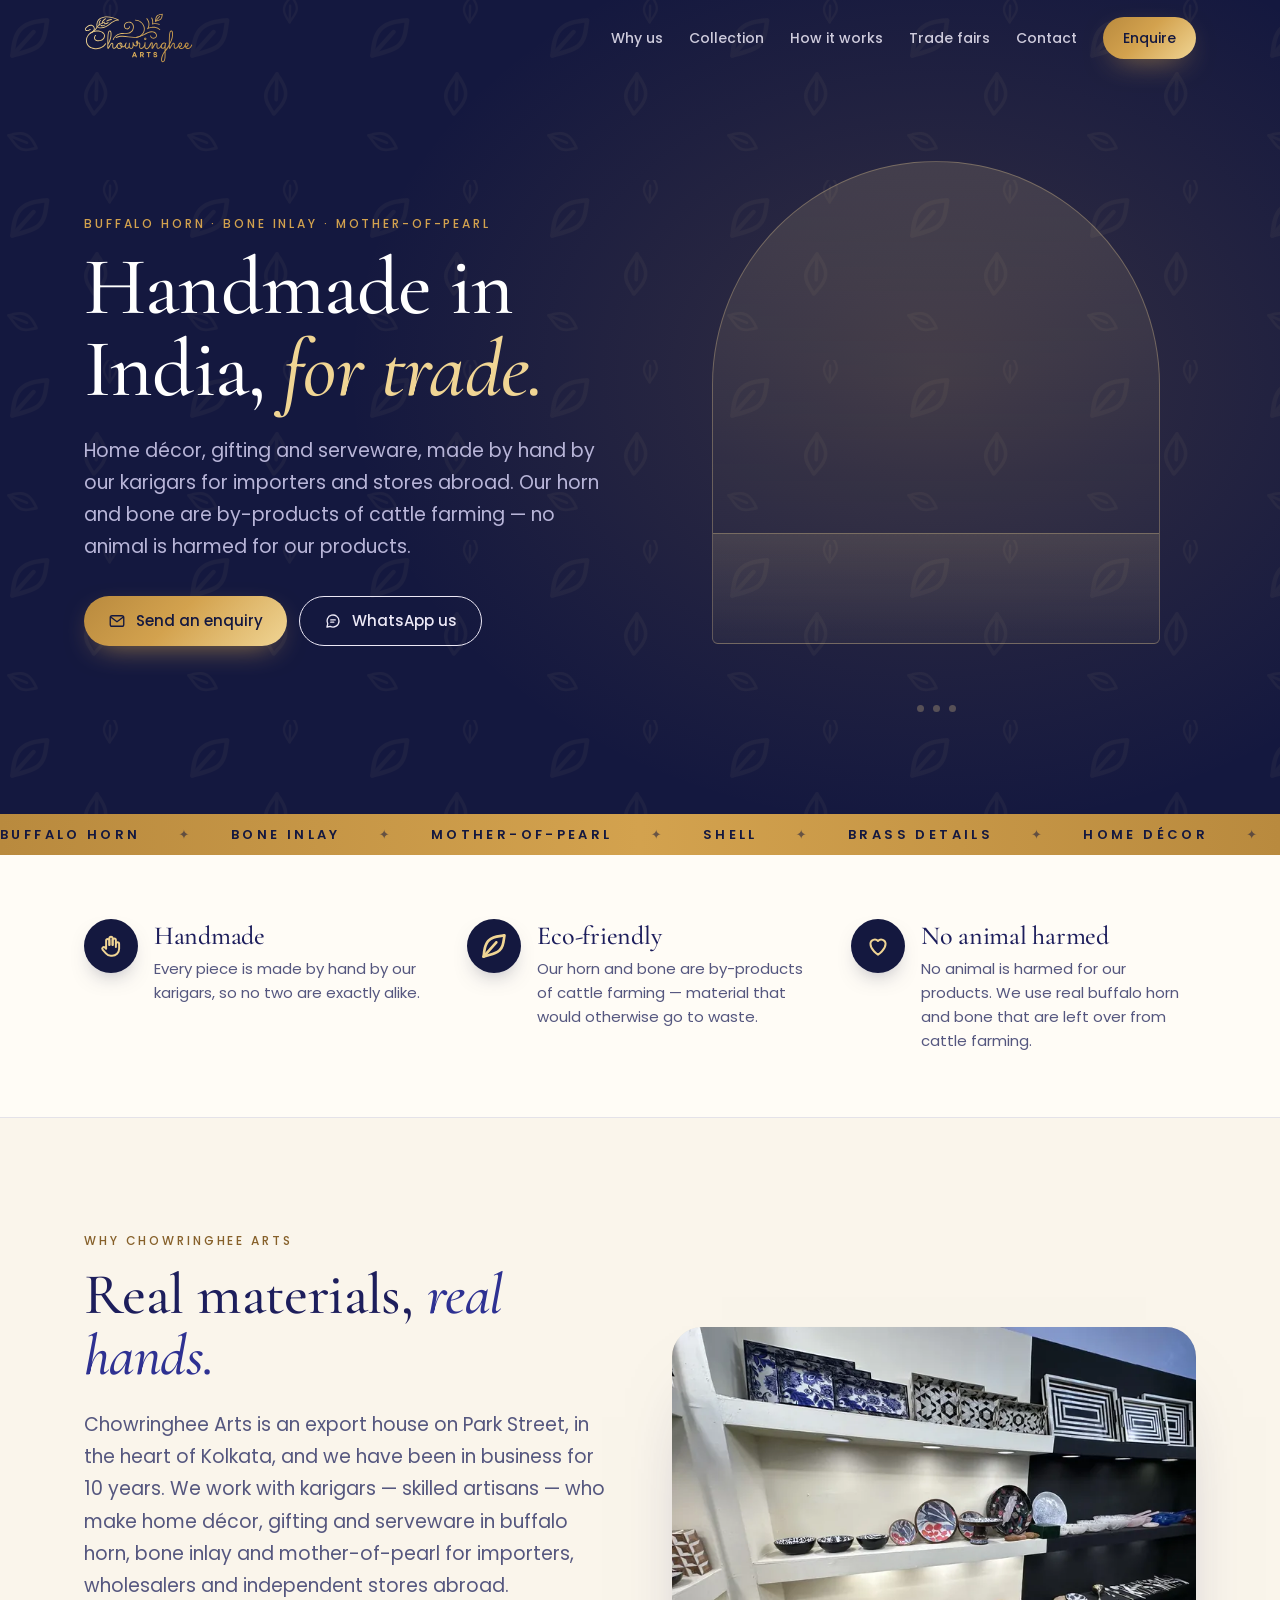
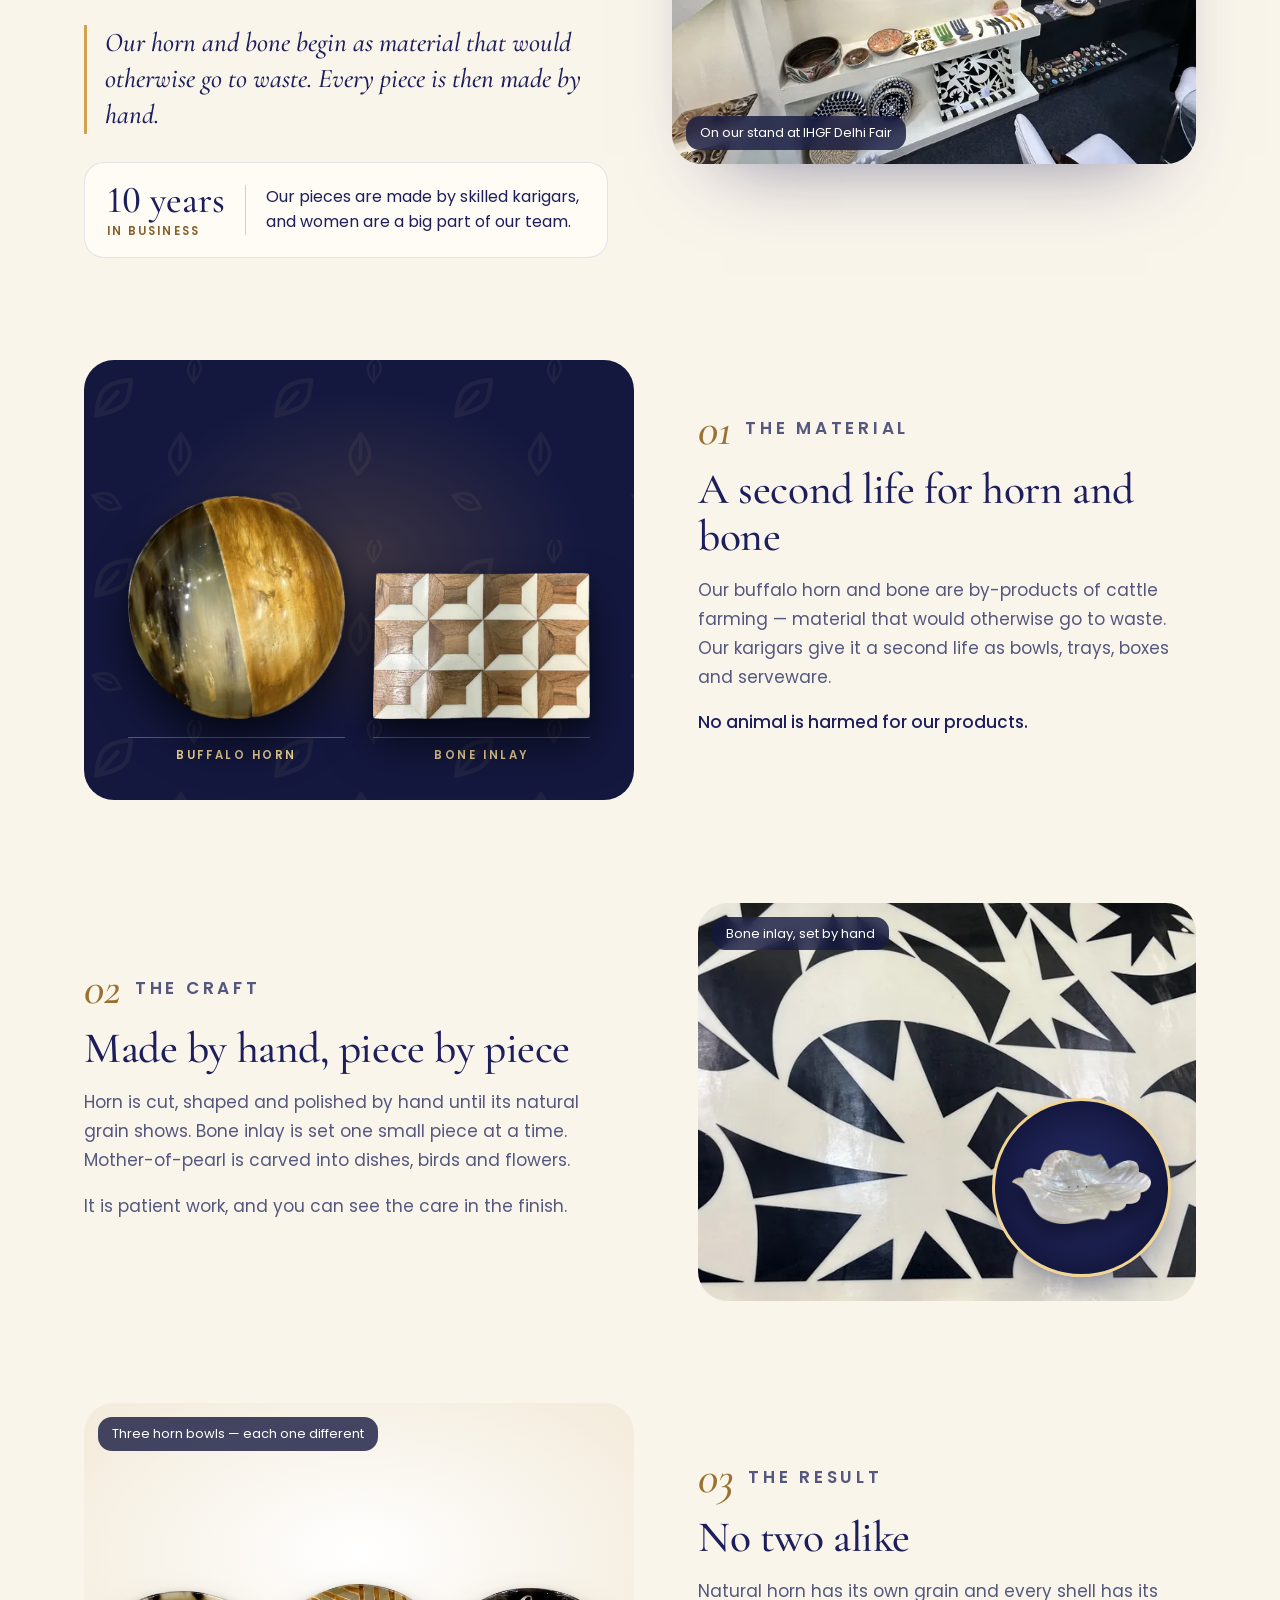
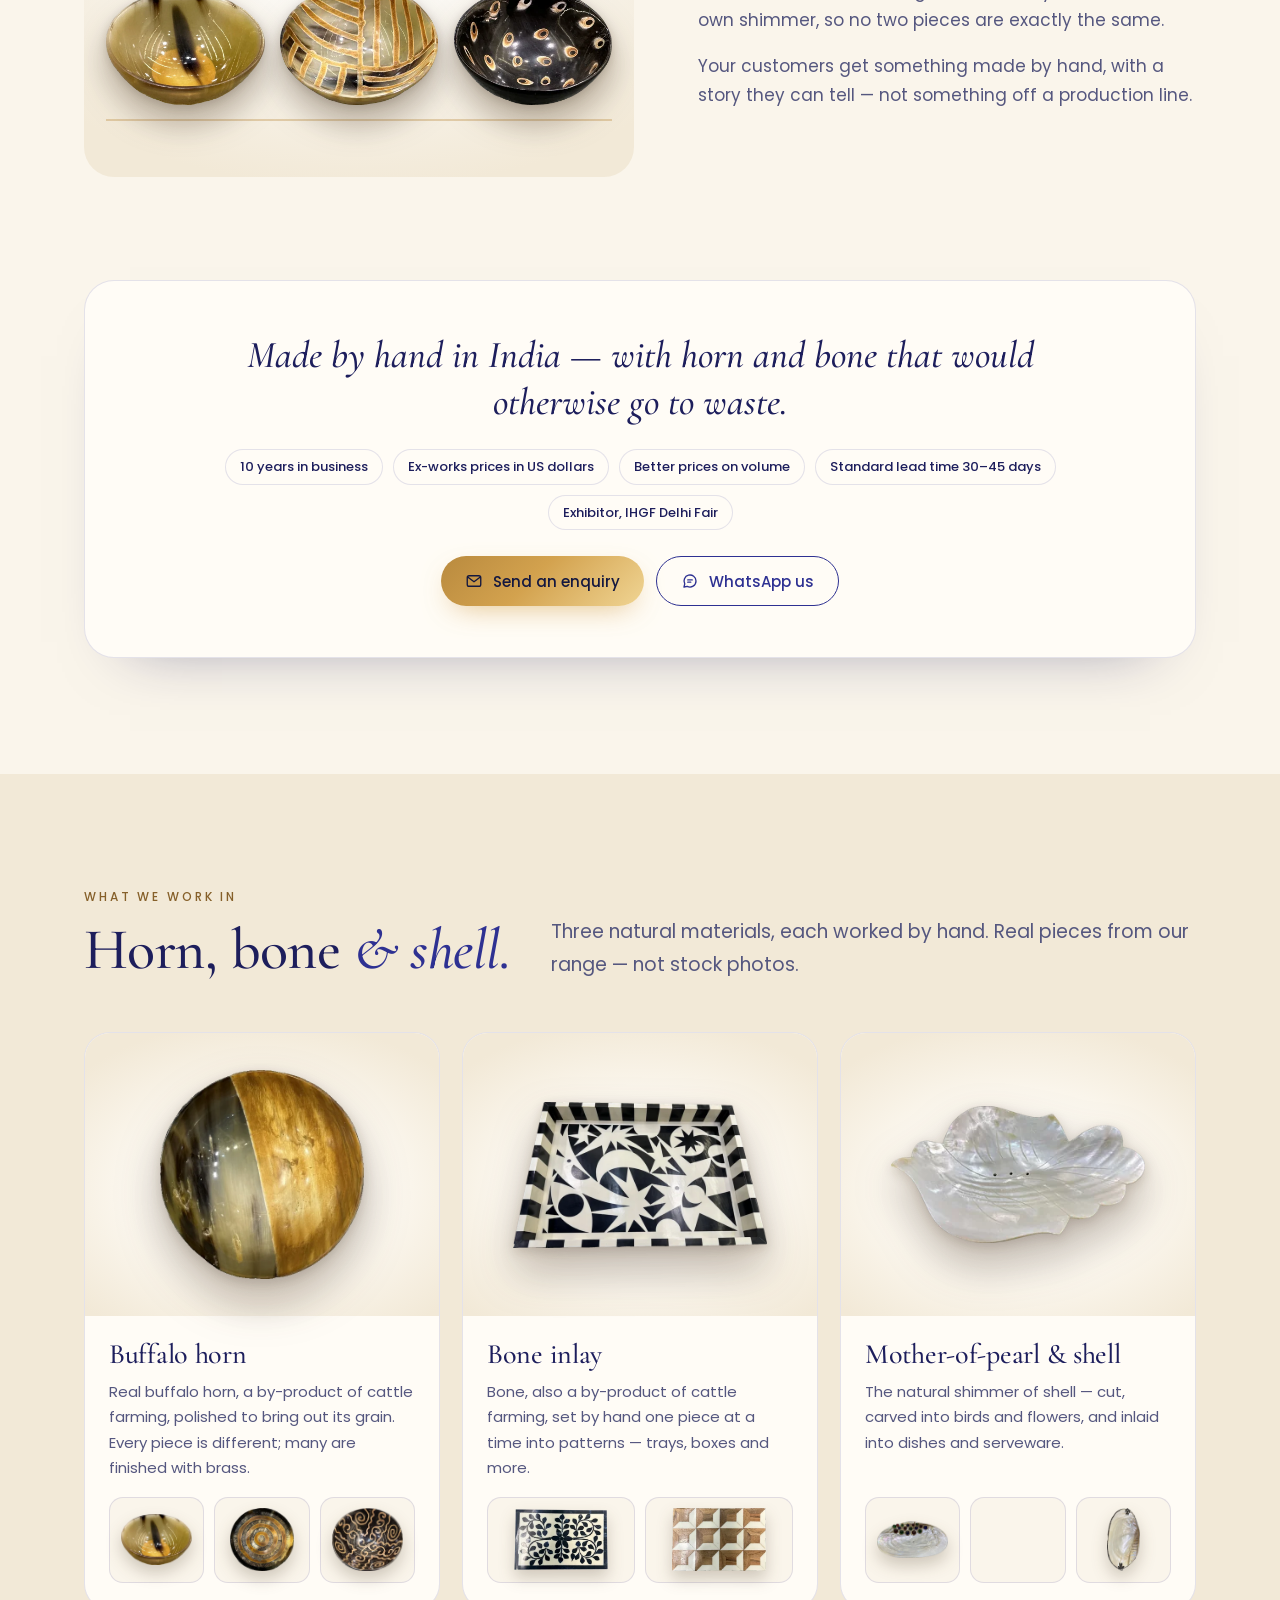
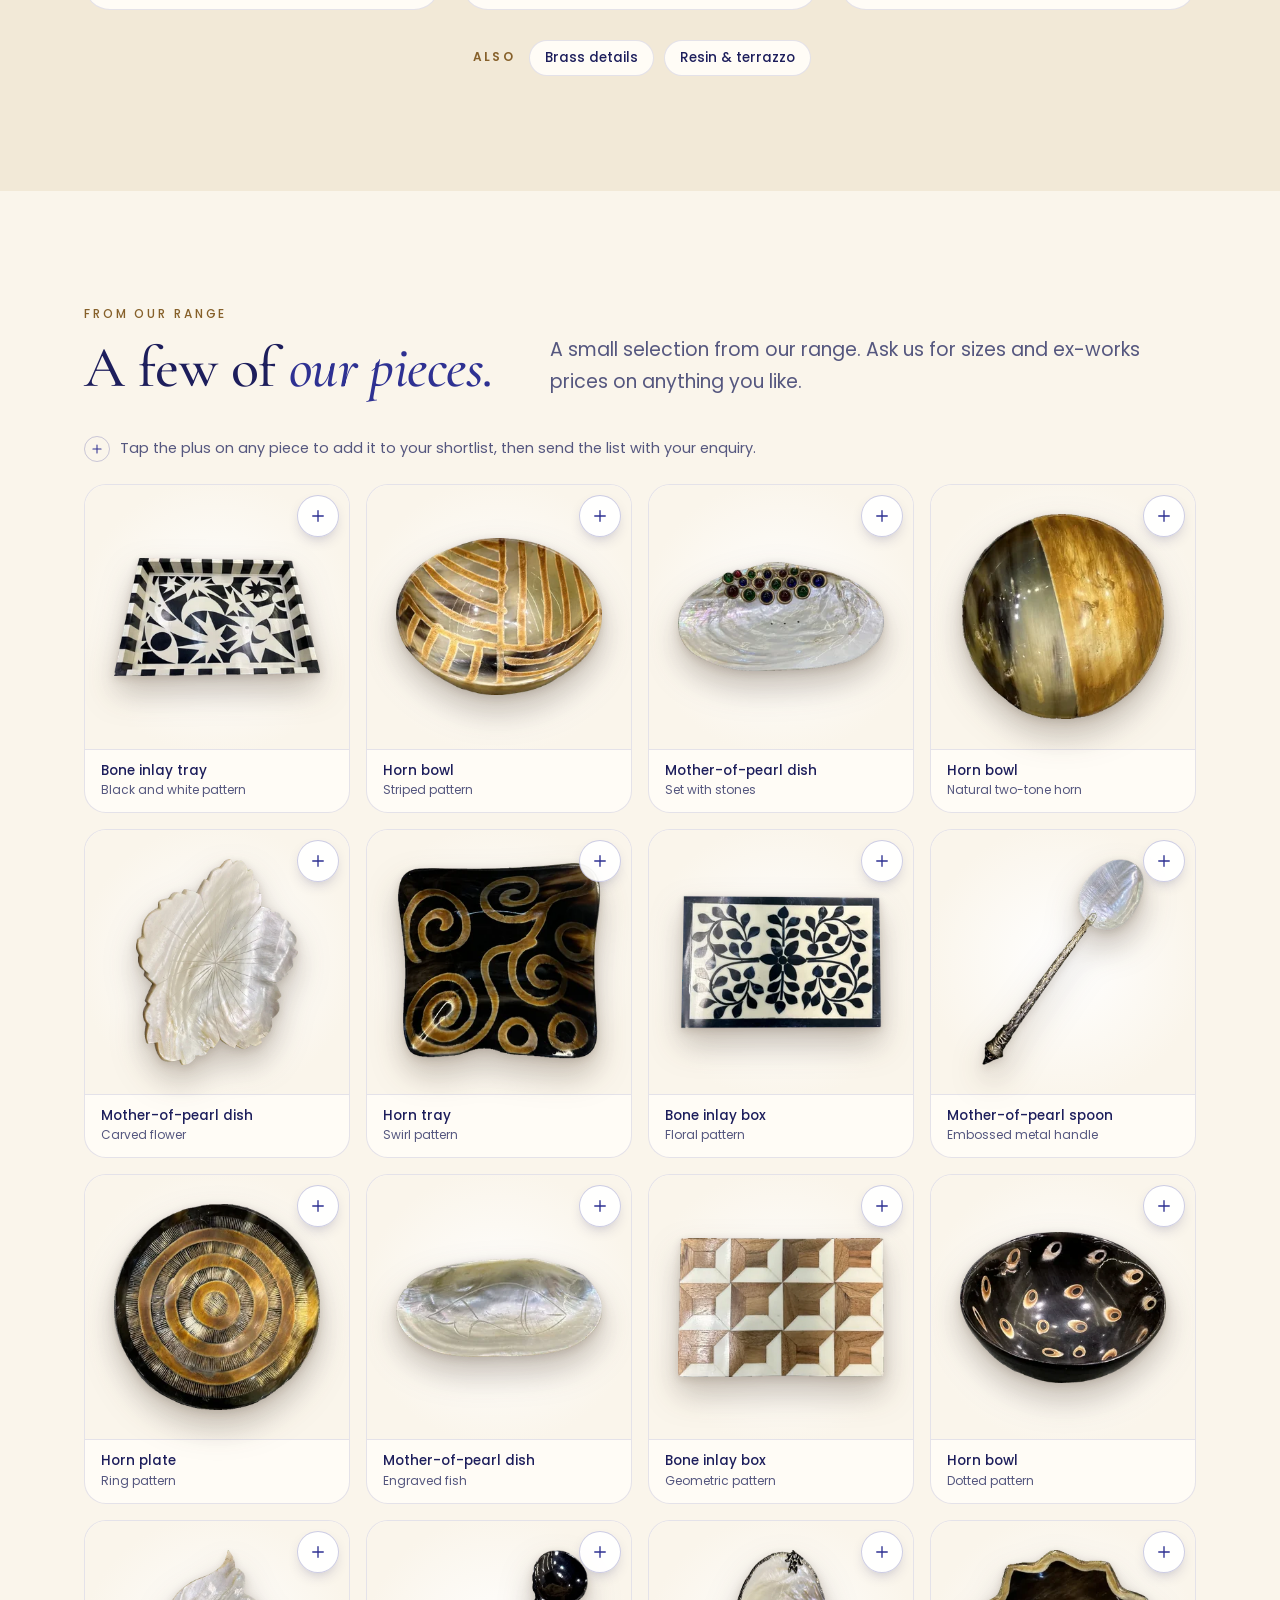
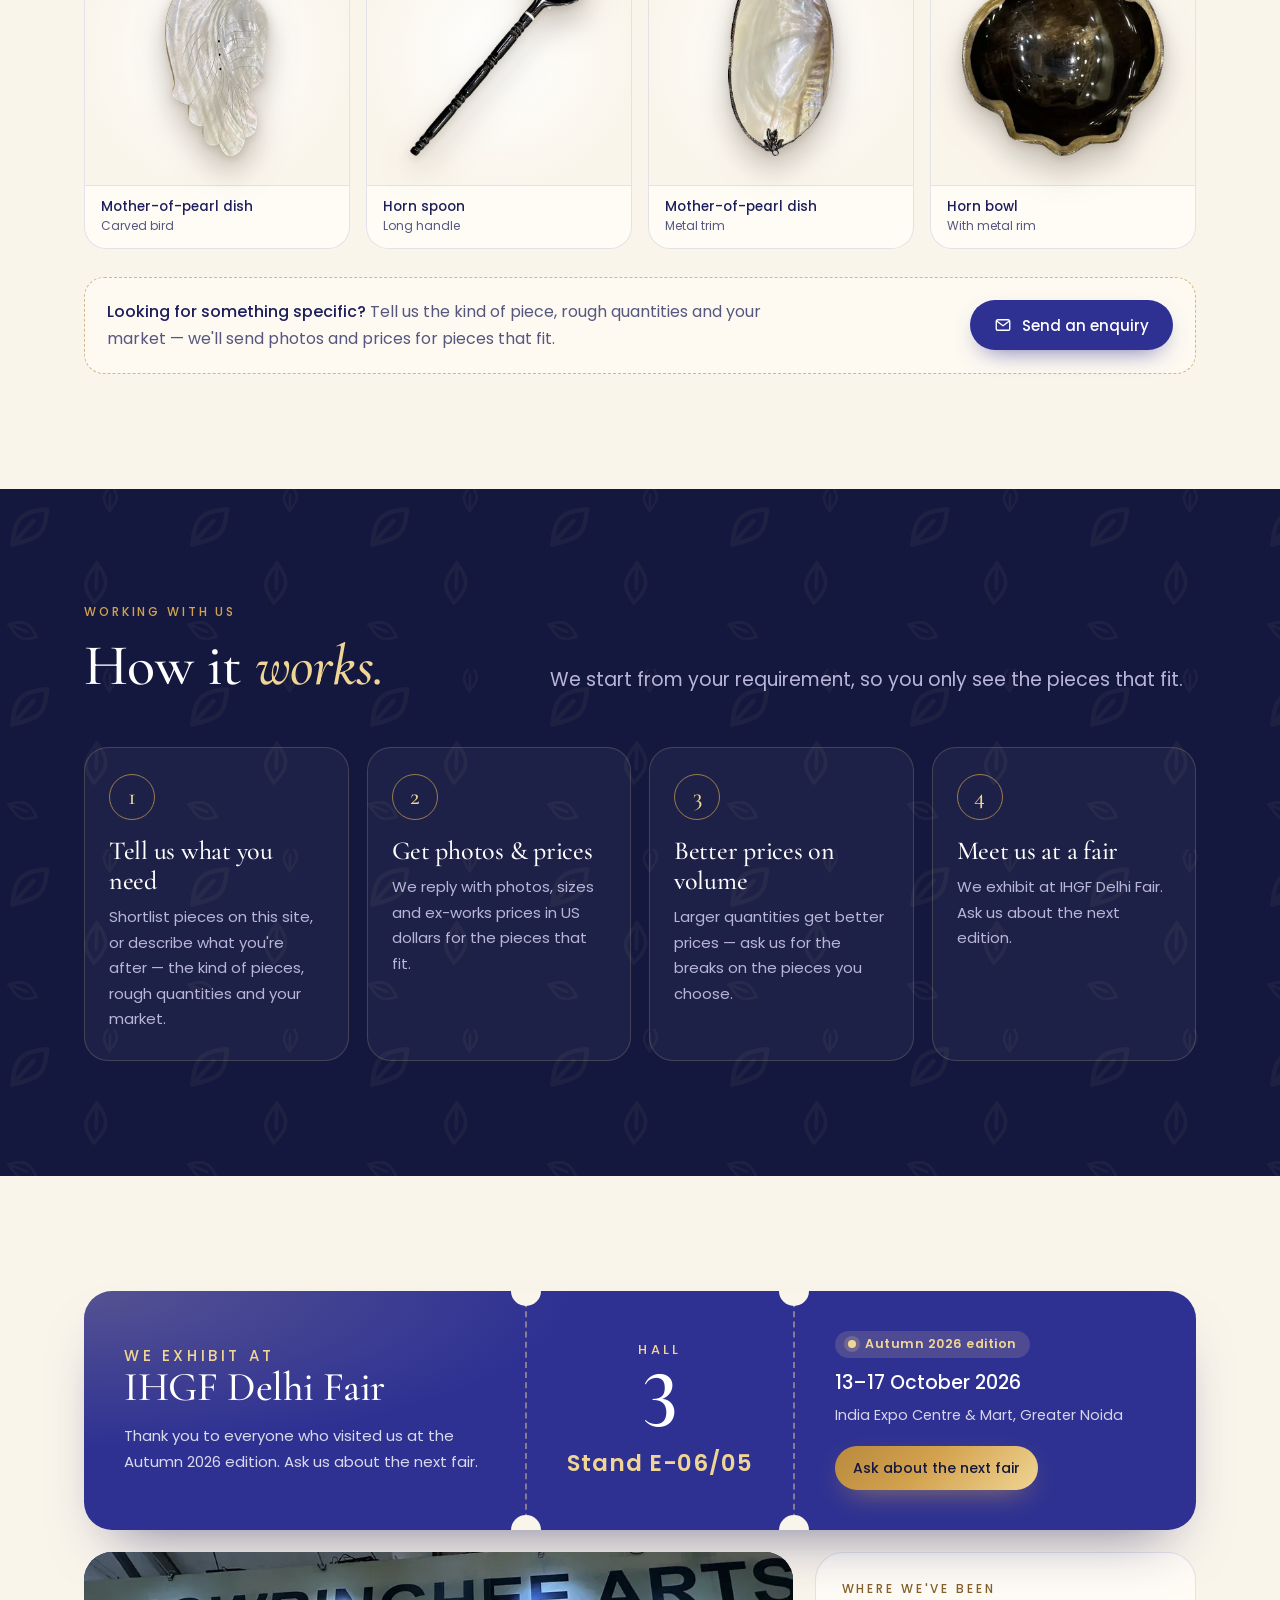
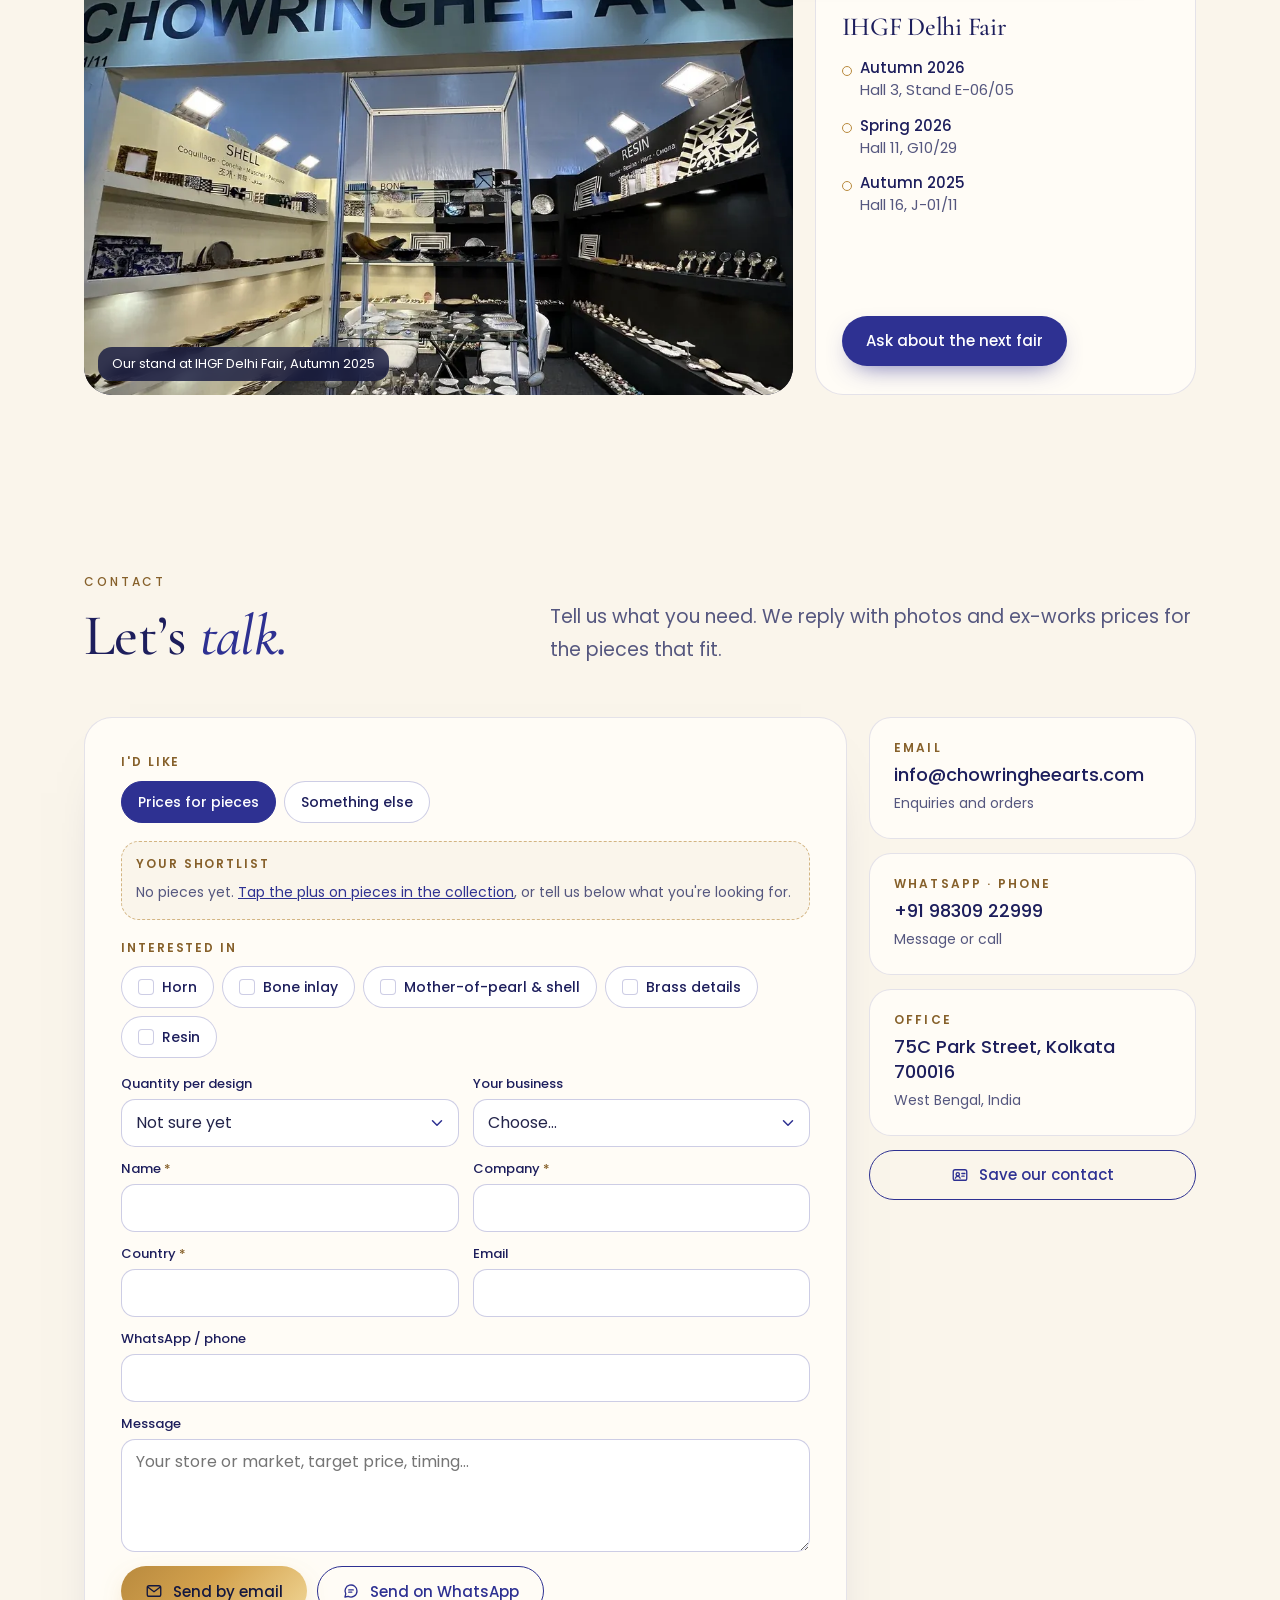
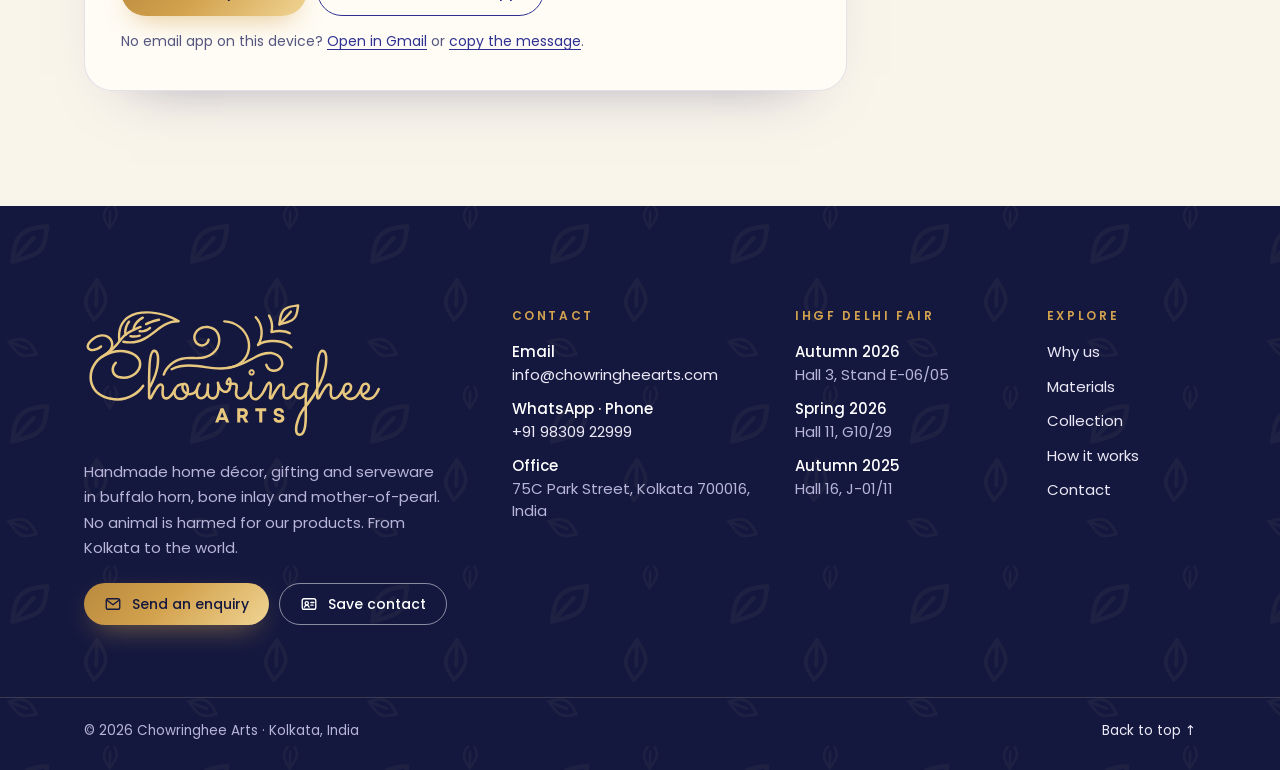
==== index.html @ 16840158 "Fix giant navy circle/box glitch; quote prices ex-works; stop iPhone zoom on form fields - The hero " ====
<!doctype html>
<html lang="en">
<head>
<meta charset="utf-8">
<meta name="viewport" content="width=device-width, initial-scale=1, viewport-fit=cover">
<title>Chowringhee Arts — Horn, bone inlay &amp; mother-of-pearl, handmade in Kolkata</title>
<meta name="description" content="Handmade home décor, gifting and serveware in buffalo horn, bone inlay and mother-of-pearl from Kolkata. Our horn and bone are by-products of cattle farming; no animal is harmed for our products. Ex-works prices in US dollars.">
<link rel="canonical" href="https://chowringheearts.com/">
<meta name="theme-color" content="#14183F">
<link rel="icon" href="assets/favicon.svg" type="image/svg+xml">
<link rel="icon" href="assets/favicon-32.png" sizes="32x32" type="image/png">
<link rel="apple-touch-icon" href="assets/apple-touch-icon.png">
<meta property="og:type" content="website">
<meta property="og:site_name" content="Chowringhee Arts">
<meta property="og:title" content="Chowringhee Arts — Handmade in India, for trade">
<meta property="og:description" content="Handmade in buffalo horn, bone inlay and mother-of-pearl. Our horn and bone are by-products of cattle farming; no animal is harmed for our products.">
<meta property="og:url" content="https://chowringheearts.com/">
<meta property="og:image" content="https://chowringheearts.com/assets/og-v3.jpg">
<meta property="og:image:width" content="1200">
<meta property="og:image:height" content="630">
<meta property="og:image:alt" content="Chowringhee Arts: a buffalo horn bowl, a bone inlay tray and a mother-of-pearl bird dish">
<meta name="twitter:card" content="summary_large_image">
<link rel="preload" as="image" href="assets/img/bone-inlay-tray-stars-600.webp" imagesrcset="assets/img/bone-inlay-tray-stars-300.webp 300w, assets/img/bone-inlay-tray-stars-600.webp 600w, assets/img/bone-inlay-tray-stars-1200.webp 1200w" imagesizes="(max-width:900px) 70vw, 400px" fetchpriority="high">
<link rel="preload" href="assets/fonts/cormorant-garamond-latin-500-normal.woff2" as="font" type="font/woff2" crossorigin>
<link rel="preload" href="assets/fonts/cormorant-garamond-latin-500-italic.woff2" as="font" type="font/woff2" crossorigin>
<link rel="preload" href="assets/fonts/poppins-latin-400-normal.woff2" as="font" type="font/woff2" crossorigin>
<link rel="preload" href="assets/fonts/poppins-latin-500-normal.woff2" as="font" type="font/woff2" crossorigin>
<script>
/* fair state before first paint: IHGF Delhi Fair runs 13–17 Oct 2026 (India time) */
(function(){var r=document.documentElement,d=Math.floor((Date.now()+19800000)/864e5),s=Date.UTC(2026,9,13)/864e5;r.className+=' js';if(d>s+4)r.className+=' is-after';else if(d>=s)r.className+=' is-during';})();
</script>
<script type="application/ld+json">
{
  "@context": "https://schema.org",
  "@type": "Organization",
  "name": "Chowringhee Arts",
  "url": "https://chowringheearts.com/",
  "logo": "https://chowringheearts.com/assets/logo-ink.svg",
  "image": "https://chowringheearts.com/assets/og-v3.jpg",
  "email": "info@chowringheearts.com",
  "telephone": "+91-98309-22999",
  "address": {"@type": "PostalAddress", "streetAddress": "75C Park Street", "addressLocality": "Kolkata", "postalCode": "700016", "addressRegion": "West Bengal", "addressCountry": "IN"},
  "contactPoint": {"@type": "ContactPoint", "contactType": "sales", "email": "info@chowringheearts.com", "telephone": "+91-98309-22999"},
  "description": "Kolkata export house, in business for 10 years, making handmade home décor, gifting and serveware in buffalo horn, bone inlay and mother-of-pearl for trade buyers. Horn and bone are by-products of cattle farming; no animal is harmed for its products."
}
</script>
<style>
@font-face{font-family:"Poppins";font-style:normal;font-weight:400;font-display:swap;src:url(assets/fonts/poppins-latin-400-normal.woff2) format("woff2")}
@font-face{font-family:"Poppins";font-style:normal;font-weight:500;font-display:swap;src:url(assets/fonts/poppins-latin-500-normal.woff2) format("woff2")}
@font-face{font-family:"Poppins";font-style:normal;font-weight:600;font-display:swap;src:url(assets/fonts/poppins-latin-600-normal.woff2) format("woff2")}
@font-face{font-family:"Cormorant Garamond";font-style:normal;font-weight:500;font-display:swap;src:url(assets/fonts/cormorant-garamond-latin-500-normal.woff2) format("woff2")}
@font-face{font-family:"Cormorant Garamond";font-style:italic;font-weight:500;font-display:swap;src:url(assets/fonts/cormorant-garamond-latin-500-italic.woff2) format("woff2")}
@font-face{font-family:"Cormorant Garamond";font-style:normal;font-weight:600;font-display:swap;src:url(assets/fonts/cormorant-garamond-latin-600-normal.woff2) format("woff2")}

:root{
  --navy:#14183F; --navy-2:#1B2055; --ink:#2E3192; --ink-deep:#1D1E5C;
  --text:#23244B; --muted:#55577F; --on-navy:#ECE8F6; --on-navy-muted:#B8B5D8;
  --paper:#FAF5EB; --paper-2:#F2E9D7; --card:#FFFCF6;
  --gold-hi:#F0D594; --gold:#D3A24E; --gold-lo:#B98A3E; --gold-ink:#86602A;
  --line:rgba(46,49,146,.13); --line-2:rgba(46,49,146,.24); --line-navy:rgba(240,213,148,.18);
  --serif:"Cormorant Garamond",Georgia,"Times New Roman",serif;
  --sans:"Poppins",system-ui,-apple-system,"Segoe UI",Roboto,Arial,sans-serif;
  --maxw:1200px; --gutter:clamp(16px,4vw,44px); --head:76px;
  --pattern:url(assets/pattern-leaf.svg);
}
*{box-sizing:border-box}
[hidden]{display:none!important}
html{scroll-behavior:smooth;-webkit-text-size-adjust:100%}
body{margin:0;background:var(--paper);color:var(--text);font:400 16px/1.7 var(--sans);-webkit-font-smoothing:antialiased;overflow-x:hidden}
a{color:inherit}
img{display:block;max-width:100%;height:auto}
svg{display:block}
button,input,select,textarea{font:inherit;color:inherit}
.wrap{max-width:var(--maxw);margin:0 auto;padding:0 var(--gutter)}
.eyebrow{font:500 12px/1.4 var(--sans);letter-spacing:.24em;text-transform:uppercase;color:var(--gold-ink);margin:0 0 14px}
.on-navy .eyebrow{color:var(--gold)}
h1,h2,h3{font-family:var(--serif);font-weight:500;color:var(--ink-deep);letter-spacing:-.01em;margin:0}
.on-navy h1,.on-navy h2,.on-navy h3{color:#fff}
h1{font-size:clamp(44px,6.4vw,84px);line-height:1}
h2{font-size:clamp(34px,4.6vw,58px);line-height:1.06}
h3{font-size:28px;line-height:1.15}
h1 em,h2 em{font-style:italic;color:var(--ink)}
.on-navy h1 em,.on-navy h2 em{color:var(--gold-hi)}
p{margin:0 0 1em}
.lede{font-size:clamp(16px,1.55vw,19px);color:var(--muted);max-width:34em}
.on-navy .lede{color:var(--on-navy-muted)}
.sr{position:absolute!important;width:1px;height:1px;overflow:hidden;clip:rect(0 0 0 0);white-space:nowrap}
.skip{position:absolute;left:-9999px;top:auto;z-index:100;background:var(--gold-hi);color:var(--navy);padding:10px 16px;border-radius:10px;font-weight:600;text-decoration:none}
.skip:focus{position:fixed;left:12px;top:12px}
html:not(.js) .js-only{display:none!important}
html:not(.is-after) .fair-after{display:none!important}
html.is-after .fair-before{display:none!important}
html{scroll-padding-top:calc(var(--head) - 6px);scroll-padding-bottom:96px}

/* buttons */
.btn{display:inline-flex;align-items:center;justify-content:center;gap:10px;min-height:50px;padding:0 24px;border-radius:999px;font:500 15px/1 var(--sans);text-decoration:none;border:0;cursor:pointer;white-space:nowrap;transition:transform .2s ease,box-shadow .2s ease,background .2s ease,color .2s ease,border-color .2s ease}
.btn svg{width:18px;height:18px;flex:none}
:focus-visible{outline:3px solid var(--gold);outline-offset:3px}
.btn-gold{background:linear-gradient(135deg,var(--gold-lo),var(--gold) 45%,var(--gold-hi));color:var(--navy);box-shadow:0 10px 30px -12px rgba(211,162,78,.8)}
.btn-gold:hover{transform:translateY(-1px);box-shadow:0 14px 34px -12px rgba(211,162,78,.95)}
.btn-ink{background:var(--ink);color:#fff;box-shadow:0 10px 26px -12px rgba(46,49,146,.8)}
.btn-ink:hover{background:var(--ink-deep);transform:translateY(-1px)}
.btn-line{border:1.5px solid currentColor;color:var(--ink);background:transparent}
.btn-line:hover{background:rgba(127,127,200,.1)}
.on-navy .btn-line,.dock .btn-line{color:var(--on-navy)}
.btn-ghost{border:1.5px solid rgba(255,255,255,.5);color:#fff;background:transparent}
.btn-ghost:hover{background:rgba(255,255,255,.08);border-color:#fff}
.btn-sm{min-height:42px;padding:0 20px;font-size:14px}

/* header */
.top-sentinel{position:absolute;top:48px;left:0;width:1px;height:1px;pointer-events:none}
.site-head{position:fixed;inset:0 0 auto 0;z-index:40;transition:background .3s ease,box-shadow .3s ease}
.site-head>.wrap{display:flex;align-items:center;justify-content:space-between;height:var(--head);gap:16px}
.site-head.solid,.site-head.menu-open{background:rgba(20,24,63,.95);-webkit-backdrop-filter:blur(10px);backdrop-filter:blur(10px);box-shadow:0 1px 0 var(--line-navy)}
.brand img{height:50px;width:auto}
.nav{display:flex;align-items:center;gap:26px}
.nav .lnk{font:500 14px/1 var(--sans);color:var(--on-navy);text-decoration:none;opacity:.86;padding:8px 0}
.nav .lnk:hover{opacity:1;color:var(--gold-hi)}
.menu-btn{display:none;align-items:center;justify-content:center;width:44px;height:44px;border-radius:12px;border:1px solid var(--line-navy);background:rgba(255,255,255,.06);color:var(--on-navy);cursor:pointer;padding:0}
.menu-btn svg{width:22px;height:22px}
.menu{background:var(--navy);border-top:1px solid var(--line-navy);box-shadow:0 24px 40px -24px rgba(0,0,0,.6)}
.menu .wrap{display:grid;padding-top:6px;padding-bottom:14px}
.menu a{display:block;padding:15px 2px;color:var(--on-navy);text-decoration:none;font:500 17px/1.2 var(--sans);border-bottom:1px solid var(--line-navy)}
.menu a:last-child{border-bottom:0}
@media (max-width:900px){.nav .lnk{display:none}.menu-btn{display:inline-flex}.nav{gap:10px}.brand img{height:42px}}
@media (min-width:901px){.menu{display:none!important}}
html:not(.js) .menu-btn{display:none!important}

/* hero */
.hero{position:relative;background:var(--navy);color:var(--on-navy);overflow:hidden;padding:clamp(110px,14vw,150px) 0 clamp(64px,8vw,110px)}
.hero::before,.buyers::before,.site-foot::before{content:"";position:absolute;inset:0;background-image:var(--pattern);background-size:180px 180px;opacity:.045;pointer-events:none}
.hero::after{content:"";position:absolute;inset:0;background:radial-gradient(46% 56% at 73% 46%,rgba(211,162,78,.17),rgba(211,162,78,0) 100%);pointer-events:none}
.hero-grid{position:relative;z-index:1;display:grid;grid-template-columns:1fr 1.05fr;gap:clamp(24px,4vw,64px);align-items:center}
.hero .lede{margin:24px 0 32px}
.hero-eyebrow span{white-space:nowrap}
.cta-row{display:flex;flex-wrap:wrap;gap:12px}
.fair-pill{display:inline-flex;flex-wrap:wrap;align-items:center;gap:6px 10px;margin-top:30px;padding:9px 18px 9px 10px;border-radius:24px;background:rgba(255,255,255,.06);border:1px solid var(--line-navy);font:500 13px/1.3 var(--sans);color:var(--on-navy);text-decoration:none}
.fair-pill b{display:inline-grid;place-items:center;height:26px;padding:0 10px;border-radius:999px;background:linear-gradient(135deg,var(--gold-lo),var(--gold-hi));color:var(--navy);font-weight:600;font-size:12px;letter-spacing:.06em}
.fair-pill .count{color:var(--gold-hi)}
.fair-pill .sep{opacity:.5}
@media (max-width:520px){.fair-pill .sep{display:none}.fair-pill .count{flex-basis:100%;padding-left:4px}}
.fair-pill:hover{border-color:var(--gold)}
.showcase{position:relative;width:100%;max-width:520px;aspect-ratio:1/1.08;margin-left:auto}
.showcase .arch,.slide{position:absolute;left:7%;right:7%;top:2%;bottom:12%}
.showcase .arch{border-radius:999px 999px 26px 26px;background:linear-gradient(180deg,rgba(240,213,148,.15),rgba(240,213,148,.05) 64%,rgba(240,213,148,.02));border:1px solid rgba(240,213,148,.3);overflow:hidden}
.showcase .shelf{position:absolute;left:0;right:0;bottom:0;height:23%;background:linear-gradient(180deg,rgba(240,213,148,.13),rgba(240,213,148,.03));border-top:1px solid rgba(240,213,148,.36)}
.slide{margin:0;opacity:0;animation:slide-cycle 15s infinite}
.slide img{position:absolute;left:50%;bottom:16%;transform:translateX(-50%);max-width:80%;max-height:54%;width:auto;height:auto;object-fit:contain;filter:drop-shadow(0 26px 24px rgba(0,0,0,.5)) drop-shadow(0 5px 6px rgba(0,0,0,.3))}
.slide figcaption{position:absolute;left:0;right:0;bottom:-10.5%;text-align:center;font:600 12px/1 var(--sans);letter-spacing:.24em;text-transform:uppercase;color:var(--gold-hi)}
.s1{animation-delay:-.75s}.s2{animation-delay:4.25s}.s3{animation-delay:9.25s}
@keyframes slide-cycle{0%{opacity:0;transform:translateY(10px)}5%{opacity:1;transform:none}31%{opacity:1;transform:none}36%{opacity:0;transform:translateY(-6px)}100%{opacity:0}}
.dots{position:absolute;left:0;right:0;bottom:0;display:flex;justify-content:center;gap:9px}
.dots i{width:7px;height:7px;border-radius:50%;background:rgba(240,213,148,.28);animation:dot-cycle 15s infinite}
.dots i:nth-child(1){animation-delay:-.75s}.dots i:nth-child(2){animation-delay:4.25s}.dots i:nth-child(3){animation-delay:9.25s}
@keyframes dot-cycle{0%,36%,100%{background:rgba(240,213,148,.28)}5%,31%{background:#F0D594}}
@media (max-width:900px){.hero-grid{grid-template-columns:1fr}.showcase{order:-1;max-width:340px;aspect-ratio:1/1;margin:0 auto}.hero::after{background:radial-gradient(70% 34% at 50% 26%,rgba(211,162,78,.17),rgba(211,162,78,0) 100%)}}

/* ribbon */
.ribbon{background:linear-gradient(90deg,var(--gold-lo),var(--gold) 50%,var(--gold-lo));color:var(--navy);overflow:hidden;white-space:nowrap}
.ribbon .track{display:inline-flex;gap:38px;padding:14px 0;font:600 13px/1 var(--sans);letter-spacing:.26em;text-transform:uppercase;animation:slide 38s linear infinite}
.ribbon .track span::after{content:"✦";margin-left:38px;opacity:.55}
@keyframes slide{to{transform:translateX(-50%)}}

section{position:relative;padding:clamp(72px,9vw,128px) 0}
.sec-head{display:flex;justify-content:space-between;align-items:end;gap:18px 40px;flex-wrap:wrap;margin-bottom:clamp(30px,4vw,54px)}
.sec-head>div{flex:none;max-width:100%}
.sec-head .lede{margin:0;flex:1 1 300px;max-width:34em}

/* values */
.values{padding:clamp(40px,5vw,64px) 0;background:var(--card);border-bottom:1px solid var(--line)}
.vals{list-style:none;margin:0;padding:0;display:grid;grid-template-columns:repeat(3,1fr);gap:clamp(20px,3vw,44px)}
.vals li{display:flex;gap:16px;align-items:flex-start}
.vi{flex:none;display:grid;place-items:center;width:54px;height:54px;border-radius:50%;background:var(--navy);color:var(--gold-hi);box-shadow:0 10px 24px -14px rgba(20,24,63,.7)}
.vi svg{width:26px;height:26px}
.vi.leaf svg{width:30px;height:30px}
.vals h3{font-size:26px;margin:2px 0 6px}
.vals p{margin:0;font-size:15px;color:var(--muted);line-height:1.6}
@media (max-width:900px){.vals{grid-template-columns:1fr;max-width:560px}}

/* story (why us) */
.story{background:var(--paper)}
.story-top{display:grid;grid-template-columns:1fr 1fr;gap:clamp(28px,5vw,80px);align-items:center;margin-bottom:clamp(56px,8vw,112px)}
.story-intro .lede{margin:22px 0 0}
.story-lead{margin:22px 0 0;padding-left:18px;border-left:3px solid var(--gold);font:500 italic clamp(22px,2.2vw,27px)/1.35 var(--serif);color:var(--ink-deep);max-width:26em}
.proof{display:grid;grid-template-columns:auto 1fr;align-items:center;gap:20px;margin:28px 0 0;padding:18px 22px;border-radius:20px;background:var(--card);border:1px solid var(--line)}
.proof p{margin:0}
.proof-num b{display:block;font:500 clamp(30px,3vw,38px)/1 var(--serif);color:var(--ink-deep);font-variant-numeric:lining-nums;font-feature-settings:"lnum" 1;white-space:nowrap}
.proof-num span{display:block;margin-top:6px;font:600 11.5px/1.2 var(--sans);letter-spacing:.18em;text-transform:uppercase;color:var(--gold-ink)}
.proof-text{padding-left:20px;border-left:1px solid var(--line-2);font-size:16px;line-height:1.55;color:var(--ink-deep)}
@media (max-width:420px){.proof{grid-template-columns:1fr;gap:12px}.proof-text{padding-left:0;border-left:0;padding-top:12px;border-top:1px solid var(--line-2)}}
.chapters{list-style:none;margin:0;padding:0;display:grid;gap:clamp(56px,8vw,112px)}
.chapter{display:grid;grid-template-columns:1.05fr .95fr;gap:clamp(28px,5vw,80px);align-items:center}
.chapter.flip .ch-art{order:2}
.ch-k{display:flex;align-items:center;gap:14px;margin:0 0 14px;font:600 12px/1 var(--sans);letter-spacing:.22em;text-transform:uppercase;color:var(--gold-ink)}
.ch-k span{font:500 italic 46px/1 var(--serif);letter-spacing:0;text-transform:none;color:#9A7130}
.ch-text h3{font-size:clamp(30px,3.4vw,44px);line-height:1.08;margin-bottom:16px}
.ch-text p{font-size:17px;color:var(--muted);max-width:31em}
.ch-text .ch-strong{color:var(--ink-deep);font-weight:500}
.ch-art{position:relative;border-radius:30px;overflow:hidden;aspect-ratio:5/4}
.art-material{background:var(--navy)}
.art-material::before{content:"";position:absolute;inset:0;background-image:var(--pattern);background-size:180px 180px;opacity:.06}
.art-material::after{content:"";position:absolute;inset:0;background:radial-gradient(60% 55% at 50% 45%,rgba(211,162,78,.2),rgba(211,162,78,0) 70%)}
.pair{position:absolute;inset:0;z-index:1;display:grid;grid-template-columns:1fr 1fr;gap:6%;padding:9% 8% 7%;align-items:end}
.pair figure{margin:0;display:flex;flex-direction:column;align-items:center;justify-content:flex-end;height:100%}
.pair img{max-height:72%;width:auto;max-width:100%;object-fit:contain;filter:drop-shadow(0 24px 22px rgba(0,0,0,.5)) drop-shadow(0 4px 6px rgba(0,0,0,.3))}
.pair figcaption{margin-top:18px;padding-top:12px;width:100%;border-top:1px solid rgba(240,213,148,.35);text-align:center;font:600 11.5px/1 var(--sans);letter-spacing:.22em;text-transform:uppercase;color:var(--gold-hi)}
.art-craft{background:#F3EBDD}
.macro{position:absolute;inset:0;overflow:hidden}
.macro img{position:absolute;width:205%;max-width:none;height:auto;left:-52%;top:-36%;filter:none}
.inset{position:absolute;right:5%;bottom:6%;width:36%;aspect-ratio:1/1;border-radius:50%;background:radial-gradient(closest-side,#2A3070,var(--navy));border:3px solid var(--gold-hi);box-shadow:0 18px 40px -16px rgba(20,24,63,.7);display:grid;place-items:center}
.inset img{width:80%;height:auto;filter:drop-shadow(0 10px 10px rgba(0,0,0,.45))}
.art-note{position:absolute;left:14px;top:14px;margin:0;padding:8px 14px;border-radius:14px;background:rgba(20,24,63,.8);-webkit-backdrop-filter:blur(6px);backdrop-filter:blur(6px);color:#fff;font-size:13px;line-height:1.35}
.art-lineup{background:radial-gradient(80% 70% at 50% 40%,#fff,var(--paper-2) 90%);aspect-ratio:5/3.4}
.art-lineup .row3{position:absolute;left:4%;right:4%;bottom:15%;display:grid;grid-template-columns:repeat(3,1fr);gap:3%;align-items:end;padding-bottom:14px;border-bottom:2px solid rgba(185,138,62,.35)}
.art-lineup img{width:100%;height:auto;filter:drop-shadow(0 18px 16px rgba(60,40,20,.3)) drop-shadow(0 3px 4px rgba(60,40,20,.2))}
.story-end{margin-top:clamp(56px,8vw,104px);padding:clamp(28px,4vw,52px);border-radius:30px;background:var(--card);border:1px solid var(--line);text-align:center;box-shadow:0 30px 60px -46px rgba(29,30,92,.5)}
.story-quote{margin:0 auto 22px;max-width:22em;font:500 italic clamp(26px,3vw,38px)/1.25 var(--serif);color:var(--ink-deep)}
.story-end .facts{justify-content:center;margin:0 0 26px}
.story-end .cta-row{justify-content:center}
@media (max-width:900px){.story-top,.chapter{grid-template-columns:1fr}.chapter.flip .ch-art{order:0}.story-top .about-photo{order:-1}.ch-art{aspect-ratio:4/3.4}.art-lineup{aspect-ratio:4/2.9}}
.about-photo{margin:0;position:relative;border-radius:30px;overflow:hidden;aspect-ratio:6/5;background:var(--paper-2);box-shadow:0 40px 80px -50px rgba(29,30,92,.6)}
.about-photo img{position:absolute;inset:0;width:100%;height:100%;object-fit:cover;object-position:35% 50%}
.about-photo figcaption,.stand-photo figcaption{position:absolute;left:14px;bottom:14px;max-width:calc(100% - 28px);padding:8px 14px;border-radius:14px;background:rgba(20,24,63,.8);-webkit-backdrop-filter:blur(6px);backdrop-filter:blur(6px);color:#fff;font-size:13px;line-height:1.35}
.facts{list-style:none;display:flex;flex-wrap:wrap;gap:10px;margin:22px 0 0;padding:0}
.facts li{padding:9px 14px;border-radius:999px;background:var(--card);border:1px solid var(--line);font:500 13px/1.2 var(--sans);color:var(--ink-deep)}
@media (max-width:900px){.about-photo{aspect-ratio:4/3}}

/* materials */
.materials{background:var(--paper-2)}
.mat-grid{display:grid;grid-template-columns:repeat(3,1fr);gap:22px}
@media (max-width:980px){.mat-grid{grid-template-columns:1fr;max-width:560px;margin:0 auto}}
.mat{background:var(--card);border:1px solid var(--line);border-radius:26px;overflow:hidden;display:flex;flex-direction:column}
.mat .stage{position:relative;aspect-ratio:1.25/1;background:radial-gradient(70% 60% at 50% 55%,#fff 0%,var(--paper) 60%,var(--paper-2) 100%)}
.mat .stage img{position:absolute;inset:0;margin:auto;max-width:72%;max-height:74%;width:auto;height:auto;object-fit:contain;filter:drop-shadow(0 22px 22px rgba(60,40,20,.28)) drop-shadow(0 4px 6px rgba(60,40,20,.2));transition:transform .5s ease}
.mat:hover .stage img{transform:scale(1.04) rotate(-1.5deg)}
.mat .body{padding:22px 24px 26px;display:flex;flex-direction:column;flex:1}
.mat h3{margin-bottom:8px}
.mat p{font-size:15px;color:var(--muted);margin:0 0 16px}
.thumbs{display:flex;gap:10px;margin-top:auto}
.thumbs div{position:relative;flex:1;height:86px;border-radius:14px;background:var(--paper);border:1px solid var(--line)}
.thumbs img{position:absolute;inset:0;margin:auto;max-width:76%;max-height:76%;width:auto;height:auto;object-fit:contain;filter:drop-shadow(0 8px 8px rgba(60,40,20,.22))}
.also{display:flex;flex-wrap:wrap;align-items:center;justify-content:center;gap:10px;margin:30px 0 0;padding:0;list-style:none}
.also li{padding:9px 15px;border-radius:999px;background:var(--card);border:1px solid var(--line);font:500 13.5px/1.2 var(--sans);color:var(--ink-deep)}
.also .k{background:transparent;border:0;padding:9px 4px;color:var(--gold-ink);letter-spacing:.2em;text-transform:uppercase;font-size:12px;font-weight:600}

/* collection */
.hint{display:flex;align-items:center;gap:10px;margin:-14px 0 22px;font-size:14.5px;color:var(--muted)}
.hint .mini{display:inline-grid;place-items:center;width:26px;height:26px;border-radius:50%;border:1.5px solid var(--line-2);color:var(--ink);flex:none}
.hint .mini svg{width:14px;height:14px}
.gallery{display:grid;grid-template-columns:repeat(4,1fr);gap:16px}
@media (max-width:980px){.gallery{grid-template-columns:repeat(3,1fr)}}
@media (max-width:640px){.gallery{grid-template-columns:repeat(2,1fr);gap:12px}.js .gallery:not(.all) .tile:nth-child(n+9){display:none}.tile figcaption{padding:10px 12px 12px}.tile .t{font-size:13px}.pick{top:8px;right:8px;width:40px;height:40px}}
.tile{position:relative;margin:0;background:var(--card);border:1px solid var(--line);border-radius:22px;overflow:hidden;display:flex;flex-direction:column;transition:border-color .2s ease,box-shadow .2s ease}
.tile.on{border-color:var(--gold);box-shadow:0 0 0 2px rgba(211,162,78,.4)}
.tile .ph{all:unset;box-sizing:border-box;position:relative;display:block;aspect-ratio:1/1;flex:1 0 auto;background:radial-gradient(70% 70% at 50% 50%,#fff,var(--paper) 75%);cursor:zoom-in}
.tile .ph:focus-visible{outline:3px solid var(--gold);outline-offset:-3px;border-radius:22px 22px 0 0}
.tile img{position:absolute;inset:0;margin:auto;max-width:78%;max-height:78%;width:auto;height:auto;object-fit:contain;filter:drop-shadow(0 16px 16px rgba(60,40,20,.25)) drop-shadow(0 3px 4px rgba(60,40,20,.18));transition:transform .45s ease}
.tile:hover img{transform:translateY(-4px) scale(1.04)}
.tile figcaption{padding:12px 16px 14px;border-top:1px solid var(--line);margin-top:auto}
.tile .t{display:block;font:500 13.5px/1.35 var(--sans);color:var(--ink-deep);min-width:0}
.tile .t small{display:block;font-weight:400;color:var(--muted);font-size:12px;margin-top:2px}
.pick{position:absolute;top:10px;right:10px;z-index:2;display:none;place-items:center;width:42px;height:42px;border-radius:50%;border:1.5px solid var(--line-2);background:rgba(255,255,255,.92);box-shadow:0 6px 16px -8px rgba(29,30,92,.45);color:var(--ink);cursor:pointer;padding:0;transition:background .2s ease,border-color .2s ease,color .2s ease,transform .2s ease}
.js .pick{display:grid}
.pick svg{width:18px;height:18px;grid-area:1/1;transition:opacity .2s ease,transform .2s ease}
.pick .i-check{opacity:0;transform:scale(.6)}
.pick:hover{border-color:var(--ink);transform:scale(1.06)}
.tile.on .pick{background:linear-gradient(135deg,var(--gold-lo),var(--gold-hi));border-color:transparent;color:var(--navy)}
.tile.on .pick .i-plus{opacity:0;transform:scale(.6)}
.tile.on .pick .i-check{opacity:1;transform:none}
.more-btn{display:none;margin:18px auto 0}
@media (max-width:640px){.js .more-btn{display:flex}}
.gal-note{display:flex;align-items:center;justify-content:space-between;gap:16px 24px;flex-wrap:wrap;margin-top:28px;padding:20px 22px;border-radius:20px;border:1px dashed rgba(185,138,62,.6);background:rgba(255,252,246,.7)}
.gal-note p{margin:0;color:var(--muted);max-width:44em}
.gal-note b{color:var(--ink-deep);font-weight:500}

/* how it works */
.buyers{background:var(--navy);color:var(--on-navy);overflow:hidden}
.buyers::before{opacity:.05}
.buyers .wrap{position:relative}
.steps{list-style:none;margin:0;padding:0;display:grid;grid-template-columns:repeat(4,1fr);gap:18px}
@media (max-width:1080px){.steps{grid-template-columns:repeat(2,1fr)}}
@media (max-width:600px){.steps{grid-template-columns:1fr}}
.step{padding:26px 24px 28px;border-radius:24px;background:rgba(255,255,255,.045);border:1px solid var(--line-navy)}
.step .n{display:inline-grid;place-items:center;width:46px;height:46px;border-radius:50%;border:1.5px solid rgba(211,162,78,.7);color:var(--gold-hi);font:500 24px/1 var(--serif)}
.step h3{margin:16px 0 8px;color:#fff;font-size:26px}
.step p{margin:0;color:var(--on-navy-muted);font-size:15px}

/* fair */
.ticket{position:relative;display:grid;grid-template-columns:1.1fr auto 1fr;border-radius:28px;background:var(--ink);color:#fff;overflow:hidden;box-shadow:0 30px 60px -30px rgba(29,30,92,.6)}
.ticket::before{content:"";position:absolute;inset:0;background:radial-gradient(80% 120% at 0% 0%,rgba(240,213,148,.2),transparent 55%);pointer-events:none}
.t-left,.t-mid,.t-right{padding:clamp(24px,3.4vw,40px);position:relative}
.t-left .eyebrow{color:var(--gold-hi)}
.t-left h2{color:#fff;font-size:clamp(32px,3.2vw,44px)}
.t-left p{color:rgba(255,255,255,.82);margin:14px 0 0;font-size:15px}
.t-mid{display:flex;flex-direction:column;justify-content:center;align-items:center;text-align:center;border-left:2px dashed rgba(240,213,148,.45);border-right:2px dashed rgba(240,213,148,.45);min-width:190px}
.t-mid .hall{font:500 13px/1 var(--sans);letter-spacing:.26em;text-transform:uppercase;color:var(--gold-hi)}
.t-mid .big{font:600 clamp(58px,6.4vw,86px)/.95 var(--serif);font-variant-numeric:lining-nums;font-feature-settings:"lnum" 1;color:#fff;margin:6px 0 10px}
.t-mid .stand{font:600 clamp(18px,2vw,23px)/1.2 var(--sans);letter-spacing:.04em;color:var(--gold-hi)}
.nt{position:absolute;width:30px;height:30px;border-radius:50%;background:var(--paper)}
.nt.tl{left:-16px;top:-15px}.nt.bl{left:-16px;bottom:-15px}.nt.tr{right:-16px;top:-15px}.nt.br{right:-16px;bottom:-15px}
.t-right{display:flex;flex-direction:column;justify-content:center;gap:8px}
.count-chip{display:inline-flex;align-items:center;gap:9px;align-self:flex-start;margin:0 0 4px;padding:7px 13px;border-radius:999px;background:rgba(240,213,148,.16);color:var(--gold-hi);font:600 12.5px/1 var(--sans);letter-spacing:.04em}
.count-chip::before{content:"";width:8px;height:8px;border-radius:50%;background:var(--gold-hi);box-shadow:0 0 0 4px rgba(240,213,148,.2)}
.is-during .count-chip::before{background:#7BD88F;box-shadow:0 0 0 4px rgba(123,216,143,.22)}
.t-right .when{font:500 19px/1.35 var(--sans);color:#fff}
.t-right .where{font-size:14.5px;color:rgba(255,255,255,.8);margin-bottom:10px}
.t-actions{display:flex;flex-wrap:wrap;gap:10px}
.t-actions .btn{min-height:44px;font-size:14px;padding:0 18px}
@media (max-width:860px){.ticket{grid-template-columns:1fr}.t-mid{border:0;border-top:2px dashed rgba(240,213,148,.45);border-bottom:2px dashed rgba(240,213,148,.45);flex-direction:row;gap:18px;justify-content:flex-start;text-align:left}.t-mid .big{margin:0}.nt{display:none}}
.fair-row{display:grid;grid-template-columns:1.3fr .7fr;gap:22px;margin-top:22px}
.stand-photo{margin:0;border-radius:28px;overflow:hidden;position:relative;background:var(--navy);aspect-ratio:16/10}
.stand-photo img{position:absolute;inset:0;width:100%;height:100%;object-fit:cover;object-position:50% 18%}
.past-card{display:flex;flex-direction:column;border-radius:28px;background:var(--card);border:1px solid var(--line);padding:28px 26px}
.past-card h3{font-size:26px;margin-bottom:16px}
.past-list{list-style:none;margin:0 0 22px;padding:0;display:grid;gap:14px}
.past-list li{color:var(--muted);font-size:15px;line-height:1.45;padding-left:18px;position:relative}
.past-list li::before{content:"";position:absolute;left:0;top:.55em;width:8px;height:8px;border-radius:50%;border:1.5px solid var(--gold-lo)}
.past-list li.now::before{background:var(--gold);border-color:var(--gold)}
.past-list b{display:block;color:var(--ink-deep);font-weight:500}
.past-card .btn{margin-top:auto;align-self:flex-start}
@media (max-width:900px){.fair-row{grid-template-columns:1fr}.stand-photo{aspect-ratio:4/3}}

/* enquire */
.enquire{padding-top:clamp(40px,5vw,72px)}
.enq-grid{display:grid;grid-template-columns:1.4fr .6fr;gap:22px;align-items:start}
@media (max-width:980px){.enq-grid{grid-template-columns:1fr}}
.enq-card{background:var(--card);border:1px solid var(--line);border-radius:28px;padding:clamp(20px,3vw,36px);box-shadow:0 30px 60px -46px rgba(29,30,92,.5)}
fieldset{border:0;margin:0 0 18px;padding:0;min-width:0}
legend,.fld-k{font:600 12px/1.4 var(--sans);letter-spacing:.16em;text-transform:uppercase;color:var(--gold-ink);margin:0 0 10px;padding:0}
.opts{display:flex;flex-wrap:wrap;gap:8px}
.pill,.chip{position:relative;display:inline-flex}
.pill input,.chip input{position:absolute;opacity:0;inset:0;width:100%;height:100%;margin:0;cursor:pointer}
.pill span,.chip span{display:inline-flex;align-items:center;gap:8px;min-height:42px;padding:0 16px;border-radius:999px;border:1.5px solid var(--line-2);font:500 14px/1.2 var(--sans);color:var(--ink-deep);background:#fff;transition:background .15s ease,border-color .15s ease,color .15s ease}
.pill input:checked+span{background:var(--ink);border-color:var(--ink);color:#fff}
.chip input:checked+span{background:rgba(46,49,146,.08);border-color:var(--ink);color:var(--ink)}
.chip span::before{content:"";width:14px;height:14px;border-radius:4px;border:1.5px solid var(--line-2);background:#fff;flex:none}
.chip input:checked+span::before{background:var(--ink) url("data:image/svg+xml,%3Csvg xmlns='http://www.w3.org/2000/svg' viewBox='0 0 24 24' fill='none' stroke='white' stroke-width='3.2' stroke-linecap='round' stroke-linejoin='round'%3E%3Cpath d='m5 12.5 4.5 4.5L19 7.5'/%3E%3C/svg%3E") center/11px no-repeat;border-color:var(--ink)}
.pill input:focus-visible+span,.chip input:focus-visible+span{outline:3px solid var(--gold);outline-offset:2px}
.pill:hover span,.chip:hover span{border-color:var(--ink)}
.meet-fields{display:grid;grid-template-columns:1fr 1fr;gap:0 14px;padding:16px 16px 2px;margin:-4px 0 18px;border-radius:18px;background:rgba(46,49,146,.05);border:1px solid var(--line)}
.fld{display:flex;flex-direction:column;gap:6px;margin:0 0 14px;min-width:0}
.fld>span{font:500 13px/1.3 var(--sans);color:var(--ink-deep)}
.fld i{color:var(--gold-ink);font-style:normal}
.fld input,.fld select,.fld textarea{font:400 16px/1.4 var(--sans);color:var(--text);background:#fff;border:1.5px solid var(--line-2);border-radius:14px;padding:11px 14px;min-height:48px;width:100%;-webkit-appearance:none;appearance:none}
.fld select{background:#fff url("data:image/svg+xml,%3Csvg xmlns='http://www.w3.org/2000/svg' viewBox='0 0 24 24' fill='none' stroke='%232E3192' stroke-width='2' stroke-linecap='round' stroke-linejoin='round'%3E%3Cpath d='m6 9 6 6 6-6'/%3E%3C/svg%3E") right 12px center/18px no-repeat;padding-right:40px}
.fld textarea{resize:vertical;min-height:112px}
.fld input:focus,.fld select:focus,.fld textarea:focus{outline:none;border-color:var(--ink);box-shadow:0 0 0 4px rgba(46,49,146,.13)}
.fld [aria-invalid=true]{border-color:#B42318;box-shadow:0 0 0 4px rgba(180,35,24,.1)}
.row2{display:grid;grid-template-columns:1fr 1fr;gap:0 14px}
@media (max-width:560px){.row2,.meet-fields{grid-template-columns:1fr}}
.picked{margin:0 0 20px;padding:14px;border-radius:18px;background:var(--paper);border:1px dashed rgba(185,138,62,.6)}
.picked .fld-k{margin-bottom:8px}
.picked-list{list-style:none;margin:0;padding:0;display:grid;gap:8px}
.picked-list li{display:flex;align-items:center;gap:12px;background:#fff;border:1px solid var(--line);border-radius:12px;padding:6px 6px 6px 8px}
.picked-list img{width:40px;height:40px;object-fit:contain;flex:none}
.picked-list span{flex:1;font:500 14px/1.3 var(--sans);color:var(--ink-deep);min-width:0}
.picked-list small{display:block;font-weight:400;color:var(--muted);font-size:12.5px}
.picked-list button{flex:none;width:36px;height:36px;border-radius:50%;border:0;background:transparent;color:var(--muted);font-size:22px;line-height:1;cursor:pointer}
.picked-list button:hover{background:rgba(46,49,146,.08);color:var(--ink)}
.picked-empty{margin:0;font-size:14px;color:var(--muted)}
.picked-empty a{color:var(--ink)}
.has-picks .picked-empty{display:none}
.form-err{color:#B42318;font-size:14.5px;margin:2px 0 12px}
.send-row{display:flex;flex-wrap:wrap;gap:10px;margin-top:4px}
.send-alt{margin:14px 0 0;font-size:14px;color:var(--muted)}
.linkish{background:none;border:0;padding:0;font:inherit;color:var(--ink);text-decoration:underline;text-underline-offset:3px;cursor:pointer}
.sent{margin-top:16px;padding:14px 16px;border-radius:14px;background:rgba(46,49,146,.06);border:1px solid var(--line);font-size:14.5px;color:var(--text)}
.sent b{font-weight:600;color:var(--ink-deep)}
.enq-side{display:grid;gap:14px}
.c-card{display:flex;flex-direction:column;gap:5px;padding:22px 24px;border-radius:22px;background:var(--card);border:1px solid var(--line);text-decoration:none;color:var(--text);transition:border-color .2s ease,transform .2s ease}
a.c-card:hover{border-color:var(--gold);transform:translateY(-2px)}
.c-card .k{font:600 12px/1.4 var(--sans);letter-spacing:.18em;text-transform:uppercase;color:var(--gold-ink)}
.c-card .v{font:500 18px/1.4 var(--sans);color:var(--ink-deep);word-break:break-word}
.c-card .s{font-size:14px;color:var(--muted)}
.save-vcf{width:100%}

/* footer */
.site-foot{position:relative;background:var(--navy);color:var(--on-navy);overflow:hidden;padding:clamp(64px,8vw,96px) 0 0}
.site-foot::before{opacity:.05}
.foot-top{position:relative;display:grid;grid-template-columns:.85fr 1.6fr;gap:clamp(36px,5vw,80px)}
@media (max-width:980px){.foot-top{grid-template-columns:1fr}}
.draw-slot{width:min(300px,82%);color:#E8C77E;margin:0 0 20px}
.draw-slot img,.draw-slot svg{width:100%;height:auto}
.foot-brand p{color:var(--on-navy-muted);max-width:27em;font-size:15px}
.foot-ctas{display:flex;flex-wrap:wrap;gap:10px;margin-top:22px}
.foot-cols{display:grid;grid-template-columns:1.15fr 1fr .7fr;gap:clamp(24px,3vw,44px)}
@media (max-width:640px){.foot-cols{grid-template-columns:1fr 1fr}}
@media (max-width:420px){.foot-cols{grid-template-columns:1fr}}
.site-foot .foot-h{font:600 12px/1.4 var(--sans);letter-spacing:.22em;text-transform:uppercase;color:var(--gold);margin:6px 0 16px}
.site-foot ul{list-style:none;margin:0;padding:0;display:grid;gap:12px;font-size:15px}
.site-foot li{color:var(--on-navy-muted);line-height:1.5}
.site-foot li b{display:block;color:#fff;font-weight:500}
.site-foot ul a,.foot-bar a{color:var(--on-navy);text-decoration:none;border-bottom:1px solid transparent}
.site-foot ul a:hover,.foot-bar a:hover{color:var(--gold-hi);border-color:var(--gold-hi)}
.foot-bar{position:relative;margin-top:clamp(48px,6vw,72px);border-top:1px solid var(--line-navy)}
.foot-bar .wrap{display:flex;justify-content:space-between;align-items:center;gap:16px;flex-wrap:wrap;padding-top:22px;padding-bottom:26px;font-size:13.5px;color:var(--on-navy-muted)}

/* action dock */
.dock{position:fixed;left:0;right:0;bottom:0;z-index:45;display:flex;justify-content:center;padding:10px 12px calc(10px + env(safe-area-inset-bottom));pointer-events:none;visibility:hidden;opacity:0;transform:translateY(24px);transition:opacity .25s ease,transform .25s ease,visibility .25s}
.dock.show{visibility:visible;opacity:1;transform:none}
.dock-in{pointer-events:auto;display:flex;align-items:center;gap:8px;padding:7px;border-radius:999px;background:rgba(20,24,63,.95);-webkit-backdrop-filter:blur(10px);backdrop-filter:blur(10px);box-shadow:0 20px 44px -18px rgba(0,0,0,.6);border:1px solid var(--line-navy)}
.dock .btn{min-height:46px;padding:0 20px}
.dock-count{color:var(--on-navy);font:500 14px/1 var(--sans);padding:0 6px 0 14px;display:none;white-space:nowrap}
.has-picks .dock-count{display:inline}
.badge{display:none;place-items:center;min-width:22px;height:22px;padding:0 6px;border-radius:999px;background:var(--navy);color:var(--gold-hi);font:600 12px/1 var(--sans)}
@media (min-width:901px){.dock-wa,.dock .badge{display:none!important}}
@media (max-width:900px){.dock-in{width:100%;max-width:520px}.dock .btn{flex:1;padding:0 14px}.dock-count{display:none!important}.has-picks .badge{display:inline-grid}}

/* piece viewer */
.lb{border:0;padding:0;background:transparent;width:min(980px,94vw);max-width:none;max-height:92vh;color:var(--text);overflow:visible}
.lb::backdrop{background:rgba(12,14,38,.8)}
.lb-inner{position:relative;display:grid;grid-template-columns:1.15fr .85fr;background:var(--card);border-radius:28px;overflow:hidden;box-shadow:0 40px 90px -30px rgba(0,0,0,.65);max-height:92vh}
.lb-stage{position:relative;background:radial-gradient(70% 70% at 50% 50%,#fff,var(--paper) 78%);aspect-ratio:1/1}
.lb-stage img{position:absolute;inset:0;margin:auto;max-width:84%;max-height:84%;width:auto;height:auto;object-fit:contain;filter:drop-shadow(0 26px 26px rgba(60,40,20,.28)) drop-shadow(0 4px 6px rgba(60,40,20,.2))}
.lb-info{padding:clamp(22px,3vw,40px);display:flex;flex-direction:column;gap:8px;overflow:auto}
.lb-info .eyebrow{margin:0}
.lb-info h3{font-size:clamp(30px,3.2vw,40px)}
.lb-sub{color:var(--muted);margin:0 0 10px}
.lb-actions{display:flex;flex-direction:column;align-items:stretch;gap:10px;margin-top:6px}
.lb-pick.on{background:linear-gradient(135deg,var(--gold-lo),var(--gold) 45%,var(--gold-hi));color:var(--navy)}
.lb-note{font-size:13.5px;color:var(--muted);margin:10px 0 0}
.lb-nav{display:flex;align-items:center;justify-content:space-between;gap:10px;margin-top:auto;padding-top:18px}
.lb-nav span{font:500 13px/1 var(--sans);color:var(--muted)}
.icon-btn{display:inline-grid;place-items:center;width:46px;height:46px;border-radius:50%;border:1.5px solid var(--line-2);background:#fff;color:var(--ink);cursor:pointer;padding:0}
.icon-btn:hover{border-color:var(--ink)}
.icon-btn svg{width:20px;height:20px}
.lb-x{position:absolute;top:12px;right:12px;z-index:2}
@media (max-width:760px){.lb-inner{grid-template-columns:1fr;overflow:auto}.lb-stage{aspect-ratio:4/3}}
html.lb-open{overflow:hidden}

/* toast */
.toast{position:fixed;left:50%;bottom:92px;z-index:70;pointer-events:none;transform:translate(-50%,16px);max-width:calc(100vw - 32px);padding:12px 18px;border-radius:16px;background:var(--navy);color:#fff;font:500 14px/1.35 var(--sans);text-align:center;box-shadow:0 18px 40px -16px rgba(0,0,0,.55);border:1px solid var(--line-navy);opacity:0;visibility:hidden;transition:opacity .2s ease,transform .2s ease,visibility .2s}
.toast.show{opacity:1;visibility:visible;transform:translate(-50%,0)}

@media (prefers-reduced-motion:reduce){
  html{scroll-behavior:auto}
  *,*::before,*::after{transition:none!important}
  .ribbon .track{animation:none}
  .slide{animation:none}.s1{opacity:1}.dots{display:none}
  .logo-draw path{animation:none!important;fill-opacity:1!important;stroke-width:0!important;stroke-dashoffset:0!important}
}
/* logo drawing (inserted from assets/logo-draw.svg) */
.logo-draw path{fill:currentColor;fill-opacity:0;stroke:currentColor;stroke-width:3;stroke-linecap:round;stroke-linejoin:round;stroke-dasharray:1;stroke-dashoffset:1}
.logo-draw.go path{animation:draw 1.5s cubic-bezier(.55,.1,.35,1) forwards,fillin .6s ease forwards;animation-delay:calc(var(--i) * 55ms),calc(900ms + var(--i) * 55ms)}
@keyframes draw{to{stroke-dashoffset:0}}
@keyframes fillin{to{fill-opacity:1;stroke-width:0}}
</style>
</head>
<body>
<a class="skip" href="#main">Skip to content</a>
<div class="top-sentinel" aria-hidden="true"></div>
<header class="site-head" id="top">
  <div class="wrap">
    <a class="brand" href="./" aria-label="Chowringhee Arts home"><img src="assets/logo-gold.svg" alt="Chowringhee Arts" width="112" height="50"></a>
    <nav class="nav" aria-label="Main">
      <a class="lnk" href="#story">Why us</a>
      <a class="lnk" href="#collection">Collection</a>
      <a class="lnk" href="#how">How it works</a>
      <a class="lnk" href="#fair"><span class="fair-before">IHGF 2026</span><span class="fair-after">Trade fairs</span></a>
      <a class="lnk" href="#enquire">Contact</a>
      <a class="btn btn-gold btn-sm" href="#enquire">Enquire</a>
      <button class="menu-btn" type="button" aria-expanded="false" aria-controls="menu"><svg viewBox="0 0 24 24" fill="none" stroke="currentColor" stroke-width="1.8" stroke-linecap="round" stroke-linejoin="round" aria-hidden="true" focusable="false"><path d="M4 7h16M4 12h16M4 17h16"/></svg><span class="sr">Menu</span></button>
    </nav>
  </div>
  <div class="menu" id="menu" hidden>
    <div class="wrap">
      <a href="#story">Why us</a>
      <a href="#materials">Materials</a>
      <a href="#collection">Collection</a>
      <a href="#how">How it works</a>
      <a href="#fair"><span class="fair-before">IHGF Delhi Fair 2026</span><span class="fair-after">Trade fairs</span></a>
      <a href="#enquire">Contact</a>
    </div>
  </div>
</header>

<main id="main">
  <section class="hero on-navy" aria-labelledby="hero-title">
    <div class="wrap hero-grid">
      <div>
        <p class="eyebrow hero-eyebrow"><span>Buffalo horn</span> · <span>Bone inlay</span> · <span>Mother-of-pearl</span></p>
        <h1 id="hero-title">Handmade in India, <em>for trade.</em></h1>
        <p class="lede">Home décor, gifting and serveware, made by hand by our karigars for importers and stores abroad. Our horn and bone are by-products of cattle farming — no animal is harmed for our products.</p>
        <div class="cta-row">
          <a class="btn btn-gold" href="#enquire"><svg viewBox="0 0 24 24" fill="none" stroke="currentColor" stroke-width="1.8" stroke-linecap="round" stroke-linejoin="round" aria-hidden="true" focusable="false"><rect x="3" y="5" width="18" height="14" rx="2.5"/><path d="m4 7 8 6 8-6"/></svg>Send an enquiry</a>
          <a class="btn btn-line" href="https://wa.me/919830922999?text=Hello%20Chowringhee%20Arts%2C%20I%20found%20you%20on%20your%20website." target="_blank" rel="noopener"><svg viewBox="0 0 24 24" fill="none" stroke="currentColor" stroke-width="1.8" stroke-linecap="round" stroke-linejoin="round" aria-hidden="true" focusable="false"><path d="M20 12a8 8 0 0 1-11.7 7.1L4 20l1-4.1A8 8 0 1 1 20 12Z"/><path d="M9 10.5h6M9 13.5h4"/></svg>WhatsApp us</a>
        </div>
        <a class="fair-pill fair-before" href="#fair"><b>IHGF</b><span>Hall 3 · Stand E-06/05</span><span class="sep" aria-hidden="true">·</span><span class="count js-count">13–17 Oct 2026</span></a>
      </div>
      <div class="showcase" aria-hidden="true">
        <div class="arch"><span class="shelf"></span></div>
        <figure class="slide s1"><img class="p1" src="assets/img/bone-inlay-tray-stars-600.webp" srcset="assets/img/bone-inlay-tray-stars-300.webp 300w, assets/img/bone-inlay-tray-stars-600.webp 600w, assets/img/bone-inlay-tray-stars-1200.webp 1200w" sizes="(max-width:900px) 70vw, 400px" width="1200" height="688" alt="" loading="eager" fetchpriority="high"><figcaption>Bone inlay</figcaption></figure>
        <figure class="slide s2"><img class="p2" src="assets/img/horn-bowl-amber-600.webp" srcset="assets/img/horn-bowl-amber-300.webp 300w, assets/img/horn-bowl-amber-600.webp 600w, assets/img/horn-bowl-amber-1200.webp 1200w" sizes="(max-width:900px) 60vw, 340px" width="1200" height="869" alt="" loading="eager"><figcaption>Buffalo horn</figcaption></figure>
        <figure class="slide s3"><img class="p3" src="assets/img/mop-bird-platter-600.webp" srcset="assets/img/mop-bird-platter-300.webp 300w, assets/img/mop-bird-platter-600.webp 600w, assets/img/mop-bird-platter-1200.webp 1200w" sizes="(max-width:900px) 70vw, 400px" width="1200" height="643" alt="" loading="eager"><figcaption>Mother-of-pearl</figcaption></figure>
        <div class="dots"><i></i><i></i><i></i></div>
      </div>
    </div>
  </section>

  <div class="ribbon" aria-hidden="true"><div class="track"><span>Buffalo horn</span><span>Bone inlay</span><span>Mother-of-pearl</span><span>Shell</span><span>Brass details</span><span>Home décor</span><span>Gifting</span><span>Serveware</span><span>Handmade in India</span><span>Buffalo horn</span><span>Bone inlay</span><span>Mother-of-pearl</span><span>Shell</span><span>Brass details</span><span>Home décor</span><span>Gifting</span><span>Serveware</span><span>Handmade in India</span></div></div>

  <section id="values" class="values" aria-labelledby="values-title">
    <div class="wrap">
      <h2 class="sr" id="values-title">How our pieces are made</h2>
      <ul class="vals">
        <li><span class="vi"><svg viewBox="0 0 24 24" fill="none" stroke="currentColor" stroke-width="1.8" stroke-linecap="round" stroke-linejoin="round" aria-hidden="true" focusable="false"><path d="M7.5 12.5V7a1.5 1.5 0 0 1 3 0v4"/><path d="M10.5 11V5a1.5 1.5 0 0 1 3 0v6"/><path d="M13.5 11V6.5a1.5 1.5 0 0 1 3 0V13"/><path d="M16.5 10a1.5 1.5 0 0 1 3 0v4.5a6.5 6.5 0 0 1-6.5 6.5h-1.2a6 6 0 0 1-4.5-2.1L4.2 15.4a1.5 1.5 0 0 1 2.2-2l1.1 1.1V12.5"/></svg></span><div><h3>Handmade</h3><p>Every piece is made by hand by our karigars, so no two are exactly alike.</p></div></li>
        <li><span class="vi leaf"><svg viewBox="1187 696 118 119" aria-hidden="true" focusable="false"><g fill="currentColor"><path d="M 1219.5 751.5 C 1215.7 759.8 1214.1 768.3 1212.5 778.5 C 1212.4 779.1 1212.1 781.3 1211.8 784 C 1211.5 786.3 1211.3 788.3 1211.1 790.1 C 1213.7 789.3 1216.3 788.6 1218.9 787.9 C 1232.1 784.3 1245.8 780.6 1257.2 774.2 C 1268.2 768 1275.2 756.5 1278 739.9 C 1279.1 733.2 1280.2 726.3 1281.2 719.5 C 1265.4 721.5 1249.1 723.6 1236.1 731.8 C 1228.7 736.5 1223.4 742.7 1219.5 751.5 Z M 1203.1 792.4 C 1203 792.4 1203 792.5 1202.9 792.5 C 1203 792.5 1203 792.4 1203.1 792.4 C 1203.1 792.4 1203.1 792.4 1203.1 792.4 M 1200.3 794.5 C 1200.1 794.8 1199.9 795.1 1199.8 795.4 C 1199.9 795.1 1200.1 794.8 1200.3 794.5 M 1204.7 802.9 C 1202.4 802.9 1200.2 801.3 1199.6 799 C 1199.2 798 1199.3 796.9 1199.6 795.9 C 1199.9 794.1 1200.7 786.8 1201.2 782.8 C 1201.5 779.8 1201.8 777.3 1201.9 776.8 C 1203.7 765.7 1205.5 756.5 1209.7 747.1 L 1209.7 747.1 C 1214.6 736.5 1221.3 728.5 1230.4 722.8 C 1245.7 713.2 1263.5 711 1280.8 708.8 C 1282.8 708.6 1284.8 708.3 1286.8 708.1 C 1288.5 707.8 1290.1 708.4 1291.3 709.6 C 1292.5 710.8 1293 712.5 1292.8 714.1 C 1291.4 723.2 1290.1 732.5 1288.5 741.7 C 1285.2 761.3 1276.2 775.8 1262.4 783.5 C 1249.9 790.5 1235.5 794.4 1221.7 798.2 C 1216.7 799.6 1212.1 800.8 1207.5 802.2 C 1207.1 802.4 1206.6 802.5 1206.1 802.7 C 1205.6 802.8 1205.1 802.9 1204.7 802.9 "/><path d="M 1204.7 802.9 C 1203.4 802.9 1202.1 802.4 1201.1 801.5 C 1198.9 799.5 1198.7 796.2 1200.7 794 L 1251.2 737.5 C 1253.2 735.3 1256.5 735.1 1258.7 737 C 1260.9 739 1261.1 742.4 1259.2 744.6 L 1208.7 801.1 C 1207.6 802.3 1206.1 802.9 1204.7 802.9 "/></g></svg></span><div><h3>Eco-friendly</h3><p>Our horn and bone are by-products of cattle farming — material that would otherwise go to waste.</p></div></li>
        <li><span class="vi"><svg viewBox="0 0 24 24" fill="none" stroke="currentColor" stroke-width="1.8" stroke-linecap="round" stroke-linejoin="round" aria-hidden="true" focusable="false"><path d="M12 20s-7-4.4-7-10a4 4 0 0 1 7-2.6A4 4 0 0 1 19 10c0 5.6-7 10-7 10Z"/></svg></span><div><h3>No animal harmed</h3><p>No animal is harmed for our products. We use real buffalo horn and bone that are left over from cattle farming.</p></div></li>
      </ul>
    </div>
  </section>

  <section id="story" class="story" aria-labelledby="story-title">
    <div class="wrap">
      <div class="story-top">
        <div class="story-intro">
          <p class="eyebrow">Why Chowringhee Arts</p>
          <h2 id="story-title">Real materials, <em>real hands.</em></h2>
          <p class="lede">Chowringhee Arts is an export house on Park Street, in the heart of Kolkata, and we have been in business for 10 years. We work with karigars — skilled artisans — who make home décor, gifting and serveware in buffalo horn, bone inlay and mother-of-pearl for importers, wholesalers and independent stores abroad.</p>
          <p class="story-lead">Our horn and bone begin as material that would otherwise go to waste. Every piece is then made by hand.</p>
          <div class="proof">
            <p class="proof-num"><b>10 years</b><span>in business</span></p>
            <p class="proof-text">Our pieces are made by skilled karigars, and women are a big part of our team.</p>
          </div>
        </div>
        <figure class="about-photo"><img src="assets/img/stand-shelves-480.webp" srcset="assets/img/stand-shelves-480.webp 480w, assets/img/stand-shelves-720.webp 720w, assets/img/stand-shelves-1080.webp 1080w, assets/img/stand-shelves-1440.webp 1440w" sizes="(max-width:900px) 92vw, 560px" width="1440" height="1192" alt="Shelves of bone inlay trays, horn and shell pieces on the Chowringhee Arts stand at IHGF Delhi Fair" loading="lazy" decoding="async"><figcaption>On our stand at IHGF Delhi Fair</figcaption></figure>
      </div>

      <ol class="chapters">
        <li class="chapter">
          <div class="ch-art art-material" aria-hidden="true">
            <div class="pair">
              <figure><img src="assets/img/horn-bowl-two-tone-600.webp" srcset="assets/img/horn-bowl-two-tone-300.webp 293w, assets/img/horn-bowl-two-tone-600.webp 470w" sizes="(max-width:900px) 40vw, 240px" width="470" height="482" alt="" loading="lazy" decoding="async"><figcaption>Buffalo horn</figcaption></figure>
              <figure><img src="assets/img/bone-inlay-box-cubes-600.webp" srcset="assets/img/bone-inlay-box-cubes-300.webp 300w, assets/img/bone-inlay-box-cubes-600.webp 484w" sizes="(max-width:900px) 40vw, 240px" width="484" height="326" alt="" loading="lazy" decoding="async"><figcaption>Bone inlay</figcaption></figure>
            </div>
          </div>
          <div class="ch-text">
            <p class="ch-k"><span aria-hidden="true">01</span>The material</p>
            <h3>A second life for horn and bone</h3>
            <p>Our buffalo horn and bone are by-products of cattle farming — material that would otherwise go to waste. Our karigars give it a second life as bowls, trays, boxes and serveware.</p>
            <p class="ch-strong">No animal is harmed for our products.</p>
          </div>
        </li>
        <li class="chapter flip">
          <div class="ch-art art-craft">
            <div class="macro"><img src="assets/img/bone-inlay-tray-stars-600.webp" srcset="assets/img/bone-inlay-tray-stars-300.webp 300w, assets/img/bone-inlay-tray-stars-600.webp 600w, assets/img/bone-inlay-tray-stars-1200.webp 1200w" sizes="(max-width:900px) 190vw, 1200px" width="1200" height="688" alt="Close-up of a bone inlay tray: small pieces of bone set by hand into a pattern of stars and moons" loading="lazy" decoding="async"></div>
            <div class="inset"><img src="assets/img/mop-bird-platter-600.webp" srcset="assets/img/mop-bird-platter-300.webp 300w, assets/img/mop-bird-platter-600.webp 600w, assets/img/mop-bird-platter-1200.webp 1200w" sizes="170px" width="1200" height="643" alt="Mother-of-pearl dish carved as a bird" loading="lazy" decoding="async"></div>
            <p class="art-note">Bone inlay, set by hand</p>
          </div>
          <div class="ch-text">
            <p class="ch-k"><span aria-hidden="true">02</span>The craft</p>
            <h3>Made by hand, piece by piece</h3>
            <p>Horn is cut, shaped and polished by hand until its natural grain shows. Bone inlay is set one small piece at a time. Mother-of-pearl is carved into dishes, birds and flowers.</p>
            <p>It is patient work, and you can see the care in the finish.</p>
          </div>
        </li>
        <li class="chapter">
          <div class="ch-art art-lineup" aria-hidden="true">
            <div class="row3">
              <div><img src="assets/img/horn-bowl-amber-600.webp" srcset="assets/img/horn-bowl-amber-300.webp 300w, assets/img/horn-bowl-amber-600.webp 600w, assets/img/horn-bowl-amber-1200.webp 1200w" sizes="(max-width:900px) 28vw, 170px" width="1200" height="869" alt="" loading="lazy" decoding="async"></div>
              <div><img src="assets/img/horn-bowl-brass-stripes-600.webp" srcset="assets/img/horn-bowl-brass-stripes-300.webp 300w, assets/img/horn-bowl-brass-stripes-600.webp 600w, assets/img/horn-bowl-brass-stripes-1200.webp 1200w" sizes="(max-width:900px) 28vw, 170px" width="1200" height="919" alt="" loading="lazy" decoding="async"></div>
              <div><img src="assets/img/horn-bowl-dots-600.webp" srcset="assets/img/horn-bowl-dots-300.webp 300w, assets/img/horn-bowl-dots-600.webp 600w, assets/img/horn-bowl-dots-1200.webp 1200w" sizes="(max-width:900px) 28vw, 170px" width="1200" height="885" alt="" loading="lazy" decoding="async"></div>
            </div>
            <p class="art-note">Three horn bowls — each one different</p>
          </div>
          <div class="ch-text">
            <p class="ch-k"><span aria-hidden="true">03</span>The result</p>
            <h3>No two alike</h3>
            <p>Natural horn has its own grain and every shell has its own shimmer, so no two pieces are exactly the same.</p>
            <p>Your customers get something made by hand, with a story they can tell — not something off a production line.</p>
          </div>
        </li>
      </ol>

      <div class="story-end">
        <p class="story-quote">Made by hand in India — with horn and bone that would otherwise go to waste.</p>
        <ul class="facts">
          <li>10 years in business</li>
          <li>Ex-works prices in US dollars</li>
          <li>Better prices on volume</li>
          <li>Standard lead time 30–45 days</li>
          <li>Exhibitor, IHGF Delhi Fair</li>
        </ul>
        <div class="cta-row">
          <a class="btn btn-gold" href="#enquire"><svg viewBox="0 0 24 24" fill="none" stroke="currentColor" stroke-width="1.8" stroke-linecap="round" stroke-linejoin="round" aria-hidden="true" focusable="false"><rect x="3" y="5" width="18" height="14" rx="2.5"/><path d="m4 7 8 6 8-6"/></svg>Send an enquiry</a>
          <a class="btn btn-line" href="https://wa.me/919830922999?text=Hello%20Chowringhee%20Arts%2C%20I%20found%20you%20on%20your%20website." target="_blank" rel="noopener"><svg viewBox="0 0 24 24" fill="none" stroke="currentColor" stroke-width="1.8" stroke-linecap="round" stroke-linejoin="round" aria-hidden="true" focusable="false"><path d="M20 12a8 8 0 0 1-11.7 7.1L4 20l1-4.1A8 8 0 1 1 20 12Z"/><path d="M9 10.5h6M9 13.5h4"/></svg>WhatsApp us</a>
        </div>
      </div>
    </div>
  </section>

  <section id="materials" class="materials" aria-labelledby="mat-title">
    <div class="wrap">
      <div class="sec-head">
        <div>
          <p class="eyebrow">What we work in</p>
          <h2 id="mat-title">Horn, bone <em>&amp; shell.</em></h2>
        </div>
        <p class="lede">Three natural materials, each worked by hand. Real pieces from our range — not stock photos.</p>
      </div>
      <div class="mat-grid">
        <article class="mat">
          <div class="stage"><img src="assets/img/horn-bowl-two-tone-600.webp" srcset="assets/img/horn-bowl-two-tone-300.webp 293w, assets/img/horn-bowl-two-tone-600.webp 470w" sizes="(max-width:980px) 70vw, 300px" width="470" height="482" alt="Two-tone horn bowl" loading="lazy" decoding="async"></div>
          <div class="body"><h3>Buffalo horn</h3><p>Real buffalo horn, a by-product of cattle farming, polished to bring out its grain. Every piece is different; many are finished with brass.</p>
            <div class="thumbs"><div><img src="assets/img/horn-bowl-amber-600.webp" srcset="assets/img/horn-bowl-amber-300.webp 300w, assets/img/horn-bowl-amber-600.webp 600w, assets/img/horn-bowl-amber-1200.webp 1200w" sizes="90px" width="1200" height="869" alt="Amber horn bowl" loading="lazy" decoding="async"></div><div><img src="assets/img/horn-plate-rings-600.webp" srcset="assets/img/horn-plate-rings-300.webp 300w, assets/img/horn-plate-rings-600.webp 600w, assets/img/horn-plate-rings-1200.webp 602w" sizes="90px" width="602" height="602" alt="Horn plate with ring pattern" loading="lazy" decoding="async"></div><div><img src="assets/img/horn-bowl-gold-swirl-600.webp" srcset="assets/img/horn-bowl-gold-swirl-300.webp 300w, assets/img/horn-bowl-gold-swirl-600.webp 544w" sizes="90px" width="544" height="477" alt="Patterned horn bowl" loading="lazy" decoding="async"></div></div></div>
        </article>
        <article class="mat">
          <div class="stage"><img src="assets/img/bone-inlay-tray-stars-600.webp" srcset="assets/img/bone-inlay-tray-stars-300.webp 300w, assets/img/bone-inlay-tray-stars-600.webp 600w, assets/img/bone-inlay-tray-stars-1200.webp 1200w" sizes="(max-width:980px) 70vw, 300px" width="1200" height="688" alt="Black and white bone inlay tray" loading="lazy" decoding="async"></div>
          <div class="body"><h3>Bone inlay</h3><p>Bone, also a by-product of cattle farming, set by hand one piece at a time into patterns — trays, boxes and more.</p>
            <div class="thumbs"><div><img src="assets/img/bone-inlay-box-floral-600.webp" srcset="assets/img/bone-inlay-box-floral-300.webp 300w, assets/img/bone-inlay-box-floral-600.webp 537w" sizes="140px" width="537" height="360" alt="Floral bone inlay box" loading="lazy" decoding="async"></div><div><img src="assets/img/bone-inlay-box-cubes-600.webp" srcset="assets/img/bone-inlay-box-cubes-300.webp 300w, assets/img/bone-inlay-box-cubes-600.webp 484w" sizes="140px" width="484" height="326" alt="Geometric bone inlay box" loading="lazy" decoding="async"></div></div></div>
        </article>
        <article class="mat">
          <div class="stage"><img src="assets/img/mop-bird-platter-600.webp" srcset="assets/img/mop-bird-platter-300.webp 300w, assets/img/mop-bird-platter-600.webp 600w, assets/img/mop-bird-platter-1200.webp 1200w" sizes="(max-width:980px) 70vw, 300px" width="1200" height="643" alt="Mother-of-pearl dish carved as a bird" loading="lazy" decoding="async"></div>
          <div class="body"><h3>Mother-of-pearl &amp; shell</h3><p>The natural shimmer of shell — cut, carved into birds and flowers, and inlaid into dishes and serveware.</p>
            <div class="thumbs"><div><img src="assets/img/mop-dish-jewels-600.webp" srcset="assets/img/mop-dish-jewels-300.webp 300w, assets/img/mop-dish-jewels-600.webp 600w, assets/img/mop-dish-jewels-1200.webp 755w" sizes="90px" width="755" height="398" alt="Mother-of-pearl dish set with stones" loading="lazy" decoding="async"></div><div><img src="assets/img/mop-flower-dish-600.webp" srcset="assets/img/mop-flower-dish-300.webp 235w, assets/img/mop-flower-dish-600.webp 470w, assets/img/mop-flower-dish-1200.webp 941w" sizes="90px" width="941" height="1200" alt="Carved mother-of-pearl flower dish" loading="lazy" decoding="async"></div><div><img src="assets/img/mop-plate-silver-600.webp" srcset="assets/img/mop-plate-silver-300.webp 154w, assets/img/mop-plate-silver-600.webp 307w, assets/img/mop-plate-silver-1200.webp 615w" sizes="90px" width="615" height="1200" alt="Mother-of-pearl dish with metal trim" loading="lazy" decoding="async"></div></div></div>
        </article>
      </div>
      <ul class="also"><li class="k">Also</li><li>Brass details</li><li>Resin &amp; terrazzo</li></ul>
    </div>
  </section>

  <section id="collection" aria-labelledby="col-title">
    <div class="wrap">
      <div class="sec-head">
        <div>
          <p class="eyebrow">From our range</p>
          <h2 id="col-title">A few of <em>our pieces.</em></h2>
        </div>
        <p class="lede">A small selection from our range. Ask us for sizes and ex-works prices on anything you like.</p>
      </div>
      <p class="hint js-only"><span class="mini"><svg class="i-plus" viewBox="0 0 24 24" fill="none" stroke="currentColor" stroke-width="1.8" stroke-linecap="round" stroke-linejoin="round" aria-hidden="true" focusable="false"><path d="M12 5v14M5 12h14"/></svg></span>Tap the plus on any piece to add it to your shortlist, then send the list with your enquiry.</p>
      <div class="gallery" id="gallery">
        <figure class="tile" data-id="bone-inlay-tray-stars" data-title="Bone inlay tray" data-sub="Black and white pattern" data-mat="Bone inlay"><button class="ph" type="button" aria-label="View larger: Bone inlay tray — Black and white pattern"><img src="assets/img/bone-inlay-tray-stars-600.webp" srcset="assets/img/bone-inlay-tray-stars-300.webp 300w, assets/img/bone-inlay-tray-stars-600.webp 600w, assets/img/bone-inlay-tray-stars-1200.webp 1200w" sizes="(max-width:640px) 44vw, (max-width:980px) 30vw, 280px" width="1200" height="688" alt="Bone inlay tray — Black and white pattern" loading="lazy" decoding="async"></button><button class="pick" type="button" aria-pressed="false" aria-label="Add to shortlist: Bone inlay tray — Black and white pattern"><svg class="i-plus" viewBox="0 0 24 24" fill="none" stroke="currentColor" stroke-width="1.8" stroke-linecap="round" stroke-linejoin="round" aria-hidden="true" focusable="false"><path d="M12 5v14M5 12h14"/></svg><svg class="i-check" viewBox="0 0 24 24" fill="none" stroke="currentColor" stroke-width="1.8" stroke-linecap="round" stroke-linejoin="round" aria-hidden="true" focusable="false"><path d="m5 12.5 4.5 4.5L19 7.5"/></svg></button><figcaption><span class="t">Bone inlay tray<small>Black and white pattern</small></span></figcaption></figure>
        <figure class="tile" data-id="horn-bowl-brass-stripes" data-title="Horn bowl" data-sub="Striped pattern" data-mat="Buffalo horn"><button class="ph" type="button" aria-label="View larger: Horn bowl — Striped pattern"><img src="assets/img/horn-bowl-brass-stripes-600.webp" srcset="assets/img/horn-bowl-brass-stripes-300.webp 300w, assets/img/horn-bowl-brass-stripes-600.webp 600w, assets/img/horn-bowl-brass-stripes-1200.webp 1200w" sizes="(max-width:640px) 44vw, (max-width:980px) 30vw, 280px" width="1200" height="919" alt="Horn bowl — Striped pattern" loading="lazy" decoding="async"></button><button class="pick" type="button" aria-pressed="false" aria-label="Add to shortlist: Horn bowl — Striped pattern"><svg class="i-plus" viewBox="0 0 24 24" fill="none" stroke="currentColor" stroke-width="1.8" stroke-linecap="round" stroke-linejoin="round" aria-hidden="true" focusable="false"><path d="M12 5v14M5 12h14"/></svg><svg class="i-check" viewBox="0 0 24 24" fill="none" stroke="currentColor" stroke-width="1.8" stroke-linecap="round" stroke-linejoin="round" aria-hidden="true" focusable="false"><path d="m5 12.5 4.5 4.5L19 7.5"/></svg></button><figcaption><span class="t">Horn bowl<small>Striped pattern</small></span></figcaption></figure>
        <figure class="tile" data-id="mop-dish-jewels" data-title="Mother-of-pearl dish" data-sub="Set with stones" data-mat="Mother-of-pearl"><button class="ph" type="button" aria-label="View larger: Mother-of-pearl dish — Set with stones"><img src="assets/img/mop-dish-jewels-600.webp" srcset="assets/img/mop-dish-jewels-300.webp 300w, assets/img/mop-dish-jewels-600.webp 600w, assets/img/mop-dish-jewels-1200.webp 755w" sizes="(max-width:640px) 44vw, (max-width:980px) 30vw, 280px" width="755" height="398" alt="Mother-of-pearl dish — Set with stones" loading="lazy" decoding="async"></button><button class="pick" type="button" aria-pressed="false" aria-label="Add to shortlist: Mother-of-pearl dish — Set with stones"><svg class="i-plus" viewBox="0 0 24 24" fill="none" stroke="currentColor" stroke-width="1.8" stroke-linecap="round" stroke-linejoin="round" aria-hidden="true" focusable="false"><path d="M12 5v14M5 12h14"/></svg><svg class="i-check" viewBox="0 0 24 24" fill="none" stroke="currentColor" stroke-width="1.8" stroke-linecap="round" stroke-linejoin="round" aria-hidden="true" focusable="false"><path d="m5 12.5 4.5 4.5L19 7.5"/></svg></button><figcaption><span class="t">Mother-of-pearl dish<small>Set with stones</small></span></figcaption></figure>
        <figure class="tile" data-id="horn-bowl-two-tone" data-title="Horn bowl" data-sub="Natural two-tone horn" data-mat="Buffalo horn"><button class="ph" type="button" aria-label="View larger: Horn bowl — Natural two-tone horn"><img src="assets/img/horn-bowl-two-tone-600.webp" srcset="assets/img/horn-bowl-two-tone-300.webp 293w, assets/img/horn-bowl-two-tone-600.webp 470w" sizes="(max-width:640px) 44vw, (max-width:980px) 30vw, 280px" width="470" height="482" alt="Horn bowl — Natural two-tone horn" loading="lazy" decoding="async"></button><button class="pick" type="button" aria-pressed="false" aria-label="Add to shortlist: Horn bowl — Natural two-tone horn"><svg class="i-plus" viewBox="0 0 24 24" fill="none" stroke="currentColor" stroke-width="1.8" stroke-linecap="round" stroke-linejoin="round" aria-hidden="true" focusable="false"><path d="M12 5v14M5 12h14"/></svg><svg class="i-check" viewBox="0 0 24 24" fill="none" stroke="currentColor" stroke-width="1.8" stroke-linecap="round" stroke-linejoin="round" aria-hidden="true" focusable="false"><path d="m5 12.5 4.5 4.5L19 7.5"/></svg></button><figcaption><span class="t">Horn bowl<small>Natural two-tone horn</small></span></figcaption></figure>
        <figure class="tile" data-id="mop-flower-dish" data-title="Mother-of-pearl dish" data-sub="Carved flower" data-mat="Mother-of-pearl"><button class="ph" type="button" aria-label="View larger: Mother-of-pearl dish — Carved flower"><img src="assets/img/mop-flower-dish-600.webp" srcset="assets/img/mop-flower-dish-300.webp 235w, assets/img/mop-flower-dish-600.webp 470w, assets/img/mop-flower-dish-1200.webp 941w" sizes="(max-width:640px) 44vw, (max-width:980px) 30vw, 280px" width="941" height="1200" alt="Mother-of-pearl dish — Carved flower" loading="lazy" decoding="async"></button><button class="pick" type="button" aria-pressed="false" aria-label="Add to shortlist: Mother-of-pearl dish — Carved flower"><svg class="i-plus" viewBox="0 0 24 24" fill="none" stroke="currentColor" stroke-width="1.8" stroke-linecap="round" stroke-linejoin="round" aria-hidden="true" focusable="false"><path d="M12 5v14M5 12h14"/></svg><svg class="i-check" viewBox="0 0 24 24" fill="none" stroke="currentColor" stroke-width="1.8" stroke-linecap="round" stroke-linejoin="round" aria-hidden="true" focusable="false"><path d="m5 12.5 4.5 4.5L19 7.5"/></svg></button><figcaption><span class="t">Mother-of-pearl dish<small>Carved flower</small></span></figcaption></figure>
        <figure class="tile" data-id="horn-tray-brass-swirl" data-title="Horn tray" data-sub="Swirl pattern" data-mat="Buffalo horn"><button class="ph" type="button" aria-label="View larger: Horn tray — Swirl pattern"><img src="assets/img/horn-tray-brass-swirl-600.webp" srcset="assets/img/horn-tray-brass-swirl-300.webp 300w, assets/img/horn-tray-brass-swirl-600.webp 600w, assets/img/horn-tray-brass-swirl-1200.webp 1200w" sizes="(max-width:640px) 44vw, (max-width:980px) 30vw, 280px" width="1200" height="1149" alt="Horn tray — Swirl pattern" loading="lazy" decoding="async"></button><button class="pick" type="button" aria-pressed="false" aria-label="Add to shortlist: Horn tray — Swirl pattern"><svg class="i-plus" viewBox="0 0 24 24" fill="none" stroke="currentColor" stroke-width="1.8" stroke-linecap="round" stroke-linejoin="round" aria-hidden="true" focusable="false"><path d="M12 5v14M5 12h14"/></svg><svg class="i-check" viewBox="0 0 24 24" fill="none" stroke="currentColor" stroke-width="1.8" stroke-linecap="round" stroke-linejoin="round" aria-hidden="true" focusable="false"><path d="m5 12.5 4.5 4.5L19 7.5"/></svg></button><figcaption><span class="t">Horn tray<small>Swirl pattern</small></span></figcaption></figure>
        <figure class="tile" data-id="bone-inlay-box-floral" data-title="Bone inlay box" data-sub="Floral pattern" data-mat="Bone inlay"><button class="ph" type="button" aria-label="View larger: Bone inlay box — Floral pattern"><img src="assets/img/bone-inlay-box-floral-600.webp" srcset="assets/img/bone-inlay-box-floral-300.webp 300w, assets/img/bone-inlay-box-floral-600.webp 537w" sizes="(max-width:640px) 44vw, (max-width:980px) 30vw, 280px" width="537" height="360" alt="Bone inlay box — Floral pattern" loading="lazy" decoding="async"></button><button class="pick" type="button" aria-pressed="false" aria-label="Add to shortlist: Bone inlay box — Floral pattern"><svg class="i-plus" viewBox="0 0 24 24" fill="none" stroke="currentColor" stroke-width="1.8" stroke-linecap="round" stroke-linejoin="round" aria-hidden="true" focusable="false"><path d="M12 5v14M5 12h14"/></svg><svg class="i-check" viewBox="0 0 24 24" fill="none" stroke="currentColor" stroke-width="1.8" stroke-linecap="round" stroke-linejoin="round" aria-hidden="true" focusable="false"><path d="m5 12.5 4.5 4.5L19 7.5"/></svg></button><figcaption><span class="t">Bone inlay box<small>Floral pattern</small></span></figcaption></figure>
        <figure class="tile" data-id="mop-spoon-diag" data-title="Mother-of-pearl spoon" data-sub="Embossed metal handle" data-mat="Mother-of-pearl"><button class="ph" type="button" aria-label="View larger: Mother-of-pearl spoon — Embossed metal handle"><img src="assets/img/mop-spoon-diag-600.webp" srcset="assets/img/mop-spoon-diag-300.webp 235w, assets/img/mop-spoon-diag-600.webp 471w, assets/img/mop-spoon-diag-1200.webp 891w" sizes="(max-width:640px) 44vw, (max-width:980px) 30vw, 280px" width="891" height="1136" alt="Mother-of-pearl spoon — Embossed metal handle" loading="lazy" decoding="async"></button><button class="pick" type="button" aria-pressed="false" aria-label="Add to shortlist: Mother-of-pearl spoon — Embossed metal handle"><svg class="i-plus" viewBox="0 0 24 24" fill="none" stroke="currentColor" stroke-width="1.8" stroke-linecap="round" stroke-linejoin="round" aria-hidden="true" focusable="false"><path d="M12 5v14M5 12h14"/></svg><svg class="i-check" viewBox="0 0 24 24" fill="none" stroke="currentColor" stroke-width="1.8" stroke-linecap="round" stroke-linejoin="round" aria-hidden="true" focusable="false"><path d="m5 12.5 4.5 4.5L19 7.5"/></svg></button><figcaption><span class="t">Mother-of-pearl spoon<small>Embossed metal handle</small></span></figcaption></figure>
        <figure class="tile" data-id="horn-plate-rings" data-title="Horn plate" data-sub="Ring pattern" data-mat="Buffalo horn"><button class="ph" type="button" aria-label="View larger: Horn plate — Ring pattern"><img src="assets/img/horn-plate-rings-600.webp" srcset="assets/img/horn-plate-rings-300.webp 300w, assets/img/horn-plate-rings-600.webp 600w, assets/img/horn-plate-rings-1200.webp 602w" sizes="(max-width:640px) 44vw, (max-width:980px) 30vw, 280px" width="602" height="602" alt="Horn plate — Ring pattern" loading="lazy" decoding="async"></button><button class="pick" type="button" aria-pressed="false" aria-label="Add to shortlist: Horn plate — Ring pattern"><svg class="i-plus" viewBox="0 0 24 24" fill="none" stroke="currentColor" stroke-width="1.8" stroke-linecap="round" stroke-linejoin="round" aria-hidden="true" focusable="false"><path d="M12 5v14M5 12h14"/></svg><svg class="i-check" viewBox="0 0 24 24" fill="none" stroke="currentColor" stroke-width="1.8" stroke-linecap="round" stroke-linejoin="round" aria-hidden="true" focusable="false"><path d="m5 12.5 4.5 4.5L19 7.5"/></svg></button><figcaption><span class="t">Horn plate<small>Ring pattern</small></span></figcaption></figure>
        <figure class="tile" data-id="mop-oval-dish" data-title="Mother-of-pearl dish" data-sub="Engraved fish" data-mat="Mother-of-pearl"><button class="ph" type="button" aria-label="View larger: Mother-of-pearl dish — Engraved fish"><img src="assets/img/mop-oval-dish-600.webp" srcset="assets/img/mop-oval-dish-300.webp 300w, assets/img/mop-oval-dish-600.webp 600w, assets/img/mop-oval-dish-1200.webp 1200w" sizes="(max-width:640px) 44vw, (max-width:980px) 30vw, 280px" width="1200" height="580" alt="Mother-of-pearl dish — Engraved fish" loading="lazy" decoding="async"></button><button class="pick" type="button" aria-pressed="false" aria-label="Add to shortlist: Mother-of-pearl dish — Engraved fish"><svg class="i-plus" viewBox="0 0 24 24" fill="none" stroke="currentColor" stroke-width="1.8" stroke-linecap="round" stroke-linejoin="round" aria-hidden="true" focusable="false"><path d="M12 5v14M5 12h14"/></svg><svg class="i-check" viewBox="0 0 24 24" fill="none" stroke="currentColor" stroke-width="1.8" stroke-linecap="round" stroke-linejoin="round" aria-hidden="true" focusable="false"><path d="m5 12.5 4.5 4.5L19 7.5"/></svg></button><figcaption><span class="t">Mother-of-pearl dish<small>Engraved fish</small></span></figcaption></figure>
        <figure class="tile" data-id="bone-inlay-box-cubes" data-title="Bone inlay box" data-sub="Geometric pattern" data-mat="Bone inlay"><button class="ph" type="button" aria-label="View larger: Bone inlay box — Geometric pattern"><img src="assets/img/bone-inlay-box-cubes-600.webp" srcset="assets/img/bone-inlay-box-cubes-300.webp 300w, assets/img/bone-inlay-box-cubes-600.webp 484w" sizes="(max-width:640px) 44vw, (max-width:980px) 30vw, 280px" width="484" height="326" alt="Bone inlay box — Geometric pattern" loading="lazy" decoding="async"></button><button class="pick" type="button" aria-pressed="false" aria-label="Add to shortlist: Bone inlay box — Geometric pattern"><svg class="i-plus" viewBox="0 0 24 24" fill="none" stroke="currentColor" stroke-width="1.8" stroke-linecap="round" stroke-linejoin="round" aria-hidden="true" focusable="false"><path d="M12 5v14M5 12h14"/></svg><svg class="i-check" viewBox="0 0 24 24" fill="none" stroke="currentColor" stroke-width="1.8" stroke-linecap="round" stroke-linejoin="round" aria-hidden="true" focusable="false"><path d="m5 12.5 4.5 4.5L19 7.5"/></svg></button><figcaption><span class="t">Bone inlay box<small>Geometric pattern</small></span></figcaption></figure>
        <figure class="tile" data-id="horn-bowl-dots" data-title="Horn bowl" data-sub="Dotted pattern" data-mat="Buffalo horn"><button class="ph" type="button" aria-label="View larger: Horn bowl — Dotted pattern"><img src="assets/img/horn-bowl-dots-600.webp" srcset="assets/img/horn-bowl-dots-300.webp 300w, assets/img/horn-bowl-dots-600.webp 600w, assets/img/horn-bowl-dots-1200.webp 1200w" sizes="(max-width:640px) 44vw, (max-width:980px) 30vw, 280px" width="1200" height="885" alt="Horn bowl — Dotted pattern" loading="lazy" decoding="async"></button><button class="pick" type="button" aria-pressed="false" aria-label="Add to shortlist: Horn bowl — Dotted pattern"><svg class="i-plus" viewBox="0 0 24 24" fill="none" stroke="currentColor" stroke-width="1.8" stroke-linecap="round" stroke-linejoin="round" aria-hidden="true" focusable="false"><path d="M12 5v14M5 12h14"/></svg><svg class="i-check" viewBox="0 0 24 24" fill="none" stroke="currentColor" stroke-width="1.8" stroke-linecap="round" stroke-linejoin="round" aria-hidden="true" focusable="false"><path d="m5 12.5 4.5 4.5L19 7.5"/></svg></button><figcaption><span class="t">Horn bowl<small>Dotted pattern</small></span></figcaption></figure>
        <figure class="tile" data-id="mop-bird-dish" data-title="Mother-of-pearl dish" data-sub="Carved bird" data-mat="Mother-of-pearl"><button class="ph" type="button" aria-label="View larger: Mother-of-pearl dish — Carved bird"><img src="assets/img/mop-bird-dish-600.webp" srcset="assets/img/mop-bird-dish-300.webp 153w, assets/img/mop-bird-dish-600.webp 305w, assets/img/mop-bird-dish-1200.webp 610w" sizes="(max-width:640px) 44vw, (max-width:980px) 30vw, 280px" width="610" height="1200" alt="Mother-of-pearl dish — Carved bird" loading="lazy" decoding="async"></button><button class="pick" type="button" aria-pressed="false" aria-label="Add to shortlist: Mother-of-pearl dish — Carved bird"><svg class="i-plus" viewBox="0 0 24 24" fill="none" stroke="currentColor" stroke-width="1.8" stroke-linecap="round" stroke-linejoin="round" aria-hidden="true" focusable="false"><path d="M12 5v14M5 12h14"/></svg><svg class="i-check" viewBox="0 0 24 24" fill="none" stroke="currentColor" stroke-width="1.8" stroke-linecap="round" stroke-linejoin="round" aria-hidden="true" focusable="false"><path d="m5 12.5 4.5 4.5L19 7.5"/></svg></button><figcaption><span class="t">Mother-of-pearl dish<small>Carved bird</small></span></figcaption></figure>
        <figure class="tile" data-id="horn-spoon-diag" data-title="Horn spoon" data-sub="Long handle" data-mat="Buffalo horn"><button class="ph" type="button" aria-label="View larger: Horn spoon — Long handle"><img src="assets/img/horn-spoon-diag-600.webp" srcset="assets/img/horn-spoon-diag-300.webp 259w, assets/img/horn-spoon-diag-600.webp 517w, assets/img/horn-spoon-diag-1200.webp 977w" sizes="(max-width:640px) 44vw, (max-width:980px) 30vw, 280px" width="977" height="1133" alt="Horn spoon — Long handle" loading="lazy" decoding="async"></button><button class="pick" type="button" aria-pressed="false" aria-label="Add to shortlist: Horn spoon — Long handle"><svg class="i-plus" viewBox="0 0 24 24" fill="none" stroke="currentColor" stroke-width="1.8" stroke-linecap="round" stroke-linejoin="round" aria-hidden="true" focusable="false"><path d="M12 5v14M5 12h14"/></svg><svg class="i-check" viewBox="0 0 24 24" fill="none" stroke="currentColor" stroke-width="1.8" stroke-linecap="round" stroke-linejoin="round" aria-hidden="true" focusable="false"><path d="m5 12.5 4.5 4.5L19 7.5"/></svg></button><figcaption><span class="t">Horn spoon<small>Long handle</small></span></figcaption></figure>
        <figure class="tile" data-id="mop-plate-silver" data-title="Mother-of-pearl dish" data-sub="Metal trim" data-mat="Mother-of-pearl"><button class="ph" type="button" aria-label="View larger: Mother-of-pearl dish — Metal trim"><img src="assets/img/mop-plate-silver-600.webp" srcset="assets/img/mop-plate-silver-300.webp 154w, assets/img/mop-plate-silver-600.webp 307w, assets/img/mop-plate-silver-1200.webp 615w" sizes="(max-width:640px) 44vw, (max-width:980px) 30vw, 280px" width="615" height="1200" alt="Mother-of-pearl dish — Metal trim" loading="lazy" decoding="async"></button><button class="pick" type="button" aria-pressed="false" aria-label="Add to shortlist: Mother-of-pearl dish — Metal trim"><svg class="i-plus" viewBox="0 0 24 24" fill="none" stroke="currentColor" stroke-width="1.8" stroke-linecap="round" stroke-linejoin="round" aria-hidden="true" focusable="false"><path d="M12 5v14M5 12h14"/></svg><svg class="i-check" viewBox="0 0 24 24" fill="none" stroke="currentColor" stroke-width="1.8" stroke-linecap="round" stroke-linejoin="round" aria-hidden="true" focusable="false"><path d="m5 12.5 4.5 4.5L19 7.5"/></svg></button><figcaption><span class="t">Mother-of-pearl dish<small>Metal trim</small></span></figcaption></figure>
        <figure class="tile" data-id="horn-bowl-brass-rim" data-title="Horn bowl" data-sub="With metal rim" data-mat="Buffalo horn"><button class="ph" type="button" aria-label="View larger: Horn bowl — With metal rim"><img src="assets/img/horn-bowl-brass-rim-600.webp" srcset="assets/img/horn-bowl-brass-rim-300.webp 295w, assets/img/horn-bowl-brass-rim-600.webp 467w" sizes="(max-width:640px) 44vw, (max-width:980px) 30vw, 280px" width="467" height="475" alt="Horn bowl — With metal rim" loading="lazy" decoding="async"></button><button class="pick" type="button" aria-pressed="false" aria-label="Add to shortlist: Horn bowl — With metal rim"><svg class="i-plus" viewBox="0 0 24 24" fill="none" stroke="currentColor" stroke-width="1.8" stroke-linecap="round" stroke-linejoin="round" aria-hidden="true" focusable="false"><path d="M12 5v14M5 12h14"/></svg><svg class="i-check" viewBox="0 0 24 24" fill="none" stroke="currentColor" stroke-width="1.8" stroke-linecap="round" stroke-linejoin="round" aria-hidden="true" focusable="false"><path d="m5 12.5 4.5 4.5L19 7.5"/></svg></button><figcaption><span class="t">Horn bowl<small>With metal rim</small></span></figcaption></figure>
      </div>
      <button class="btn btn-line more-btn js-only" type="button" aria-expanded="false" aria-controls="gallery">Show all 16 pieces</button>
      <div class="gal-note">
        <p><b>Looking for something specific?</b> Tell us the kind of piece, rough quantities and your market — we'll send photos and prices for pieces that fit.</p>
        <a class="btn btn-ink" href="#enquire"><svg viewBox="0 0 24 24" fill="none" stroke="currentColor" stroke-width="1.8" stroke-linecap="round" stroke-linejoin="round" aria-hidden="true" focusable="false"><rect x="3" y="5" width="18" height="14" rx="2.5"/><path d="m4 7 8 6 8-6"/></svg>Send an enquiry</a>
      </div>
    </div>
  </section>

  <section id="how" class="buyers on-navy" aria-labelledby="how-title">
    <div class="wrap">
      <div class="sec-head">
        <div>
          <p class="eyebrow">Working with us</p>
          <h2 id="how-title">How it <em>works.</em></h2>
        </div>
        <p class="lede">We start from your requirement, so you only see the pieces that fit.</p>
      </div>
      <ol class="steps">
        <li class="step"><span class="n">1</span><h3>Tell us what you need</h3><p>Shortlist pieces on this site, or describe what you're after — the kind of pieces, rough quantities and your market.</p></li>
        <li class="step"><span class="n">2</span><h3>Get photos &amp; prices</h3><p>We reply with photos, sizes and ex-works prices in US dollars for the pieces that fit.</p></li>
        <li class="step"><span class="n">3</span><h3>Better prices on volume</h3><p>Larger quantities get better prices — ask us for the breaks on the pieces you choose.</p></li>
        <li class="step fair-before"><span class="n">4</span><h3>Meet us at IHGF</h3><p>See the pieces in person: 13–17 Oct 2026, Hall 3, Stand E-06/05, India Expo Centre &amp; Mart.</p></li>
        <li class="step fair-after"><span class="n">4</span><h3>Meet us at a fair</h3><p>We exhibit at IHGF Delhi Fair. Ask us about the next edition.</p></li>
      </ol>
    </div>
  </section>

  <section id="fair" aria-labelledby="fair-title">
    <div class="wrap">
      <div class="ticket">
        <div class="t-left">
          <p class="eyebrow"><span class="fair-before">Meet us at</span><span class="fair-after">We exhibit at</span></p>
          <h2 id="fair-title">IHGF Delhi Fair</h2>
          <p class="fair-before">62nd edition, Autumn 2026. Come and see the pieces in person, and talk to us about your order.</p>
          <p class="fair-after">Thank you to everyone who visited us at the Autumn 2026 edition. Ask us about the next fair.</p>
        </div>
        <div class="t-mid">
          <span class="nt tl" aria-hidden="true"></span><span class="nt bl" aria-hidden="true"></span><span class="nt tr" aria-hidden="true"></span><span class="nt br" aria-hidden="true"></span>
          <div class="hall">Hall</div>
          <div class="big">3</div>
          <div class="stand">Stand E-06/05</div>
        </div>
        <div class="t-right">
          <p class="count-chip fair-before js-only"><span class="js-count">13–17 Oct 2026</span></p>
          <p class="count-chip fair-after"><span>Autumn 2026 edition</span></p>
          <div class="when">13–17 October 2026</div>
          <div class="where">India Expo Centre &amp; Mart, Greater Noida</div>
          <div class="t-actions fair-before">
            <a class="btn btn-gold" href="#enquire" data-intent="meeting"><svg viewBox="0 0 24 24" fill="none" stroke="currentColor" stroke-width="1.8" stroke-linecap="round" stroke-linejoin="round" aria-hidden="true" focusable="false"><rect x="3.5" y="5" width="17" height="15" rx="2.5"/><path d="M3.5 10h17M8 3v4M16 3v4"/></svg>Book a meeting</a>
            <a class="btn btn-ghost" href="ihgf-autumn-2026.ics" download>Add to calendar</a>
            <a class="btn btn-ghost" href="https://www.google.com/maps/search/?api=1&amp;query=India+Expo+Centre+%26+Mart+Greater+Noida" target="_blank" rel="noopener"><svg viewBox="0 0 24 24" fill="none" stroke="currentColor" stroke-width="1.8" stroke-linecap="round" stroke-linejoin="round" aria-hidden="true" focusable="false"><path d="M12 21s-7-6.2-7-11.5A7 7 0 0 1 19 9.5C19 14.8 12 21 12 21Z"/><circle cx="12" cy="9.5" r="2.5"/></svg>Directions</a>
          </div>
          <div class="t-actions fair-after"><a class="btn btn-gold" href="mailto:info@chowringheearts.com?subject=Your%20next%20trade%20fair">Ask about the next fair</a></div>
        </div>
      </div>
      <div class="fair-row">
        <figure class="stand-photo"><img src="assets/img/stand-front-1024.webp" srcset="assets/img/stand-front-1024.webp 1024w" sizes="(max-width:900px) 92vw, 720px" width="1024" height="768" alt="The Chowringhee Arts stand at IHGF Delhi Fair, Autumn 2025" loading="lazy" decoding="async"><figcaption>Our stand at IHGF Delhi Fair, Autumn 2025</figcaption></figure>
        <div class="past-card">
          <p class="eyebrow">Where we've been</p>
          <h3>IHGF Delhi Fair</h3>
          <ul class="past-list">
            <li class="fair-before now"><b class="js-when-label">Autumn 2026 — coming up</b>Hall 3, Stand E-06/05 · 13–17 Oct</li>
            <li class="fair-after"><b>Autumn 2026</b>Hall 3, Stand E-06/05</li>
            <li><b>Spring 2026</b>Hall 11, G10/29</li>
            <li><b>Autumn 2025</b>Hall 16, J-01/11</li>
          </ul>
          <a class="btn btn-ink fair-before" href="#enquire" data-intent="meeting"><svg viewBox="0 0 24 24" fill="none" stroke="currentColor" stroke-width="1.8" stroke-linecap="round" stroke-linejoin="round" aria-hidden="true" focusable="false"><rect x="3.5" y="5" width="17" height="15" rx="2.5"/><path d="M3.5 10h17M8 3v4M16 3v4"/></svg>Book a meeting at the fair</a>
          <a class="btn btn-ink fair-after" href="mailto:info@chowringheearts.com?subject=Your%20next%20trade%20fair">Ask about the next fair</a>
        </div>
      </div>
    </div>
  </section>

  <section id="enquire" class="enquire" aria-labelledby="enq-title">
    <div class="wrap">
      <div class="sec-head">
        <div>
          <p class="eyebrow">Contact</p>
          <h2 id="enq-title">Let’s <em>talk.</em></h2>
        </div>
        <p class="lede">Tell us what you need. We reply with photos and ex-works prices for the pieces that fit.</p>
      </div>
      <div class="enq-grid">
        <form class="enq-card" id="enq-form" novalidate>
          <noscript><p class="form-err">This form needs JavaScript. Please email us at info@chowringheearts.com or WhatsApp +91 98309 22999.</p></noscript>
          <fieldset class="js-only">
            <legend>I'd like</legend>
            <div class="opts">
              <label class="pill"><input type="radio" name="intent" value="prices" checked><span>Prices for pieces</span></label>
              <label class="pill fair-before"><input type="radio" name="intent" value="meeting"><span>A meeting at IHGF</span></label>
              <label class="pill"><input type="radio" name="intent" value="other"><span>Something else</span></label>
            </div>
          </fieldset>
          <div class="meet-fields" hidden>
            <label class="fld"><span>Day at the fair</span><select name="day"><option value="">Any day</option><option>Tue 13 Oct</option><option>Wed 14 Oct</option><option>Thu 15 Oct</option><option>Fri 16 Oct</option><option>Sat 17 Oct</option></select></label>
            <label class="fld"><span>Time</span><select name="time"><option value="">Any time</option><option>Morning</option><option>Afternoon</option></select></label>
          </div>
          <div class="picked js-only">
            <p class="fld-k">Your shortlist</p>
            <ul class="picked-list" id="picked-list"></ul>
            <p class="picked-empty">No pieces yet. <a href="#collection">Tap the plus on pieces in the collection</a>, or tell us below what you're looking for.</p>
          </div>
          <fieldset>
            <legend>Interested in</legend>
            <div class="opts">
              <label class="chip"><input type="checkbox" name="interest" value="Horn"><span>Horn</span></label>
              <label class="chip"><input type="checkbox" name="interest" value="Bone inlay"><span>Bone inlay</span></label>
              <label class="chip"><input type="checkbox" name="interest" value="Mother-of-pearl &amp; shell"><span>Mother-of-pearl &amp; shell</span></label>
              <label class="chip"><input type="checkbox" name="interest" value="Brass details"><span>Brass details</span></label>
              <label class="chip"><input type="checkbox" name="interest" value="Resin"><span>Resin</span></label>
            </div>
          </fieldset>
          <div class="row2">
            <label class="fld"><span>Quantity per design</span><select name="qty"><option value="">Not sure yet</option><option>Under 50 pieces</option><option>50–100 pieces</option><option>100–300 pieces</option><option>300+ pieces</option></select></label>
            <label class="fld"><span>Your business</span><select name="type"><option value="">Choose…</option><option>Importer / distributor</option><option>Wholesaler</option><option>Retail store</option><option>Interiors or hospitality</option><option>Other</option></select></label>
          </div>
          <div class="row2">
            <label class="fld"><span>Name <i aria-hidden="true">*</i></span><input name="name" autocomplete="name" required></label>
            <label class="fld"><span>Company <i aria-hidden="true">*</i></span><input name="company" autocomplete="organization" required></label>
          </div>
          <div class="row2">
            <label class="fld"><span>Country <i aria-hidden="true">*</i></span><input name="country" autocomplete="country-name" required></label>
            <label class="fld"><span>Email</span><input name="email" type="email" autocomplete="email" inputmode="email"></label>
          </div>
          <label class="fld"><span>WhatsApp / phone</span><input name="phone" type="tel" autocomplete="tel"></label>
          <label class="fld"><span>Message</span><textarea name="message" rows="4" placeholder="Your store or market, target price, timing…"></textarea></label>
          <p class="form-err" id="form-err" role="alert" hidden>Please add your name, company and country.</p>
          <div class="send-row">
            <button class="btn btn-gold" type="button" data-via="email"><svg viewBox="0 0 24 24" fill="none" stroke="currentColor" stroke-width="1.8" stroke-linecap="round" stroke-linejoin="round" aria-hidden="true" focusable="false"><rect x="3" y="5" width="18" height="14" rx="2.5"/><path d="m4 7 8 6 8-6"/></svg>Send by email</button>
            <button class="btn btn-line js-only" type="button" data-via="whatsapp"><svg viewBox="0 0 24 24" fill="none" stroke="currentColor" stroke-width="1.8" stroke-linecap="round" stroke-linejoin="round" aria-hidden="true" focusable="false"><path d="M20 12a8 8 0 0 1-11.7 7.1L4 20l1-4.1A8 8 0 1 1 20 12Z"/><path d="M9 10.5h6M9 13.5h4"/></svg>Send on WhatsApp</button>
          </div>
          <p class="send-alt js-only">No email app on this device? <button type="button" class="linkish" data-via="gmail">Open in Gmail</button> or <button type="button" class="linkish" data-via="copy">copy the message</button>.</p>
          <div class="sent" id="sent" role="status" hidden><b>Almost done.</b> Your email app should now be open with the message written — just press send. If nothing opened, use Gmail or copy the message.</div>
        </form>
        <aside class="enq-side" aria-label="Contact details">
          <a class="c-card" href="mailto:info@chowringheearts.com?subject=Enquiry%20from%20chowringheearts.com"><span class="k">Email</span><span class="v">info@chowringheearts.com</span><span class="s">Enquiries and orders</span></a>
          <a class="c-card" href="https://wa.me/919830922999?text=Hello%20Chowringhee%20Arts%2C%20I%20found%20you%20on%20your%20website." target="_blank" rel="noopener"><span class="k">WhatsApp · Phone</span><span class="v">+91 98309 22999</span><span class="s">Message or call</span></a>
          <a class="c-card" href="https://www.google.com/maps/search/?api=1&amp;query=75C+Park+Street+Kolkata+700016" target="_blank" rel="noopener"><span class="k">Office</span><span class="v">75C Park Street, Kolkata 700016</span><span class="s">West Bengal, India</span></a>
          <a class="btn btn-line save-vcf" href="chowringhee-arts.vcf" download><svg viewBox="0 0 24 24" fill="none" stroke="currentColor" stroke-width="1.8" stroke-linecap="round" stroke-linejoin="round" aria-hidden="true" focusable="false"><rect x="3" y="5" width="18" height="14" rx="2.5"/><circle cx="9" cy="11" r="2.2"/><path d="M5.8 16.2c.6-1.6 1.8-2.4 3.2-2.4s2.6.8 3.2 2.4M14.5 10h4M14.5 13.5h3"/></svg>Save our contact</a>
        </aside>
      </div>
    </div>
  </section>
</main>

<footer class="site-foot on-navy">
  <div class="wrap foot-top">
    <div class="foot-brand">
      <div class="draw-slot" data-src="assets/logo-draw.svg"><img src="assets/logo-gold.svg" alt="Chowringhee Arts" width="300" height="134" loading="lazy"></div>
      <p>Handmade home décor, gifting and serveware in buffalo horn, bone inlay and mother-of-pearl. No animal is harmed for our products. From Kolkata to the world.</p>
      <div class="foot-ctas">
        <a class="btn btn-gold btn-sm" href="#enquire"><svg viewBox="0 0 24 24" fill="none" stroke="currentColor" stroke-width="1.8" stroke-linecap="round" stroke-linejoin="round" aria-hidden="true" focusable="false"><rect x="3" y="5" width="18" height="14" rx="2.5"/><path d="m4 7 8 6 8-6"/></svg>Send an enquiry</a>
        <a class="btn btn-ghost btn-sm" href="chowringhee-arts.vcf" download><svg viewBox="0 0 24 24" fill="none" stroke="currentColor" stroke-width="1.8" stroke-linecap="round" stroke-linejoin="round" aria-hidden="true" focusable="false"><rect x="3" y="5" width="18" height="14" rx="2.5"/><circle cx="9" cy="11" r="2.2"/><path d="M5.8 16.2c.6-1.6 1.8-2.4 3.2-2.4s2.6.8 3.2 2.4M14.5 10h4M14.5 13.5h3"/></svg>Save contact</a>
      </div>
    </div>
    <div class="foot-cols">
      <div>
        <h2 class="foot-h">Contact</h2>
        <ul>
          <li><b>Email</b><a href="mailto:info@chowringheearts.com?subject=Enquiry%20from%20chowringheearts.com">info@chowringheearts.com</a></li>
          <li><b>WhatsApp · Phone</b><a href="https://wa.me/919830922999?text=Hello%20Chowringhee%20Arts%2C%20I%20found%20you%20on%20your%20website." target="_blank" rel="noopener">+91 98309 22999</a></li>
          <li><b>Office</b>75C Park Street, Kolkata 700016, India</li>
        </ul>
      </div>
      <div>
        <h2 class="foot-h">IHGF Delhi Fair</h2>
        <ul>
          <li class="fair-before"><b>Autumn 2026 · 13–17 Oct</b>Hall 3, Stand E-06/05</li>
          <li class="fair-after"><b>Autumn 2026</b>Hall 3, Stand E-06/05</li>
          <li><b>Spring 2026</b>Hall 11, G10/29</li>
          <li><b>Autumn 2025</b>Hall 16, J-01/11</li>
        </ul>
      </div>
      <div>
        <h2 class="foot-h">Explore</h2>
        <ul>
          <li><a href="#story">Why us</a></li>
          <li><a href="#materials">Materials</a></li>
          <li><a href="#collection">Collection</a></li>
          <li><a href="#how">How it works</a></li>
          <li><a href="#enquire">Contact</a></li>
        </ul>
        
      </div>
    </div>
  </div>
  <div class="foot-bar">
    <div class="wrap">
      <span>© <span class="js-year">2026</span> Chowringhee Arts · Kolkata, India</span>
      <a href="#top">Back to top ↑</a>
    </div>
  </div>
</footer>

<div class="dock js-only" id="dock">
  <div class="dock-in">
    <span class="dock-count"><span class="js-n">0</span> <span class="js-n-word">pieces</span> on your shortlist</span>
    <a class="btn btn-line dock-wa" href="https://wa.me/919830922999?text=Hello%20Chowringhee%20Arts%2C%20I%20found%20you%20on%20your%20website." target="_blank" rel="noopener"><svg viewBox="0 0 24 24" fill="none" stroke="currentColor" stroke-width="1.8" stroke-linecap="round" stroke-linejoin="round" aria-hidden="true" focusable="false"><path d="M20 12a8 8 0 0 1-11.7 7.1L4 20l1-4.1A8 8 0 1 1 20 12Z"/><path d="M9 10.5h6M9 13.5h4"/></svg><span>WhatsApp</span></a>
    <a class="btn btn-gold dock-go" href="#enquire"><svg viewBox="0 0 24 24" fill="none" stroke="currentColor" stroke-width="1.8" stroke-linecap="round" stroke-linejoin="round" aria-hidden="true" focusable="false"><rect x="3" y="5" width="18" height="14" rx="2.5"/><path d="m4 7 8 6 8-6"/></svg><span>Send an enquiry</span><b class="badge js-n" aria-hidden="true">0</b></a>
  </div>
</div>

<dialog class="lb" id="lb" aria-labelledby="lb-title">
  <div class="lb-inner">
    <button class="icon-btn lb-x" type="button" aria-label="Close"><svg viewBox="0 0 24 24" fill="none" stroke="currentColor" stroke-width="1.8" stroke-linecap="round" stroke-linejoin="round" aria-hidden="true" focusable="false"><path d="M6 6l12 12M18 6 6 18"/></svg></button>
    <div class="lb-stage"><img class="lb-img" src="data:," alt=""></div>
    <div class="lb-info">
      <p class="eyebrow lb-mat"></p>
      <h3 id="lb-title"></h3>
      <p class="lb-sub"></p>
      <div class="lb-actions">
        <button class="btn btn-ink lb-pick" type="button" aria-pressed="false"><svg class="i-plus" viewBox="0 0 24 24" fill="none" stroke="currentColor" stroke-width="1.8" stroke-linecap="round" stroke-linejoin="round" aria-hidden="true" focusable="false"><path d="M12 5v14M5 12h14"/></svg><span>Add to shortlist</span></button>
        <button class="btn btn-line lb-ask" type="button"><svg viewBox="0 0 24 24" fill="none" stroke="currentColor" stroke-width="1.8" stroke-linecap="round" stroke-linejoin="round" aria-hidden="true" focusable="false"><rect x="3" y="5" width="18" height="14" rx="2.5"/><path d="m4 7 8 6 8-6"/></svg>Ask about this piece</button>
      </div>
      <p class="lb-note">We'll reply with sizes and ex-works prices. Every piece is handmade, so grain and pattern vary a little.</p>
      <div class="lb-nav">
        <button class="icon-btn lb-prev" type="button" aria-label="Previous piece"><svg viewBox="0 0 24 24" fill="none" stroke="currentColor" stroke-width="1.8" stroke-linecap="round" stroke-linejoin="round" aria-hidden="true" focusable="false"><path d="M19 12H5M11 6l-6 6 6 6"/></svg></button>
        <span class="lb-count" aria-live="polite"></span>
        <button class="icon-btn lb-next" type="button" aria-label="Next piece"><svg viewBox="0 0 24 24" fill="none" stroke="currentColor" stroke-width="1.8" stroke-linecap="round" stroke-linejoin="round" aria-hidden="true" focusable="false"><path d="M5 12h14M13 6l6 6-6 6"/></svg></button>
      </div>
    </div>
  </div>
</dialog>
<div class="toast" id="toast" role="status" aria-live="polite"></div>

<script id="pieces" type="application/json">[{"id":"bone-inlay-tray-stars","title":"Bone inlay tray","sub":"Black and white pattern","mat":"Bone inlay","w":1200,"h":688},{"id":"horn-bowl-brass-stripes","title":"Horn bowl","sub":"Striped pattern","mat":"Buffalo horn","w":1200,"h":919},{"id":"mop-dish-jewels","title":"Mother-of-pearl dish","sub":"Set with stones","mat":"Mother-of-pearl","w":755,"h":398},{"id":"horn-bowl-two-tone","title":"Horn bowl","sub":"Natural two-tone horn","mat":"Buffalo horn","w":470,"h":482},{"id":"mop-flower-dish","title":"Mother-of-pearl dish","sub":"Carved flower","mat":"Mother-of-pearl","w":941,"h":1200},{"id":"horn-tray-brass-swirl","title":"Horn tray","sub":"Swirl pattern","mat":"Buffalo horn","w":1200,"h":1149},{"id":"bone-inlay-box-floral","title":"Bone inlay box","sub":"Floral pattern","mat":"Bone inlay","w":537,"h":360},{"id":"mop-spoon-diag","title":"Mother-of-pearl spoon","sub":"Embossed metal handle","mat":"Mother-of-pearl","w":891,"h":1136},{"id":"horn-plate-rings","title":"Horn plate","sub":"Ring pattern","mat":"Buffalo horn","w":602,"h":602},{"id":"mop-oval-dish","title":"Mother-of-pearl dish","sub":"Engraved fish","mat":"Mother-of-pearl","w":1200,"h":580},{"id":"bone-inlay-box-cubes","title":"Bone inlay box","sub":"Geometric pattern","mat":"Bone inlay","w":484,"h":326},{"id":"horn-bowl-dots","title":"Horn bowl","sub":"Dotted pattern","mat":"Buffalo horn","w":1200,"h":885},{"id":"mop-bird-dish","title":"Mother-of-pearl dish","sub":"Carved bird","mat":"Mother-of-pearl","w":610,"h":1200},{"id":"horn-spoon-diag","title":"Horn spoon","sub":"Long handle","mat":"Buffalo horn","w":977,"h":1133},{"id":"mop-plate-silver","title":"Mother-of-pearl dish","sub":"Metal trim","mat":"Mother-of-pearl","w":615,"h":1200},{"id":"horn-bowl-brass-rim","title":"Horn bowl","sub":"With metal rim","mat":"Buffalo horn","w":467,"h":475}]</script>
<script>
(function(){
  'use strict';
  var root = document.documentElement, $ = function(s, c){ return (c || document).querySelector(s); },
      $$ = function(s, c){ return Array.prototype.slice.call((c || document).querySelectorAll(s)); };
  var EMAIL = 'info@chowringheearts.com', WA = '919830922999';
  var reduce = window.matchMedia && window.matchMedia('(prefers-reduced-motion: reduce)').matches;
  var hasIO = 'IntersectionObserver' in window;

  /* fair countdown, India time */
  var DAY = 864e5, today = Math.floor((Date.now() + 19800000) / DAY), start = Date.UTC(2026, 9, 13) / DAY, diff = start - today;
  var ft = diff > 1 ? 'Starts in ' + diff + ' days' : diff === 1 ? 'Starts tomorrow' : (diff <= 0 && diff >= -4) ? 'On now · day ' + (1 - diff) + ' of 5' : '';
  if (ft) $$('.js-count').forEach(function(el){ el.textContent = ft; });
  if (diff <= 0 && diff >= -4) $$('.js-when-label').forEach(function(el){ el.textContent = 'Autumn 2026 — on now'; });
  $$('.js-year').forEach(function(el){ el.textContent = new Date().getFullYear(); });

  /* header turns solid after the first scroll */
  var head = $('.site-head'), sentinel = $('.top-sentinel');
  if (hasIO && sentinel) new IntersectionObserver(function(es){ head.classList.toggle('solid', !es[0].isIntersecting); }).observe(sentinel);
  else head.classList.add('solid');

  /* mobile menu */
  var mb = $('.menu-btn'), menu = $('#menu');
  function setMenu(open){ menu.hidden = !open; mb.setAttribute('aria-expanded', String(open)); head.classList.toggle('menu-open', open); }
  mb.addEventListener('click', function(){ setMenu(menu.hidden); });
  menu.addEventListener('click', function(e){ if (e.target.closest('a')) setMenu(false); });

  /* toast */
  var toastEl = $('#toast'), toastT;
  function toast(msg){ toastEl.textContent = msg; toastEl.classList.add('show'); clearTimeout(toastT); toastT = setTimeout(function(){ toastEl.classList.remove('show'); }, 2600); }
  function esc(s){ return String(s).replace(/[&<>"']/g, function(c){ return {'&':'&amp;','<':'&lt;','>':'&gt;','"':'&quot;',"'":'&#39;'}[c]; }); }

  /* shortlist */
  var PIECES = JSON.parse($('#pieces').textContent), byId = {};
  PIECES.forEach(function(p, i){ p.i = i; byId[p.id] = p; });
  var KEY = 'chowringhee-shortlist', picked = [];
  try { picked = JSON.parse(localStorage.getItem(KEY) || '[]').filter(function(id){ return byId[id]; }); } catch (e) { picked = []; }
  function save(){ try { localStorage.setItem(KEY, JSON.stringify(picked)); } catch (e) {} }
  function has(id){ return picked.indexOf(id) > -1; }
  function setPick(id, on){
    var was = has(id);
    if (on && !was) picked.push(id);
    if (!on && was) picked.splice(picked.indexOf(id), 1);
    save(); render();
  }
  var form = $('#enq-form'), list = $('#picked-list');
  function render(){
    $$('.tile').forEach(function(t){
      var on = has(t.getAttribute('data-id')), b = $('.pick', t), label = t.getAttribute('data-title') + ' — ' + t.getAttribute('data-sub');
      t.classList.toggle('on', on);
      b.setAttribute('aria-pressed', String(on));
      b.setAttribute('aria-label', (on ? 'Remove from shortlist: ' : 'Add to shortlist: ') + label);
    });
    list.innerHTML = '';
    picked.forEach(function(id){
      var p = byId[id], li = document.createElement('li');
      li.innerHTML = '<img src="assets/img/' + id + '-300.webp" alt="" width="40" height="40" loading="lazy"><span>' + esc(p.title) + '<small>' + esc(p.sub) + '</small></span>' +
        '<button type="button" aria-label="Remove ' + esc(p.title + ' — ' + p.sub) + ' from shortlist">×</button>';
      $('button', li).addEventListener('click', function(){ setPick(id, false); });
      list.appendChild(li);
    });
    var n = picked.length;
    root.classList.toggle('has-picks', n > 0);
    form.classList.toggle('has-picks', n > 0);
    $$('.js-n').forEach(function(el){ el.textContent = n; });
    $$('.js-n-word').forEach(function(el){ el.textContent = n === 1 ? 'piece' : 'pieces'; });
    if (lb.open) syncLb(false);
    updateDock();
  }
  function pickedMsg(on){ var n = picked.length; return on ? 'Added — ' + n + (n === 1 ? ' piece' : ' pieces') + ' on your shortlist' : 'Removed from your shortlist'; }

  var gallery = $('#gallery');
  gallery.addEventListener('click', function(e){
    var pk = e.target.closest('.pick'), ph = e.target.closest('.ph');
    if (pk) { var id = pk.closest('.tile').getAttribute('data-id'), on = !has(id); setPick(id, on); toast(pickedMsg(on)); }
    else if (ph) openLb(byId[ph.closest('.tile').getAttribute('data-id')].i, ph);
  });
  var more = $('.more-btn');
  more.addEventListener('click', function(){
    var open = gallery.classList.toggle('all');
    more.setAttribute('aria-expanded', String(open));
    more.textContent = open ? 'Show fewer pieces' : 'Show all ' + PIECES.length + ' pieces';
    if (!open) gallery.scrollIntoView({block: 'start', behavior: reduce ? 'auto' : 'smooth'});
  });

  /* piece viewer */
  var lb = $('#lb'), cur = 0, opener = null, lbImg = $('.lb-img', lb), lbPick = $('.lb-pick', lb);
  function syncLb(load){
    var p = PIECES[cur];
    if (load) {
      lbImg.removeAttribute('srcset');
      lbImg.src = 'assets/img/' + p.id + '-1200.webp';
      lbImg.width = p.w; lbImg.height = p.h;
      lbImg.alt = p.title + ' — ' + p.sub;
    }
    $('.lb-mat', lb).textContent = p.mat;
    $('#lb-title').textContent = p.title;
    $('.lb-sub', lb).textContent = p.sub;
    $('.lb-count', lb).textContent = (cur + 1) + ' / ' + PIECES.length;
    var on = has(p.id);
    lbPick.classList.toggle('on', on);
    lbPick.setAttribute('aria-pressed', String(on));
    $('span', lbPick).textContent = on ? 'On your shortlist' : 'Add to shortlist';
  }
  function openLb(i, from){
    cur = i; opener = from || null; syncLb(true);
    if (typeof lb.showModal === 'function') lb.showModal(); else lb.setAttribute('open', '');
    root.classList.add('lb-open');
  }
  function closeLb(){ if (typeof lb.close === 'function') lb.close(); else { lb.removeAttribute('open'); onClose(); } }
  function onClose(){ root.classList.remove('lb-open'); if (opener && document.contains(opener)) { try { opener.focus({preventScroll: true}); } catch (e) {} } }
  lb.addEventListener('close', onClose);
  function step(n){ cur = (cur + n + PIECES.length) % PIECES.length; syncLb(true); }
  $('.lb-x', lb).addEventListener('click', closeLb);
  $('.lb-prev', lb).addEventListener('click', function(){ step(-1); });
  $('.lb-next', lb).addEventListener('click', function(){ step(1); });
  lb.addEventListener('click', function(e){ if (e.target === lb) closeLb(); });
  lb.addEventListener('keydown', function(e){ if (e.key === 'ArrowLeft') step(-1); else if (e.key === 'ArrowRight') step(1); });
  lbPick.addEventListener('click', function(){ var id = PIECES[cur].id, on = !has(id); setPick(id, on); toast(pickedMsg(on)); });
  $('.lb-ask', lb).addEventListener('click', function(){ setPick(PIECES[cur].id, true); opener = null; closeLb(); goEnquire('prices'); });

  /* enquiry form */
  var meet = $('.meet-fields', form), err = $('#form-err'), sent = $('#sent');
  function onIntent(){ var r = $('input[name=intent]:checked', form); meet.hidden = !(r && r.value === 'meeting'); }
  function setIntent(v){ var r = $('input[name=intent][value="' + v + '"]', form); if (r && r.offsetParent !== null) { r.checked = true; onIntent(); } }
  form.addEventListener('change', function(e){ if (e.target.name === 'intent') onIntent(); if (e.target.getAttribute('aria-invalid')) check(true); });
  form.addEventListener('input', function(e){ if (e.target.getAttribute('aria-invalid')) check(true); });
  function goEnquire(intent){
    if (intent) setIntent(intent);
    var sec = $('#enquire');
    sec.scrollIntoView({behavior: reduce ? 'auto' : 'smooth', block: 'start'});
    if (history.replaceState) history.replaceState(null, '', '#enquire');
  }
  document.addEventListener('click', function(e){
    var a = e.target.closest('[data-intent]');
    if (a) { e.preventDefault(); goEnquire(a.getAttribute('data-intent')); }
  });
  function v(n){ var el = form.elements[n]; return el && el.value ? el.value.trim() : ''; }
  function check(quiet){
    var miss = ['name', 'company', 'country'].filter(function(n){ return !v(n); });
    ['name', 'company', 'country'].forEach(function(n){
      var el = form.elements[n];
      if (miss.indexOf(n) > -1) { el.setAttribute('aria-invalid', 'true'); el.setAttribute('aria-describedby', 'form-err'); }
      else { el.removeAttribute('aria-invalid'); el.removeAttribute('aria-describedby'); }
    });
    err.hidden = !miss.length;
    if (miss.length && !quiet) form.elements[miss[0]].focus();
    return !miss.length;
  }
  function compose(){
    var r = $('input[name=intent]:checked', form), intent = r ? r.value : 'prices', L = ['Hello Chowringhee Arts,', ''];
    if (intent === 'meeting') {
      L.push('I would like to meet you at IHGF Delhi Fair (Hall 3, Stand E-06/05).');
      L.push('Preferred day: ' + (v('day') || 'any day') + (v('time') ? ', ' + v('time').toLowerCase() : ''), '');
    }
    if (picked.length) {
      L.push(intent === 'meeting' ? 'Pieces I would like to see:' : 'Please send sizes and ex-works prices for:');
      picked.forEach(function(id){ var p = byId[id]; L.push('- ' + p.title + ' (' + p.sub + ')'); });
      L.push('');
    } else if (intent === 'prices') {
      L.push('I would like prices for pieces from your range.', '');
    }
    var ints = $$('input[name=interest]:checked', form).map(function(i){ return i.value; });
    var extra = [];
    if (ints.length) extra.push('Interested in: ' + ints.join(', '));
    if (v('qty')) extra.push('Quantity per design: ' + v('qty'));
    if (v('type')) extra.push('Business: ' + v('type'));
    if (extra.length) L.push.apply(L, extra.concat(['']));
    if (v('message')) L.push(v('message'), '');
    L.push('Name: ' + v('name'), 'Company: ' + v('company'), 'Country: ' + v('country'));
    if (v('email')) L.push('Email: ' + v('email'));
    if (v('phone')) L.push('WhatsApp / phone: ' + v('phone'));
    L.push('', '(Sent from chowringheearts.com)');
    var subject = (intent === 'meeting' ? 'Meeting at IHGF Delhi Fair' : 'Enquiry') + ' — ' + v('company') + ' (' + v('country') + ')';
    return {subject: subject, body: L.join('\n')};
  }
  var E = encodeURIComponent;
  function copyText(t){
    function ok(){ toast('Copied. Paste it into an email to ' + EMAIL); }
    function fallback(){
      var ta = document.createElement('textarea'); ta.value = t; ta.setAttribute('readonly', ''); ta.style.position = 'fixed'; ta.style.opacity = '0';
      document.body.appendChild(ta); ta.select();
      try { document.execCommand('copy'); ok(); } catch (e) { toast('Could not copy. Please email ' + EMAIL); }
      document.body.removeChild(ta);
    }
    if (navigator.clipboard && window.isSecureContext) navigator.clipboard.writeText(t).then(ok, fallback); else fallback();
  }
  function send(via){
    if (!check()) return;
    var m = compose();
    if (via === 'email') { window.location.href = 'mailto:' + EMAIL + '?subject=' + E(m.subject) + '&body=' + E(m.body); sent.hidden = false; }
    else if (via === 'whatsapp') window.open('https://wa.me/' + WA + '?text=' + E(m.body), '_blank', 'noopener');
    else if (via === 'gmail') window.open('https://mail.google.com/mail/?view=cm&fs=1&to=' + E(EMAIL) + '&su=' + E(m.subject) + '&body=' + E(m.body), '_blank', 'noopener');
    else if (via === 'copy') copyText('To: ' + EMAIL + '\nSubject: ' + m.subject + '\n\n' + m.body);
  }
  form.addEventListener('submit', function(e){ e.preventDefault(); send('email'); });
  form.addEventListener('click', function(e){ var b = e.target.closest('[data-via]'); if (b) { e.preventDefault(); send(b.getAttribute('data-via')); } });

  /* action dock: phone = after the hero; desktop = when the shortlist has pieces; hidden over the form and footer */
  var dock = $('#dock'), mq = window.matchMedia('(max-width: 900px)'), pastHero = !hasIO, overForm = false;
  function updateDock(){ var show = mq.matches ? pastHero && !overForm : picked.length > 0 && pastHero && !overForm; dock.classList.toggle('show', !!show); }
  if (hasIO) {
    new IntersectionObserver(function(es){ pastHero = !es[0].isIntersecting; updateDock(); }).observe($('.hero'));
    var seen = {};
    var io2 = new IntersectionObserver(function(es){ es.forEach(function(e){ seen[e.target.id || 'f'] = e.isIntersecting; }); overForm = !!(seen.enquire || seen.f); updateDock(); }, {rootMargin: '0px 0px -25% 0px'});
    io2.observe($('#enquire')); io2.observe($('.site-foot'));
  }
  if (mq.addEventListener) mq.addEventListener('change', updateDock); else if (mq.addListener) mq.addListener(updateDock);

  /* logo drawing in the footer, loaded when it comes near */
  var slot = $('.draw-slot');
  if (slot && hasIO && window.fetch) {
    var io3 = new IntersectionObserver(function(es){
      if (!es[0].isIntersecting) return;
      io3.disconnect();
      fetch(slot.getAttribute('data-src')).then(function(r){ return r.ok ? r.text() : Promise.reject(r.status); }).then(function(svg){
        slot.innerHTML = svg;
        var s = $('svg', slot); if (!s) return;
        var go = function(){ s.classList.add('go'); };
        var io4 = new IntersectionObserver(function(es2){ if (es2[0].isIntersecting) { go(); io4.disconnect(); } }, {threshold: .3});
        io4.observe(s); setTimeout(go, 5000);
      }).catch(function(){});
    }, {rootMargin: '400px 0px'});
    io3.observe(slot);
  }

  render(); onIntent();
})();
</script>
</body>
</html>
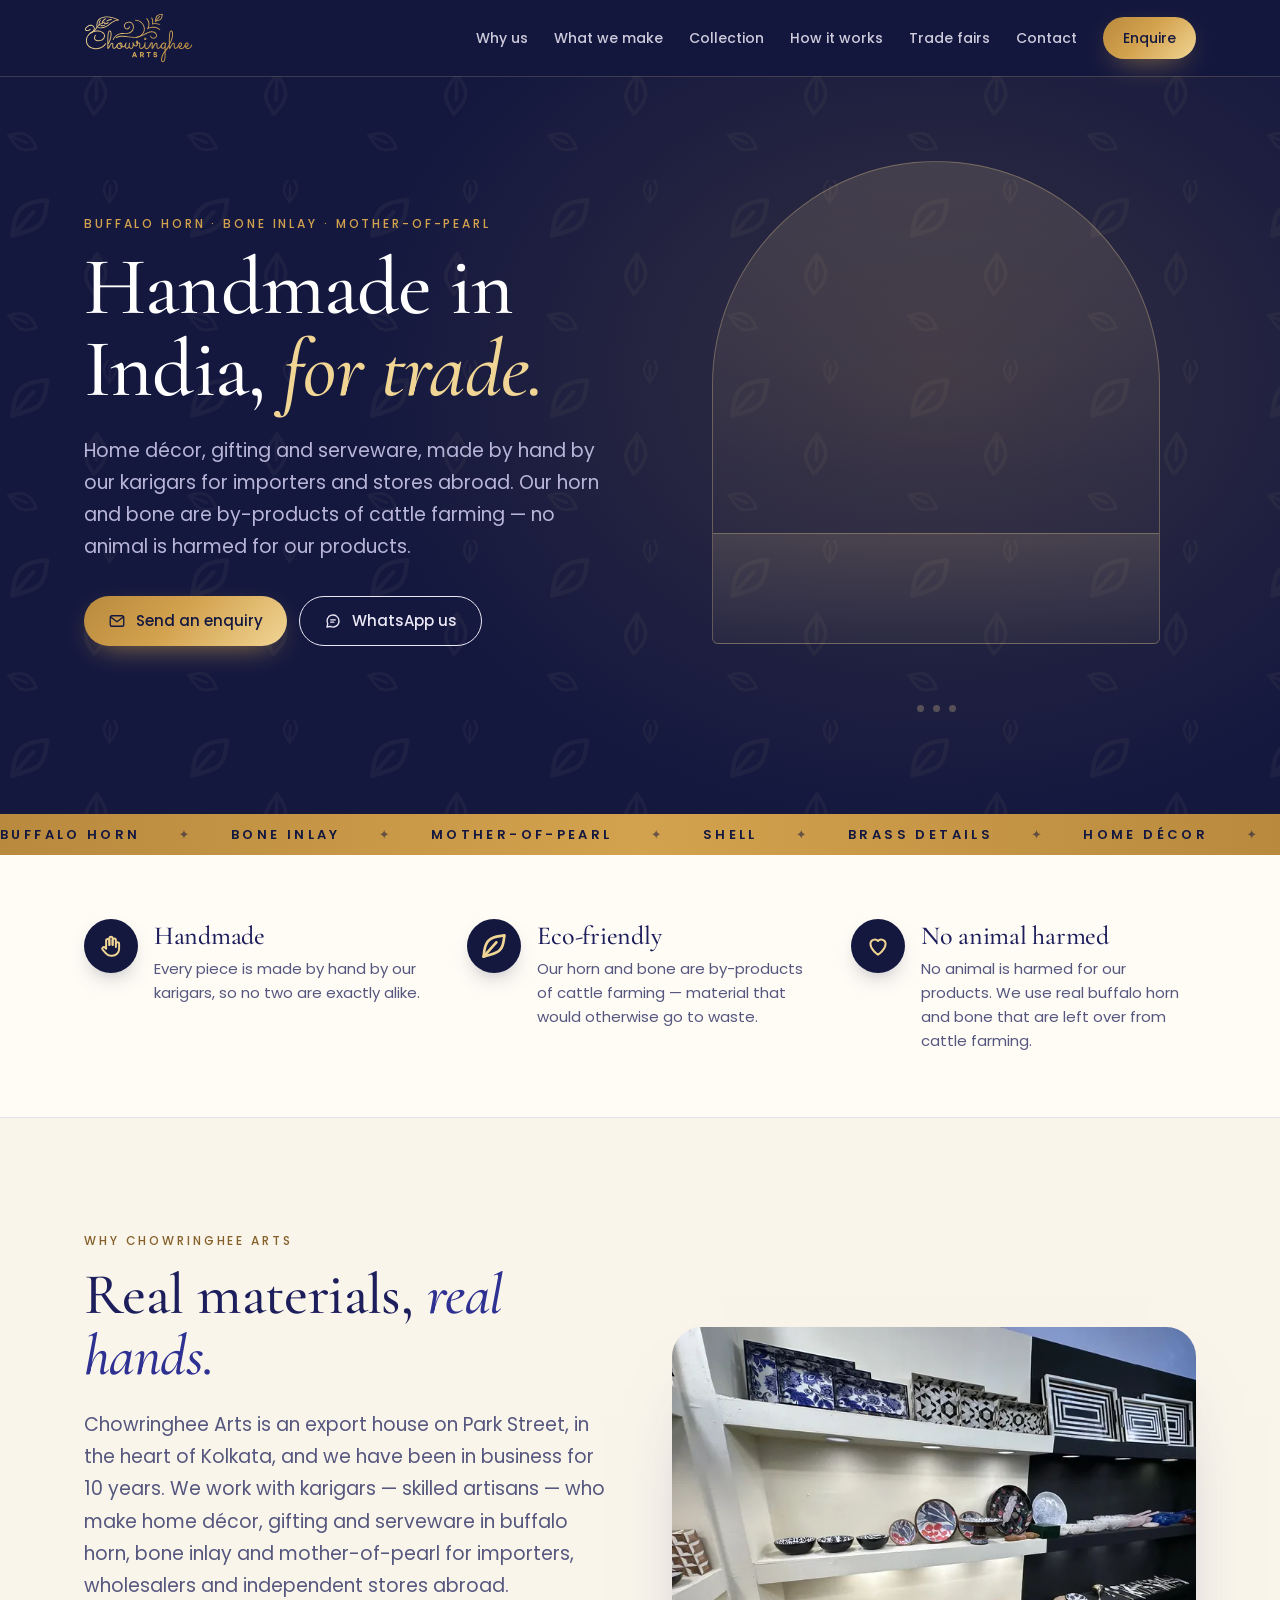
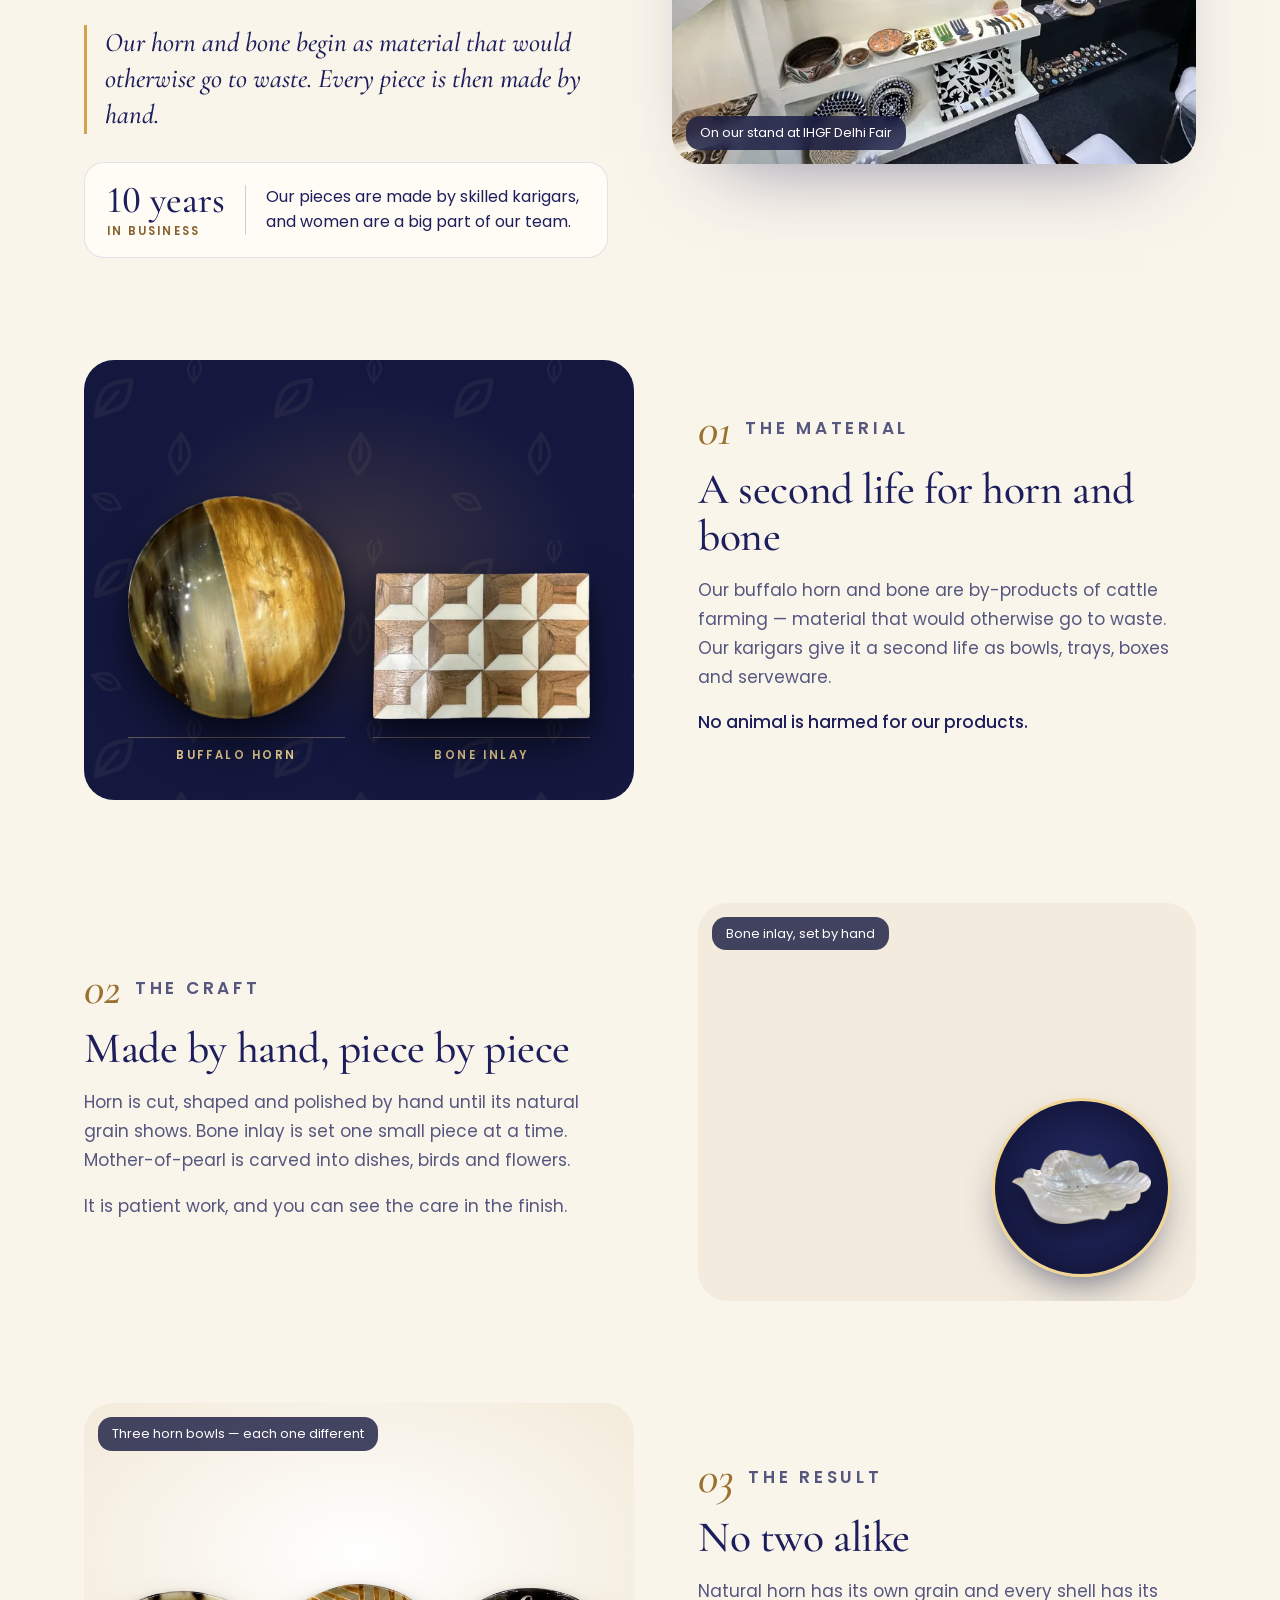
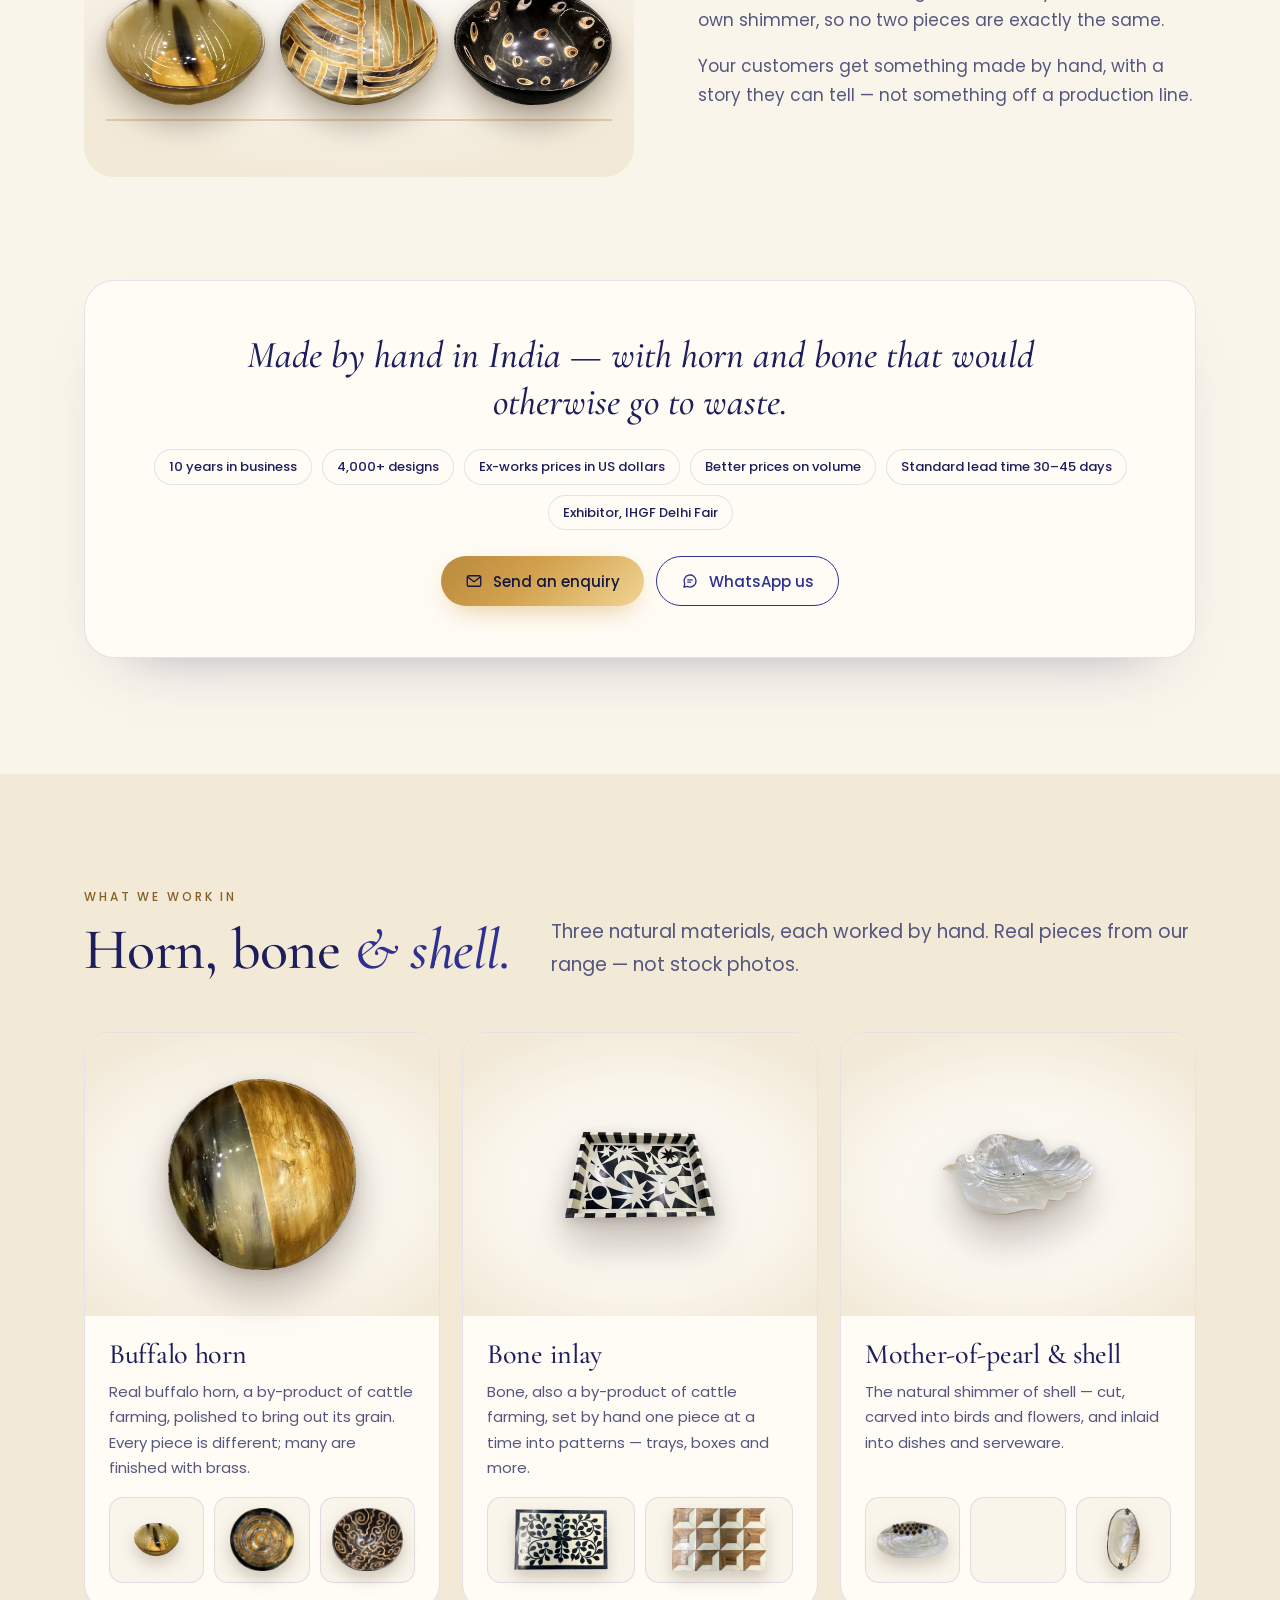
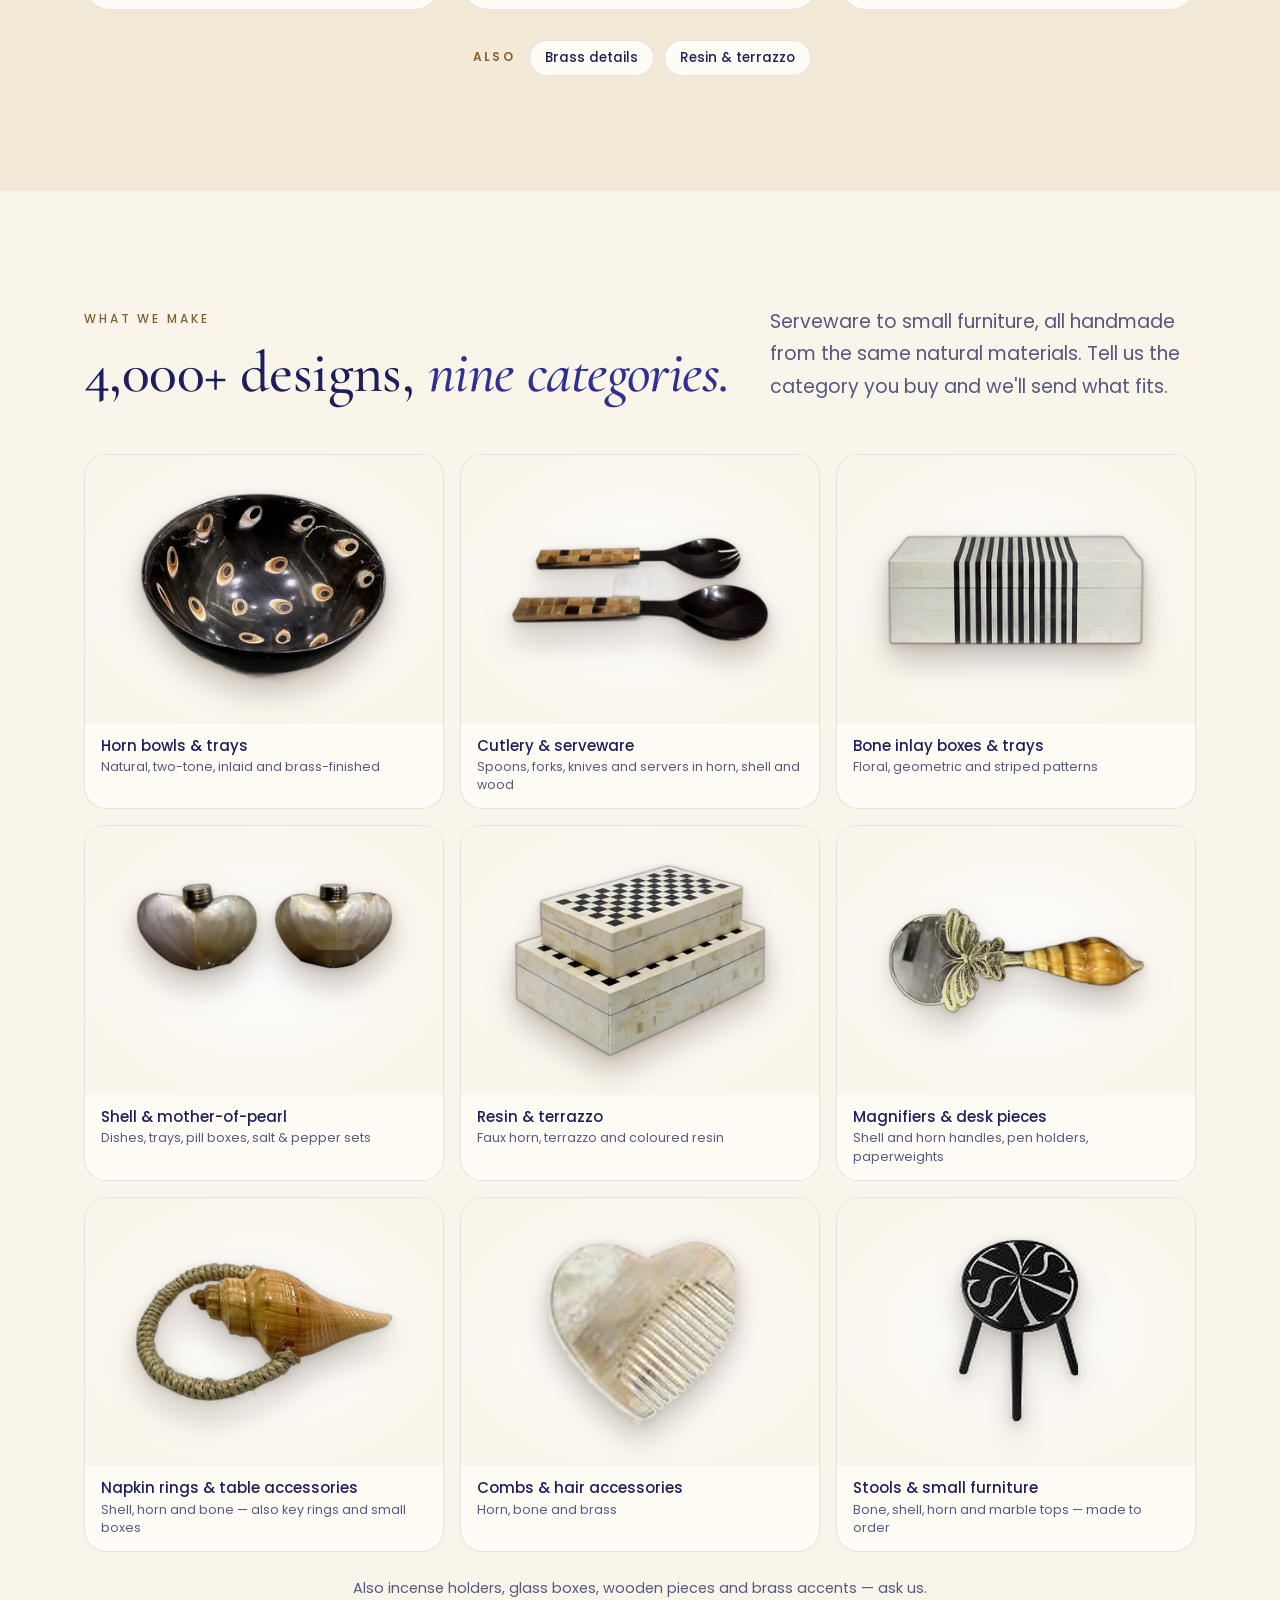
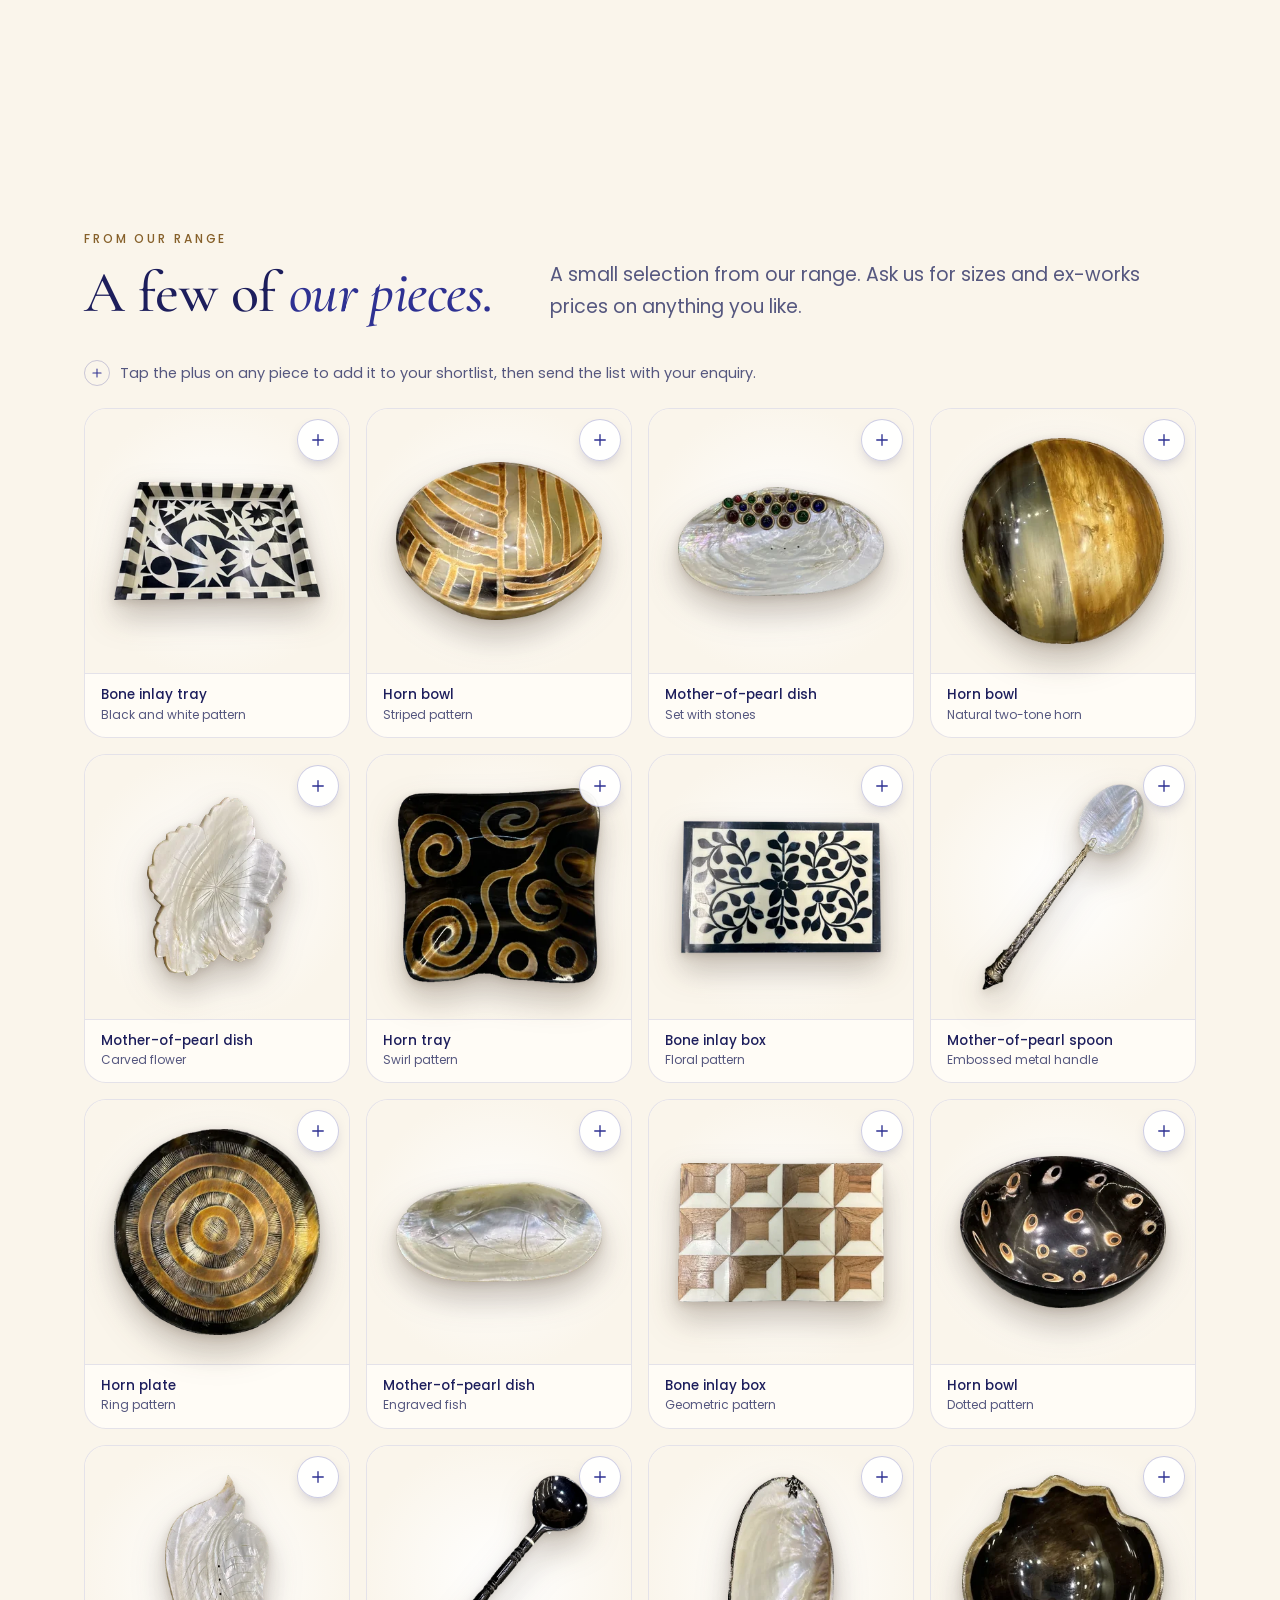
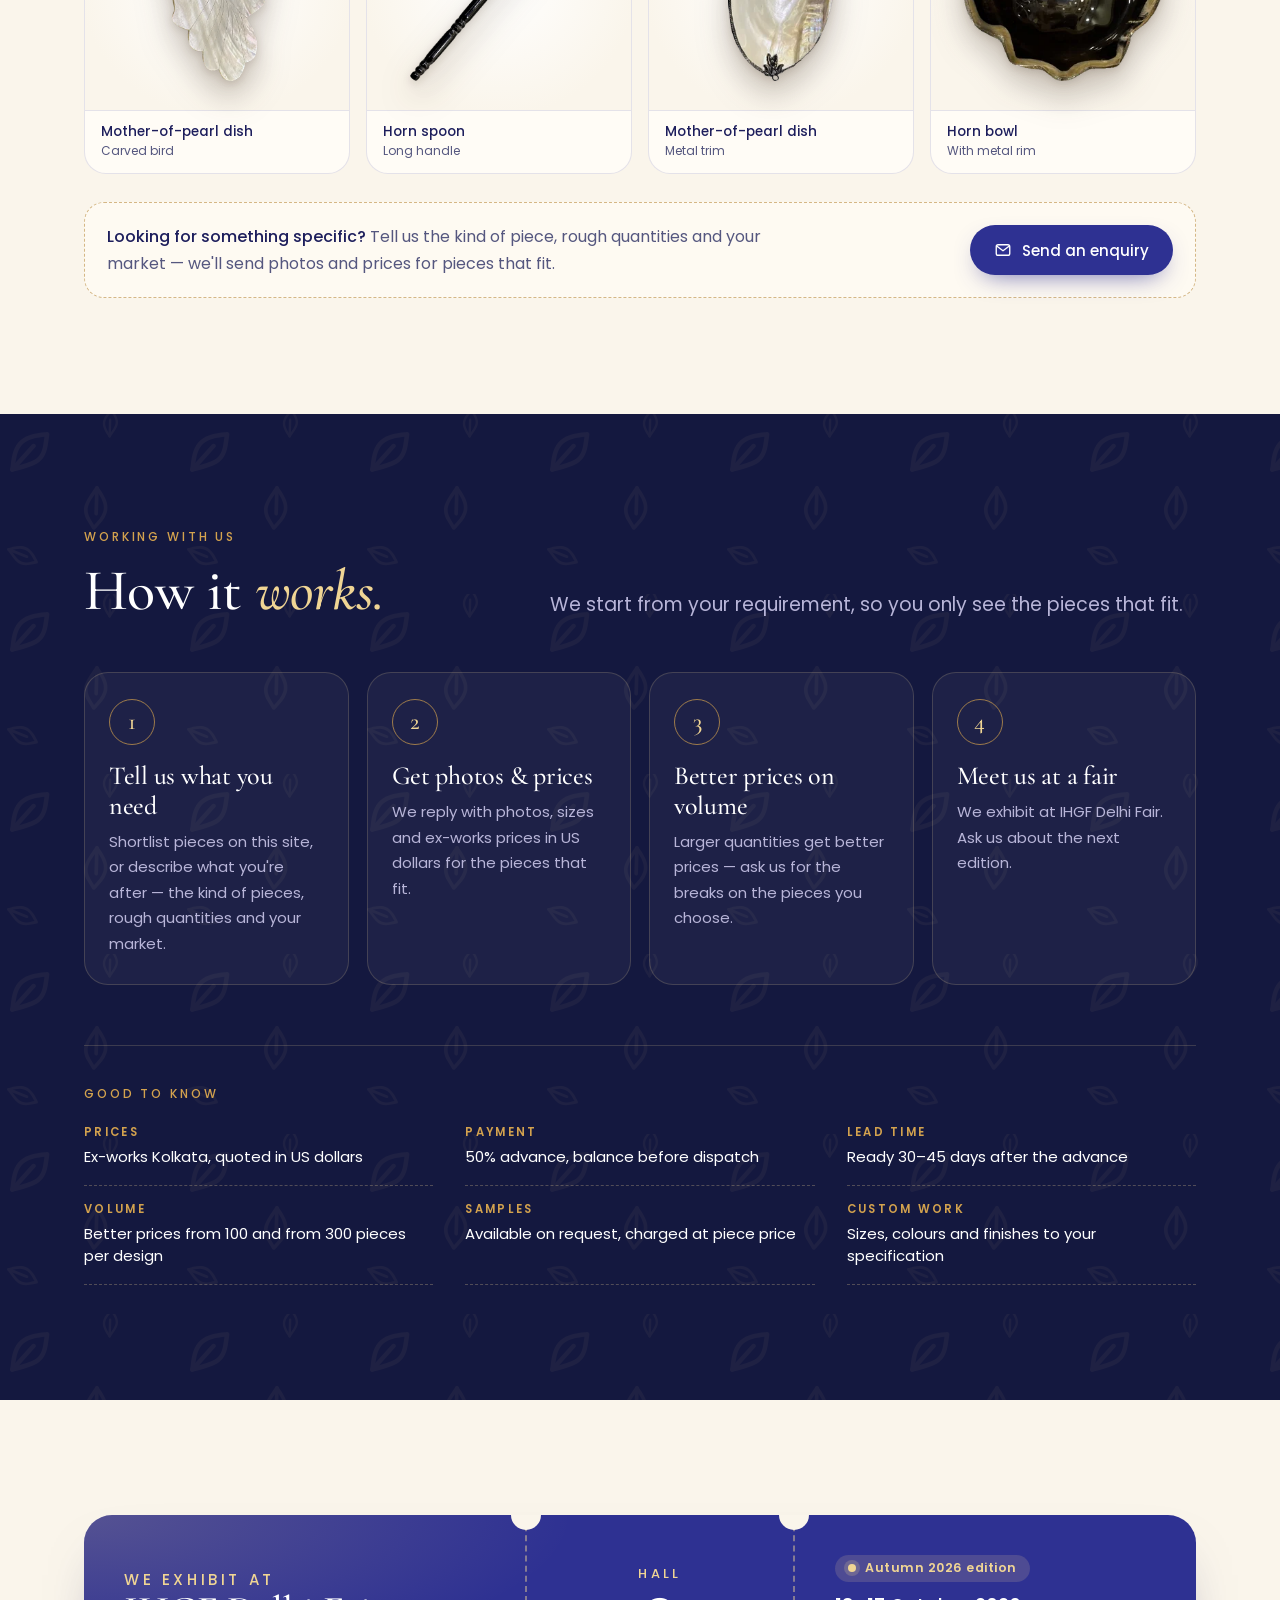
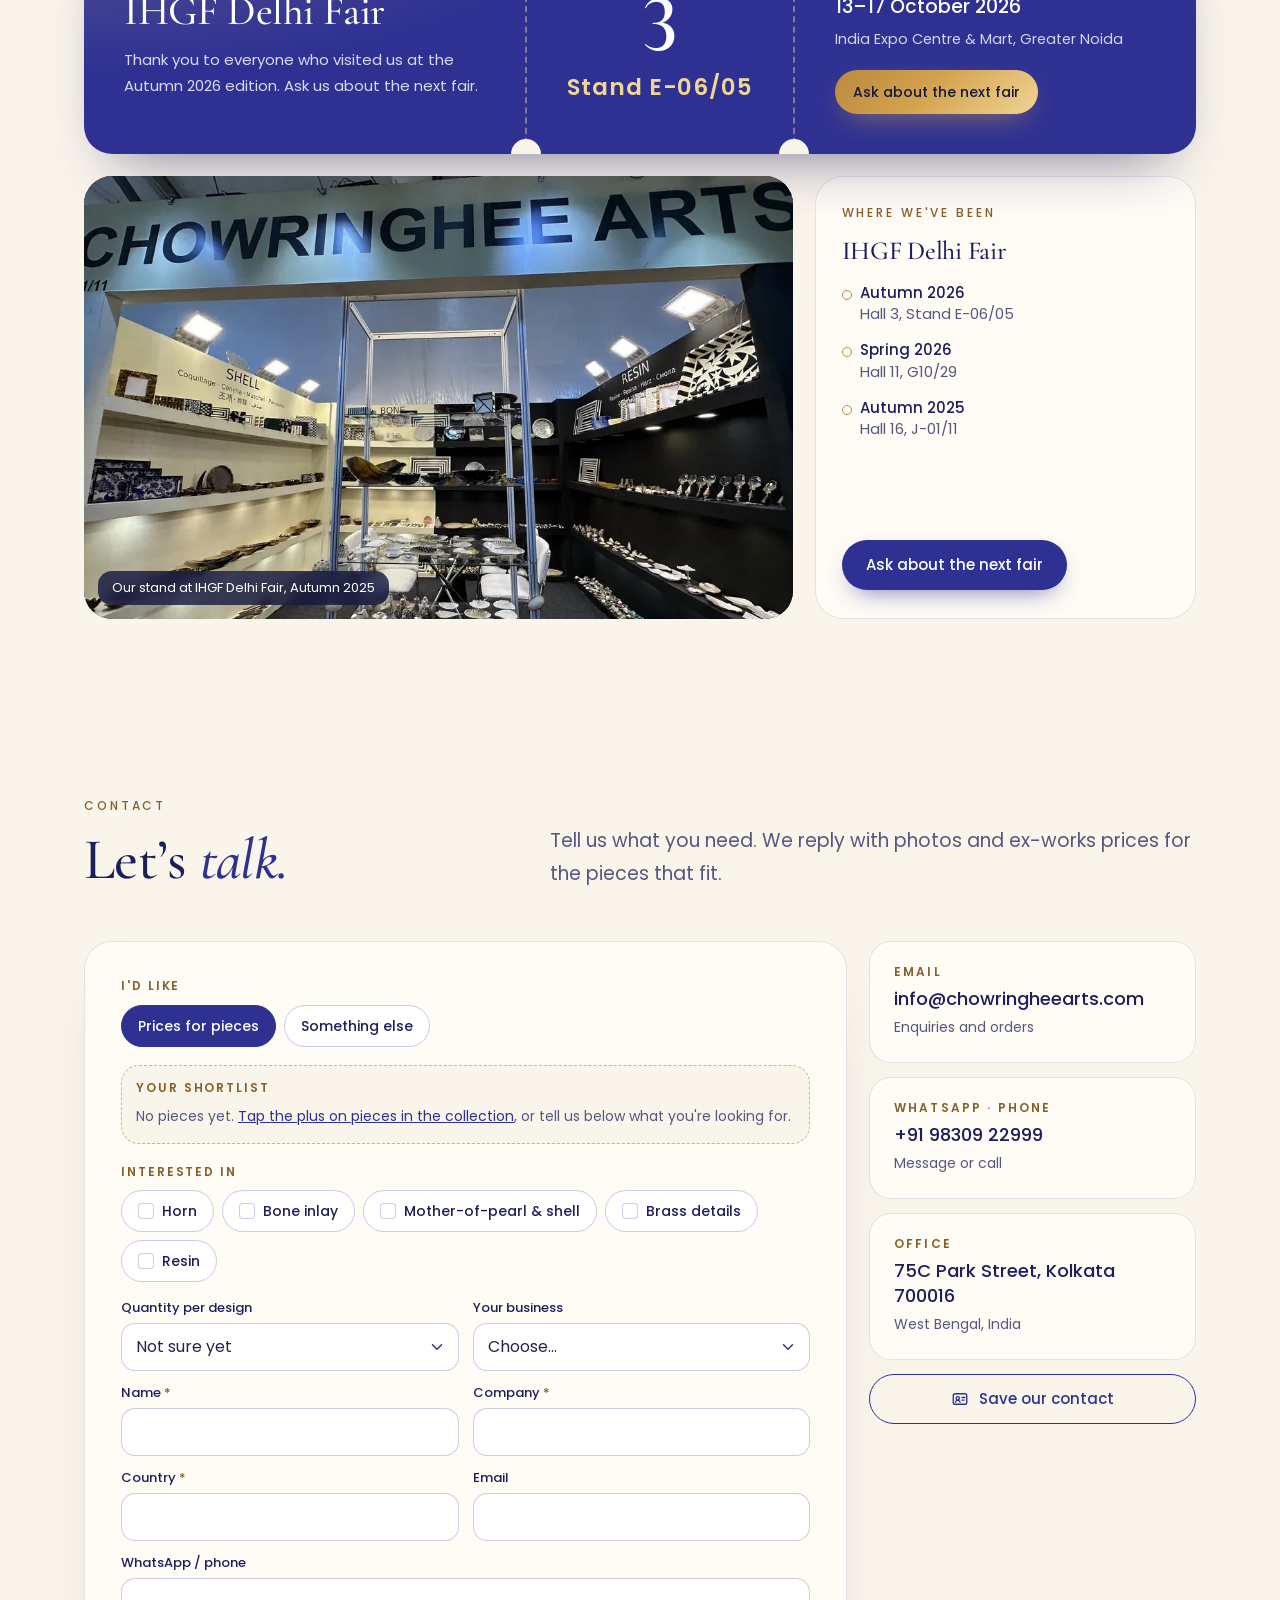
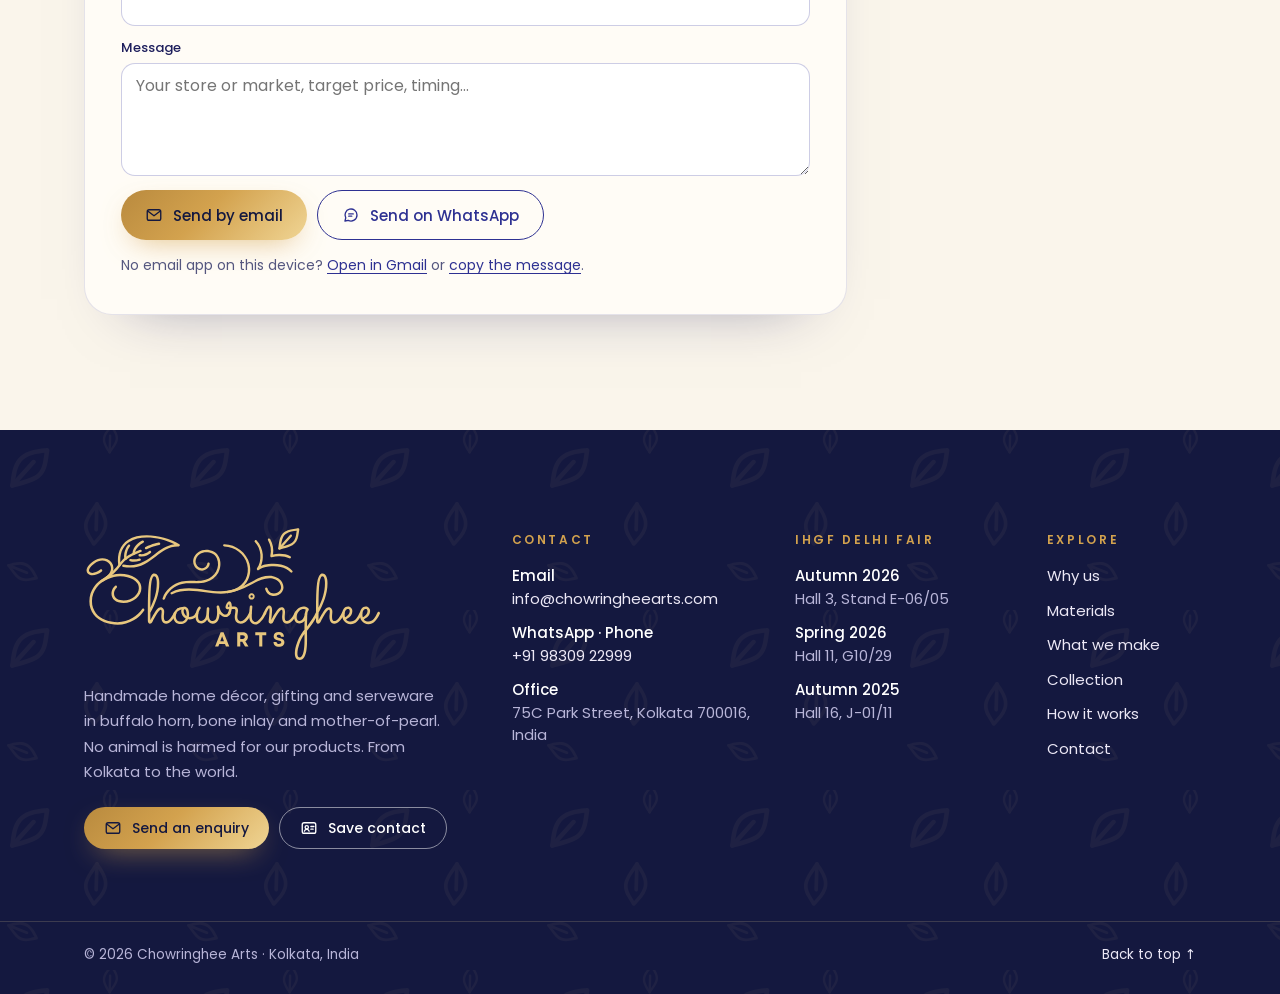
==== commit 8f843e27: "Add "What we make" range section, trade terms, and direct-send enquiry form - New section between Ma" ====
--- a/index.html
+++ b/index.html
@@ -243,6 +243,30 @@
 .also li{padding:9px 15px;border-radius:999px;background:var(--card);border:1px solid var(--line);font:500 13.5px/1.2 var(--sans);color:var(--ink-deep)}
 .also .k{background:transparent;border:0;padding:9px 4px;color:var(--gold-ink);letter-spacing:.2em;text-transform:uppercase;font-size:12px;font-weight:600}
 
+/* range (what we make) */
+.range{background:var(--paper)}
+.cats{list-style:none;margin:0;padding:0;display:grid;grid-template-columns:repeat(3,1fr);gap:16px}
+@media (max-width:900px){.cats{grid-template-columns:repeat(2,1fr);gap:12px}}
+.cats a{display:flex;flex-direction:column;height:100%;background:var(--card);border:1px solid var(--line);border-radius:22px;overflow:hidden;text-decoration:none;color:inherit;transition:border-color .2s ease,transform .2s ease,box-shadow .2s ease}
+.cats a:hover{border-color:var(--gold);transform:translateY(-3px);box-shadow:0 24px 40px -30px rgba(29,30,92,.55)}
+.cat-ph{position:relative;display:block;aspect-ratio:4/3;background:radial-gradient(70% 70% at 50% 50%,#fff,var(--paper) 78%)}
+.cat-ph img{position:absolute;inset:0;margin:auto;max-width:72%;max-height:72%;width:auto;height:auto;object-fit:contain;filter:drop-shadow(0 16px 16px rgba(60,40,20,.25)) drop-shadow(0 3px 4px rgba(60,40,20,.18));transition:transform .45s ease}
+.cats a:hover img{transform:translateY(-4px) scale(1.04)}
+.cats b{display:block;padding:12px 16px 0;font:500 15px/1.3 var(--sans);color:var(--ink-deep)}
+.cats small{display:block;padding:3px 16px 14px;font-size:12.5px;line-height:1.45;color:var(--muted)}
+@media (max-width:640px){.cats b{padding:10px 12px 0;font-size:14px}.cats small{padding:2px 12px 12px;font-size:12px}}
+.range-also{margin:24px 0 0;text-align:center;font-size:14.5px;color:var(--muted)}
+
+/* trade terms (good to know) */
+.terms{margin-top:clamp(40px,5vw,60px);padding-top:clamp(28px,4vw,40px);border-top:1px solid var(--line-navy)}
+.terms .eyebrow{margin-bottom:6px}
+.terms-grid{display:grid;grid-template-columns:repeat(3,1fr);gap:0 32px;margin:0}
+.terms-grid div{padding:16px 0;border-bottom:1px dashed rgba(240,213,148,.28)}
+.terms-grid dt{font:600 11.5px/1.3 var(--sans);letter-spacing:.2em;text-transform:uppercase;color:var(--gold)}
+.terms-grid dd{margin:6px 0 0;color:#fff;font-size:15px;line-height:1.5}
+@media (max-width:760px){.terms-grid{grid-template-columns:1fr 1fr;gap:0 20px}}
+@media (max-width:460px){.terms-grid{grid-template-columns:1fr}}
+
 /* collection */
 .hint{display:flex;align-items:center;gap:10px;margin:-14px 0 22px;font-size:14.5px;color:var(--muted)}
 .hint .mini{display:inline-grid;place-items:center;width:26px;height:26px;border-radius:50%;border:1.5px solid var(--line-2);color:var(--ink);flex:none}
@@ -366,6 +390,9 @@
 .linkish{background:none;border:0;padding:0;font:inherit;color:var(--ink);text-decoration:underline;text-underline-offset:3px;cursor:pointer}
 .sent{margin-top:16px;padding:14px 16px;border-radius:14px;background:rgba(46,49,146,.06);border:1px solid var(--line);font-size:14.5px;color:var(--text)}
 .sent b{font-weight:600;color:var(--ink-deep)}
+.sent.ok{background:rgba(20,120,60,.08);border-color:rgba(20,120,60,.35)}
+.sent.ok b{color:#0F6B38}
+.btn[disabled]{opacity:.6;cursor:progress;transform:none!important}
 .enq-side{display:grid;gap:14px}
 .c-card{display:flex;flex-direction:column;gap:5px;padding:22px 24px;border-radius:22px;background:var(--card);border:1px solid var(--line);text-decoration:none;color:var(--text);transition:border-color .2s ease,transform .2s ease}
 a.c-card:hover{border-color:var(--gold);transform:translateY(-2px)}
@@ -454,6 +481,7 @@
     <a class="brand" href="./" aria-label="Chowringhee Arts home"><img src="assets/logo-gold.svg" alt="Chowringhee Arts" width="112" height="50"></a>
     <nav class="nav" aria-label="Main">
       <a class="lnk" href="#story">Why us</a>
+      <a class="lnk" href="#range">What we make</a>
       <a class="lnk" href="#collection">Collection</a>
       <a class="lnk" href="#how">How it works</a>
       <a class="lnk" href="#fair"><span class="fair-before">IHGF 2026</span><span class="fair-after">Trade fairs</span></a>
@@ -466,6 +494,7 @@
     <div class="wrap">
       <a href="#story">Why us</a>
       <a href="#materials">Materials</a>
+      <a href="#range">What we make</a>
       <a href="#collection">Collection</a>
       <a href="#how">How it works</a>
       <a href="#fair"><span class="fair-before">IHGF Delhi Fair 2026</span><span class="fair-after">Trade fairs</span></a>
@@ -576,6 +605,7 @@
         <p class="story-quote">Made by hand in India — with horn and bone that would otherwise go to waste.</p>
         <ul class="facts">
           <li>10 years in business</li>
+          <li>4,000+ designs</li>
           <li>Ex-works prices in US dollars</li>
           <li>Better prices on volume</li>
           <li>Standard lead time 30–45 days</li>
@@ -616,6 +646,30 @@
         </article>
       </div>
       <ul class="also"><li class="k">Also</li><li>Brass details</li><li>Resin &amp; terrazzo</li></ul>
+    </div>
+  </section>
+
+  <section id="range" class="range" aria-labelledby="range-title">
+    <div class="wrap">
+      <div class="sec-head">
+        <div>
+          <p class="eyebrow">What we make</p>
+          <h2 id="range-title">4,000+ designs, <em>nine categories.</em></h2>
+        </div>
+        <p class="lede">Serveware to small furniture, all handmade from the same natural materials. Tell us the category you buy and we'll send what fits.</p>
+      </div>
+      <ul class="cats">
+        <li><a href="#enquire"><span class="cat-ph"><img src="assets/img/cat-horn-bowl-600.webp" srcset="assets/img/cat-horn-bowl-300.webp 300w, assets/img/cat-horn-bowl-600.webp 600w" sizes="(max-width:900px) 40vw, 280px" width="600" height="467" alt="Horn bowl with inlaid shell dots" loading="lazy" decoding="async"></span><b>Horn bowls &amp; trays</b><small>Natural, two-tone, inlaid and brass-finished</small></a></li>
+        <li><a href="#enquire"><span class="cat-ph"><img src="assets/img/cat-servers-600.webp" srcset="assets/img/cat-servers-300.webp 300w, assets/img/cat-servers-600.webp 600w" sizes="(max-width:900px) 40vw, 280px" width="600" height="245" alt="Horn salad servers with bone inlay handles" loading="lazy" decoding="async"></span><b>Cutlery &amp; serveware</b><small>Spoons, forks, knives and servers in horn, shell and wood</small></a></li>
+        <li><a href="#enquire"><span class="cat-ph"><img src="assets/img/cat-bone-box-600.webp" srcset="assets/img/cat-bone-box-300.webp 300w, assets/img/cat-bone-box-600.webp 600w" sizes="(max-width:900px) 40vw, 280px" width="600" height="265" alt="Striped bone inlay box" loading="lazy" decoding="async"></span><b>Bone inlay boxes &amp; trays</b><small>Floral, geometric and striped patterns</small></a></li>
+        <li><a href="#enquire"><span class="cat-ph"><img src="assets/img/cat-shell-sp-600.webp" srcset="assets/img/cat-shell-sp-300.webp 300w, assets/img/cat-shell-sp-600.webp 600w" sizes="(max-width:900px) 40vw, 280px" width="600" height="368" alt="Heart-shaped mother-of-pearl salt and pepper set" loading="lazy" decoding="async"></span><b>Shell &amp; mother-of-pearl</b><small>Dishes, trays, pill boxes, salt &amp; pepper sets</small></a></li>
+        <li><a href="#enquire"><span class="cat-ph"><img src="assets/img/cat-resin-box-600.webp" srcset="assets/img/cat-resin-box-300.webp 300w, assets/img/cat-resin-box-600.webp 600w" sizes="(max-width:900px) 40vw, 280px" width="600" height="461" alt="Checkerboard resin and bone boxes" loading="lazy" decoding="async"></span><b>Resin &amp; terrazzo</b><small>Faux horn, terrazzo and coloured resin</small></a></li>
+        <li><a href="#enquire"><span class="cat-ph"><img src="assets/img/cat-magnifier-600.webp" srcset="assets/img/cat-magnifier-300.webp 300w, assets/img/cat-magnifier-600.webp 600w" sizes="(max-width:900px) 40vw, 280px" width="600" height="248" alt="Magnifying glass with a shell and filigree handle" loading="lazy" decoding="async"></span><b>Magnifiers &amp; desk pieces</b><small>Shell and horn handles, pen holders, paperweights</small></a></li>
+        <li><a href="#enquire"><span class="cat-ph"><img src="assets/img/cat-napkin-ring-600.webp" srcset="assets/img/cat-napkin-ring-300.webp 300w, assets/img/cat-napkin-ring-600.webp 600w" sizes="(max-width:900px) 40vw, 280px" width="600" height="327" alt="Shell napkin ring with a rope loop" loading="lazy" decoding="async"></span><b>Napkin rings &amp; table accessories</b><small>Shell, horn and bone — also key rings and small boxes</small></a></li>
+        <li><a href="#enquire"><span class="cat-ph"><img src="assets/img/cat-comb-600.webp" srcset="assets/img/cat-comb-300.webp 300w, assets/img/cat-comb-600.webp 600w" sizes="(max-width:900px) 40vw, 280px" width="351" height="357" alt="Heart-shaped horn comb" loading="lazy" decoding="async"></span><b>Combs &amp; hair accessories</b><small>Horn, bone and brass</small></a></li>
+        <li><a href="#enquire"><span class="cat-ph"><img src="assets/img/cat-stool-600.webp" srcset="assets/img/cat-stool-300.webp 300w, assets/img/cat-stool-600.webp 600w" sizes="(max-width:900px) 40vw, 280px" width="282" height="444" alt="Round stool with a mother-of-pearl top" loading="lazy" decoding="async"></span><b>Stools &amp; small furniture</b><small>Bone, shell, horn and marble tops — made to order</small></a></li>
+      </ul>
+      <p class="range-also">Also incense holders, glass boxes, wooden pieces and brass accents — ask us.</p>
     </div>
   </section>
 
@@ -671,6 +725,17 @@
         <li class="step fair-before"><span class="n">4</span><h3>Meet us at IHGF</h3><p>See the pieces in person: 13–17 Oct 2026, Hall 3, Stand E-06/05, India Expo Centre &amp; Mart.</p></li>
         <li class="step fair-after"><span class="n">4</span><h3>Meet us at a fair</h3><p>We exhibit at IHGF Delhi Fair. Ask us about the next edition.</p></li>
       </ol>
+      <div class="terms">
+        <p class="eyebrow">Good to know</p>
+        <dl class="terms-grid">
+          <div><dt>Prices</dt><dd>Ex-works Kolkata, quoted in US dollars</dd></div>
+          <div><dt>Payment</dt><dd>50% advance, balance before dispatch</dd></div>
+          <div><dt>Lead time</dt><dd>Ready 30–45 days after the advance</dd></div>
+          <div><dt>Volume</dt><dd>Better prices from 100 and from 300 pieces per design</dd></div>
+          <div><dt>Samples</dt><dd>Available on request, charged at piece price</dd></div>
+          <div><dt>Custom work</dt><dd>Sizes, colours and finishes to your specification</dd></div>
+        </dl>
+      </div>
     </div>
   </section>
 
@@ -730,7 +795,8 @@
         <p class="lede">Tell us what you need. We reply with photos and ex-works prices for the pieces that fit.</p>
       </div>
       <div class="enq-grid">
-        <form class="enq-card" id="enq-form" novalidate>
+        <form class="enq-card" id="enq-form" novalidate data-w3key="">
+          <input type="checkbox" name="botcheck" class="sr" tabindex="-1" aria-hidden="true" autocomplete="off">
           <noscript><p class="form-err">This form needs JavaScript. Please email us at info@chowringheearts.com or WhatsApp +91 98309 22999.</p></noscript>
           <fieldset class="js-only">
             <legend>I'd like</legend>
@@ -775,11 +841,14 @@
           <label class="fld"><span>Message</span><textarea name="message" rows="4" placeholder="Your store or market, target price, timing…"></textarea></label>
           <p class="form-err" id="form-err" role="alert" hidden>Please add your name, company and country.</p>
           <div class="send-row">
-            <button class="btn btn-gold" type="button" data-via="email"><svg viewBox="0 0 24 24" fill="none" stroke="currentColor" stroke-width="1.8" stroke-linecap="round" stroke-linejoin="round" aria-hidden="true" focusable="false"><rect x="3" y="5" width="18" height="14" rx="2.5"/><path d="m4 7 8 6 8-6"/></svg>Send by email</button>
+            <button class="btn btn-gold" type="button" data-via="email"><svg viewBox="0 0 24 24" fill="none" stroke="currentColor" stroke-width="1.8" stroke-linecap="round" stroke-linejoin="round" aria-hidden="true" focusable="false"><rect x="3" y="5" width="18" height="14" rx="2.5"/><path d="m4 7 8 6 8-6"/></svg><span class="js-send-label">Send by email</span></button>
             <button class="btn btn-line js-only" type="button" data-via="whatsapp"><svg viewBox="0 0 24 24" fill="none" stroke="currentColor" stroke-width="1.8" stroke-linecap="round" stroke-linejoin="round" aria-hidden="true" focusable="false"><path d="M20 12a8 8 0 0 1-11.7 7.1L4 20l1-4.1A8 8 0 1 1 20 12Z"/><path d="M9 10.5h6M9 13.5h4"/></svg>Send on WhatsApp</button>
           </div>
-          <p class="send-alt js-only">No email app on this device? <button type="button" class="linkish" data-via="gmail">Open in Gmail</button> or <button type="button" class="linkish" data-via="copy">copy the message</button>.</p>
+          <p class="send-alt js-only" id="send-alt-email">No email app on this device? <button type="button" class="linkish" data-via="gmail">Open in Gmail</button> or <button type="button" class="linkish" data-via="copy">copy the message</button>.</p>
+          <p class="send-alt" id="send-alt-direct" hidden>Goes straight to our inbox — no email app needed. We reply within one working day.</p>
           <div class="sent" id="sent" role="status" hidden><b>Almost done.</b> Your email app should now be open with the message written — just press send. If nothing opened, use Gmail or copy the message.</div>
+          <div class="sent ok" id="sent-ok" role="status" hidden><b>Thank you — your enquiry is with us.</b> We'll reply within one working day with photos and prices for the pieces that fit.</div>
+          <div class="sent" id="sent-fail" role="status" hidden><b>That didn't go through.</b> Please try again, or email us at info@chowringheearts.com or WhatsApp +91 98309 22999.</div>
         </form>
         <aside class="enq-side" aria-label="Contact details">
           <a class="c-card" href="mailto:info@chowringheearts.com?subject=Enquiry%20from%20chowringheearts.com"><span class="k">Email</span><span class="v">info@chowringheearts.com</span><span class="s">Enquiries and orders</span></a>
@@ -825,6 +894,7 @@
         <ul>
           <li><a href="#story">Why us</a></li>
           <li><a href="#materials">Materials</a></li>
+          <li><a href="#range">What we make</a></li>
           <li><a href="#collection">Collection</a></li>
           <li><a href="#how">How it works</a></li>
           <li><a href="#enquire">Contact</a></li>
@@ -1060,9 +1130,32 @@
     }
     if (navigator.clipboard && window.isSecureContext) navigator.clipboard.writeText(t).then(ok, fallback); else fallback();
   }
+  /* direct send: when a Web3Forms access key is set on the form, enquiries post straight to the inbox; otherwise the email app is used */
+  var W3KEY = (form.getAttribute('data-w3key') || '').trim(), sentOk = $('#sent-ok'), sentFail = $('#sent-fail');
+  if (W3KEY) {
+    $('.js-send-label', form).textContent = 'Send enquiry';
+    $('#send-alt-email').hidden = true; $('#send-alt-direct').hidden = false;
+  }
+  function sendDirect(m){
+    var btn = $('[data-via=email]', form), label = $('.js-send-label', btn);
+    if (btn.disabled) return;
+    btn.disabled = true; label.textContent = 'Sending…'; sentFail.hidden = true;
+    var payload = {access_key: W3KEY, subject: m.subject, from_name: v('name') + ' (' + v('company') + ')', message: m.body,
+                   name: v('name'), company: v('company'), country: v('country'), phone: v('phone'),
+                   botcheck: form.elements.botcheck && form.elements.botcheck.checked ? 'on' : ''};
+    if (v('email')) payload.email = v('email');
+    fetch('https://api.web3forms.com/submit', {method: 'POST', headers: {'Content-Type': 'application/json', 'Accept': 'application/json'}, body: JSON.stringify(payload)})
+      .then(function(r){ return r.json(); })
+      .then(function(j){
+        if (!j || !j.success) throw new Error('rejected');
+        label.textContent = 'Sent ✓'; sentOk.hidden = false; sentOk.scrollIntoView({block: 'nearest', behavior: reduce ? 'auto' : 'smooth'});
+      })
+      .catch(function(){ btn.disabled = false; label.textContent = 'Send enquiry'; sentFail.hidden = false; });
+  }
   function send(via){
     if (!check()) return;
     var m = compose();
+    if (via === 'email' && W3KEY && window.fetch) { sendDirect(m); return; }
     if (via === 'email') { window.location.href = 'mailto:' + EMAIL + '?subject=' + E(m.subject) + '&body=' + E(m.body); sent.hidden = false; }
     else if (via === 'whatsapp') window.open('https://wa.me/' + WA + '?text=' + E(m.body), '_blank', 'noopener');
     else if (via === 'gmail') window.open('https://mail.google.com/mail/?view=cm&fs=1&to=' + E(EMAIL) + '&su=' + E(m.subject) + '&body=' + E(m.body), '_blank', 'noopener');
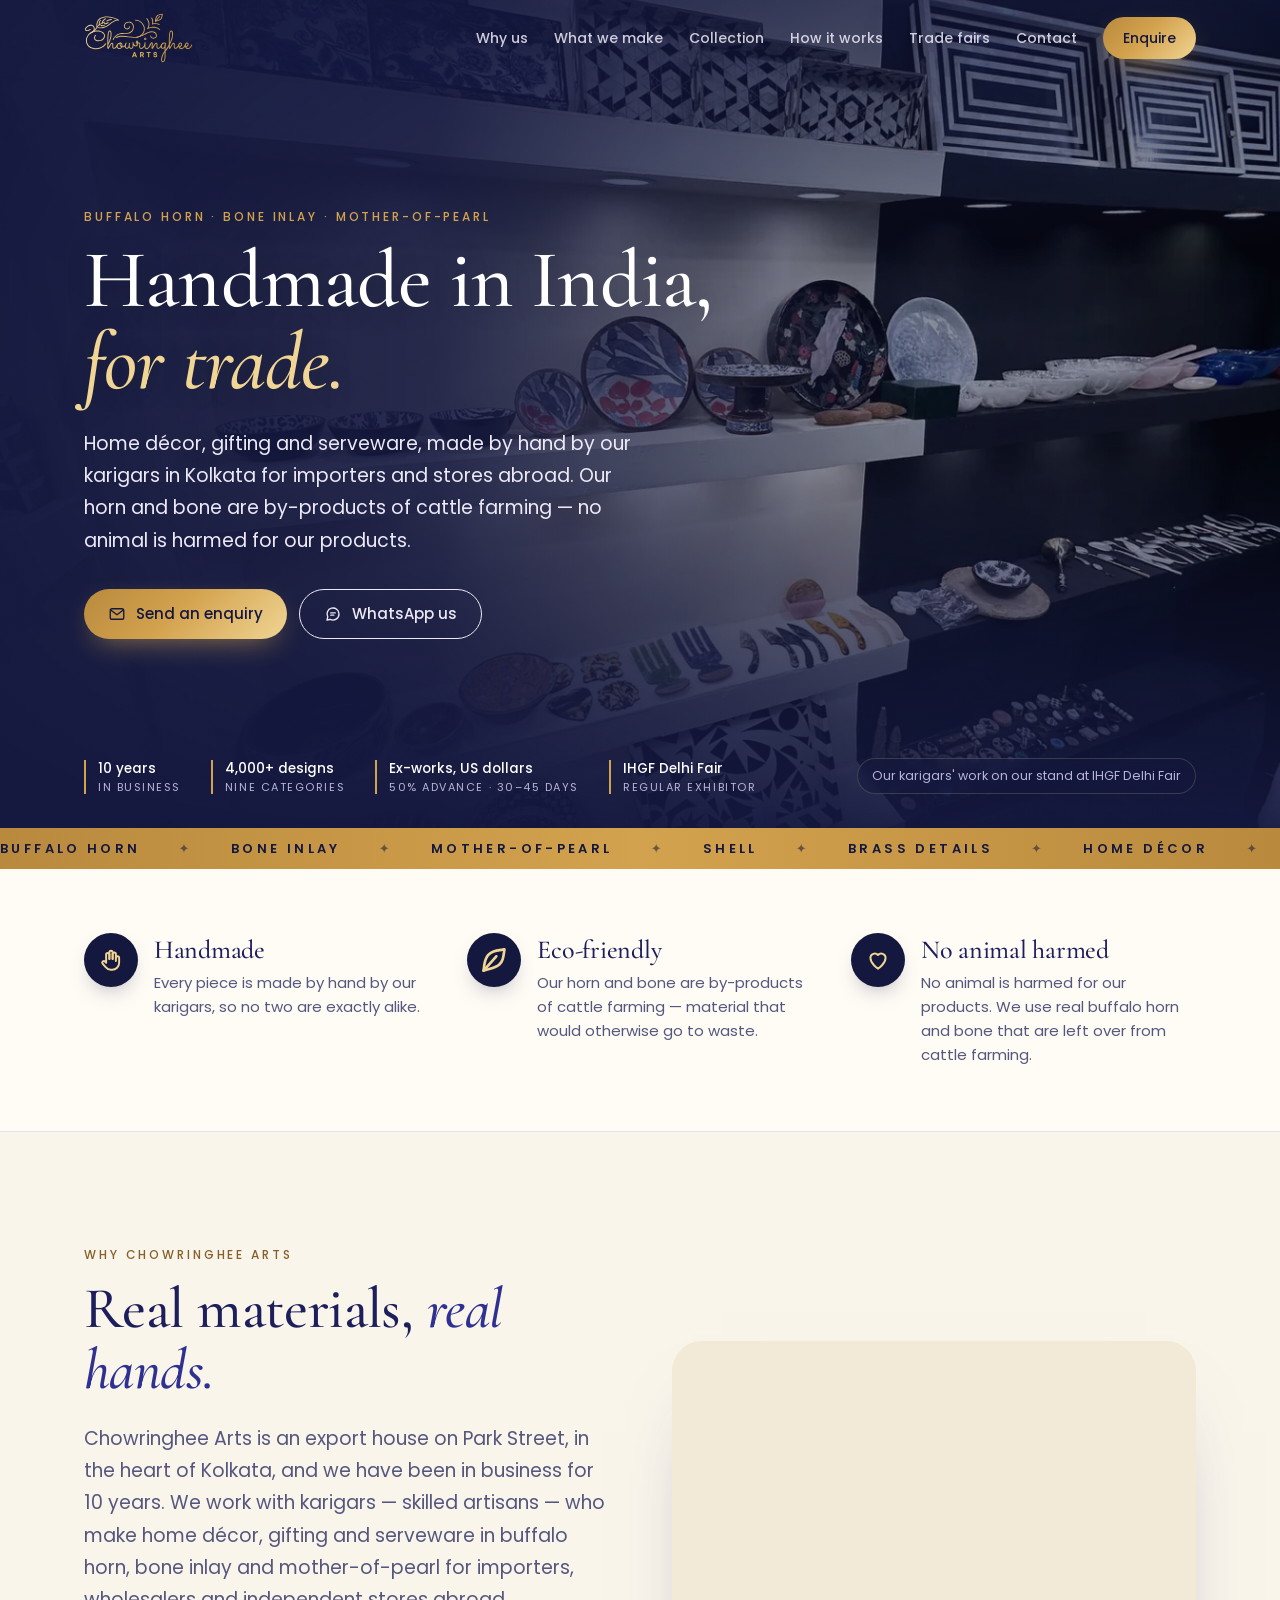
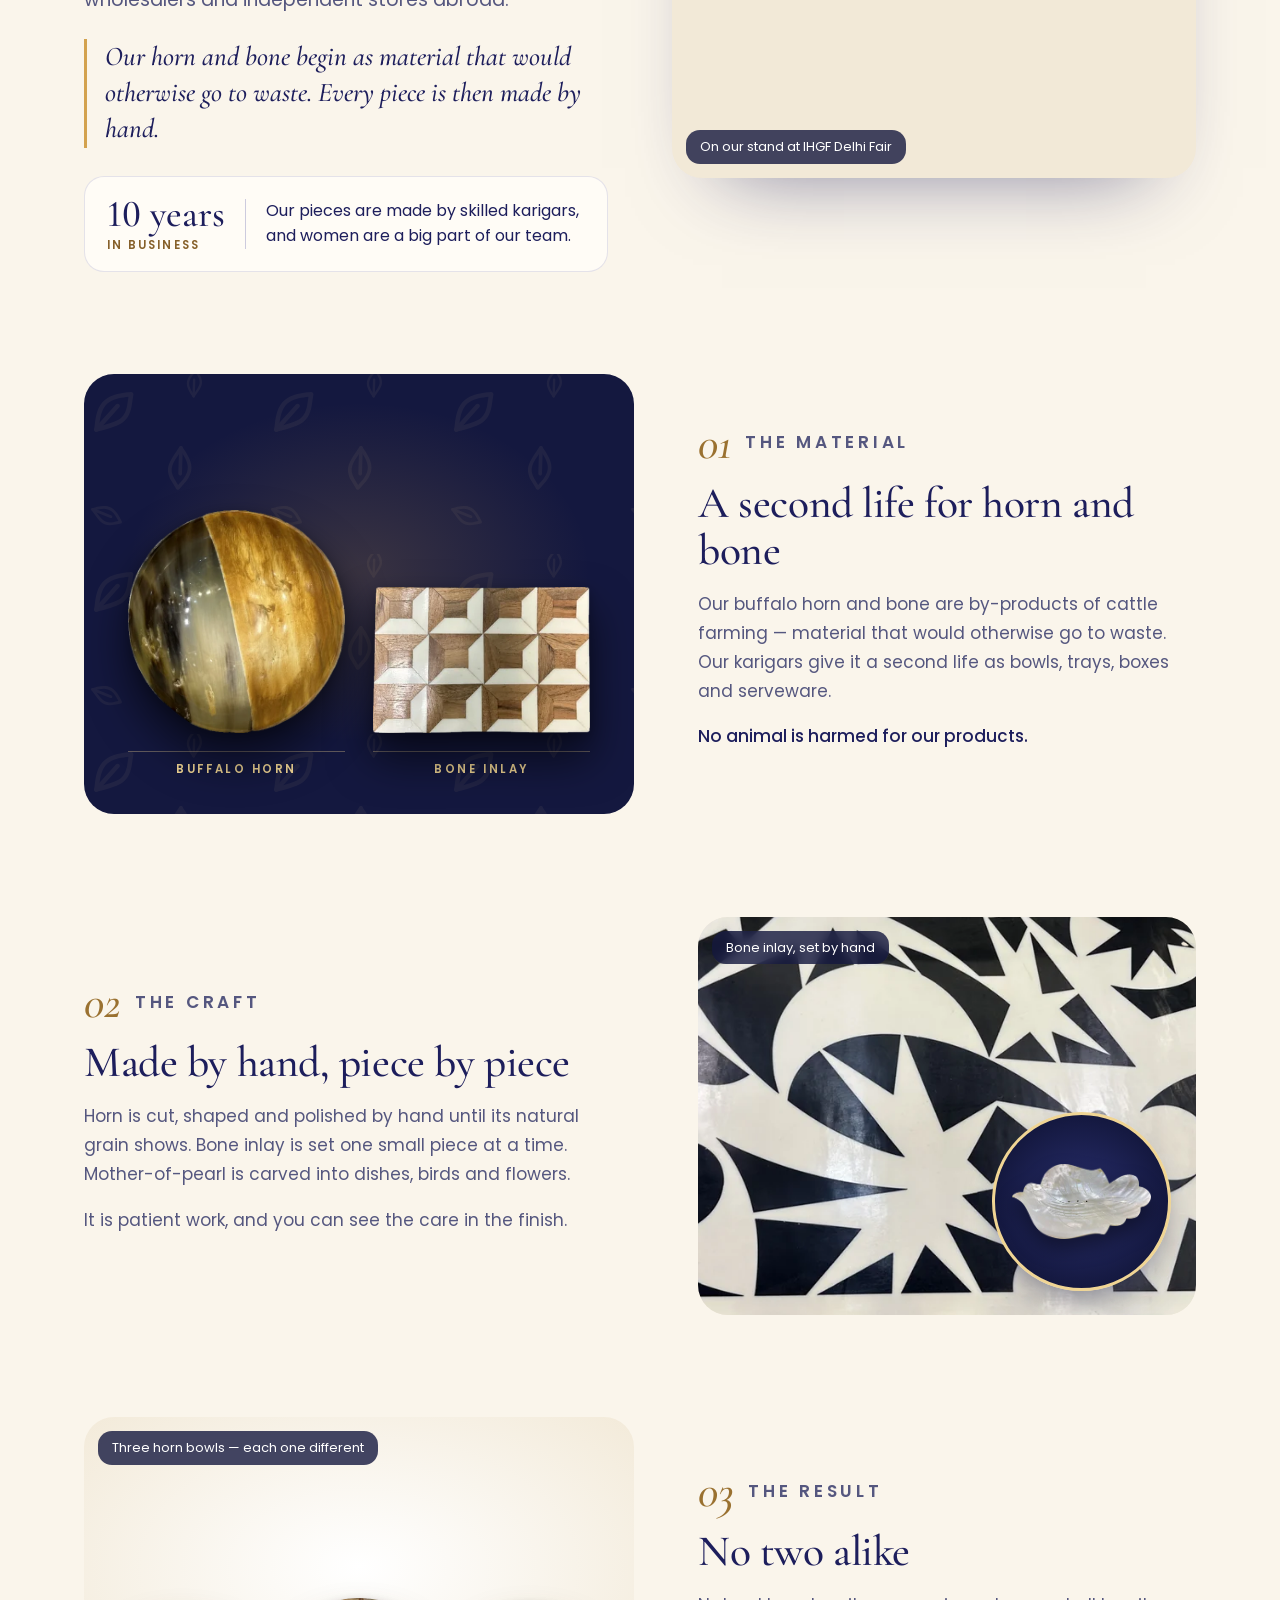
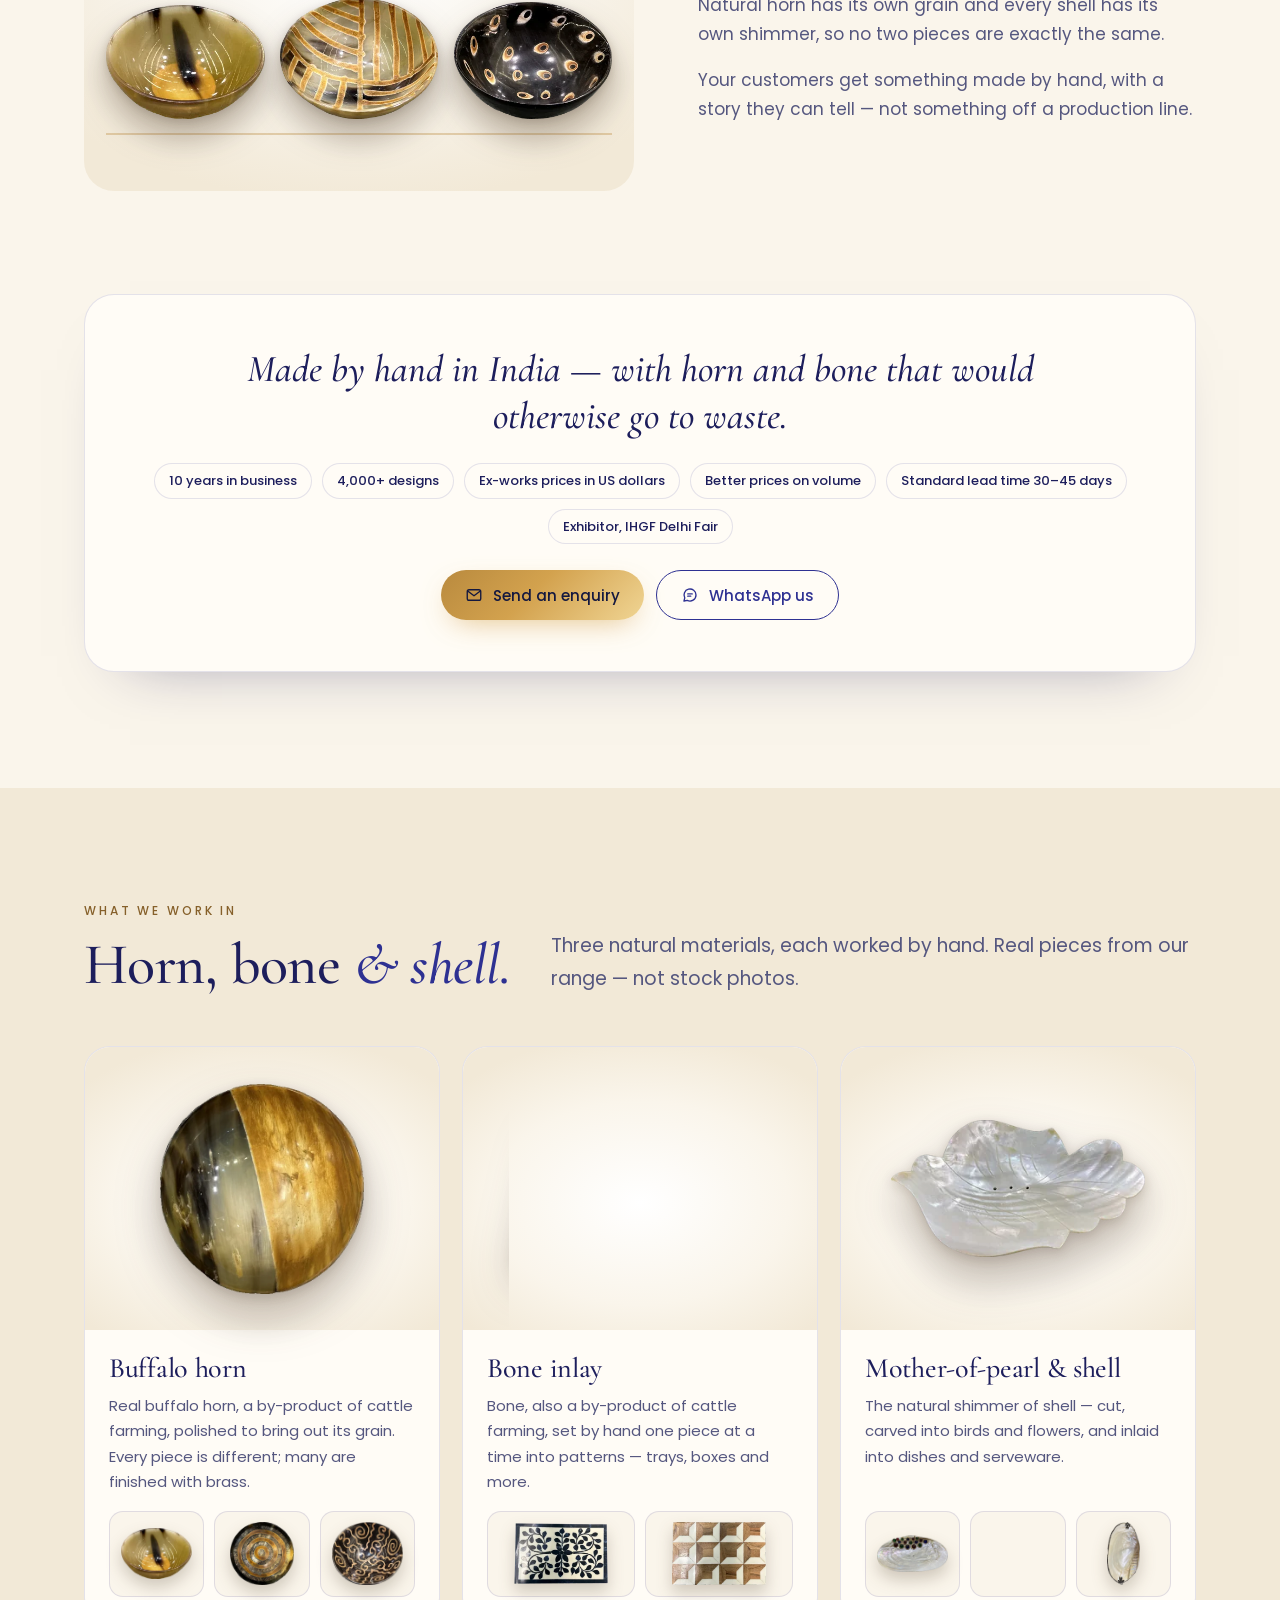
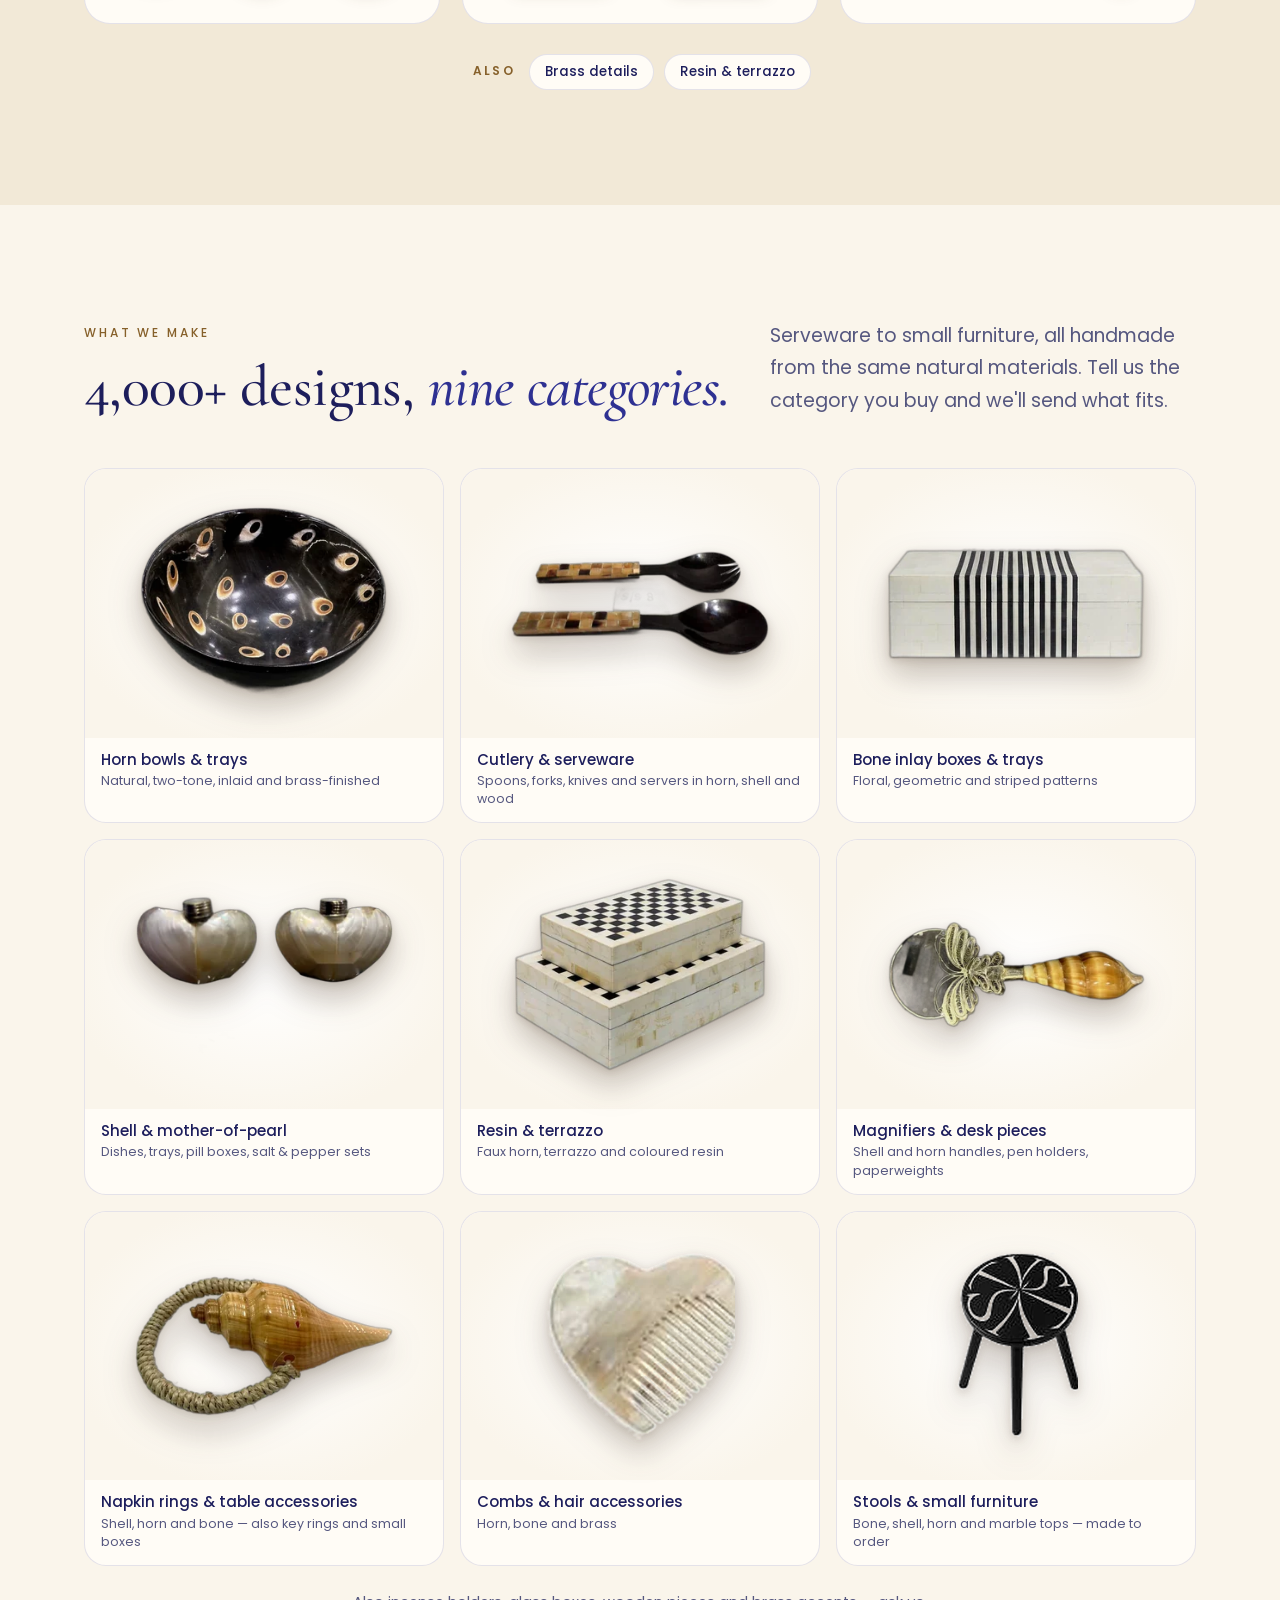
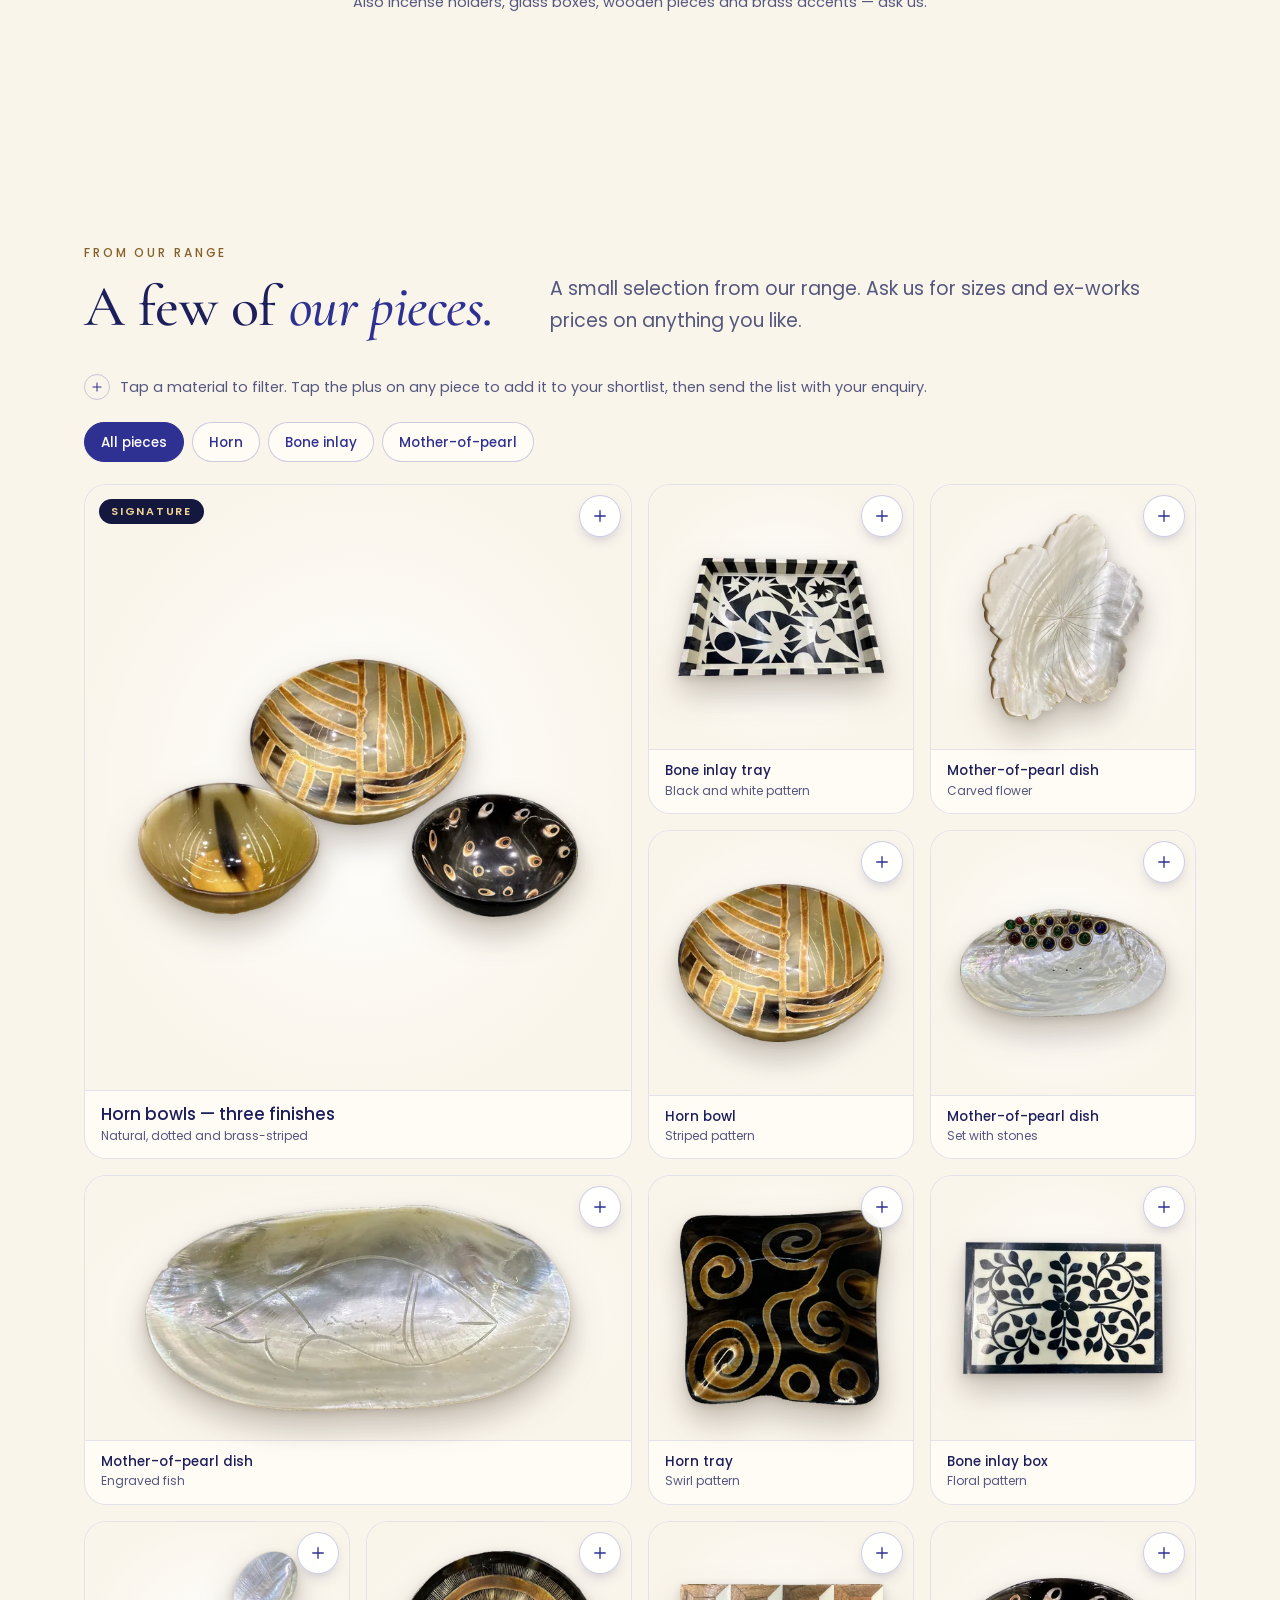
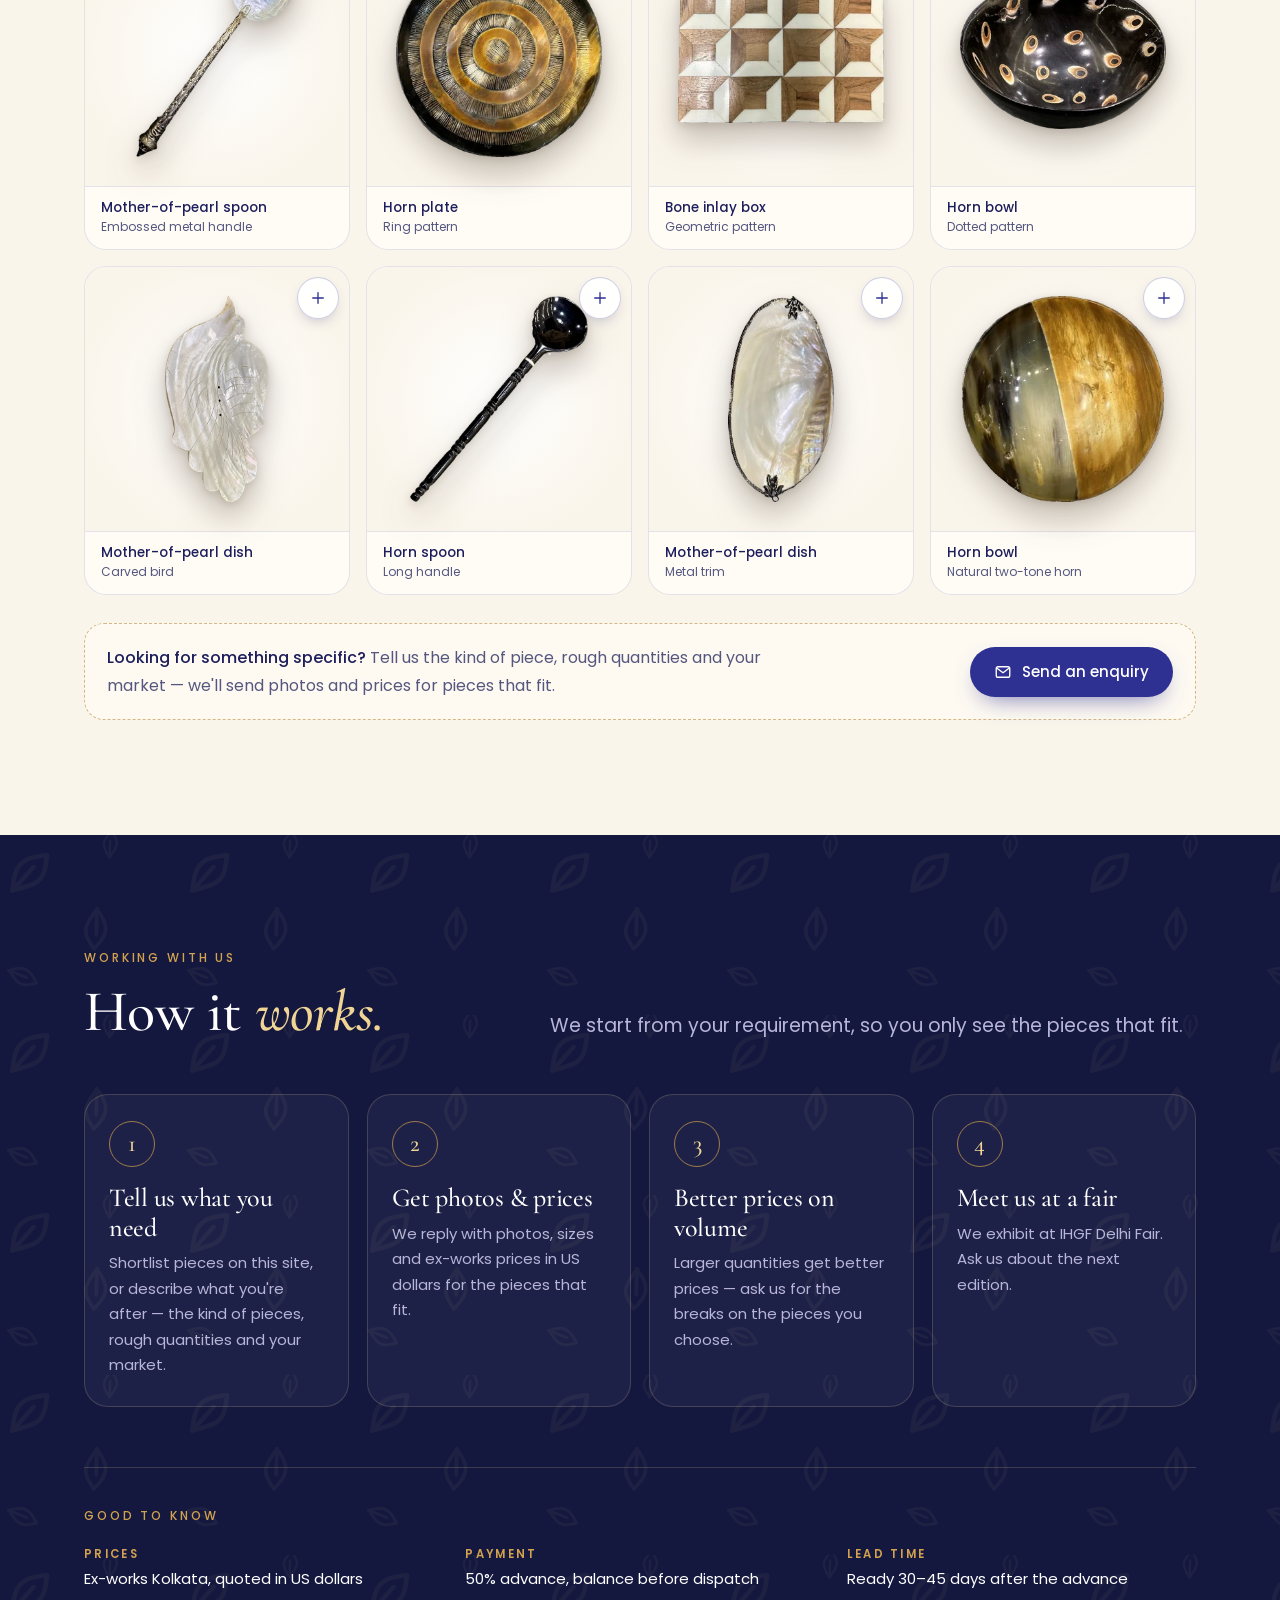
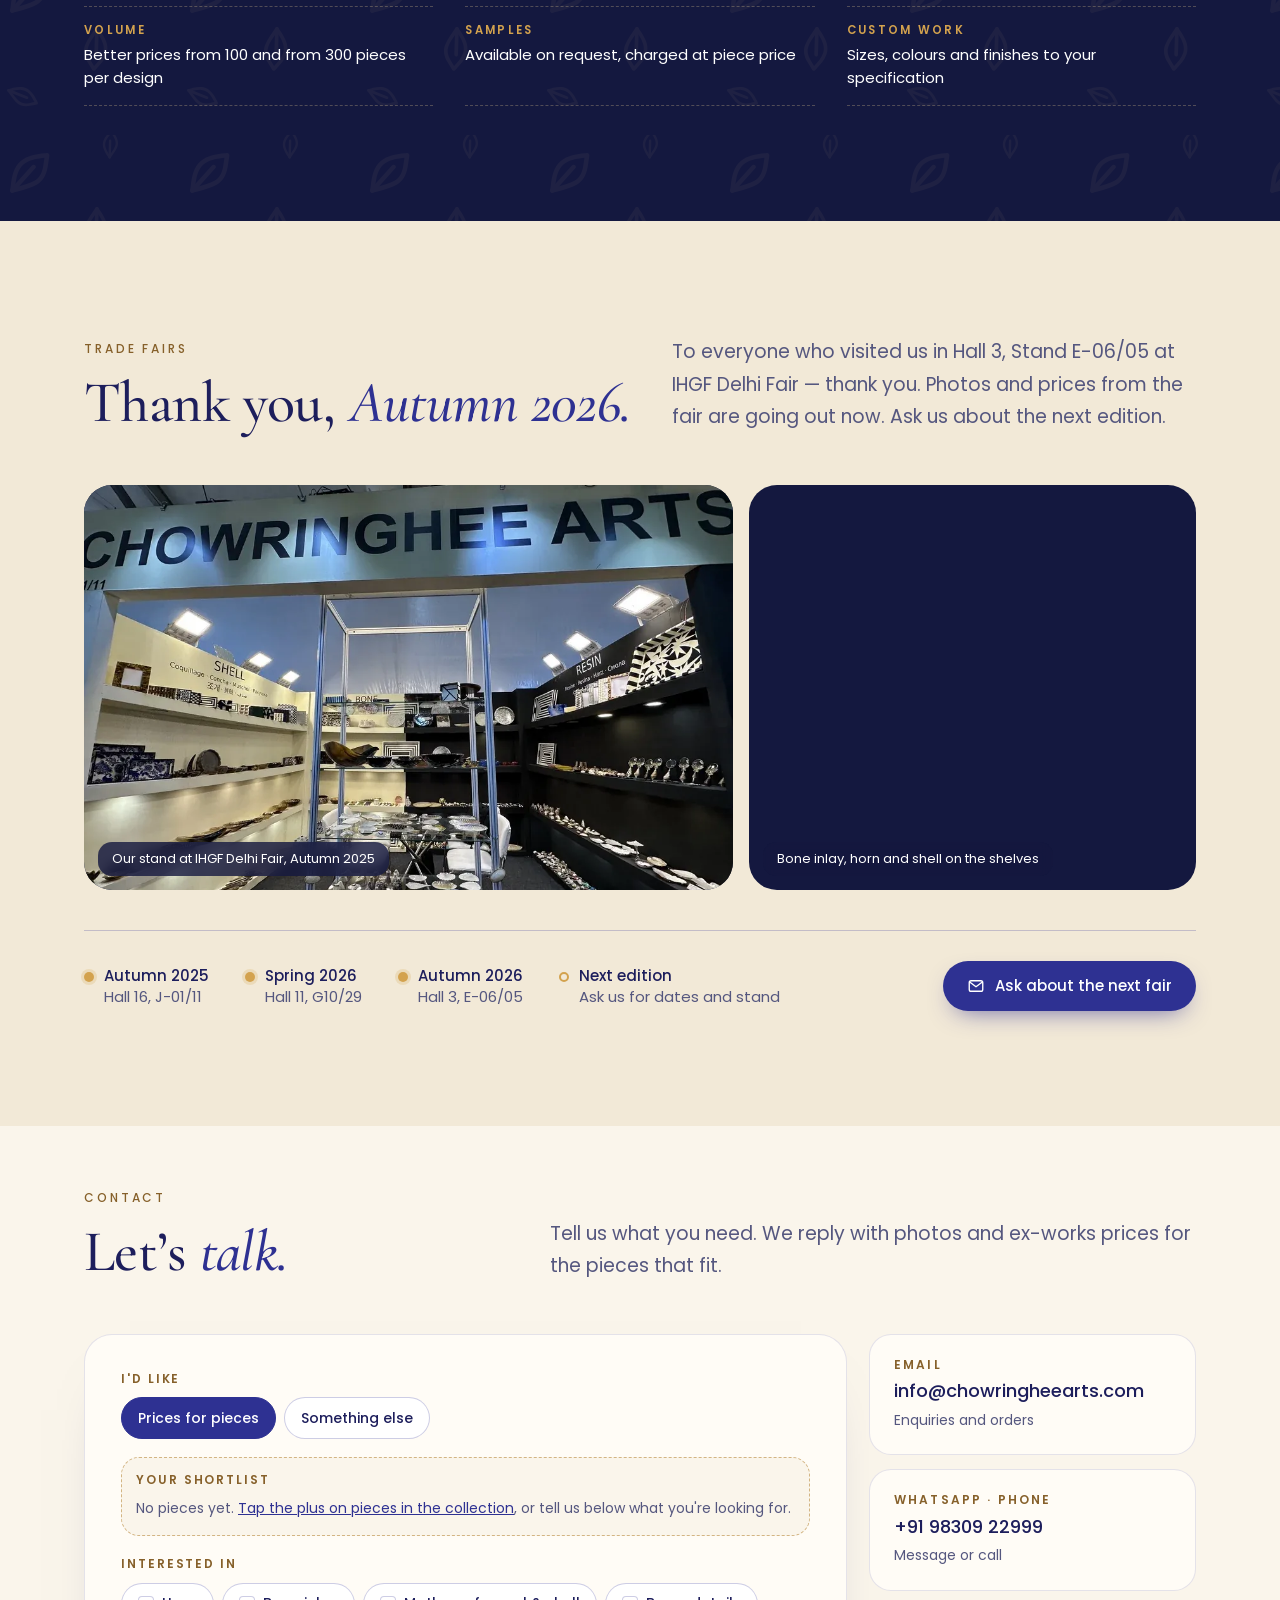
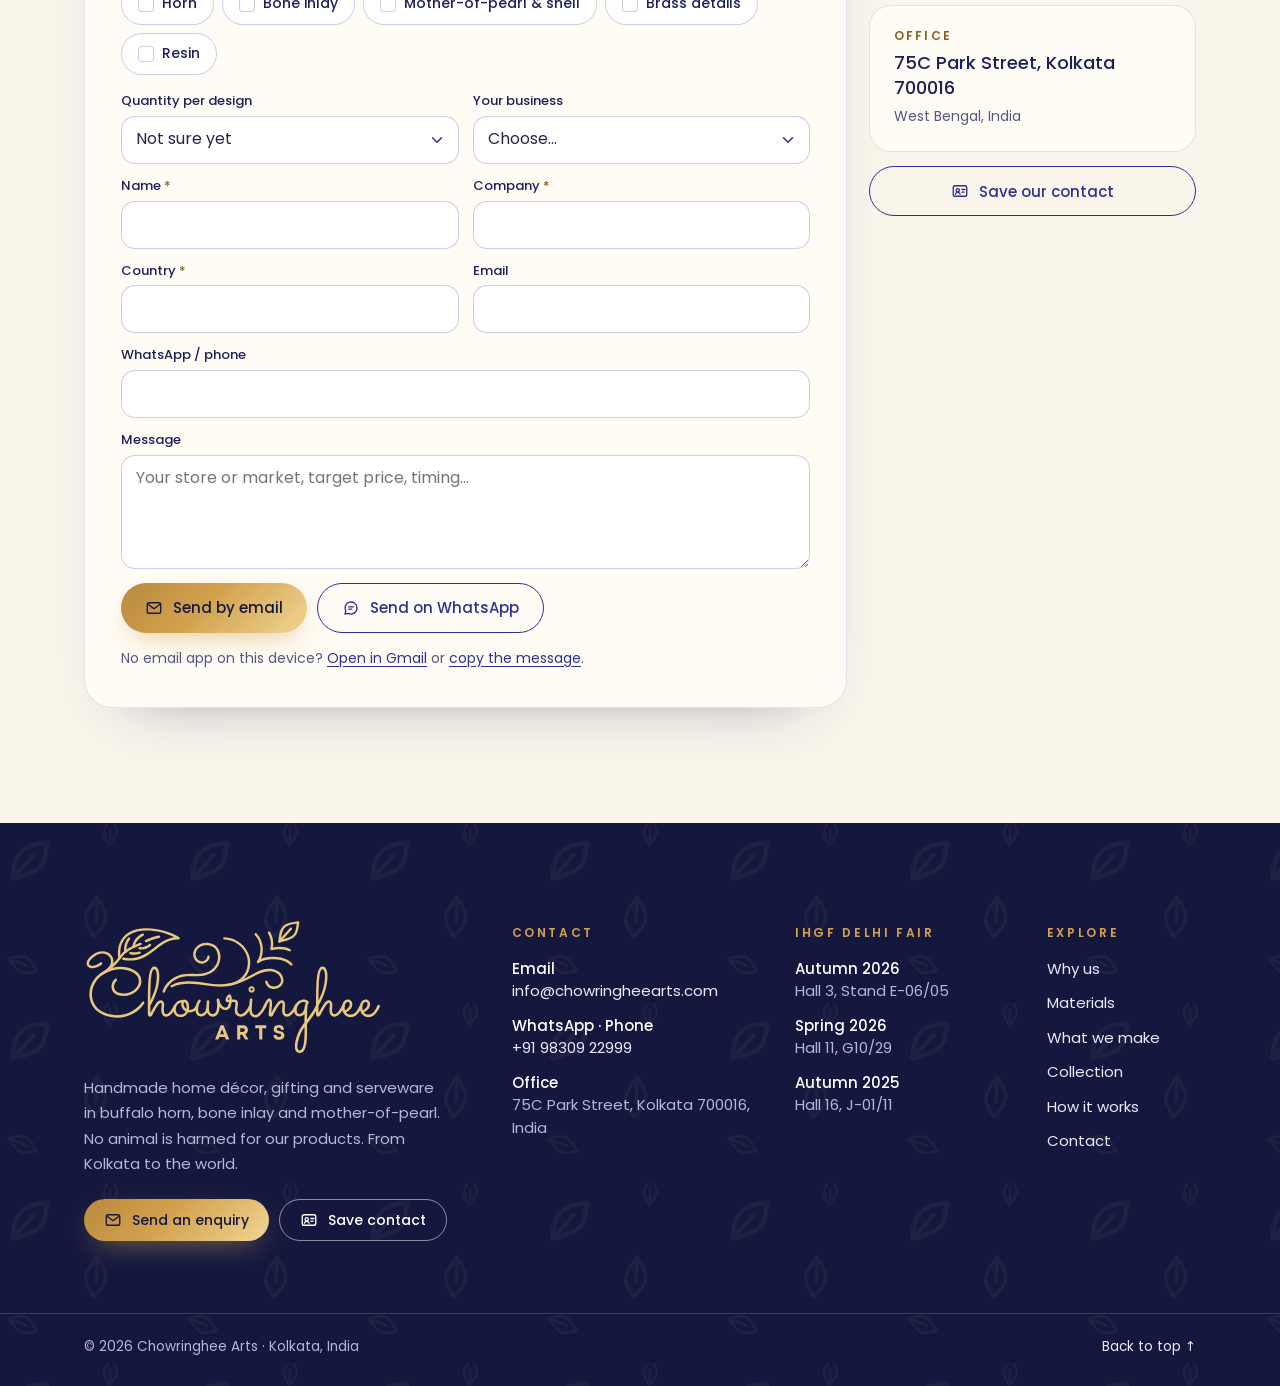
==== commit 46635bb2: "Post-fair refresh: full-photo hero, editorial collection grid with material filters, thank-you fair " ====
--- a/index.html
+++ b/index.html
@@ -20,7 +20,7 @@
 <meta property="og:image:height" content="630">
 <meta property="og:image:alt" content="Chowringhee Arts: a buffalo horn bowl, a bone inlay tray and a mother-of-pearl bird dish">
 <meta name="twitter:card" content="summary_large_image">
-<link rel="preload" as="image" href="assets/img/bone-inlay-tray-stars-600.webp" imagesrcset="assets/img/bone-inlay-tray-stars-300.webp 300w, assets/img/bone-inlay-tray-stars-600.webp 600w, assets/img/bone-inlay-tray-stars-1200.webp 1200w" imagesizes="(max-width:900px) 70vw, 400px" fetchpriority="high">
+<link rel="preload" as="image" href="assets/img/stand-shelves-1080.webp" imagesrcset="assets/img/stand-shelves-720.webp 720w, assets/img/stand-shelves-1080.webp 1080w, assets/img/stand-shelves-1440.webp 1440w" imagesizes="100vw" fetchpriority="high">
 <link rel="preload" href="assets/fonts/cormorant-garamond-latin-500-normal.woff2" as="font" type="font/woff2" crossorigin>
 <link rel="preload" href="assets/fonts/cormorant-garamond-latin-500-italic.woff2" as="font" type="font/woff2" crossorigin>
 <link rel="preload" href="assets/fonts/poppins-latin-400-normal.woff2" as="font" type="font/woff2" crossorigin>
@@ -126,34 +126,40 @@
 @media (min-width:901px){.menu{display:none!important}}
 html:not(.js) .menu-btn{display:none!important}
 
-/* hero */
-.hero{position:relative;background:var(--navy);color:var(--on-navy);overflow:hidden;padding:clamp(110px,14vw,150px) 0 clamp(64px,8vw,110px)}
-.hero::before,.buyers::before,.site-foot::before{content:"";position:absolute;inset:0;background-image:var(--pattern);background-size:180px 180px;opacity:.045;pointer-events:none}
-.hero::after{content:"";position:absolute;inset:0;background:radial-gradient(46% 56% at 73% 46%,rgba(211,162,78,.17),rgba(211,162,78,0) 100%);pointer-events:none}
-.hero-grid{position:relative;z-index:1;display:grid;grid-template-columns:1fr 1.05fr;gap:clamp(24px,4vw,64px);align-items:center}
-.hero .lede{margin:24px 0 32px}
+/* hero: one full-bleed photo behind the headline */
+.hero{position:relative;display:flex;flex-direction:column;justify-content:center;min-height:min(92vh,880px);background:var(--navy);color:var(--on-navy);overflow:hidden;padding:clamp(120px,15vw,170px) 0 clamp(110px,12vw,150px)}
+.buyers::before,.site-foot::before{content:"";position:absolute;inset:0;background-image:var(--pattern);background-size:180px 180px;opacity:.045;pointer-events:none}
+.hero-ph{position:absolute;inset:0;overflow:hidden;background:var(--navy)}
+.hero-ph img{width:100%;height:100%;object-fit:cover;object-position:62% 42%;filter:brightness(.78) contrast(1.05) saturate(.9);transform-origin:58% 45%;animation:hero-zoom 28s ease-out both}
+@keyframes hero-zoom{from{transform:scale(1)}to{transform:scale(1.07)}}
+.hero-veil{position:absolute;inset:0;pointer-events:none;background:linear-gradient(90deg,rgba(20,24,63,.97) 0%,rgba(20,24,63,.88) 34%,rgba(20,24,63,.38) 66%,rgba(20,24,63,.18) 100%),linear-gradient(0deg,rgba(20,24,63,.92) 0%,rgba(20,24,63,0) 44%),linear-gradient(180deg,rgba(20,24,63,.55) 0%,rgba(20,24,63,0) 30%)}
+.hero-grid{position:relative;z-index:1;width:100%;display:grid;grid-template-columns:minmax(0,640px) 1fr;gap:clamp(24px,4vw,64px);align-items:center}
+.hero h1{max-width:9.5em;text-shadow:0 2px 24px rgba(0,0,0,.25)}
+.hero .lede{margin:24px 0 32px;color:var(--on-navy);max-width:30em}
 .hero-eyebrow span{white-space:nowrap}
 .cta-row{display:flex;flex-wrap:wrap;gap:12px}
+.hero-foot{position:absolute;left:0;right:0;bottom:0;z-index:1;padding-bottom:clamp(22px,3vw,34px)}
+.hero-foot .wrap{display:flex;align-items:flex-end;justify-content:space-between;gap:18px 36px;flex-wrap:wrap}
+.hero-proof{list-style:none;margin:0;padding:0;display:flex;flex-wrap:wrap;gap:14px 30px}
+.hero-proof li{padding-left:12px;border-left:2px solid var(--gold);font:500 13.5px/1.3 var(--sans);color:#fff}
+.hero-proof li small{display:block;margin-top:3px;font:400 11px/1.2 var(--sans);letter-spacing:.14em;text-transform:uppercase;color:var(--on-navy-muted)}
+.hero-cap{margin:0;padding:9px 14px;border-radius:999px;background:rgba(20,24,63,.55);border:1px solid var(--line-navy);-webkit-backdrop-filter:blur(6px);backdrop-filter:blur(6px);font:400 12.5px/1.3 var(--sans);color:var(--on-navy-muted);white-space:nowrap}
+@media (max-width:900px){
+  .hero{min-height:100svh;justify-content:flex-end;padding:calc(var(--head) + 40vh) 0 150px}
+  .hero-ph img{object-position:50% 22%}
+  .hero-veil{background:linear-gradient(180deg,rgba(20,24,63,.62) 0%,rgba(20,24,63,.35) 24%,rgba(20,24,63,.86) 46%,rgba(20,24,63,.98) 70%)}
+  .hero-grid{grid-template-columns:1fr}
+  .hero .lede{margin:18px 0 26px}
+  .hero-proof{display:grid;grid-template-columns:1fr 1fr;gap:12px 16px}
+  .hero-cap{display:none}
+}
+@media (max-width:420px){.hero{padding-bottom:140px}.hero-proof li{font-size:13px}}
 .fair-pill{display:inline-flex;flex-wrap:wrap;align-items:center;gap:6px 10px;margin-top:30px;padding:9px 18px 9px 10px;border-radius:24px;background:rgba(255,255,255,.06);border:1px solid var(--line-navy);font:500 13px/1.3 var(--sans);color:var(--on-navy);text-decoration:none}
 .fair-pill b{display:inline-grid;place-items:center;height:26px;padding:0 10px;border-radius:999px;background:linear-gradient(135deg,var(--gold-lo),var(--gold-hi));color:var(--navy);font-weight:600;font-size:12px;letter-spacing:.06em}
 .fair-pill .count{color:var(--gold-hi)}
 .fair-pill .sep{opacity:.5}
 @media (max-width:520px){.fair-pill .sep{display:none}.fair-pill .count{flex-basis:100%;padding-left:4px}}
 .fair-pill:hover{border-color:var(--gold)}
-.showcase{position:relative;width:100%;max-width:520px;aspect-ratio:1/1.08;margin-left:auto}
-.showcase .arch,.slide{position:absolute;left:7%;right:7%;top:2%;bottom:12%}
-.showcase .arch{border-radius:999px 999px 26px 26px;background:linear-gradient(180deg,rgba(240,213,148,.15),rgba(240,213,148,.05) 64%,rgba(240,213,148,.02));border:1px solid rgba(240,213,148,.3);overflow:hidden}
-.showcase .shelf{position:absolute;left:0;right:0;bottom:0;height:23%;background:linear-gradient(180deg,rgba(240,213,148,.13),rgba(240,213,148,.03));border-top:1px solid rgba(240,213,148,.36)}
-.slide{margin:0;opacity:0;animation:slide-cycle 15s infinite}
-.slide img{position:absolute;left:50%;bottom:16%;transform:translateX(-50%);max-width:80%;max-height:54%;width:auto;height:auto;object-fit:contain;filter:drop-shadow(0 26px 24px rgba(0,0,0,.5)) drop-shadow(0 5px 6px rgba(0,0,0,.3))}
-.slide figcaption{position:absolute;left:0;right:0;bottom:-10.5%;text-align:center;font:600 12px/1 var(--sans);letter-spacing:.24em;text-transform:uppercase;color:var(--gold-hi)}
-.s1{animation-delay:-.75s}.s2{animation-delay:4.25s}.s3{animation-delay:9.25s}
-@keyframes slide-cycle{0%{opacity:0;transform:translateY(10px)}5%{opacity:1;transform:none}31%{opacity:1;transform:none}36%{opacity:0;transform:translateY(-6px)}100%{opacity:0}}
-.dots{position:absolute;left:0;right:0;bottom:0;display:flex;justify-content:center;gap:9px}
-.dots i{width:7px;height:7px;border-radius:50%;background:rgba(240,213,148,.28);animation:dot-cycle 15s infinite}
-.dots i:nth-child(1){animation-delay:-.75s}.dots i:nth-child(2){animation-delay:4.25s}.dots i:nth-child(3){animation-delay:9.25s}
-@keyframes dot-cycle{0%,36%,100%{background:rgba(240,213,148,.28)}5%,31%{background:#F0D594}}
-@media (max-width:900px){.hero-grid{grid-template-columns:1fr}.showcase{order:-1;max-width:340px;aspect-ratio:1/1;margin:0 auto}.hero::after{background:radial-gradient(70% 34% at 50% 26%,rgba(211,162,78,.17),rgba(211,162,78,0) 100%)}}
 
 /* ribbon */
 .ribbon{background:linear-gradient(90deg,var(--gold-lo),var(--gold) 50%,var(--gold-lo));color:var(--navy);overflow:hidden;white-space:nowrap}
@@ -271,11 +277,23 @@
 .hint{display:flex;align-items:center;gap:10px;margin:-14px 0 22px;font-size:14.5px;color:var(--muted)}
 .hint .mini{display:inline-grid;place-items:center;width:26px;height:26px;border-radius:50%;border:1.5px solid var(--line-2);color:var(--ink);flex:none}
 .hint .mini svg{width:14px;height:14px}
-.gallery{display:grid;grid-template-columns:repeat(4,1fr);gap:16px}
-@media (max-width:980px){.gallery{grid-template-columns:repeat(3,1fr)}}
-@media (max-width:640px){.gallery{grid-template-columns:repeat(2,1fr);gap:12px}.js .gallery:not(.all) .tile:nth-child(n+9){display:none}.tile figcaption{padding:10px 12px 12px}.tile .t{font-size:13px}.pick{top:8px;right:8px;width:40px;height:40px}}
+.filters{display:flex;flex-wrap:wrap;gap:8px;margin:0 0 22px;padding:0;list-style:none}
+.filters button{min-height:40px;padding:0 16px;border-radius:999px;border:1.5px solid var(--line-2);background:var(--card);color:var(--ink);font:500 13.5px/1 var(--sans);cursor:pointer;transition:background .15s ease,border-color .15s ease,color .15s ease}
+.filters button:hover{border-color:var(--ink)}
+.filters button[aria-pressed=true]{background:var(--ink);border-color:var(--ink);color:#fff}
+.gallery{display:grid;grid-template-columns:repeat(4,1fr);grid-auto-flow:dense;gap:16px}
+.tile.big{grid-column:span 2;grid-row:span 2}
+.tile.wide{grid-column:span 2}
+.tile.big .ph,.tile.wide .ph{aspect-ratio:auto;min-height:0}
+.tile.big .ph img{max-width:84%;max-height:84%}
+.tile.wide .ph img{max-width:86%;max-height:78%}
+.tile.big figcaption .t{font-size:17px}
+.tag{position:absolute;top:14px;left:14px;z-index:2;padding:7px 12px;border-radius:999px;background:var(--navy);color:var(--gold-hi);font:600 11px/1 var(--sans);letter-spacing:.16em;text-transform:uppercase;pointer-events:none}
+@media (max-width:980px){.gallery{grid-template-columns:repeat(3,1fr)}.tile.big{grid-column:span 3;grid-row:span 2}.tile.wide{grid-column:span 1}.tile.wide .ph{aspect-ratio:1/1}}
+@media (max-width:640px){.gallery{grid-template-columns:repeat(2,1fr);gap:12px}.tile.big{grid-column:span 2;grid-row:span 1}.tile.big .ph{aspect-ratio:16/9}.tile.big .ph img{max-width:76%;max-height:76%}.js .gallery:not(.all):not(.filtered) .tile:nth-child(n+10){display:none}.tile figcaption{padding:10px 12px 12px}.tile .t{font-size:13px}.tile.big figcaption .t{font-size:15px}.pick{top:8px;right:8px;width:40px;height:40px}.tag{top:10px;left:10px}}
 .tile{position:relative;margin:0;background:var(--card);border:1px solid var(--line);border-radius:22px;overflow:hidden;display:flex;flex-direction:column;transition:border-color .2s ease,box-shadow .2s ease}
 .tile.on{border-color:var(--gold);box-shadow:0 0 0 2px rgba(211,162,78,.4)}
+.tile[hidden]{display:none!important}
 .tile .ph{all:unset;box-sizing:border-box;position:relative;display:block;aspect-ratio:1/1;flex:1 0 auto;background:radial-gradient(70% 70% at 50% 50%,#fff,var(--paper) 75%);cursor:zoom-in}
 .tile .ph:focus-visible{outline:3px solid var(--gold);outline-offset:-3px;border-radius:22px 22px 0 0}
 .tile img{position:absolute;inset:0;margin:auto;max-width:78%;max-height:78%;width:auto;height:auto;object-fit:contain;filter:drop-shadow(0 16px 16px rgba(60,40,20,.25)) drop-shadow(0 3px 4px rgba(60,40,20,.18));transition:transform .45s ease}
@@ -292,7 +310,7 @@
 .tile.on .pick .i-plus{opacity:0;transform:scale(.6)}
 .tile.on .pick .i-check{opacity:1;transform:none}
 .more-btn{display:none;margin:18px auto 0}
-@media (max-width:640px){.js .more-btn{display:flex}}
+@media (max-width:640px){.js .more-btn{display:flex}.gallery.filtered+.more-btn{display:none!important}}
 .gal-note{display:flex;align-items:center;justify-content:space-between;gap:16px 24px;flex-wrap:wrap;margin-top:28px;padding:20px 22px;border-radius:20px;border:1px dashed rgba(185,138,62,.6);background:rgba(255,252,246,.7)}
 .gal-note p{margin:0;color:var(--muted);max-width:44em}
 .gal-note b{color:var(--ink-deep);font-weight:500}
@@ -309,40 +327,20 @@
 .step h3{margin:16px 0 8px;color:#fff;font-size:26px}
 .step p{margin:0;color:var(--on-navy-muted);font-size:15px}
 
-/* fair */
-.ticket{position:relative;display:grid;grid-template-columns:1.1fr auto 1fr;border-radius:28px;background:var(--ink);color:#fff;overflow:hidden;box-shadow:0 30px 60px -30px rgba(29,30,92,.6)}
-.ticket::before{content:"";position:absolute;inset:0;background:radial-gradient(80% 120% at 0% 0%,rgba(240,213,148,.2),transparent 55%);pointer-events:none}
-.t-left,.t-mid,.t-right{padding:clamp(24px,3.4vw,40px);position:relative}
-.t-left .eyebrow{color:var(--gold-hi)}
-.t-left h2{color:#fff;font-size:clamp(32px,3.2vw,44px)}
-.t-left p{color:rgba(255,255,255,.82);margin:14px 0 0;font-size:15px}
-.t-mid{display:flex;flex-direction:column;justify-content:center;align-items:center;text-align:center;border-left:2px dashed rgba(240,213,148,.45);border-right:2px dashed rgba(240,213,148,.45);min-width:190px}
-.t-mid .hall{font:500 13px/1 var(--sans);letter-spacing:.26em;text-transform:uppercase;color:var(--gold-hi)}
-.t-mid .big{font:600 clamp(58px,6.4vw,86px)/.95 var(--serif);font-variant-numeric:lining-nums;font-feature-settings:"lnum" 1;color:#fff;margin:6px 0 10px}
-.t-mid .stand{font:600 clamp(18px,2vw,23px)/1.2 var(--sans);letter-spacing:.04em;color:var(--gold-hi)}
-.nt{position:absolute;width:30px;height:30px;border-radius:50%;background:var(--paper)}
-.nt.tl{left:-16px;top:-15px}.nt.bl{left:-16px;bottom:-15px}.nt.tr{right:-16px;top:-15px}.nt.br{right:-16px;bottom:-15px}
-.t-right{display:flex;flex-direction:column;justify-content:center;gap:8px}
-.count-chip{display:inline-flex;align-items:center;gap:9px;align-self:flex-start;margin:0 0 4px;padding:7px 13px;border-radius:999px;background:rgba(240,213,148,.16);color:var(--gold-hi);font:600 12.5px/1 var(--sans);letter-spacing:.04em}
-.count-chip::before{content:"";width:8px;height:8px;border-radius:50%;background:var(--gold-hi);box-shadow:0 0 0 4px rgba(240,213,148,.2)}
-.is-during .count-chip::before{background:#7BD88F;box-shadow:0 0 0 4px rgba(123,216,143,.22)}
-.t-right .when{font:500 19px/1.35 var(--sans);color:#fff}
-.t-right .where{font-size:14.5px;color:rgba(255,255,255,.8);margin-bottom:10px}
-.t-actions{display:flex;flex-wrap:wrap;gap:10px}
-.t-actions .btn{min-height:44px;font-size:14px;padding:0 18px}
-@media (max-width:860px){.ticket{grid-template-columns:1fr}.t-mid{border:0;border-top:2px dashed rgba(240,213,148,.45);border-bottom:2px dashed rgba(240,213,148,.45);flex-direction:row;gap:18px;justify-content:flex-start;text-align:left}.t-mid .big{margin:0}.nt{display:none}}
-.fair-row{display:grid;grid-template-columns:1.3fr .7fr;gap:22px;margin-top:22px}
+/* fair: thank-you, photos from the stand, where we've been */
+.fair-sec{background:var(--paper-2)}
+.fair-gallery{display:grid;grid-template-columns:1.45fr 1fr;gap:16px}
 .stand-photo{margin:0;border-radius:28px;overflow:hidden;position:relative;background:var(--navy);aspect-ratio:16/10}
 .stand-photo img{position:absolute;inset:0;width:100%;height:100%;object-fit:cover;object-position:50% 18%}
-.past-card{display:flex;flex-direction:column;border-radius:28px;background:var(--card);border:1px solid var(--line);padding:28px 26px}
-.past-card h3{font-size:26px;margin-bottom:16px}
-.past-list{list-style:none;margin:0 0 22px;padding:0;display:grid;gap:14px}
-.past-list li{color:var(--muted);font-size:15px;line-height:1.45;padding-left:18px;position:relative}
-.past-list li::before{content:"";position:absolute;left:0;top:.55em;width:8px;height:8px;border-radius:50%;border:1.5px solid var(--gold-lo)}
-.past-list li.now::before{background:var(--gold);border-color:var(--gold)}
+.stand-photo.tall{aspect-ratio:auto;min-height:260px}
+.stand-photo.tall img{object-position:50% 40%}
+.fair-foot{display:flex;align-items:center;justify-content:space-between;gap:18px 40px;flex-wrap:wrap;margin-top:clamp(28px,4vw,40px);padding-top:clamp(22px,3vw,30px);border-top:1px solid var(--line-2)}
+.past-list{list-style:none;margin:0;padding:0;display:flex;flex-wrap:wrap;gap:12px 36px}
+.past-list li{position:relative;padding-left:20px;font-size:15px;line-height:1.4;color:var(--muted)}
+.past-list li::before{content:"";position:absolute;left:0;top:.5em;width:10px;height:10px;border-radius:50%;background:var(--gold);box-shadow:0 0 0 3px rgba(211,162,78,.22)}
+.past-list li.next::before{background:transparent;border:2px solid var(--gold);box-shadow:none;box-sizing:border-box}
 .past-list b{display:block;color:var(--ink-deep);font-weight:500}
-.past-card .btn{margin-top:auto;align-self:flex-start}
-@media (max-width:900px){.fair-row{grid-template-columns:1fr}.stand-photo{aspect-ratio:4/3}}
+@media (max-width:900px){.fair-gallery{grid-template-columns:1fr}.stand-photo{aspect-ratio:4/3}.stand-photo.tall{aspect-ratio:16/10}.fair-foot{align-items:flex-start;flex-direction:column}}
 
 /* enquire */
 .enquire{padding-top:clamp(40px,5vw,72px)}
@@ -463,7 +461,7 @@
   html{scroll-behavior:auto}
   *,*::before,*::after{transition:none!important}
   .ribbon .track{animation:none}
-  .slide{animation:none}.s1{opacity:1}.dots{display:none}
+  .hero-ph img{animation:none}
   .logo-draw path{animation:none!important;fill-opacity:1!important;stroke-width:0!important;stroke-dashoffset:0!important}
 }
 /* logo drawing (inserted from assets/logo-draw.svg) */
@@ -505,23 +503,28 @@
 
 <main id="main">
   <section class="hero on-navy" aria-labelledby="hero-title">
+    <div class="hero-ph" aria-hidden="true"><img src="assets/img/stand-shelves-1080.webp" srcset="assets/img/stand-shelves-720.webp 720w, assets/img/stand-shelves-1080.webp 1080w, assets/img/stand-shelves-1440.webp 1440w" sizes="100vw" width="1440" height="1192" alt="" loading="eager" fetchpriority="high" decoding="async"></div>
+    <div class="hero-veil" aria-hidden="true"></div>
     <div class="wrap hero-grid">
       <div>
         <p class="eyebrow hero-eyebrow"><span>Buffalo horn</span> · <span>Bone inlay</span> · <span>Mother-of-pearl</span></p>
         <h1 id="hero-title">Handmade in India, <em>for trade.</em></h1>
-        <p class="lede">Home décor, gifting and serveware, made by hand by our karigars for importers and stores abroad. Our horn and bone are by-products of cattle farming — no animal is harmed for our products.</p>
+        <p class="lede">Home décor, gifting and serveware, made by hand by our karigars in Kolkata for importers and stores abroad. Our horn and bone are by-products of cattle farming — no animal is harmed for our products.</p>
         <div class="cta-row">
           <a class="btn btn-gold" href="#enquire"><svg viewBox="0 0 24 24" fill="none" stroke="currentColor" stroke-width="1.8" stroke-linecap="round" stroke-linejoin="round" aria-hidden="true" focusable="false"><rect x="3" y="5" width="18" height="14" rx="2.5"/><path d="m4 7 8 6 8-6"/></svg>Send an enquiry</a>
           <a class="btn btn-line" href="https://wa.me/919830922999?text=Hello%20Chowringhee%20Arts%2C%20I%20found%20you%20on%20your%20website." target="_blank" rel="noopener"><svg viewBox="0 0 24 24" fill="none" stroke="currentColor" stroke-width="1.8" stroke-linecap="round" stroke-linejoin="round" aria-hidden="true" focusable="false"><path d="M20 12a8 8 0 0 1-11.7 7.1L4 20l1-4.1A8 8 0 1 1 20 12Z"/><path d="M9 10.5h6M9 13.5h4"/></svg>WhatsApp us</a>
         </div>
-        <a class="fair-pill fair-before" href="#fair"><b>IHGF</b><span>Hall 3 · Stand E-06/05</span><span class="sep" aria-hidden="true">·</span><span class="count js-count">13–17 Oct 2026</span></a>
-      </div>
-      <div class="showcase" aria-hidden="true">
-        <div class="arch"><span class="shelf"></span></div>
-        <figure class="slide s1"><img class="p1" src="assets/img/bone-inlay-tray-stars-600.webp" srcset="assets/img/bone-inlay-tray-stars-300.webp 300w, assets/img/bone-inlay-tray-stars-600.webp 600w, assets/img/bone-inlay-tray-stars-1200.webp 1200w" sizes="(max-width:900px) 70vw, 400px" width="1200" height="688" alt="" loading="eager" fetchpriority="high"><figcaption>Bone inlay</figcaption></figure>
-        <figure class="slide s2"><img class="p2" src="assets/img/horn-bowl-amber-600.webp" srcset="assets/img/horn-bowl-amber-300.webp 300w, assets/img/horn-bowl-amber-600.webp 600w, assets/img/horn-bowl-amber-1200.webp 1200w" sizes="(max-width:900px) 60vw, 340px" width="1200" height="869" alt="" loading="eager"><figcaption>Buffalo horn</figcaption></figure>
-        <figure class="slide s3"><img class="p3" src="assets/img/mop-bird-platter-600.webp" srcset="assets/img/mop-bird-platter-300.webp 300w, assets/img/mop-bird-platter-600.webp 600w, assets/img/mop-bird-platter-1200.webp 1200w" sizes="(max-width:900px) 70vw, 400px" width="1200" height="643" alt="" loading="eager"><figcaption>Mother-of-pearl</figcaption></figure>
-        <div class="dots"><i></i><i></i><i></i></div>
+      </div>
+    </div>
+    <div class="hero-foot">
+      <div class="wrap">
+        <ul class="hero-proof">
+          <li>10 years<small>in business</small></li>
+          <li>4,000+ designs<small>nine categories</small></li>
+          <li>Ex-works, US dollars<small>50% advance · 30–45 days</small></li>
+          <li>IHGF Delhi Fair<small>regular exhibitor</small></li>
+        </ul>
+        <p class="hero-cap">Our karigars' work on our stand at IHGF Delhi Fair</p>
       </div>
     </div>
   </section>
@@ -682,24 +685,25 @@
         </div>
         <p class="lede">A small selection from our range. Ask us for sizes and ex-works prices on anything you like.</p>
       </div>
-      <p class="hint js-only"><span class="mini"><svg class="i-plus" viewBox="0 0 24 24" fill="none" stroke="currentColor" stroke-width="1.8" stroke-linecap="round" stroke-linejoin="round" aria-hidden="true" focusable="false"><path d="M12 5v14M5 12h14"/></svg></span>Tap the plus on any piece to add it to your shortlist, then send the list with your enquiry.</p>
+      <p class="hint js-only"><span class="mini"><svg class="i-plus" viewBox="0 0 24 24" fill="none" stroke="currentColor" stroke-width="1.8" stroke-linecap="round" stroke-linejoin="round" aria-hidden="true" focusable="false"><path d="M12 5v14M5 12h14"/></svg></span>Tap a material to filter. Tap the plus on any piece to add it to your shortlist, then send the list with your enquiry.</p>
+      <ul class="filters js-only" aria-label="Filter by material"><li><button type="button" data-mat="" aria-pressed="true">All pieces</button></li><li><button type="button" data-mat="Buffalo horn" aria-pressed="false">Horn</button></li><li><button type="button" data-mat="Bone inlay" aria-pressed="false">Bone inlay</button></li><li><button type="button" data-mat="Mother-of-pearl" aria-pressed="false">Mother-of-pearl</button></li></ul>
       <div class="gallery" id="gallery">
+        <figure class="tile big" data-id="horn-bowls-trio" data-title="Horn bowls — three finishes" data-sub="Natural, dotted and brass-striped" data-mat="Buffalo horn"><span class="tag">Signature</span><button class="ph" type="button" aria-label="View larger: Horn bowls — three finishes — Natural, dotted and brass-striped"><img src="assets/img/horn-bowls-trio-600.webp" srcset="assets/img/horn-bowls-trio-300.webp 300w, assets/img/horn-bowls-trio-600.webp 600w, assets/img/horn-bowls-trio-1200.webp 1200w" sizes="(max-width:980px) 92vw, 580px" width="1188" height="715" alt="Horn bowls — three finishes — Natural, dotted and brass-striped" loading="lazy" decoding="async"></button><button class="pick" type="button" aria-pressed="false" aria-label="Add to shortlist: Horn bowls — three finishes — Natural, dotted and brass-striped"><svg class="i-plus" viewBox="0 0 24 24" fill="none" stroke="currentColor" stroke-width="1.8" stroke-linecap="round" stroke-linejoin="round" aria-hidden="true" focusable="false"><path d="M12 5v14M5 12h14"/></svg><svg class="i-check" viewBox="0 0 24 24" fill="none" stroke="currentColor" stroke-width="1.8" stroke-linecap="round" stroke-linejoin="round" aria-hidden="true" focusable="false"><path d="m5 12.5 4.5 4.5L19 7.5"/></svg></button><figcaption><span class="t">Horn bowls — three finishes<small>Natural, dotted and brass-striped</small></span></figcaption></figure>
         <figure class="tile" data-id="bone-inlay-tray-stars" data-title="Bone inlay tray" data-sub="Black and white pattern" data-mat="Bone inlay"><button class="ph" type="button" aria-label="View larger: Bone inlay tray — Black and white pattern"><img src="assets/img/bone-inlay-tray-stars-600.webp" srcset="assets/img/bone-inlay-tray-stars-300.webp 300w, assets/img/bone-inlay-tray-stars-600.webp 600w, assets/img/bone-inlay-tray-stars-1200.webp 1200w" sizes="(max-width:640px) 44vw, (max-width:980px) 30vw, 280px" width="1200" height="688" alt="Bone inlay tray — Black and white pattern" loading="lazy" decoding="async"></button><button class="pick" type="button" aria-pressed="false" aria-label="Add to shortlist: Bone inlay tray — Black and white pattern"><svg class="i-plus" viewBox="0 0 24 24" fill="none" stroke="currentColor" stroke-width="1.8" stroke-linecap="round" stroke-linejoin="round" aria-hidden="true" focusable="false"><path d="M12 5v14M5 12h14"/></svg><svg class="i-check" viewBox="0 0 24 24" fill="none" stroke="currentColor" stroke-width="1.8" stroke-linecap="round" stroke-linejoin="round" aria-hidden="true" focusable="false"><path d="m5 12.5 4.5 4.5L19 7.5"/></svg></button><figcaption><span class="t">Bone inlay tray<small>Black and white pattern</small></span></figcaption></figure>
+        <figure class="tile" data-id="mop-flower-dish" data-title="Mother-of-pearl dish" data-sub="Carved flower" data-mat="Mother-of-pearl"><button class="ph" type="button" aria-label="View larger: Mother-of-pearl dish — Carved flower"><img src="assets/img/mop-flower-dish-600.webp" srcset="assets/img/mop-flower-dish-300.webp 235w, assets/img/mop-flower-dish-600.webp 470w, assets/img/mop-flower-dish-1200.webp 941w" sizes="(max-width:640px) 44vw, (max-width:980px) 30vw, 280px" width="941" height="1200" alt="Mother-of-pearl dish — Carved flower" loading="lazy" decoding="async"></button><button class="pick" type="button" aria-pressed="false" aria-label="Add to shortlist: Mother-of-pearl dish — Carved flower"><svg class="i-plus" viewBox="0 0 24 24" fill="none" stroke="currentColor" stroke-width="1.8" stroke-linecap="round" stroke-linejoin="round" aria-hidden="true" focusable="false"><path d="M12 5v14M5 12h14"/></svg><svg class="i-check" viewBox="0 0 24 24" fill="none" stroke="currentColor" stroke-width="1.8" stroke-linecap="round" stroke-linejoin="round" aria-hidden="true" focusable="false"><path d="m5 12.5 4.5 4.5L19 7.5"/></svg></button><figcaption><span class="t">Mother-of-pearl dish<small>Carved flower</small></span></figcaption></figure>
         <figure class="tile" data-id="horn-bowl-brass-stripes" data-title="Horn bowl" data-sub="Striped pattern" data-mat="Buffalo horn"><button class="ph" type="button" aria-label="View larger: Horn bowl — Striped pattern"><img src="assets/img/horn-bowl-brass-stripes-600.webp" srcset="assets/img/horn-bowl-brass-stripes-300.webp 300w, assets/img/horn-bowl-brass-stripes-600.webp 600w, assets/img/horn-bowl-brass-stripes-1200.webp 1200w" sizes="(max-width:640px) 44vw, (max-width:980px) 30vw, 280px" width="1200" height="919" alt="Horn bowl — Striped pattern" loading="lazy" decoding="async"></button><button class="pick" type="button" aria-pressed="false" aria-label="Add to shortlist: Horn bowl — Striped pattern"><svg class="i-plus" viewBox="0 0 24 24" fill="none" stroke="currentColor" stroke-width="1.8" stroke-linecap="round" stroke-linejoin="round" aria-hidden="true" focusable="false"><path d="M12 5v14M5 12h14"/></svg><svg class="i-check" viewBox="0 0 24 24" fill="none" stroke="currentColor" stroke-width="1.8" stroke-linecap="round" stroke-linejoin="round" aria-hidden="true" focusable="false"><path d="m5 12.5 4.5 4.5L19 7.5"/></svg></button><figcaption><span class="t">Horn bowl<small>Striped pattern</small></span></figcaption></figure>
         <figure class="tile" data-id="mop-dish-jewels" data-title="Mother-of-pearl dish" data-sub="Set with stones" data-mat="Mother-of-pearl"><button class="ph" type="button" aria-label="View larger: Mother-of-pearl dish — Set with stones"><img src="assets/img/mop-dish-jewels-600.webp" srcset="assets/img/mop-dish-jewels-300.webp 300w, assets/img/mop-dish-jewels-600.webp 600w, assets/img/mop-dish-jewels-1200.webp 755w" sizes="(max-width:640px) 44vw, (max-width:980px) 30vw, 280px" width="755" height="398" alt="Mother-of-pearl dish — Set with stones" loading="lazy" decoding="async"></button><button class="pick" type="button" aria-pressed="false" aria-label="Add to shortlist: Mother-of-pearl dish — Set with stones"><svg class="i-plus" viewBox="0 0 24 24" fill="none" stroke="currentColor" stroke-width="1.8" stroke-linecap="round" stroke-linejoin="round" aria-hidden="true" focusable="false"><path d="M12 5v14M5 12h14"/></svg><svg class="i-check" viewBox="0 0 24 24" fill="none" stroke="currentColor" stroke-width="1.8" stroke-linecap="round" stroke-linejoin="round" aria-hidden="true" focusable="false"><path d="m5 12.5 4.5 4.5L19 7.5"/></svg></button><figcaption><span class="t">Mother-of-pearl dish<small>Set with stones</small></span></figcaption></figure>
-        <figure class="tile" data-id="horn-bowl-two-tone" data-title="Horn bowl" data-sub="Natural two-tone horn" data-mat="Buffalo horn"><button class="ph" type="button" aria-label="View larger: Horn bowl — Natural two-tone horn"><img src="assets/img/horn-bowl-two-tone-600.webp" srcset="assets/img/horn-bowl-two-tone-300.webp 293w, assets/img/horn-bowl-two-tone-600.webp 470w" sizes="(max-width:640px) 44vw, (max-width:980px) 30vw, 280px" width="470" height="482" alt="Horn bowl — Natural two-tone horn" loading="lazy" decoding="async"></button><button class="pick" type="button" aria-pressed="false" aria-label="Add to shortlist: Horn bowl — Natural two-tone horn"><svg class="i-plus" viewBox="0 0 24 24" fill="none" stroke="currentColor" stroke-width="1.8" stroke-linecap="round" stroke-linejoin="round" aria-hidden="true" focusable="false"><path d="M12 5v14M5 12h14"/></svg><svg class="i-check" viewBox="0 0 24 24" fill="none" stroke="currentColor" stroke-width="1.8" stroke-linecap="round" stroke-linejoin="round" aria-hidden="true" focusable="false"><path d="m5 12.5 4.5 4.5L19 7.5"/></svg></button><figcaption><span class="t">Horn bowl<small>Natural two-tone horn</small></span></figcaption></figure>
-        <figure class="tile" data-id="mop-flower-dish" data-title="Mother-of-pearl dish" data-sub="Carved flower" data-mat="Mother-of-pearl"><button class="ph" type="button" aria-label="View larger: Mother-of-pearl dish — Carved flower"><img src="assets/img/mop-flower-dish-600.webp" srcset="assets/img/mop-flower-dish-300.webp 235w, assets/img/mop-flower-dish-600.webp 470w, assets/img/mop-flower-dish-1200.webp 941w" sizes="(max-width:640px) 44vw, (max-width:980px) 30vw, 280px" width="941" height="1200" alt="Mother-of-pearl dish — Carved flower" loading="lazy" decoding="async"></button><button class="pick" type="button" aria-pressed="false" aria-label="Add to shortlist: Mother-of-pearl dish — Carved flower"><svg class="i-plus" viewBox="0 0 24 24" fill="none" stroke="currentColor" stroke-width="1.8" stroke-linecap="round" stroke-linejoin="round" aria-hidden="true" focusable="false"><path d="M12 5v14M5 12h14"/></svg><svg class="i-check" viewBox="0 0 24 24" fill="none" stroke="currentColor" stroke-width="1.8" stroke-linecap="round" stroke-linejoin="round" aria-hidden="true" focusable="false"><path d="m5 12.5 4.5 4.5L19 7.5"/></svg></button><figcaption><span class="t">Mother-of-pearl dish<small>Carved flower</small></span></figcaption></figure>
+        <figure class="tile wide" data-id="mop-oval-dish" data-title="Mother-of-pearl dish" data-sub="Engraved fish" data-mat="Mother-of-pearl"><button class="ph" type="button" aria-label="View larger: Mother-of-pearl dish — Engraved fish"><img src="assets/img/mop-oval-dish-600.webp" srcset="assets/img/mop-oval-dish-300.webp 300w, assets/img/mop-oval-dish-600.webp 600w, assets/img/mop-oval-dish-1200.webp 1200w" sizes="(max-width:640px) 44vw, (max-width:980px) 30vw, 580px" width="1200" height="580" alt="Mother-of-pearl dish — Engraved fish" loading="lazy" decoding="async"></button><button class="pick" type="button" aria-pressed="false" aria-label="Add to shortlist: Mother-of-pearl dish — Engraved fish"><svg class="i-plus" viewBox="0 0 24 24" fill="none" stroke="currentColor" stroke-width="1.8" stroke-linecap="round" stroke-linejoin="round" aria-hidden="true" focusable="false"><path d="M12 5v14M5 12h14"/></svg><svg class="i-check" viewBox="0 0 24 24" fill="none" stroke="currentColor" stroke-width="1.8" stroke-linecap="round" stroke-linejoin="round" aria-hidden="true" focusable="false"><path d="m5 12.5 4.5 4.5L19 7.5"/></svg></button><figcaption><span class="t">Mother-of-pearl dish<small>Engraved fish</small></span></figcaption></figure>
         <figure class="tile" data-id="horn-tray-brass-swirl" data-title="Horn tray" data-sub="Swirl pattern" data-mat="Buffalo horn"><button class="ph" type="button" aria-label="View larger: Horn tray — Swirl pattern"><img src="assets/img/horn-tray-brass-swirl-600.webp" srcset="assets/img/horn-tray-brass-swirl-300.webp 300w, assets/img/horn-tray-brass-swirl-600.webp 600w, assets/img/horn-tray-brass-swirl-1200.webp 1200w" sizes="(max-width:640px) 44vw, (max-width:980px) 30vw, 280px" width="1200" height="1149" alt="Horn tray — Swirl pattern" loading="lazy" decoding="async"></button><button class="pick" type="button" aria-pressed="false" aria-label="Add to shortlist: Horn tray — Swirl pattern"><svg class="i-plus" viewBox="0 0 24 24" fill="none" stroke="currentColor" stroke-width="1.8" stroke-linecap="round" stroke-linejoin="round" aria-hidden="true" focusable="false"><path d="M12 5v14M5 12h14"/></svg><svg class="i-check" viewBox="0 0 24 24" fill="none" stroke="currentColor" stroke-width="1.8" stroke-linecap="round" stroke-linejoin="round" aria-hidden="true" focusable="false"><path d="m5 12.5 4.5 4.5L19 7.5"/></svg></button><figcaption><span class="t">Horn tray<small>Swirl pattern</small></span></figcaption></figure>
         <figure class="tile" data-id="bone-inlay-box-floral" data-title="Bone inlay box" data-sub="Floral pattern" data-mat="Bone inlay"><button class="ph" type="button" aria-label="View larger: Bone inlay box — Floral pattern"><img src="assets/img/bone-inlay-box-floral-600.webp" srcset="assets/img/bone-inlay-box-floral-300.webp 300w, assets/img/bone-inlay-box-floral-600.webp 537w" sizes="(max-width:640px) 44vw, (max-width:980px) 30vw, 280px" width="537" height="360" alt="Bone inlay box — Floral pattern" loading="lazy" decoding="async"></button><button class="pick" type="button" aria-pressed="false" aria-label="Add to shortlist: Bone inlay box — Floral pattern"><svg class="i-plus" viewBox="0 0 24 24" fill="none" stroke="currentColor" stroke-width="1.8" stroke-linecap="round" stroke-linejoin="round" aria-hidden="true" focusable="false"><path d="M12 5v14M5 12h14"/></svg><svg class="i-check" viewBox="0 0 24 24" fill="none" stroke="currentColor" stroke-width="1.8" stroke-linecap="round" stroke-linejoin="round" aria-hidden="true" focusable="false"><path d="m5 12.5 4.5 4.5L19 7.5"/></svg></button><figcaption><span class="t">Bone inlay box<small>Floral pattern</small></span></figcaption></figure>
         <figure class="tile" data-id="mop-spoon-diag" data-title="Mother-of-pearl spoon" data-sub="Embossed metal handle" data-mat="Mother-of-pearl"><button class="ph" type="button" aria-label="View larger: Mother-of-pearl spoon — Embossed metal handle"><img src="assets/img/mop-spoon-diag-600.webp" srcset="assets/img/mop-spoon-diag-300.webp 235w, assets/img/mop-spoon-diag-600.webp 471w, assets/img/mop-spoon-diag-1200.webp 891w" sizes="(max-width:640px) 44vw, (max-width:980px) 30vw, 280px" width="891" height="1136" alt="Mother-of-pearl spoon — Embossed metal handle" loading="lazy" decoding="async"></button><button class="pick" type="button" aria-pressed="false" aria-label="Add to shortlist: Mother-of-pearl spoon — Embossed metal handle"><svg class="i-plus" viewBox="0 0 24 24" fill="none" stroke="currentColor" stroke-width="1.8" stroke-linecap="round" stroke-linejoin="round" aria-hidden="true" focusable="false"><path d="M12 5v14M5 12h14"/></svg><svg class="i-check" viewBox="0 0 24 24" fill="none" stroke="currentColor" stroke-width="1.8" stroke-linecap="round" stroke-linejoin="round" aria-hidden="true" focusable="false"><path d="m5 12.5 4.5 4.5L19 7.5"/></svg></button><figcaption><span class="t">Mother-of-pearl spoon<small>Embossed metal handle</small></span></figcaption></figure>
         <figure class="tile" data-id="horn-plate-rings" data-title="Horn plate" data-sub="Ring pattern" data-mat="Buffalo horn"><button class="ph" type="button" aria-label="View larger: Horn plate — Ring pattern"><img src="assets/img/horn-plate-rings-600.webp" srcset="assets/img/horn-plate-rings-300.webp 300w, assets/img/horn-plate-rings-600.webp 600w, assets/img/horn-plate-rings-1200.webp 602w" sizes="(max-width:640px) 44vw, (max-width:980px) 30vw, 280px" width="602" height="602" alt="Horn plate — Ring pattern" loading="lazy" decoding="async"></button><button class="pick" type="button" aria-pressed="false" aria-label="Add to shortlist: Horn plate — Ring pattern"><svg class="i-plus" viewBox="0 0 24 24" fill="none" stroke="currentColor" stroke-width="1.8" stroke-linecap="round" stroke-linejoin="round" aria-hidden="true" focusable="false"><path d="M12 5v14M5 12h14"/></svg><svg class="i-check" viewBox="0 0 24 24" fill="none" stroke="currentColor" stroke-width="1.8" stroke-linecap="round" stroke-linejoin="round" aria-hidden="true" focusable="false"><path d="m5 12.5 4.5 4.5L19 7.5"/></svg></button><figcaption><span class="t">Horn plate<small>Ring pattern</small></span></figcaption></figure>
-        <figure class="tile" data-id="mop-oval-dish" data-title="Mother-of-pearl dish" data-sub="Engraved fish" data-mat="Mother-of-pearl"><button class="ph" type="button" aria-label="View larger: Mother-of-pearl dish — Engraved fish"><img src="assets/img/mop-oval-dish-600.webp" srcset="assets/img/mop-oval-dish-300.webp 300w, assets/img/mop-oval-dish-600.webp 600w, assets/img/mop-oval-dish-1200.webp 1200w" sizes="(max-width:640px) 44vw, (max-width:980px) 30vw, 280px" width="1200" height="580" alt="Mother-of-pearl dish — Engraved fish" loading="lazy" decoding="async"></button><button class="pick" type="button" aria-pressed="false" aria-label="Add to shortlist: Mother-of-pearl dish — Engraved fish"><svg class="i-plus" viewBox="0 0 24 24" fill="none" stroke="currentColor" stroke-width="1.8" stroke-linecap="round" stroke-linejoin="round" aria-hidden="true" focusable="false"><path d="M12 5v14M5 12h14"/></svg><svg class="i-check" viewBox="0 0 24 24" fill="none" stroke="currentColor" stroke-width="1.8" stroke-linecap="round" stroke-linejoin="round" aria-hidden="true" focusable="false"><path d="m5 12.5 4.5 4.5L19 7.5"/></svg></button><figcaption><span class="t">Mother-of-pearl dish<small>Engraved fish</small></span></figcaption></figure>
         <figure class="tile" data-id="bone-inlay-box-cubes" data-title="Bone inlay box" data-sub="Geometric pattern" data-mat="Bone inlay"><button class="ph" type="button" aria-label="View larger: Bone inlay box — Geometric pattern"><img src="assets/img/bone-inlay-box-cubes-600.webp" srcset="assets/img/bone-inlay-box-cubes-300.webp 300w, assets/img/bone-inlay-box-cubes-600.webp 484w" sizes="(max-width:640px) 44vw, (max-width:980px) 30vw, 280px" width="484" height="326" alt="Bone inlay box — Geometric pattern" loading="lazy" decoding="async"></button><button class="pick" type="button" aria-pressed="false" aria-label="Add to shortlist: Bone inlay box — Geometric pattern"><svg class="i-plus" viewBox="0 0 24 24" fill="none" stroke="currentColor" stroke-width="1.8" stroke-linecap="round" stroke-linejoin="round" aria-hidden="true" focusable="false"><path d="M12 5v14M5 12h14"/></svg><svg class="i-check" viewBox="0 0 24 24" fill="none" stroke="currentColor" stroke-width="1.8" stroke-linecap="round" stroke-linejoin="round" aria-hidden="true" focusable="false"><path d="m5 12.5 4.5 4.5L19 7.5"/></svg></button><figcaption><span class="t">Bone inlay box<small>Geometric pattern</small></span></figcaption></figure>
         <figure class="tile" data-id="horn-bowl-dots" data-title="Horn bowl" data-sub="Dotted pattern" data-mat="Buffalo horn"><button class="ph" type="button" aria-label="View larger: Horn bowl — Dotted pattern"><img src="assets/img/horn-bowl-dots-600.webp" srcset="assets/img/horn-bowl-dots-300.webp 300w, assets/img/horn-bowl-dots-600.webp 600w, assets/img/horn-bowl-dots-1200.webp 1200w" sizes="(max-width:640px) 44vw, (max-width:980px) 30vw, 280px" width="1200" height="885" alt="Horn bowl — Dotted pattern" loading="lazy" decoding="async"></button><button class="pick" type="button" aria-pressed="false" aria-label="Add to shortlist: Horn bowl — Dotted pattern"><svg class="i-plus" viewBox="0 0 24 24" fill="none" stroke="currentColor" stroke-width="1.8" stroke-linecap="round" stroke-linejoin="round" aria-hidden="true" focusable="false"><path d="M12 5v14M5 12h14"/></svg><svg class="i-check" viewBox="0 0 24 24" fill="none" stroke="currentColor" stroke-width="1.8" stroke-linecap="round" stroke-linejoin="round" aria-hidden="true" focusable="false"><path d="m5 12.5 4.5 4.5L19 7.5"/></svg></button><figcaption><span class="t">Horn bowl<small>Dotted pattern</small></span></figcaption></figure>
         <figure class="tile" data-id="mop-bird-dish" data-title="Mother-of-pearl dish" data-sub="Carved bird" data-mat="Mother-of-pearl"><button class="ph" type="button" aria-label="View larger: Mother-of-pearl dish — Carved bird"><img src="assets/img/mop-bird-dish-600.webp" srcset="assets/img/mop-bird-dish-300.webp 153w, assets/img/mop-bird-dish-600.webp 305w, assets/img/mop-bird-dish-1200.webp 610w" sizes="(max-width:640px) 44vw, (max-width:980px) 30vw, 280px" width="610" height="1200" alt="Mother-of-pearl dish — Carved bird" loading="lazy" decoding="async"></button><button class="pick" type="button" aria-pressed="false" aria-label="Add to shortlist: Mother-of-pearl dish — Carved bird"><svg class="i-plus" viewBox="0 0 24 24" fill="none" stroke="currentColor" stroke-width="1.8" stroke-linecap="round" stroke-linejoin="round" aria-hidden="true" focusable="false"><path d="M12 5v14M5 12h14"/></svg><svg class="i-check" viewBox="0 0 24 24" fill="none" stroke="currentColor" stroke-width="1.8" stroke-linecap="round" stroke-linejoin="round" aria-hidden="true" focusable="false"><path d="m5 12.5 4.5 4.5L19 7.5"/></svg></button><figcaption><span class="t">Mother-of-pearl dish<small>Carved bird</small></span></figcaption></figure>
         <figure class="tile" data-id="horn-spoon-diag" data-title="Horn spoon" data-sub="Long handle" data-mat="Buffalo horn"><button class="ph" type="button" aria-label="View larger: Horn spoon — Long handle"><img src="assets/img/horn-spoon-diag-600.webp" srcset="assets/img/horn-spoon-diag-300.webp 259w, assets/img/horn-spoon-diag-600.webp 517w, assets/img/horn-spoon-diag-1200.webp 977w" sizes="(max-width:640px) 44vw, (max-width:980px) 30vw, 280px" width="977" height="1133" alt="Horn spoon — Long handle" loading="lazy" decoding="async"></button><button class="pick" type="button" aria-pressed="false" aria-label="Add to shortlist: Horn spoon — Long handle"><svg class="i-plus" viewBox="0 0 24 24" fill="none" stroke="currentColor" stroke-width="1.8" stroke-linecap="round" stroke-linejoin="round" aria-hidden="true" focusable="false"><path d="M12 5v14M5 12h14"/></svg><svg class="i-check" viewBox="0 0 24 24" fill="none" stroke="currentColor" stroke-width="1.8" stroke-linecap="round" stroke-linejoin="round" aria-hidden="true" focusable="false"><path d="m5 12.5 4.5 4.5L19 7.5"/></svg></button><figcaption><span class="t">Horn spoon<small>Long handle</small></span></figcaption></figure>
         <figure class="tile" data-id="mop-plate-silver" data-title="Mother-of-pearl dish" data-sub="Metal trim" data-mat="Mother-of-pearl"><button class="ph" type="button" aria-label="View larger: Mother-of-pearl dish — Metal trim"><img src="assets/img/mop-plate-silver-600.webp" srcset="assets/img/mop-plate-silver-300.webp 154w, assets/img/mop-plate-silver-600.webp 307w, assets/img/mop-plate-silver-1200.webp 615w" sizes="(max-width:640px) 44vw, (max-width:980px) 30vw, 280px" width="615" height="1200" alt="Mother-of-pearl dish — Metal trim" loading="lazy" decoding="async"></button><button class="pick" type="button" aria-pressed="false" aria-label="Add to shortlist: Mother-of-pearl dish — Metal trim"><svg class="i-plus" viewBox="0 0 24 24" fill="none" stroke="currentColor" stroke-width="1.8" stroke-linecap="round" stroke-linejoin="round" aria-hidden="true" focusable="false"><path d="M12 5v14M5 12h14"/></svg><svg class="i-check" viewBox="0 0 24 24" fill="none" stroke="currentColor" stroke-width="1.8" stroke-linecap="round" stroke-linejoin="round" aria-hidden="true" focusable="false"><path d="m5 12.5 4.5 4.5L19 7.5"/></svg></button><figcaption><span class="t">Mother-of-pearl dish<small>Metal trim</small></span></figcaption></figure>
-        <figure class="tile" data-id="horn-bowl-brass-rim" data-title="Horn bowl" data-sub="With metal rim" data-mat="Buffalo horn"><button class="ph" type="button" aria-label="View larger: Horn bowl — With metal rim"><img src="assets/img/horn-bowl-brass-rim-600.webp" srcset="assets/img/horn-bowl-brass-rim-300.webp 295w, assets/img/horn-bowl-brass-rim-600.webp 467w" sizes="(max-width:640px) 44vw, (max-width:980px) 30vw, 280px" width="467" height="475" alt="Horn bowl — With metal rim" loading="lazy" decoding="async"></button><button class="pick" type="button" aria-pressed="false" aria-label="Add to shortlist: Horn bowl — With metal rim"><svg class="i-plus" viewBox="0 0 24 24" fill="none" stroke="currentColor" stroke-width="1.8" stroke-linecap="round" stroke-linejoin="round" aria-hidden="true" focusable="false"><path d="M12 5v14M5 12h14"/></svg><svg class="i-check" viewBox="0 0 24 24" fill="none" stroke="currentColor" stroke-width="1.8" stroke-linecap="round" stroke-linejoin="round" aria-hidden="true" focusable="false"><path d="m5 12.5 4.5 4.5L19 7.5"/></svg></button><figcaption><span class="t">Horn bowl<small>With metal rim</small></span></figcaption></figure>
+        <figure class="tile" data-id="horn-bowl-two-tone" data-title="Horn bowl" data-sub="Natural two-tone horn" data-mat="Buffalo horn"><button class="ph" type="button" aria-label="View larger: Horn bowl — Natural two-tone horn"><img src="assets/img/horn-bowl-two-tone-600.webp" srcset="assets/img/horn-bowl-two-tone-300.webp 293w, assets/img/horn-bowl-two-tone-600.webp 470w" sizes="(max-width:640px) 44vw, (max-width:980px) 30vw, 280px" width="470" height="482" alt="Horn bowl — Natural two-tone horn" loading="lazy" decoding="async"></button><button class="pick" type="button" aria-pressed="false" aria-label="Add to shortlist: Horn bowl — Natural two-tone horn"><svg class="i-plus" viewBox="0 0 24 24" fill="none" stroke="currentColor" stroke-width="1.8" stroke-linecap="round" stroke-linejoin="round" aria-hidden="true" focusable="false"><path d="M12 5v14M5 12h14"/></svg><svg class="i-check" viewBox="0 0 24 24" fill="none" stroke="currentColor" stroke-width="1.8" stroke-linecap="round" stroke-linejoin="round" aria-hidden="true" focusable="false"><path d="m5 12.5 4.5 4.5L19 7.5"/></svg></button><figcaption><span class="t">Horn bowl<small>Natural two-tone horn</small></span></figcaption></figure>
       </div>
       <button class="btn btn-line more-btn js-only" type="button" aria-expanded="false" aria-controls="gallery">Show all 16 pieces</button>
       <div class="gal-note">
@@ -739,47 +743,29 @@
     </div>
   </section>
 
-  <section id="fair" aria-labelledby="fair-title">
+  <section id="fair" class="fair-sec" aria-labelledby="fair-title">
     <div class="wrap">
-      <div class="ticket">
-        <div class="t-left">
-          <p class="eyebrow"><span class="fair-before">Meet us at</span><span class="fair-after">We exhibit at</span></p>
-          <h2 id="fair-title">IHGF Delhi Fair</h2>
-          <p class="fair-before">62nd edition, Autumn 2026. Come and see the pieces in person, and talk to us about your order.</p>
-          <p class="fair-after">Thank you to everyone who visited us at the Autumn 2026 edition. Ask us about the next fair.</p>
+      <div class="sec-head">
+        <div>
+          <p class="eyebrow">Trade fairs</p>
+          <h2 id="fair-title"><span class="fair-before">See us at IHGF Delhi Fair, <em>Autumn 2026.</em></span><span class="fair-after">Thank you, <em>Autumn 2026.</em></span></h2>
         </div>
-        <div class="t-mid">
-          <span class="nt tl" aria-hidden="true"></span><span class="nt bl" aria-hidden="true"></span><span class="nt tr" aria-hidden="true"></span><span class="nt br" aria-hidden="true"></span>
-          <div class="hall">Hall</div>
-          <div class="big">3</div>
-          <div class="stand">Stand E-06/05</div>
-        </div>
-        <div class="t-right">
-          <p class="count-chip fair-before js-only"><span class="js-count">13–17 Oct 2026</span></p>
-          <p class="count-chip fair-after"><span>Autumn 2026 edition</span></p>
-          <div class="when">13–17 October 2026</div>
-          <div class="where">India Expo Centre &amp; Mart, Greater Noida</div>
-          <div class="t-actions fair-before">
-            <a class="btn btn-gold" href="#enquire" data-intent="meeting"><svg viewBox="0 0 24 24" fill="none" stroke="currentColor" stroke-width="1.8" stroke-linecap="round" stroke-linejoin="round" aria-hidden="true" focusable="false"><rect x="3.5" y="5" width="17" height="15" rx="2.5"/><path d="M3.5 10h17M8 3v4M16 3v4"/></svg>Book a meeting</a>
-            <a class="btn btn-ghost" href="ihgf-autumn-2026.ics" download>Add to calendar</a>
-            <a class="btn btn-ghost" href="https://www.google.com/maps/search/?api=1&amp;query=India+Expo+Centre+%26+Mart+Greater+Noida" target="_blank" rel="noopener"><svg viewBox="0 0 24 24" fill="none" stroke="currentColor" stroke-width="1.8" stroke-linecap="round" stroke-linejoin="round" aria-hidden="true" focusable="false"><path d="M12 21s-7-6.2-7-11.5A7 7 0 0 1 19 9.5C19 14.8 12 21 12 21Z"/><circle cx="12" cy="9.5" r="2.5"/></svg>Directions</a>
-          </div>
-          <div class="t-actions fair-after"><a class="btn btn-gold" href="mailto:info@chowringheearts.com?subject=Your%20next%20trade%20fair">Ask about the next fair</a></div>
-        </div>
-      </div>
-      <div class="fair-row">
-        <figure class="stand-photo"><img src="assets/img/stand-front-1024.webp" srcset="assets/img/stand-front-1024.webp 1024w" sizes="(max-width:900px) 92vw, 720px" width="1024" height="768" alt="The Chowringhee Arts stand at IHGF Delhi Fair, Autumn 2025" loading="lazy" decoding="async"><figcaption>Our stand at IHGF Delhi Fair, Autumn 2025</figcaption></figure>
-        <div class="past-card">
-          <p class="eyebrow">Where we've been</p>
-          <h3>IHGF Delhi Fair</h3>
-          <ul class="past-list">
-            <li class="fair-before now"><b class="js-when-label">Autumn 2026 — coming up</b>Hall 3, Stand E-06/05 · 13–17 Oct</li>
-            <li class="fair-after"><b>Autumn 2026</b>Hall 3, Stand E-06/05</li>
-            <li><b>Spring 2026</b>Hall 11, G10/29</li>
-            <li><b>Autumn 2025</b>Hall 16, J-01/11</li>
-          </ul>
+        <p class="lede"><span class="fair-before">13–17 October 2026, Hall 3, Stand E-06/05, India Expo Centre &amp; Mart, Greater Noida. Come and see the pieces in person.</span><span class="fair-after">To everyone who visited us in Hall 3, Stand E-06/05 at IHGF Delhi Fair — thank you. Photos and prices from the fair are going out now. Ask us about the next edition.</span></p>
+      </div>
+      <div class="fair-gallery">
+        <figure class="stand-photo"><img src="assets/img/stand-front-1024.webp" srcset="assets/img/stand-front-1024.webp 1024w" sizes="(max-width:900px) 92vw, 680px" width="1024" height="768" alt="The Chowringhee Arts stand at IHGF Delhi Fair, Autumn 2025" loading="lazy" decoding="async"><figcaption>Our stand at IHGF Delhi Fair, Autumn 2025</figcaption></figure>
+        <figure class="stand-photo tall"><img src="assets/img/stand-shelves-720.webp" srcset="assets/img/stand-shelves-480.webp 480w, assets/img/stand-shelves-720.webp 720w, assets/img/stand-shelves-1080.webp 1080w" sizes="(max-width:900px) 92vw, 460px" width="1440" height="1192" alt="Shelves of bone inlay, horn and shell pieces on the Chowringhee Arts stand" loading="lazy" decoding="async"><figcaption>Bone inlay, horn and shell on the shelves</figcaption></figure>
+      </div>
+      <div class="fair-foot">
+        <ul class="past-list" aria-label="Where we've been">
+          <li><b>Autumn 2025</b>Hall 16, J-01/11</li>
+          <li><b>Spring 2026</b>Hall 11, G10/29</li>
+          <li><b>Autumn 2026</b>Hall 3, E-06/05</li>
+          <li class="next"><b>Next edition</b>Ask us for dates and stand</li>
+        </ul>
+        <div class="cta-row">
           <a class="btn btn-ink fair-before" href="#enquire" data-intent="meeting"><svg viewBox="0 0 24 24" fill="none" stroke="currentColor" stroke-width="1.8" stroke-linecap="round" stroke-linejoin="round" aria-hidden="true" focusable="false"><rect x="3.5" y="5" width="17" height="15" rx="2.5"/><path d="M3.5 10h17M8 3v4M16 3v4"/></svg>Book a meeting at the fair</a>
-          <a class="btn btn-ink fair-after" href="mailto:info@chowringheearts.com?subject=Your%20next%20trade%20fair">Ask about the next fair</a>
+          <a class="btn btn-ink fair-after" href="mailto:info@chowringheearts.com?subject=Your%20next%20trade%20fair"><svg viewBox="0 0 24 24" fill="none" stroke="currentColor" stroke-width="1.8" stroke-linecap="round" stroke-linejoin="round" aria-hidden="true" focusable="false"><rect x="3" y="5" width="18" height="14" rx="2.5"/><path d="m4 7 8 6 8-6"/></svg>Ask about the next fair</a>
         </div>
       </div>
     </div>
@@ -942,7 +928,7 @@
 </dialog>
 <div class="toast" id="toast" role="status" aria-live="polite"></div>
 
-<script id="pieces" type="application/json">[{"id":"bone-inlay-tray-stars","title":"Bone inlay tray","sub":"Black and white pattern","mat":"Bone inlay","w":1200,"h":688},{"id":"horn-bowl-brass-stripes","title":"Horn bowl","sub":"Striped pattern","mat":"Buffalo horn","w":1200,"h":919},{"id":"mop-dish-jewels","title":"Mother-of-pearl dish","sub":"Set with stones","mat":"Mother-of-pearl","w":755,"h":398},{"id":"horn-bowl-two-tone","title":"Horn bowl","sub":"Natural two-tone horn","mat":"Buffalo horn","w":470,"h":482},{"id":"mop-flower-dish","title":"Mother-of-pearl dish","sub":"Carved flower","mat":"Mother-of-pearl","w":941,"h":1200},{"id":"horn-tray-brass-swirl","title":"Horn tray","sub":"Swirl pattern","mat":"Buffalo horn","w":1200,"h":1149},{"id":"bone-inlay-box-floral","title":"Bone inlay box","sub":"Floral pattern","mat":"Bone inlay","w":537,"h":360},{"id":"mop-spoon-diag","title":"Mother-of-pearl spoon","sub":"Embossed metal handle","mat":"Mother-of-pearl","w":891,"h":1136},{"id":"horn-plate-rings","title":"Horn plate","sub":"Ring pattern","mat":"Buffalo horn","w":602,"h":602},{"id":"mop-oval-dish","title":"Mother-of-pearl dish","sub":"Engraved fish","mat":"Mother-of-pearl","w":1200,"h":580},{"id":"bone-inlay-box-cubes","title":"Bone inlay box","sub":"Geometric pattern","mat":"Bone inlay","w":484,"h":326},{"id":"horn-bowl-dots","title":"Horn bowl","sub":"Dotted pattern","mat":"Buffalo horn","w":1200,"h":885},{"id":"mop-bird-dish","title":"Mother-of-pearl dish","sub":"Carved bird","mat":"Mother-of-pearl","w":610,"h":1200},{"id":"horn-spoon-diag","title":"Horn spoon","sub":"Long handle","mat":"Buffalo horn","w":977,"h":1133},{"id":"mop-plate-silver","title":"Mother-of-pearl dish","sub":"Metal trim","mat":"Mother-of-pearl","w":615,"h":1200},{"id":"horn-bowl-brass-rim","title":"Horn bowl","sub":"With metal rim","mat":"Buffalo horn","w":467,"h":475}]</script>
+<script id="pieces" type="application/json">[{"id":"horn-bowls-trio","title":"Horn bowls — three finishes","sub":"Natural, dotted and brass-striped","mat":"Buffalo horn","w":1188,"h":715},{"id":"bone-inlay-tray-stars","title":"Bone inlay tray","sub":"Black and white pattern","mat":"Bone inlay","w":1200,"h":688},{"id":"mop-flower-dish","title":"Mother-of-pearl dish","sub":"Carved flower","mat":"Mother-of-pearl","w":941,"h":1200},{"id":"horn-bowl-brass-stripes","title":"Horn bowl","sub":"Striped pattern","mat":"Buffalo horn","w":1200,"h":919},{"id":"mop-dish-jewels","title":"Mother-of-pearl dish","sub":"Set with stones","mat":"Mother-of-pearl","w":755,"h":398},{"id":"mop-oval-dish","title":"Mother-of-pearl dish","sub":"Engraved fish","mat":"Mother-of-pearl","w":1200,"h":580},{"id":"horn-tray-brass-swirl","title":"Horn tray","sub":"Swirl pattern","mat":"Buffalo horn","w":1200,"h":1149},{"id":"bone-inlay-box-floral","title":"Bone inlay box","sub":"Floral pattern","mat":"Bone inlay","w":537,"h":360},{"id":"mop-spoon-diag","title":"Mother-of-pearl spoon","sub":"Embossed metal handle","mat":"Mother-of-pearl","w":891,"h":1136},{"id":"horn-plate-rings","title":"Horn plate","sub":"Ring pattern","mat":"Buffalo horn","w":602,"h":602},{"id":"bone-inlay-box-cubes","title":"Bone inlay box","sub":"Geometric pattern","mat":"Bone inlay","w":484,"h":326},{"id":"horn-bowl-dots","title":"Horn bowl","sub":"Dotted pattern","mat":"Buffalo horn","w":1200,"h":885},{"id":"mop-bird-dish","title":"Mother-of-pearl dish","sub":"Carved bird","mat":"Mother-of-pearl","w":610,"h":1200},{"id":"horn-spoon-diag","title":"Horn spoon","sub":"Long handle","mat":"Buffalo horn","w":977,"h":1133},{"id":"mop-plate-silver","title":"Mother-of-pearl dish","sub":"Metal trim","mat":"Mother-of-pearl","w":615,"h":1200},{"id":"horn-bowl-two-tone","title":"Horn bowl","sub":"Natural two-tone horn","mat":"Buffalo horn","w":470,"h":482}]</script>
 <script>
 (function(){
   'use strict';
@@ -1027,6 +1013,15 @@
     more.textContent = open ? 'Show fewer pieces' : 'Show all ' + PIECES.length + ' pieces';
     if (!open) gallery.scrollIntoView({block: 'start', behavior: reduce ? 'auto' : 'smooth'});
   });
+
+  /* material filters */
+  var filters = $$('.filters button');
+  function applyFilter(mat){
+    filters.forEach(function(b){ b.setAttribute('aria-pressed', String((b.getAttribute('data-mat') || '') === mat)); });
+    gallery.classList.toggle('filtered', !!mat);
+    $$('.tile', gallery).forEach(function(t){ t.hidden = !!mat && t.getAttribute('data-mat') !== mat; });
+  }
+  filters.forEach(function(b){ b.addEventListener('click', function(){ applyFilter(b.getAttribute('data-mat') || ''); }); });
 
   /* piece viewer */
   var lb = $('#lb'), cur = 0, opener = null, lbImg = $('.lb-img', lb), lbPick = $('.lb-pick', lb);
@@ -1136,10 +1131,13 @@
     $('.js-send-label', form).textContent = 'Send enquiry';
     $('#send-alt-email').hidden = true; $('#send-alt-direct').hidden = false;
   }
+  var T0 = Date.now();
   function sendDirect(m){
     var btn = $('[data-via=email]', form), label = $('.js-send-label', btn);
     if (btn.disabled) return;
     btn.disabled = true; label.textContent = 'Sending…'; sentFail.hidden = true;
+    /* bot guard: a real person cannot fill the form in under four seconds, so such a submission is quietly dropped */
+    if (Date.now() - T0 < 4000 || (form.elements.botcheck && form.elements.botcheck.checked)) { label.textContent = 'Sent ✓'; sentOk.hidden = false; return; }
     var payload = {access_key: W3KEY, subject: m.subject, from_name: v('name') + ' (' + v('company') + ')', message: m.body,
                    name: v('name'), company: v('company'), country: v('country'), phone: v('phone'),
                    botcheck: form.elements.botcheck && form.elements.botcheck.checked ? 'on' : ''};
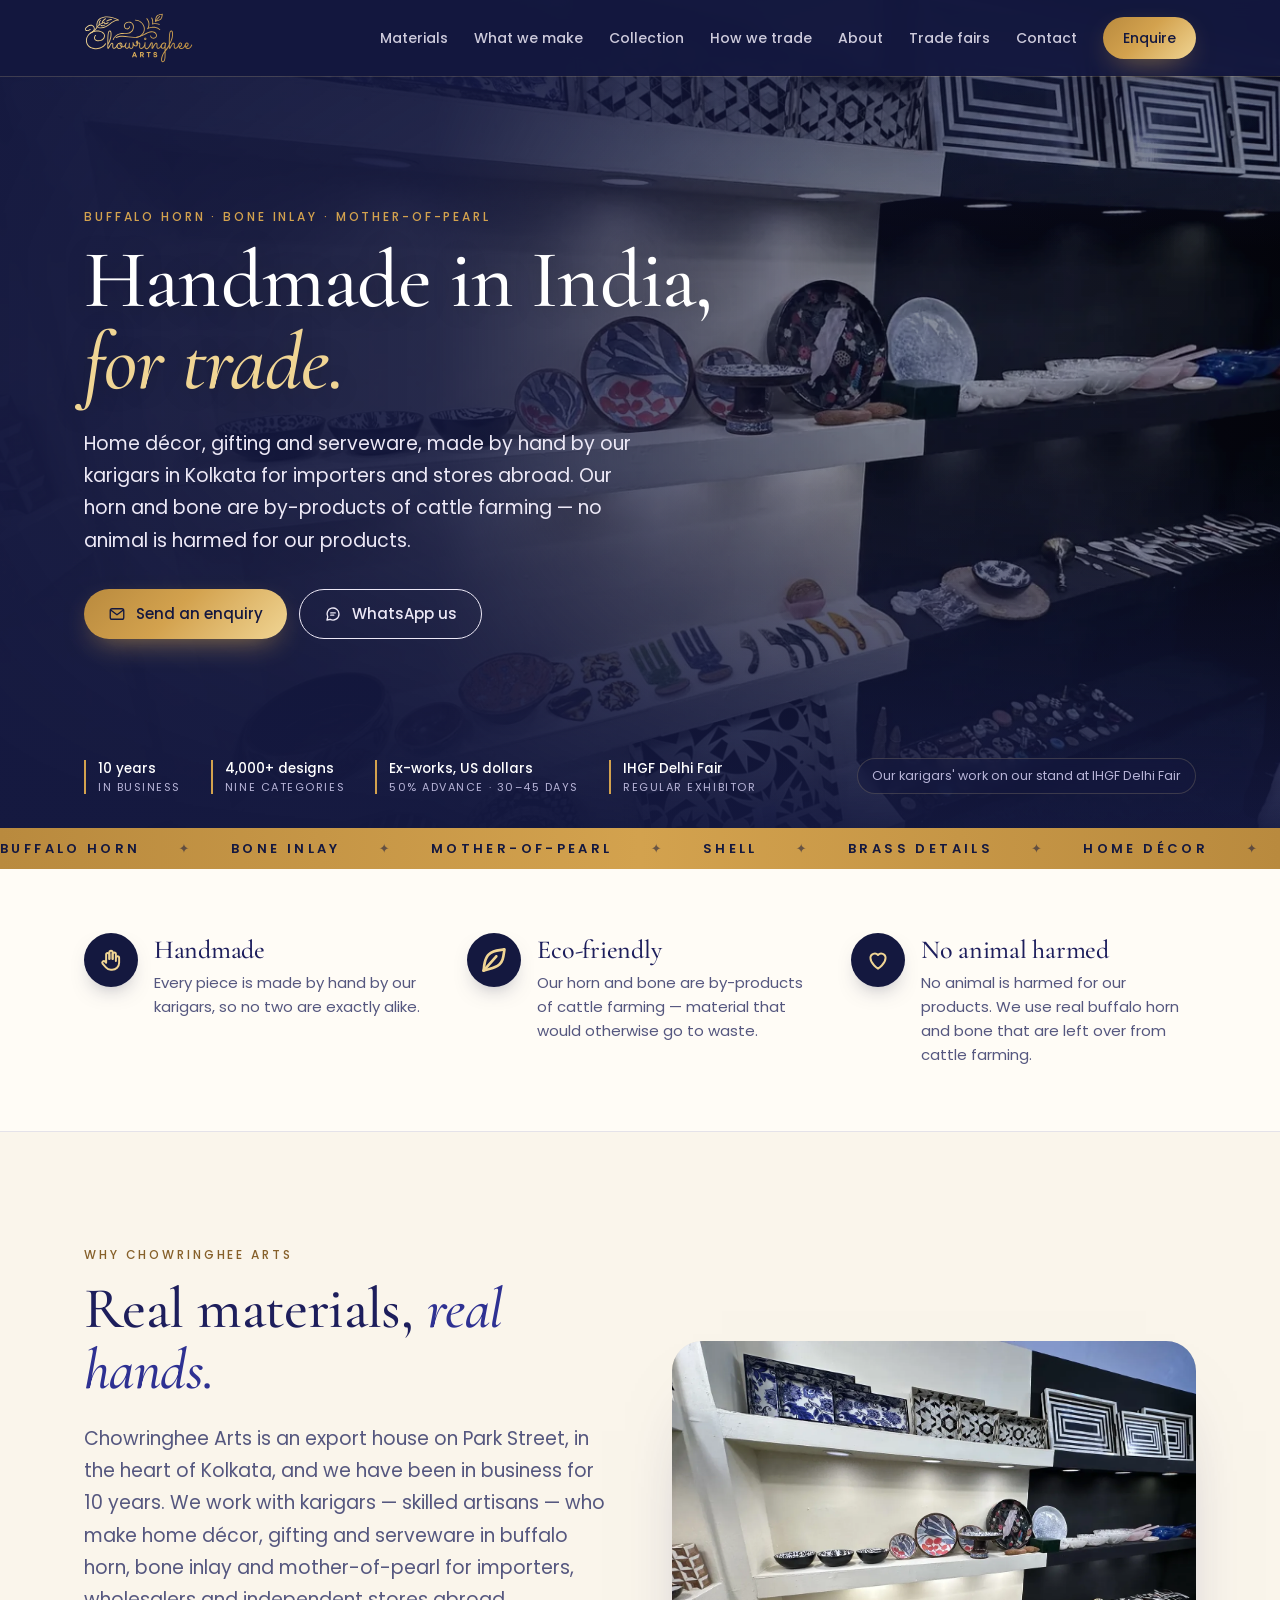
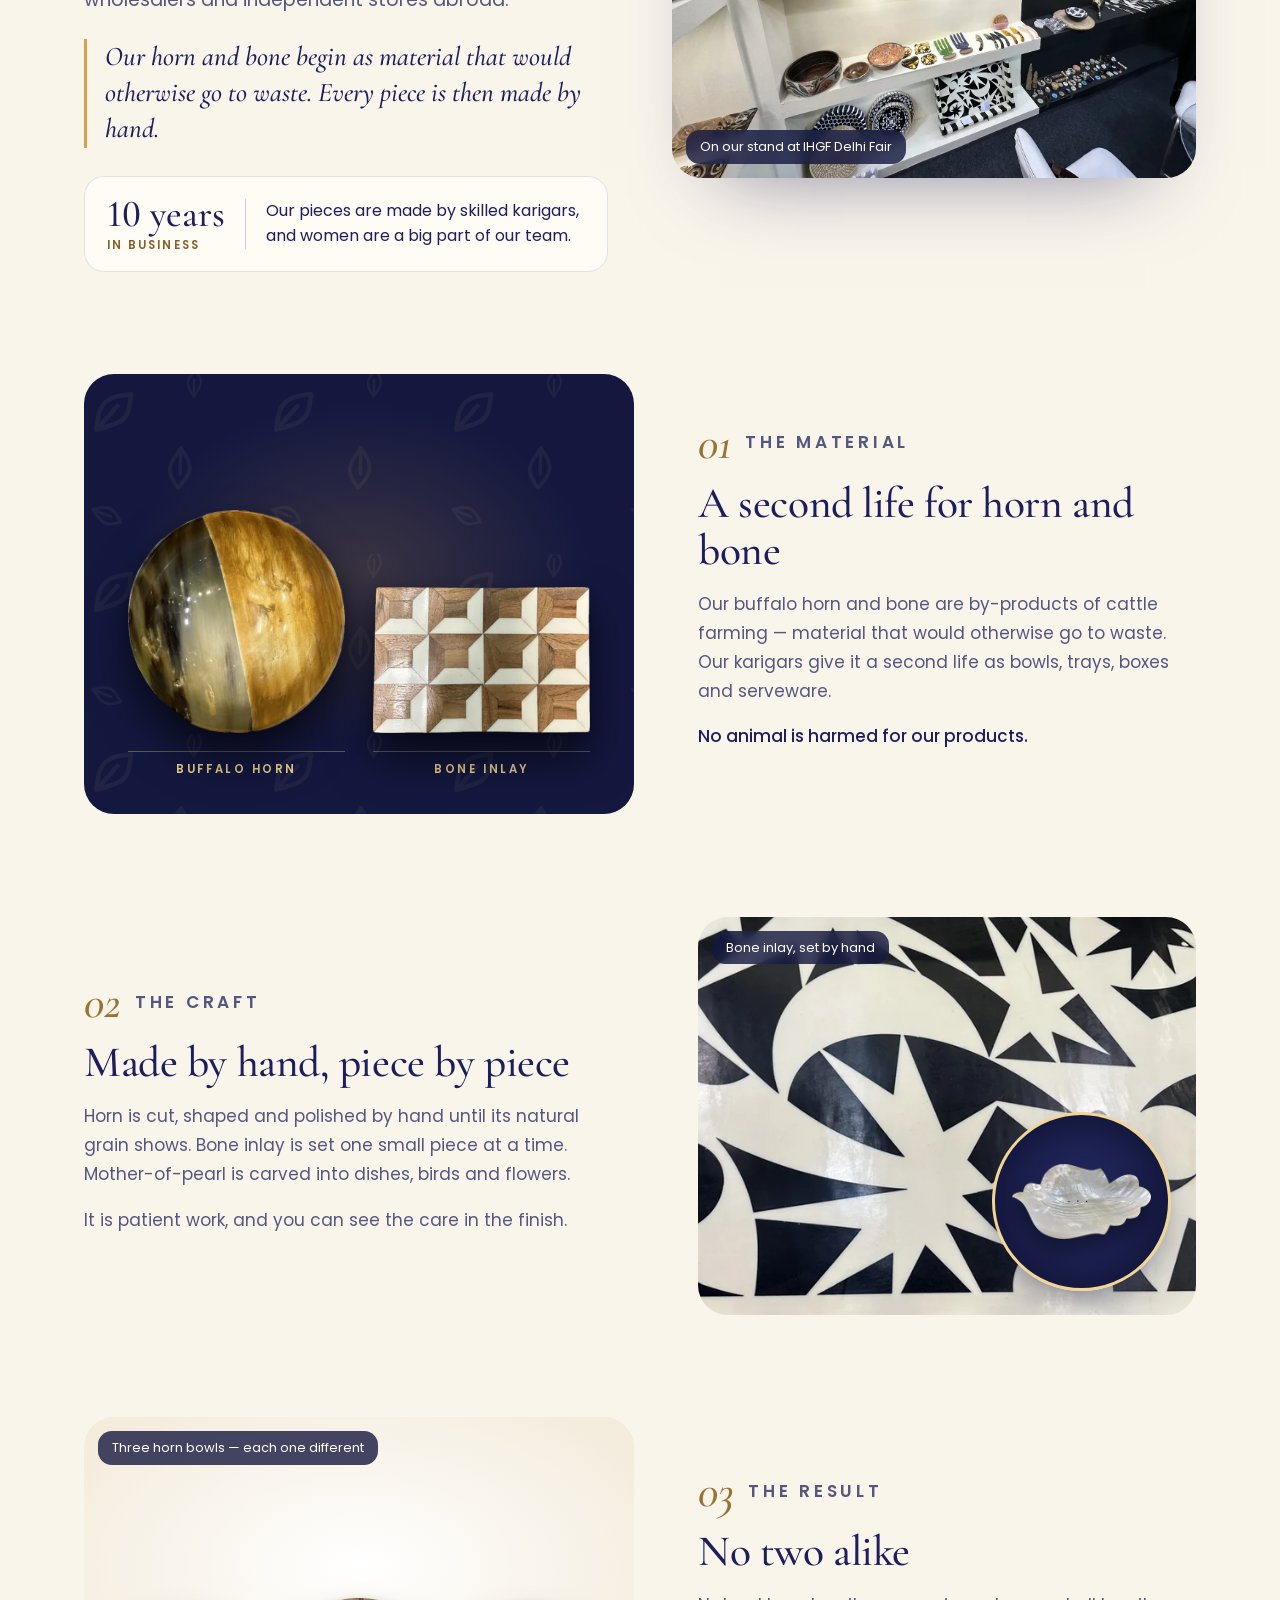
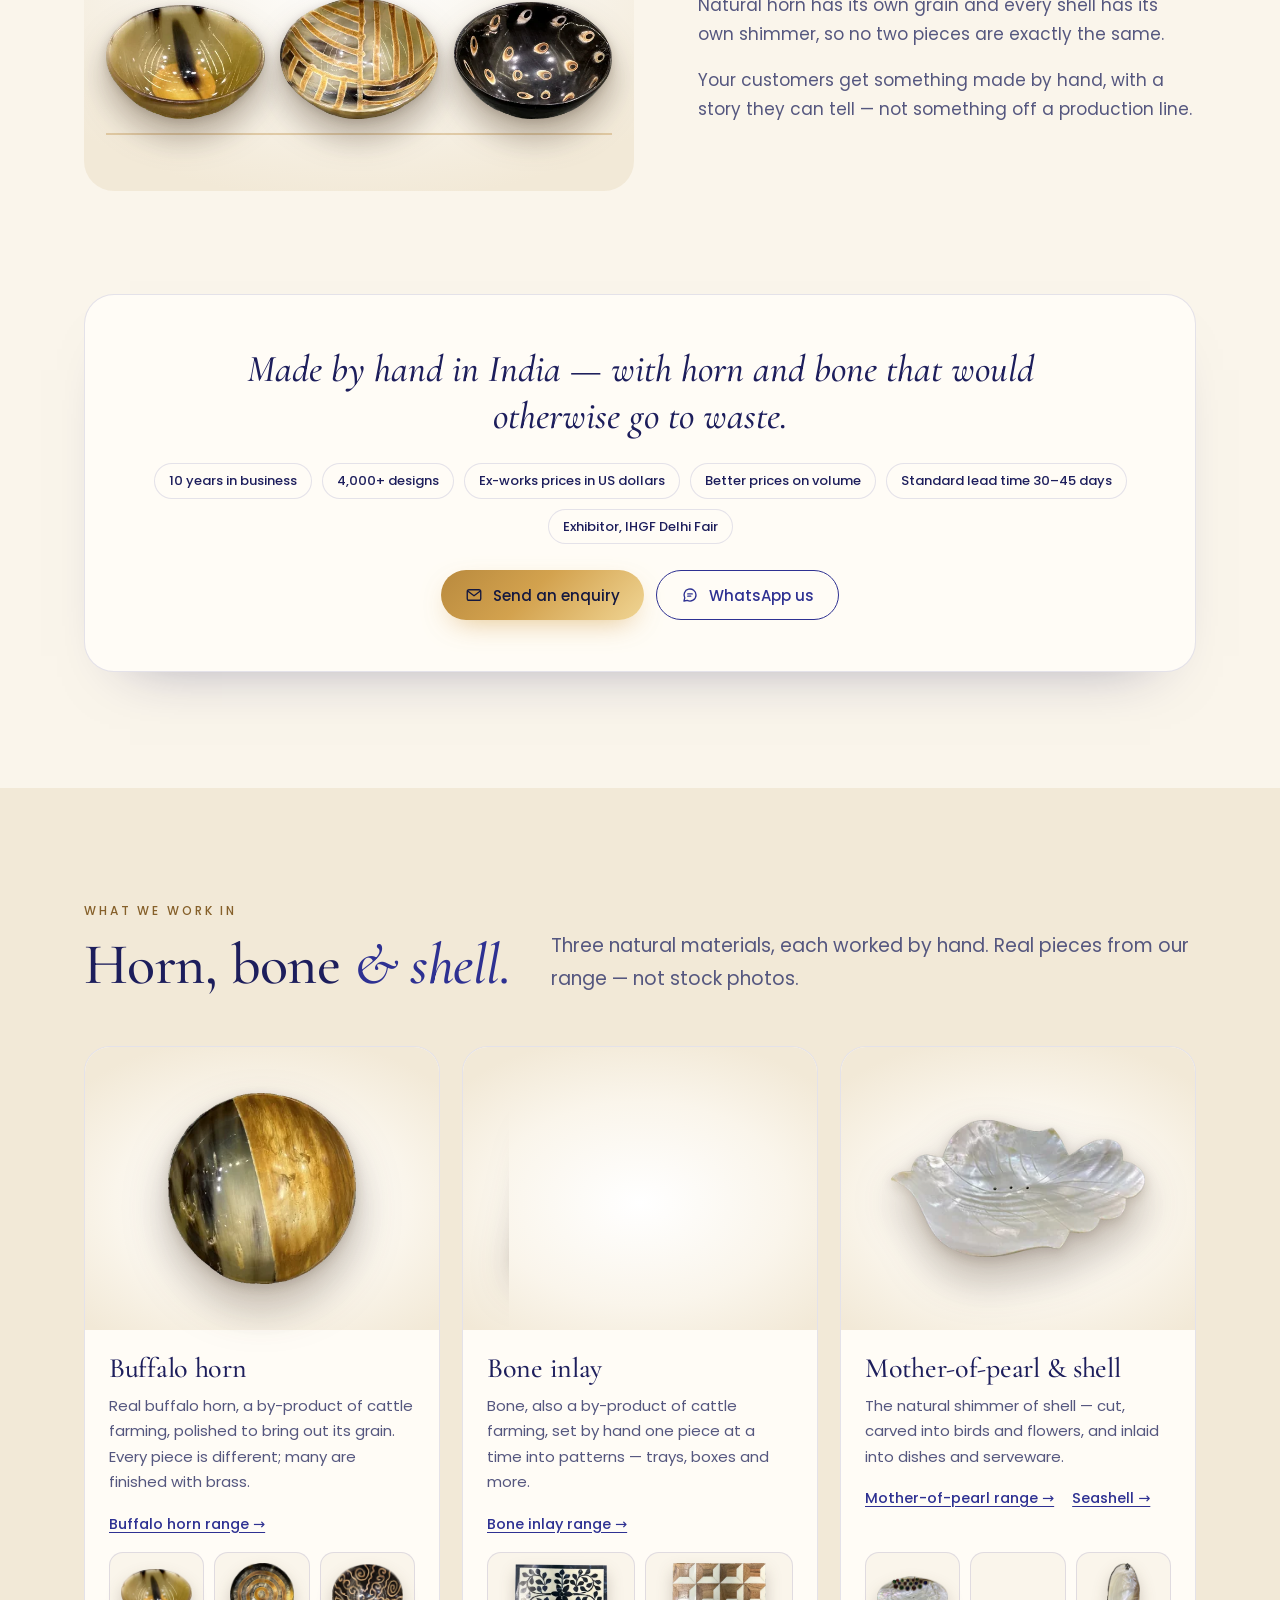
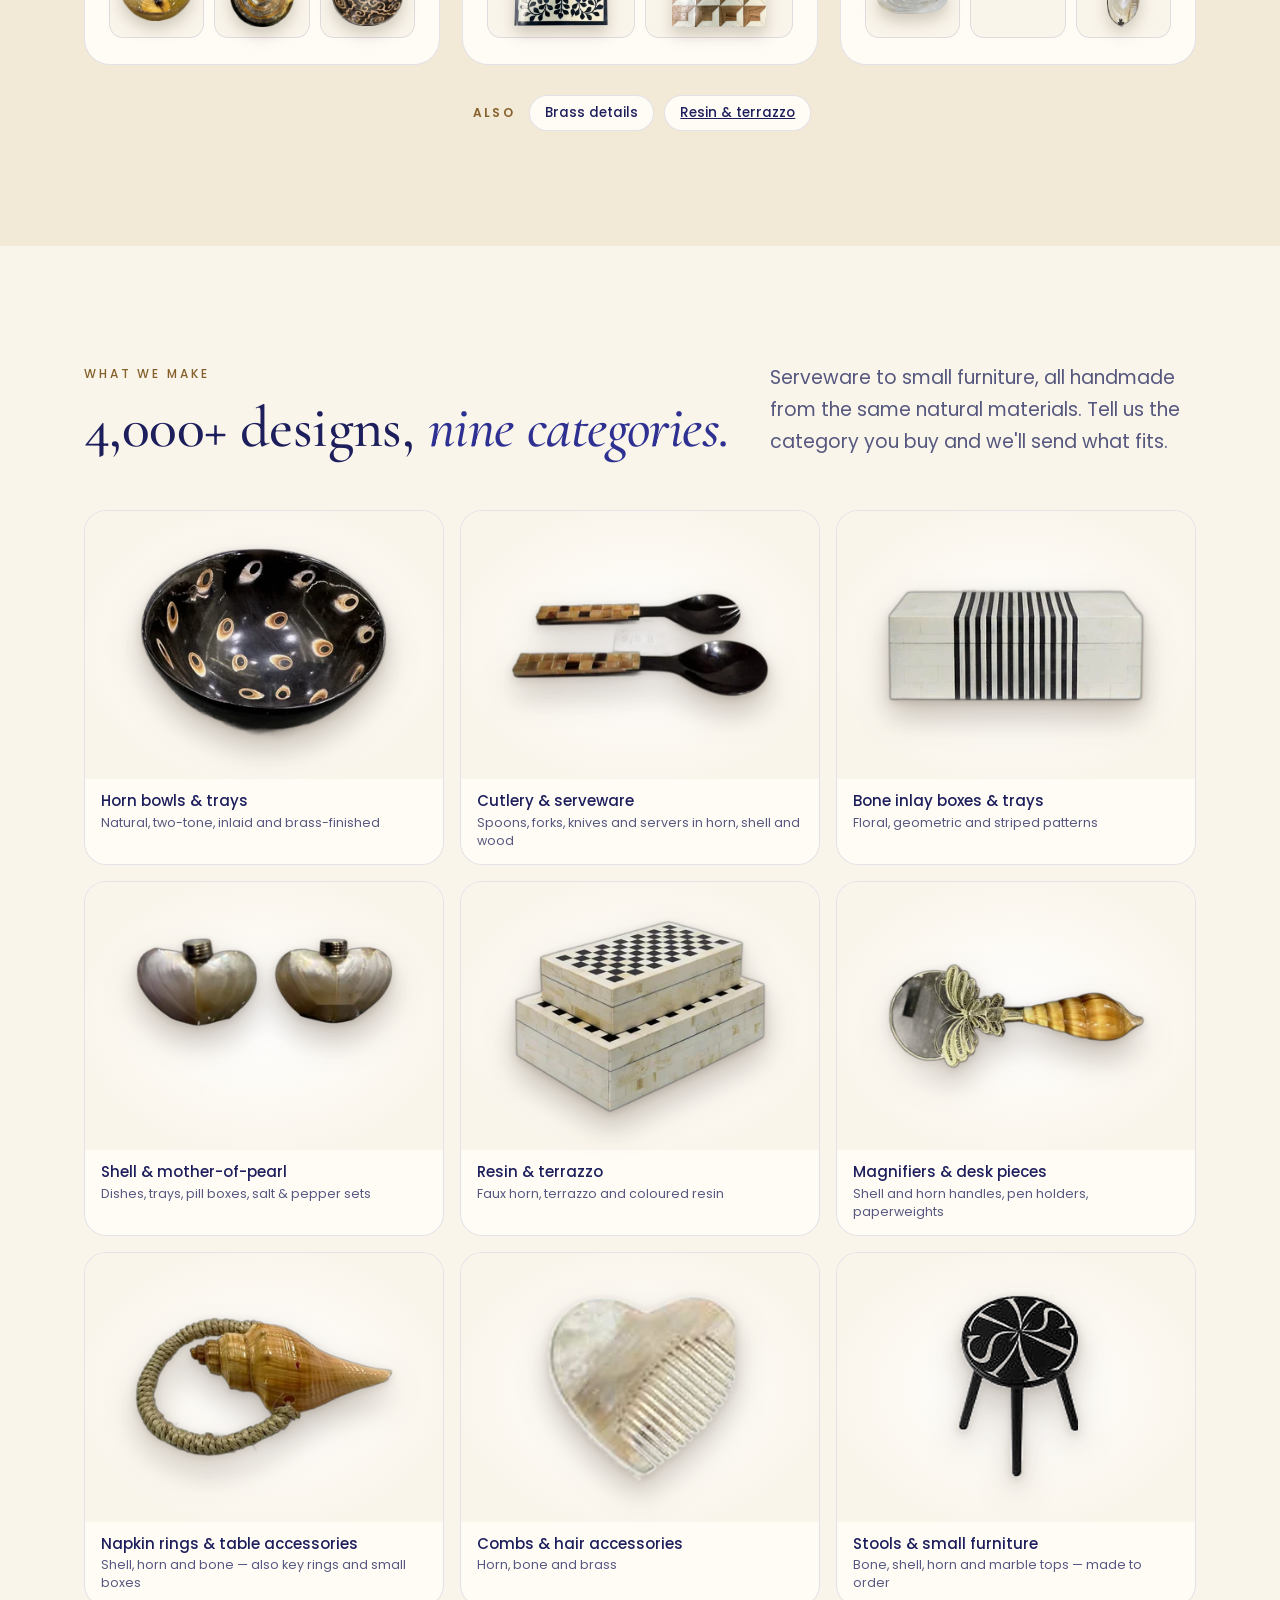
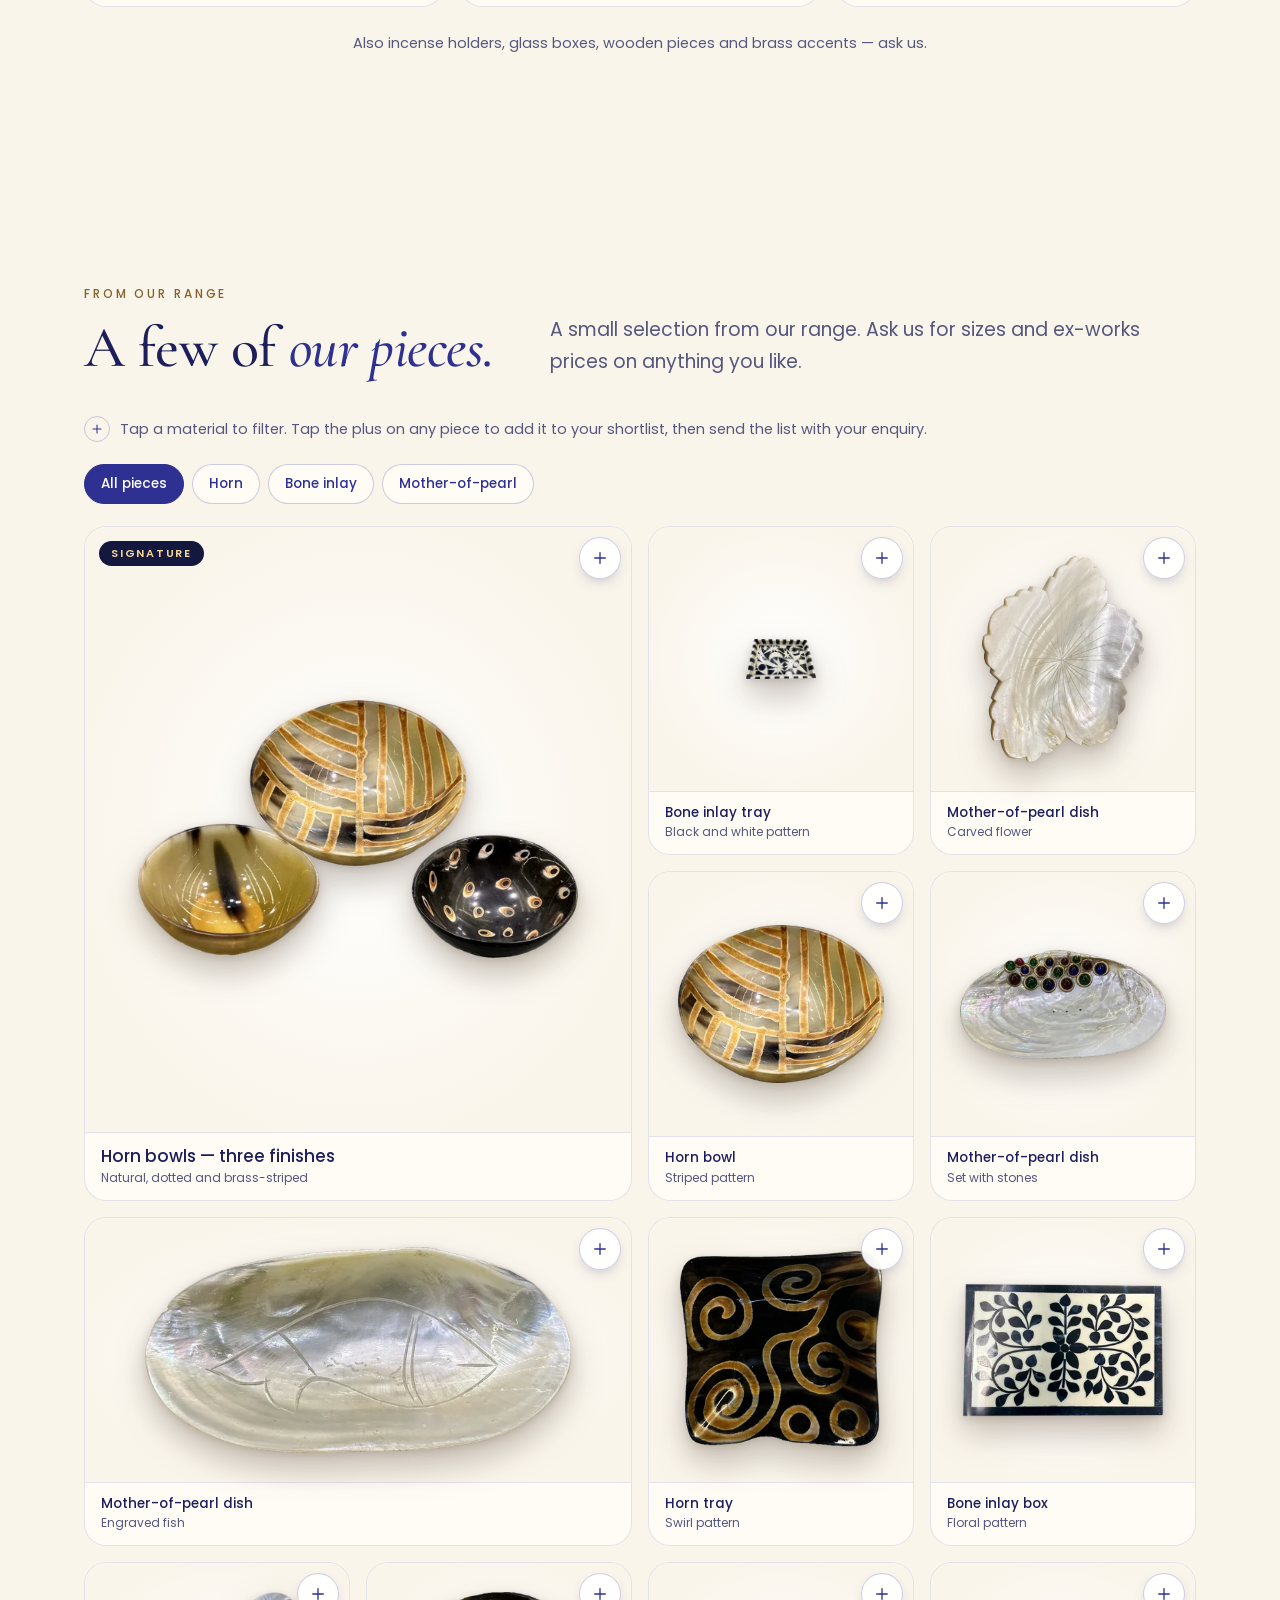
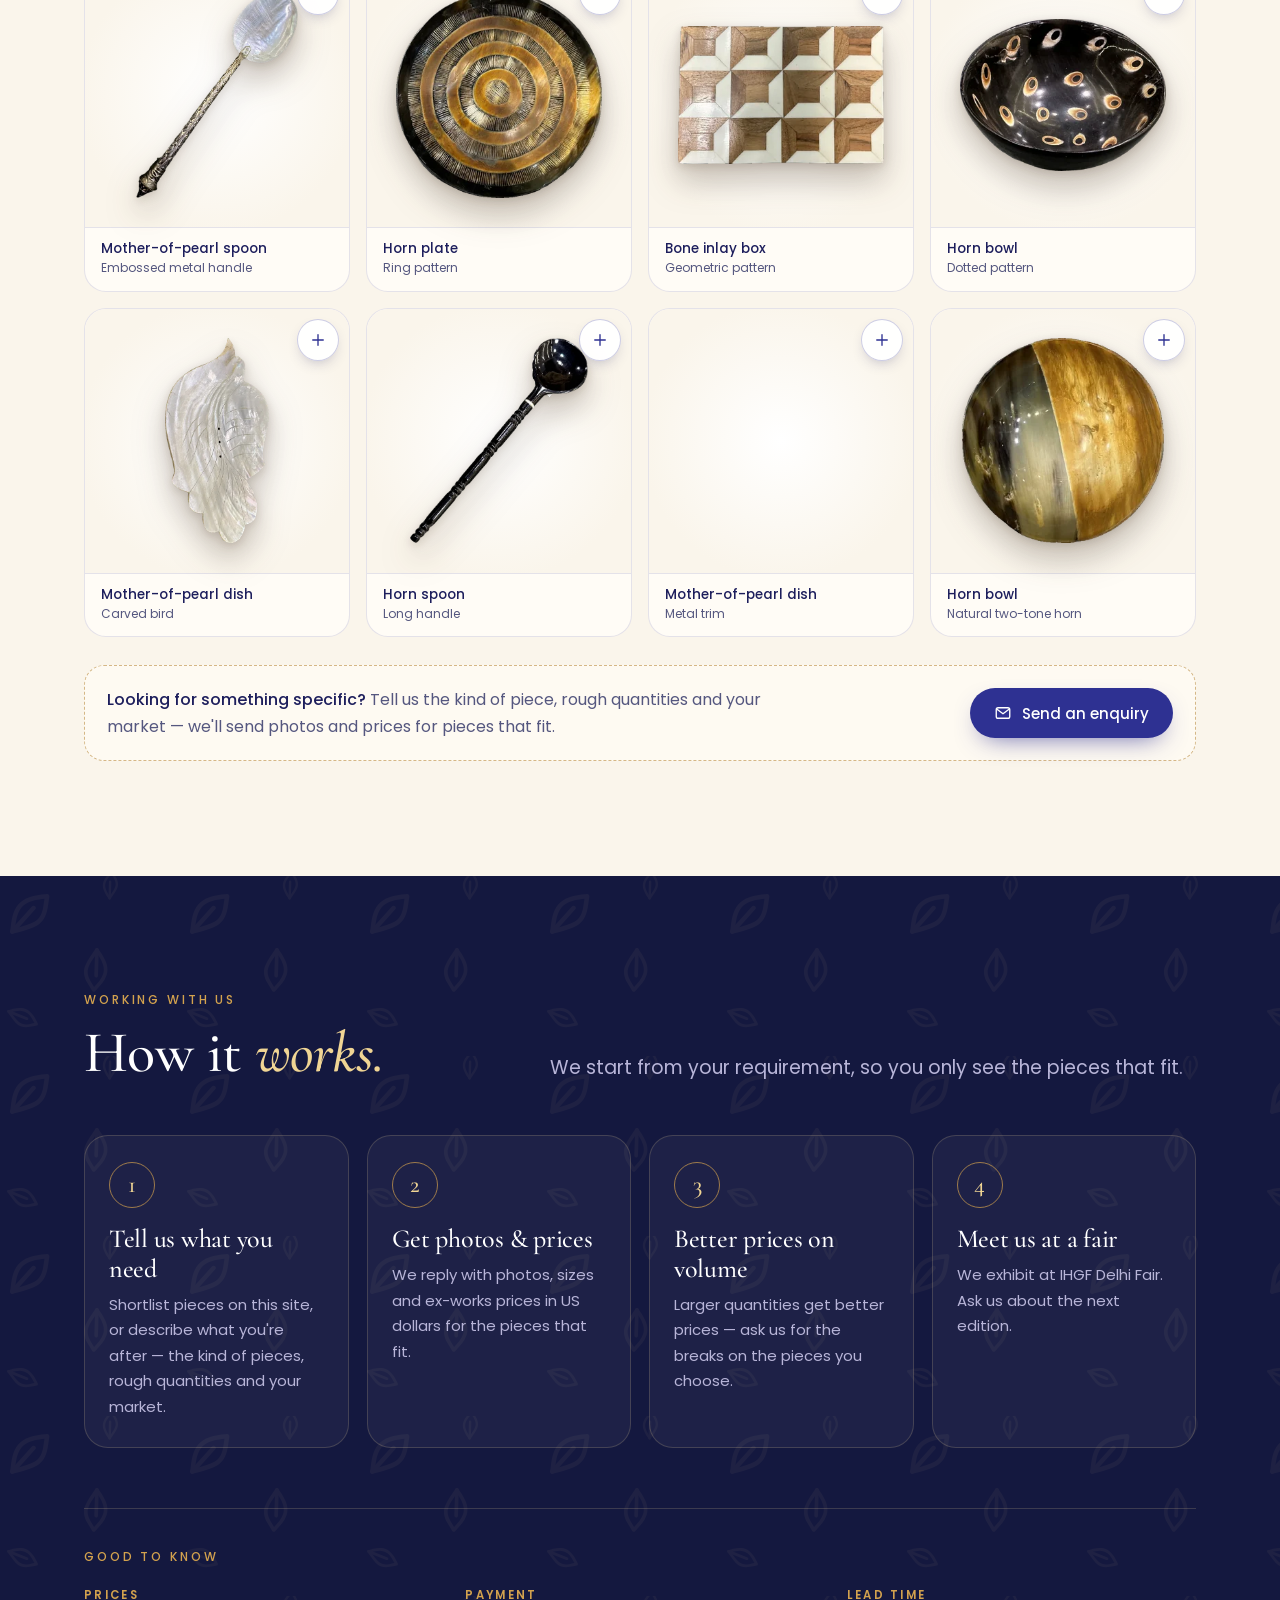
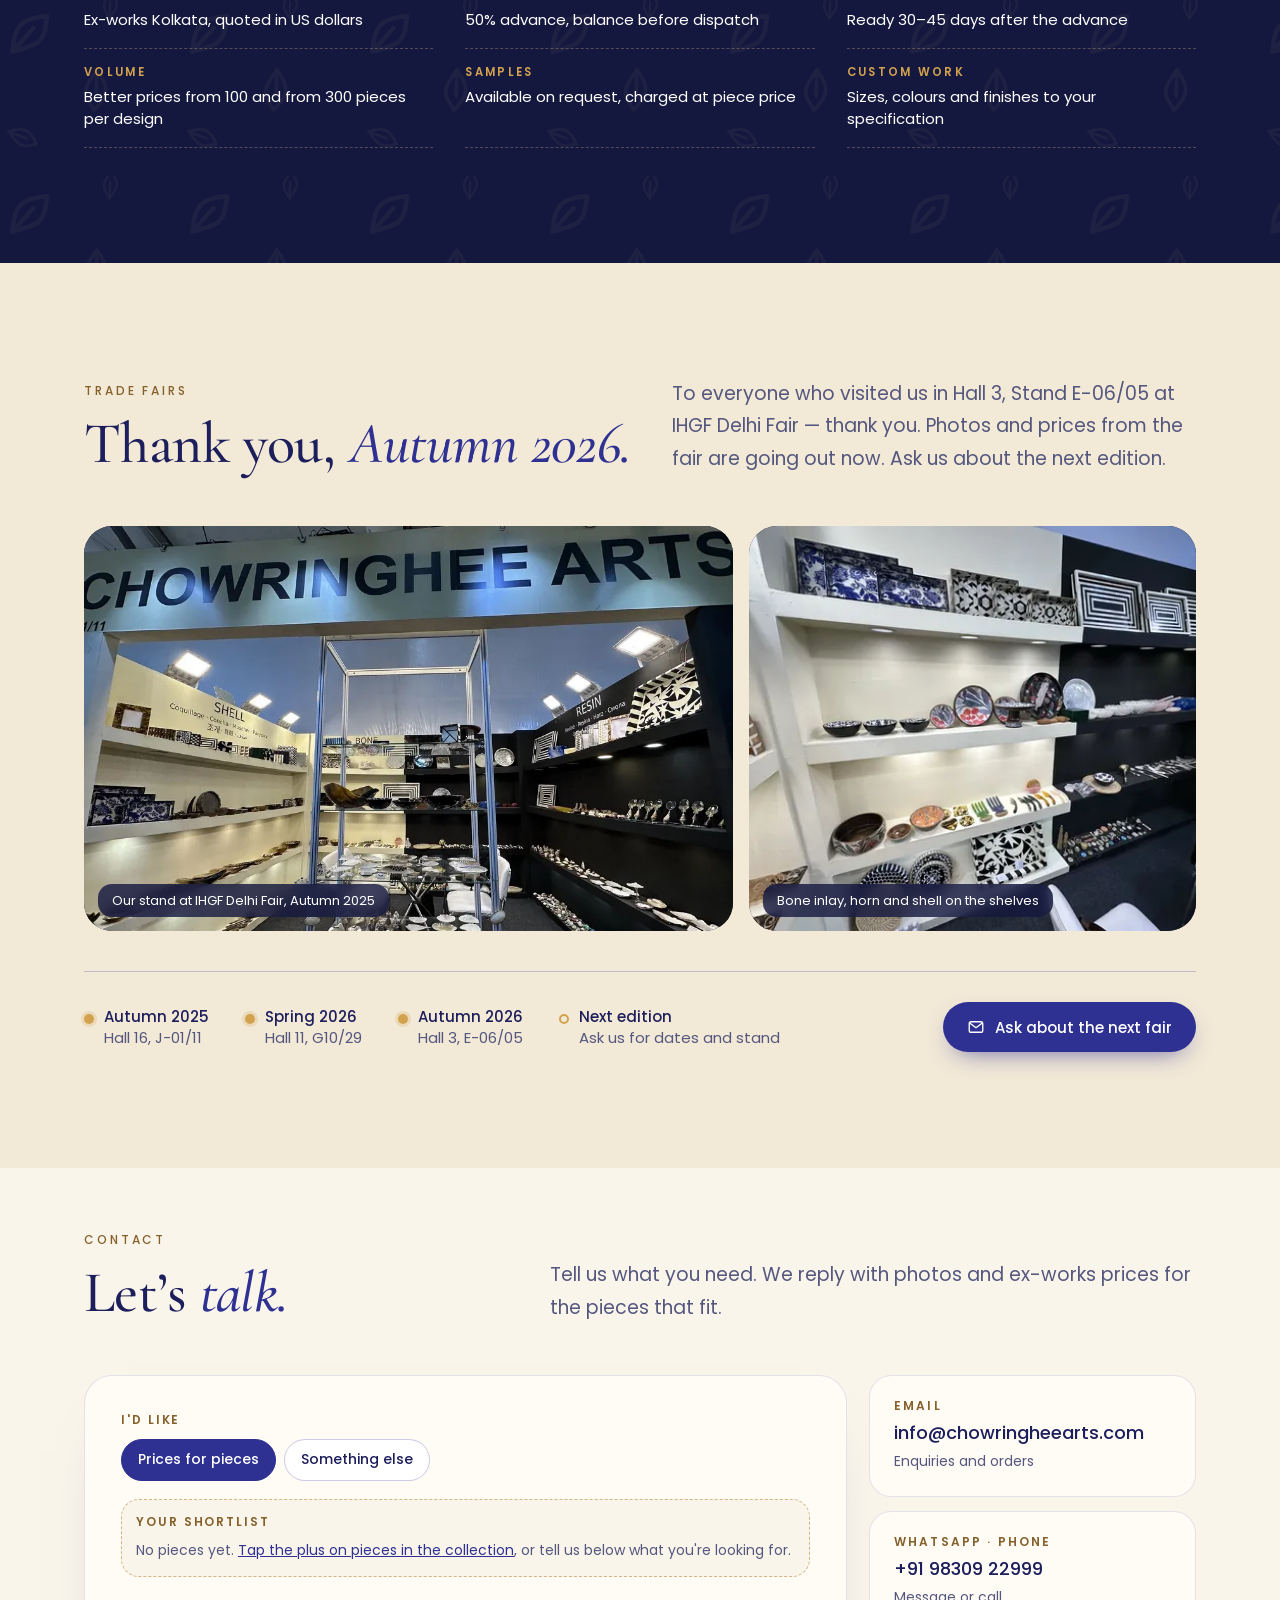
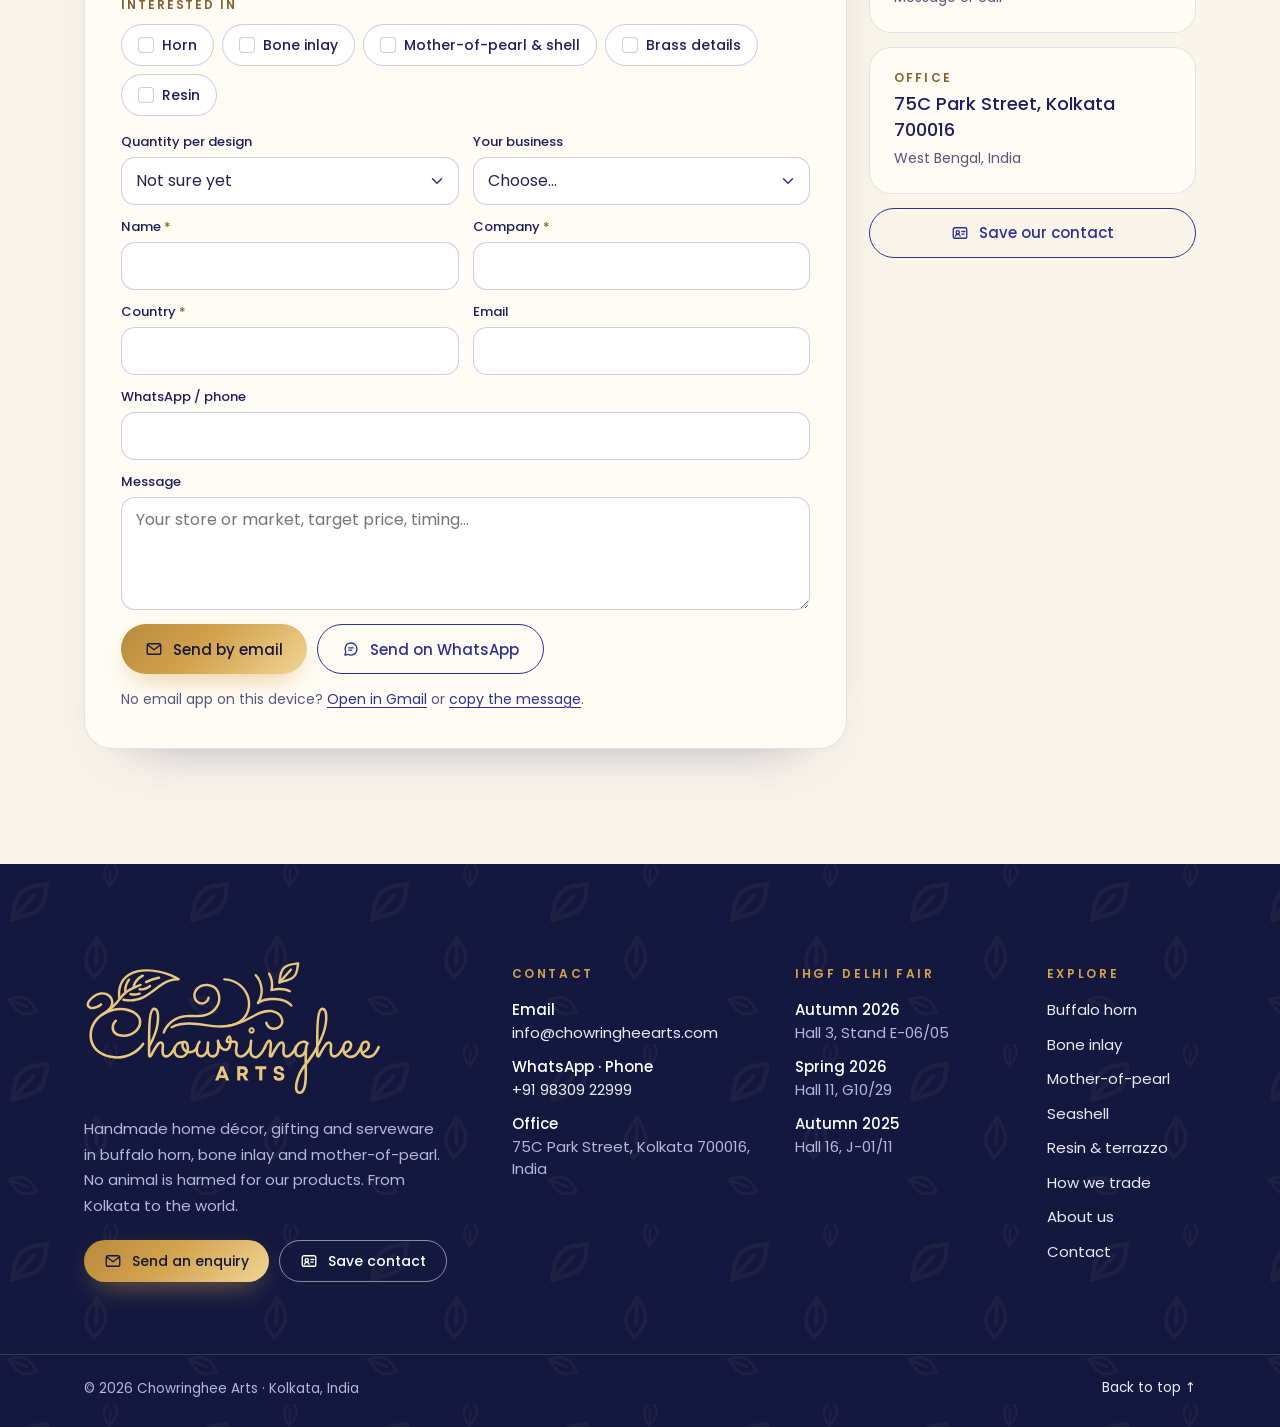
==== commit 5d05260e: "Add material, trade, about and 404 pages; link them from the home page; update sitemap and robots Co" ====
--- a/index.html
+++ b/index.html
@@ -247,6 +247,10 @@
 .thumbs img{position:absolute;inset:0;margin:auto;max-width:76%;max-height:76%;width:auto;height:auto;object-fit:contain;filter:drop-shadow(0 8px 8px rgba(60,40,20,.22))}
 .also{display:flex;flex-wrap:wrap;align-items:center;justify-content:center;gap:10px;margin:30px 0 0;padding:0;list-style:none}
 .also li{padding:9px 15px;border-radius:999px;background:var(--card);border:1px solid var(--line);font:500 13.5px/1.2 var(--sans);color:var(--ink-deep)}
+.mat-more{display:inline-block;margin-top:2px;font:500 14.5px/1.4 var(--sans);color:var(--ink);text-underline-offset:3px}
+.mat .body .mat-more+.mat-more{margin-left:14px}
+.also a{color:inherit}
+.menu a.sub{padding-left:16px;font-size:15.5px}
 .also .k{background:transparent;border:0;padding:9px 4px;color:var(--gold-ink);letter-spacing:.2em;text-transform:uppercase;font-size:12px;font-weight:600}
 
 /* range (what we make) */
@@ -478,10 +482,11 @@
   <div class="wrap">
     <a class="brand" href="./" aria-label="Chowringhee Arts home"><img src="assets/logo-gold.svg" alt="Chowringhee Arts" width="112" height="50"></a>
     <nav class="nav" aria-label="Main">
-      <a class="lnk" href="#story">Why us</a>
+      <a class="lnk" href="#materials">Materials</a>
       <a class="lnk" href="#range">What we make</a>
       <a class="lnk" href="#collection">Collection</a>
-      <a class="lnk" href="#how">How it works</a>
+      <a class="lnk" href="trade/">How we trade</a>
+      <a class="lnk" href="about/">About</a>
       <a class="lnk" href="#fair"><span class="fair-before">IHGF 2026</span><span class="fair-after">Trade fairs</span></a>
       <a class="lnk" href="#enquire">Contact</a>
       <a class="btn btn-gold btn-sm" href="#enquire">Enquire</a>
@@ -492,9 +497,16 @@
     <div class="wrap">
       <a href="#story">Why us</a>
       <a href="#materials">Materials</a>
+      <a class="sub" href="horn/">Buffalo horn</a>
+      <a class="sub" href="bone-inlay/">Bone inlay</a>
+      <a class="sub" href="mother-of-pearl/">Mother-of-pearl</a>
+      <a class="sub" href="seashell/">Seashell</a>
+      <a class="sub" href="resin/">Resin &amp; terrazzo</a>
       <a href="#range">What we make</a>
       <a href="#collection">Collection</a>
       <a href="#how">How it works</a>
+      <a href="trade/">How we trade</a>
+      <a href="about/">About us</a>
       <a href="#fair"><span class="fair-before">IHGF Delhi Fair 2026</span><span class="fair-after">Trade fairs</span></a>
       <a href="#enquire">Contact</a>
     </div>
@@ -635,20 +647,23 @@
         <article class="mat">
           <div class="stage"><img src="assets/img/horn-bowl-two-tone-600.webp" srcset="assets/img/horn-bowl-two-tone-300.webp 293w, assets/img/horn-bowl-two-tone-600.webp 470w" sizes="(max-width:980px) 70vw, 300px" width="470" height="482" alt="Two-tone horn bowl" loading="lazy" decoding="async"></div>
           <div class="body"><h3>Buffalo horn</h3><p>Real buffalo horn, a by-product of cattle farming, polished to bring out its grain. Every piece is different; many are finished with brass.</p>
+            <p><a class="mat-more" href="horn/">Buffalo horn range →</a></p>
             <div class="thumbs"><div><img src="assets/img/horn-bowl-amber-600.webp" srcset="assets/img/horn-bowl-amber-300.webp 300w, assets/img/horn-bowl-amber-600.webp 600w, assets/img/horn-bowl-amber-1200.webp 1200w" sizes="90px" width="1200" height="869" alt="Amber horn bowl" loading="lazy" decoding="async"></div><div><img src="assets/img/horn-plate-rings-600.webp" srcset="assets/img/horn-plate-rings-300.webp 300w, assets/img/horn-plate-rings-600.webp 600w, assets/img/horn-plate-rings-1200.webp 602w" sizes="90px" width="602" height="602" alt="Horn plate with ring pattern" loading="lazy" decoding="async"></div><div><img src="assets/img/horn-bowl-gold-swirl-600.webp" srcset="assets/img/horn-bowl-gold-swirl-300.webp 300w, assets/img/horn-bowl-gold-swirl-600.webp 544w" sizes="90px" width="544" height="477" alt="Patterned horn bowl" loading="lazy" decoding="async"></div></div></div>
         </article>
         <article class="mat">
           <div class="stage"><img src="assets/img/bone-inlay-tray-stars-600.webp" srcset="assets/img/bone-inlay-tray-stars-300.webp 300w, assets/img/bone-inlay-tray-stars-600.webp 600w, assets/img/bone-inlay-tray-stars-1200.webp 1200w" sizes="(max-width:980px) 70vw, 300px" width="1200" height="688" alt="Black and white bone inlay tray" loading="lazy" decoding="async"></div>
           <div class="body"><h3>Bone inlay</h3><p>Bone, also a by-product of cattle farming, set by hand one piece at a time into patterns — trays, boxes and more.</p>
+            <p><a class="mat-more" href="bone-inlay/">Bone inlay range →</a></p>
             <div class="thumbs"><div><img src="assets/img/bone-inlay-box-floral-600.webp" srcset="assets/img/bone-inlay-box-floral-300.webp 300w, assets/img/bone-inlay-box-floral-600.webp 537w" sizes="140px" width="537" height="360" alt="Floral bone inlay box" loading="lazy" decoding="async"></div><div><img src="assets/img/bone-inlay-box-cubes-600.webp" srcset="assets/img/bone-inlay-box-cubes-300.webp 300w, assets/img/bone-inlay-box-cubes-600.webp 484w" sizes="140px" width="484" height="326" alt="Geometric bone inlay box" loading="lazy" decoding="async"></div></div></div>
         </article>
         <article class="mat">
           <div class="stage"><img src="assets/img/mop-bird-platter-600.webp" srcset="assets/img/mop-bird-platter-300.webp 300w, assets/img/mop-bird-platter-600.webp 600w, assets/img/mop-bird-platter-1200.webp 1200w" sizes="(max-width:980px) 70vw, 300px" width="1200" height="643" alt="Mother-of-pearl dish carved as a bird" loading="lazy" decoding="async"></div>
           <div class="body"><h3>Mother-of-pearl &amp; shell</h3><p>The natural shimmer of shell — cut, carved into birds and flowers, and inlaid into dishes and serveware.</p>
+            <p><a class="mat-more" href="mother-of-pearl/">Mother-of-pearl range →</a> <a class="mat-more" href="seashell/">Seashell →</a></p>
             <div class="thumbs"><div><img src="assets/img/mop-dish-jewels-600.webp" srcset="assets/img/mop-dish-jewels-300.webp 300w, assets/img/mop-dish-jewels-600.webp 600w, assets/img/mop-dish-jewels-1200.webp 755w" sizes="90px" width="755" height="398" alt="Mother-of-pearl dish set with stones" loading="lazy" decoding="async"></div><div><img src="assets/img/mop-flower-dish-600.webp" srcset="assets/img/mop-flower-dish-300.webp 235w, assets/img/mop-flower-dish-600.webp 470w, assets/img/mop-flower-dish-1200.webp 941w" sizes="90px" width="941" height="1200" alt="Carved mother-of-pearl flower dish" loading="lazy" decoding="async"></div><div><img src="assets/img/mop-plate-silver-600.webp" srcset="assets/img/mop-plate-silver-300.webp 154w, assets/img/mop-plate-silver-600.webp 307w, assets/img/mop-plate-silver-1200.webp 615w" sizes="90px" width="615" height="1200" alt="Mother-of-pearl dish with metal trim" loading="lazy" decoding="async"></div></div></div>
         </article>
       </div>
-      <ul class="also"><li class="k">Also</li><li>Brass details</li><li>Resin &amp; terrazzo</li></ul>
+      <ul class="also"><li class="k">Also</li><li>Brass details</li><li><a href="resin/">Resin &amp; terrazzo</a></li></ul>
     </div>
   </section>
 
@@ -662,15 +677,15 @@
         <p class="lede">Serveware to small furniture, all handmade from the same natural materials. Tell us the category you buy and we'll send what fits.</p>
       </div>
       <ul class="cats">
-        <li><a href="#enquire"><span class="cat-ph"><img src="assets/img/cat-horn-bowl-600.webp" srcset="assets/img/cat-horn-bowl-300.webp 300w, assets/img/cat-horn-bowl-600.webp 600w" sizes="(max-width:900px) 40vw, 280px" width="600" height="467" alt="Horn bowl with inlaid shell dots" loading="lazy" decoding="async"></span><b>Horn bowls &amp; trays</b><small>Natural, two-tone, inlaid and brass-finished</small></a></li>
-        <li><a href="#enquire"><span class="cat-ph"><img src="assets/img/cat-servers-600.webp" srcset="assets/img/cat-servers-300.webp 300w, assets/img/cat-servers-600.webp 600w" sizes="(max-width:900px) 40vw, 280px" width="600" height="245" alt="Horn salad servers with bone inlay handles" loading="lazy" decoding="async"></span><b>Cutlery &amp; serveware</b><small>Spoons, forks, knives and servers in horn, shell and wood</small></a></li>
-        <li><a href="#enquire"><span class="cat-ph"><img src="assets/img/cat-bone-box-600.webp" srcset="assets/img/cat-bone-box-300.webp 300w, assets/img/cat-bone-box-600.webp 600w" sizes="(max-width:900px) 40vw, 280px" width="600" height="265" alt="Striped bone inlay box" loading="lazy" decoding="async"></span><b>Bone inlay boxes &amp; trays</b><small>Floral, geometric and striped patterns</small></a></li>
-        <li><a href="#enquire"><span class="cat-ph"><img src="assets/img/cat-shell-sp-600.webp" srcset="assets/img/cat-shell-sp-300.webp 300w, assets/img/cat-shell-sp-600.webp 600w" sizes="(max-width:900px) 40vw, 280px" width="600" height="368" alt="Heart-shaped mother-of-pearl salt and pepper set" loading="lazy" decoding="async"></span><b>Shell &amp; mother-of-pearl</b><small>Dishes, trays, pill boxes, salt &amp; pepper sets</small></a></li>
-        <li><a href="#enquire"><span class="cat-ph"><img src="assets/img/cat-resin-box-600.webp" srcset="assets/img/cat-resin-box-300.webp 300w, assets/img/cat-resin-box-600.webp 600w" sizes="(max-width:900px) 40vw, 280px" width="600" height="461" alt="Checkerboard resin and bone boxes" loading="lazy" decoding="async"></span><b>Resin &amp; terrazzo</b><small>Faux horn, terrazzo and coloured resin</small></a></li>
-        <li><a href="#enquire"><span class="cat-ph"><img src="assets/img/cat-magnifier-600.webp" srcset="assets/img/cat-magnifier-300.webp 300w, assets/img/cat-magnifier-600.webp 600w" sizes="(max-width:900px) 40vw, 280px" width="600" height="248" alt="Magnifying glass with a shell and filigree handle" loading="lazy" decoding="async"></span><b>Magnifiers &amp; desk pieces</b><small>Shell and horn handles, pen holders, paperweights</small></a></li>
-        <li><a href="#enquire"><span class="cat-ph"><img src="assets/img/cat-napkin-ring-600.webp" srcset="assets/img/cat-napkin-ring-300.webp 300w, assets/img/cat-napkin-ring-600.webp 600w" sizes="(max-width:900px) 40vw, 280px" width="600" height="327" alt="Shell napkin ring with a rope loop" loading="lazy" decoding="async"></span><b>Napkin rings &amp; table accessories</b><small>Shell, horn and bone — also key rings and small boxes</small></a></li>
-        <li><a href="#enquire"><span class="cat-ph"><img src="assets/img/cat-comb-600.webp" srcset="assets/img/cat-comb-300.webp 300w, assets/img/cat-comb-600.webp 600w" sizes="(max-width:900px) 40vw, 280px" width="351" height="357" alt="Heart-shaped horn comb" loading="lazy" decoding="async"></span><b>Combs &amp; hair accessories</b><small>Horn, bone and brass</small></a></li>
-        <li><a href="#enquire"><span class="cat-ph"><img src="assets/img/cat-stool-600.webp" srcset="assets/img/cat-stool-300.webp 300w, assets/img/cat-stool-600.webp 600w" sizes="(max-width:900px) 40vw, 280px" width="282" height="444" alt="Round stool with a mother-of-pearl top" loading="lazy" decoding="async"></span><b>Stools &amp; small furniture</b><small>Bone, shell, horn and marble tops — made to order</small></a></li>
+        <li><a href="horn/"><span class="cat-ph"><img src="assets/img/cat-horn-bowl-600.webp" srcset="assets/img/cat-horn-bowl-300.webp 300w, assets/img/cat-horn-bowl-600.webp 600w" sizes="(max-width:900px) 40vw, 280px" width="600" height="467" alt="Horn bowl with inlaid shell dots" loading="lazy" decoding="async"></span><b>Horn bowls &amp; trays</b><small>Natural, two-tone, inlaid and brass-finished</small></a></li>
+        <li><a href="horn/"><span class="cat-ph"><img src="assets/img/cat-servers-600.webp" srcset="assets/img/cat-servers-300.webp 300w, assets/img/cat-servers-600.webp 600w" sizes="(max-width:900px) 40vw, 280px" width="600" height="245" alt="Horn salad servers with bone inlay handles" loading="lazy" decoding="async"></span><b>Cutlery &amp; serveware</b><small>Spoons, forks, knives and servers in horn, shell and wood</small></a></li>
+        <li><a href="bone-inlay/"><span class="cat-ph"><img src="assets/img/cat-bone-box-600.webp" srcset="assets/img/cat-bone-box-300.webp 300w, assets/img/cat-bone-box-600.webp 600w" sizes="(max-width:900px) 40vw, 280px" width="600" height="265" alt="Striped bone inlay box" loading="lazy" decoding="async"></span><b>Bone inlay boxes &amp; trays</b><small>Floral, geometric and striped patterns</small></a></li>
+        <li><a href="mother-of-pearl/"><span class="cat-ph"><img src="assets/img/cat-shell-sp-600.webp" srcset="assets/img/cat-shell-sp-300.webp 300w, assets/img/cat-shell-sp-600.webp 600w" sizes="(max-width:900px) 40vw, 280px" width="600" height="368" alt="Heart-shaped mother-of-pearl salt and pepper set" loading="lazy" decoding="async"></span><b>Shell &amp; mother-of-pearl</b><small>Dishes, trays, pill boxes, salt &amp; pepper sets</small></a></li>
+        <li><a href="resin/"><span class="cat-ph"><img src="assets/img/cat-resin-box-600.webp" srcset="assets/img/cat-resin-box-300.webp 300w, assets/img/cat-resin-box-600.webp 600w" sizes="(max-width:900px) 40vw, 280px" width="600" height="461" alt="Checkerboard resin and bone boxes" loading="lazy" decoding="async"></span><b>Resin &amp; terrazzo</b><small>Faux horn, terrazzo and coloured resin</small></a></li>
+        <li><a href="seashell/"><span class="cat-ph"><img src="assets/img/cat-magnifier-600.webp" srcset="assets/img/cat-magnifier-300.webp 300w, assets/img/cat-magnifier-600.webp 600w" sizes="(max-width:900px) 40vw, 280px" width="600" height="248" alt="Magnifying glass with a shell and filigree handle" loading="lazy" decoding="async"></span><b>Magnifiers &amp; desk pieces</b><small>Shell and horn handles, pen holders, paperweights</small></a></li>
+        <li><a href="seashell/"><span class="cat-ph"><img src="assets/img/cat-napkin-ring-600.webp" srcset="assets/img/cat-napkin-ring-300.webp 300w, assets/img/cat-napkin-ring-600.webp 600w" sizes="(max-width:900px) 40vw, 280px" width="600" height="327" alt="Shell napkin ring with a rope loop" loading="lazy" decoding="async"></span><b>Napkin rings &amp; table accessories</b><small>Shell, horn and bone — also key rings and small boxes</small></a></li>
+        <li><a href="horn/"><span class="cat-ph"><img src="assets/img/cat-comb-600.webp" srcset="assets/img/cat-comb-300.webp 300w, assets/img/cat-comb-600.webp 600w" sizes="(max-width:900px) 40vw, 280px" width="351" height="357" alt="Heart-shaped horn comb" loading="lazy" decoding="async"></span><b>Combs &amp; hair accessories</b><small>Horn, bone and brass</small></a></li>
+        <li><a href="mother-of-pearl/"><span class="cat-ph"><img src="assets/img/cat-stool-600.webp" srcset="assets/img/cat-stool-300.webp 300w, assets/img/cat-stool-600.webp 600w" sizes="(max-width:900px) 40vw, 280px" width="282" height="444" alt="Round stool with a mother-of-pearl top" loading="lazy" decoding="async"></span><b>Stools &amp; small furniture</b><small>Bone, shell, horn and marble tops — made to order</small></a></li>
       </ul>
       <p class="range-also">Also incense holders, glass boxes, wooden pieces and brass accents — ask us.</p>
     </div>
@@ -878,11 +893,13 @@
       <div>
         <h2 class="foot-h">Explore</h2>
         <ul>
-          <li><a href="#story">Why us</a></li>
-          <li><a href="#materials">Materials</a></li>
-          <li><a href="#range">What we make</a></li>
-          <li><a href="#collection">Collection</a></li>
-          <li><a href="#how">How it works</a></li>
+          <li><a href="horn/">Buffalo horn</a></li>
+          <li><a href="bone-inlay/">Bone inlay</a></li>
+          <li><a href="mother-of-pearl/">Mother-of-pearl</a></li>
+          <li><a href="seashell/">Seashell</a></li>
+          <li><a href="resin/">Resin &amp; terrazzo</a></li>
+          <li><a href="trade/">How we trade</a></li>
+          <li><a href="about/">About us</a></li>
           <li><a href="#enquire">Contact</a></li>
         </ul>
         
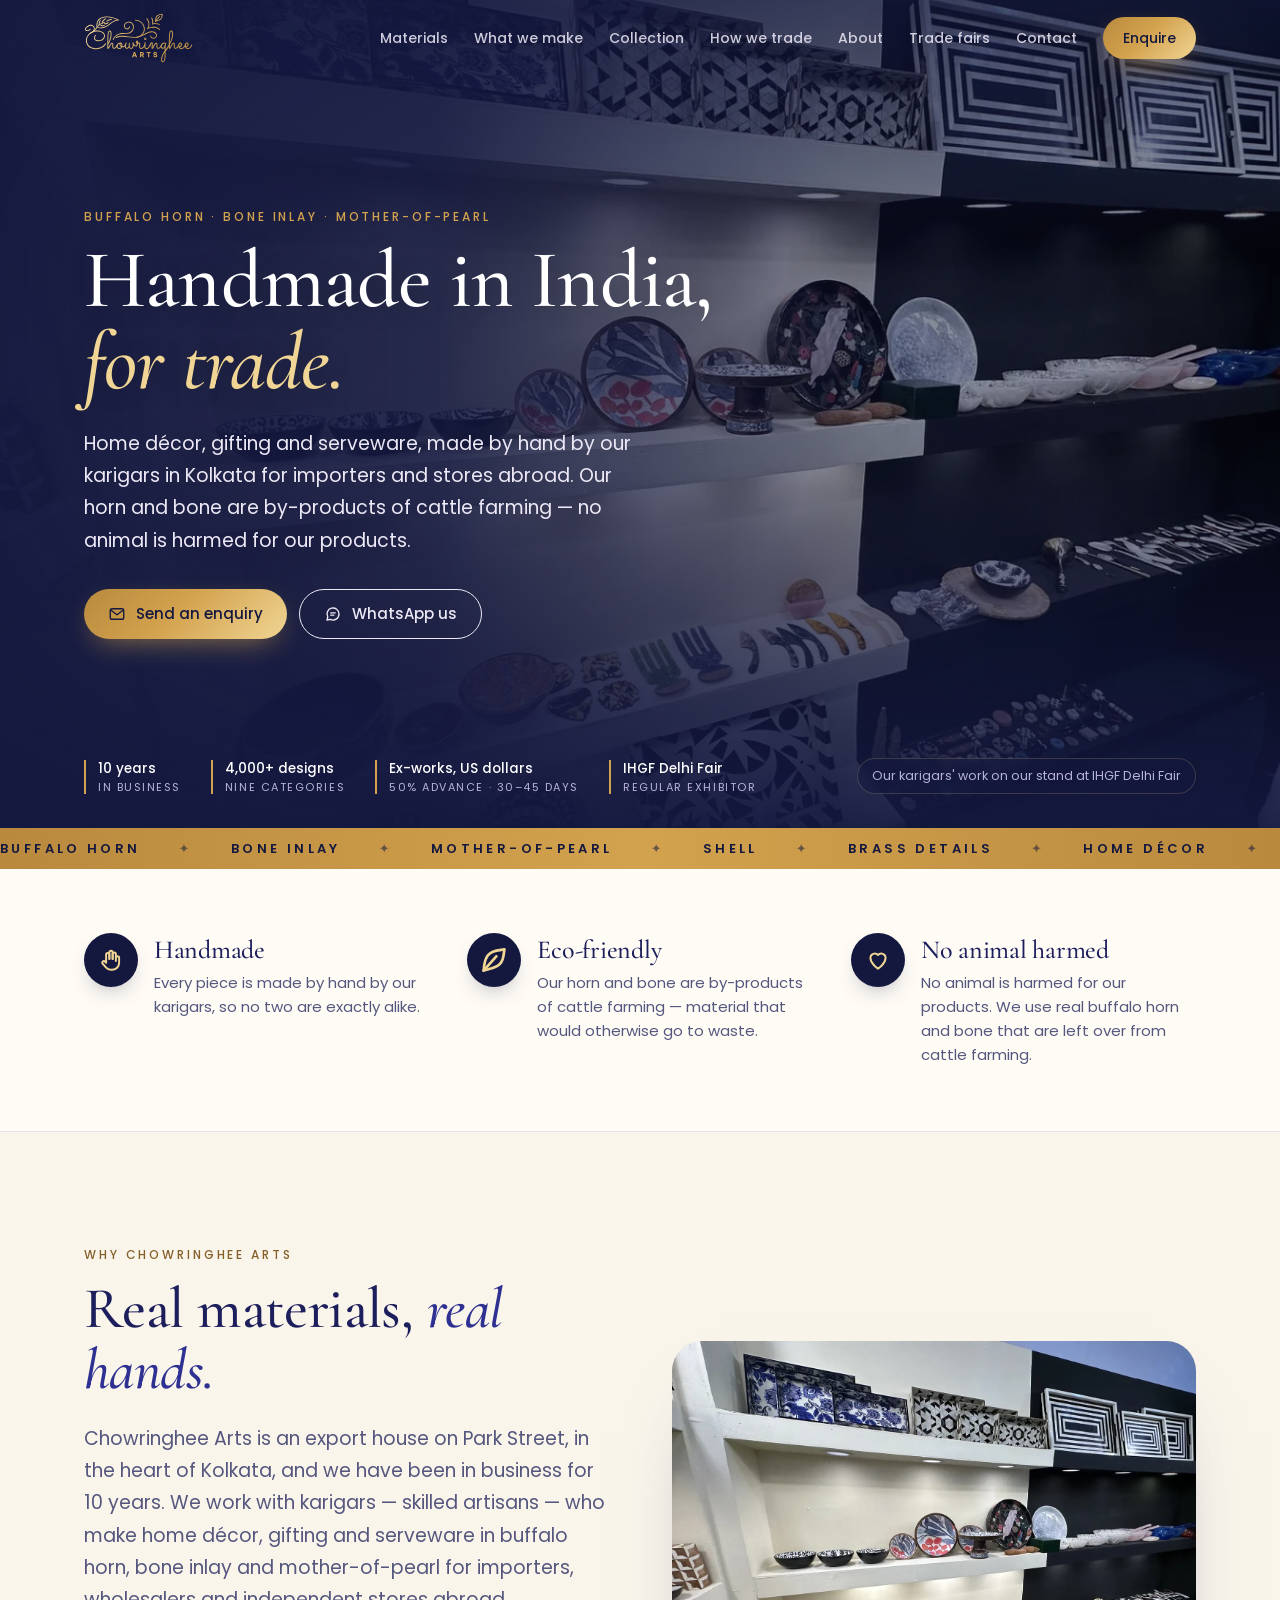
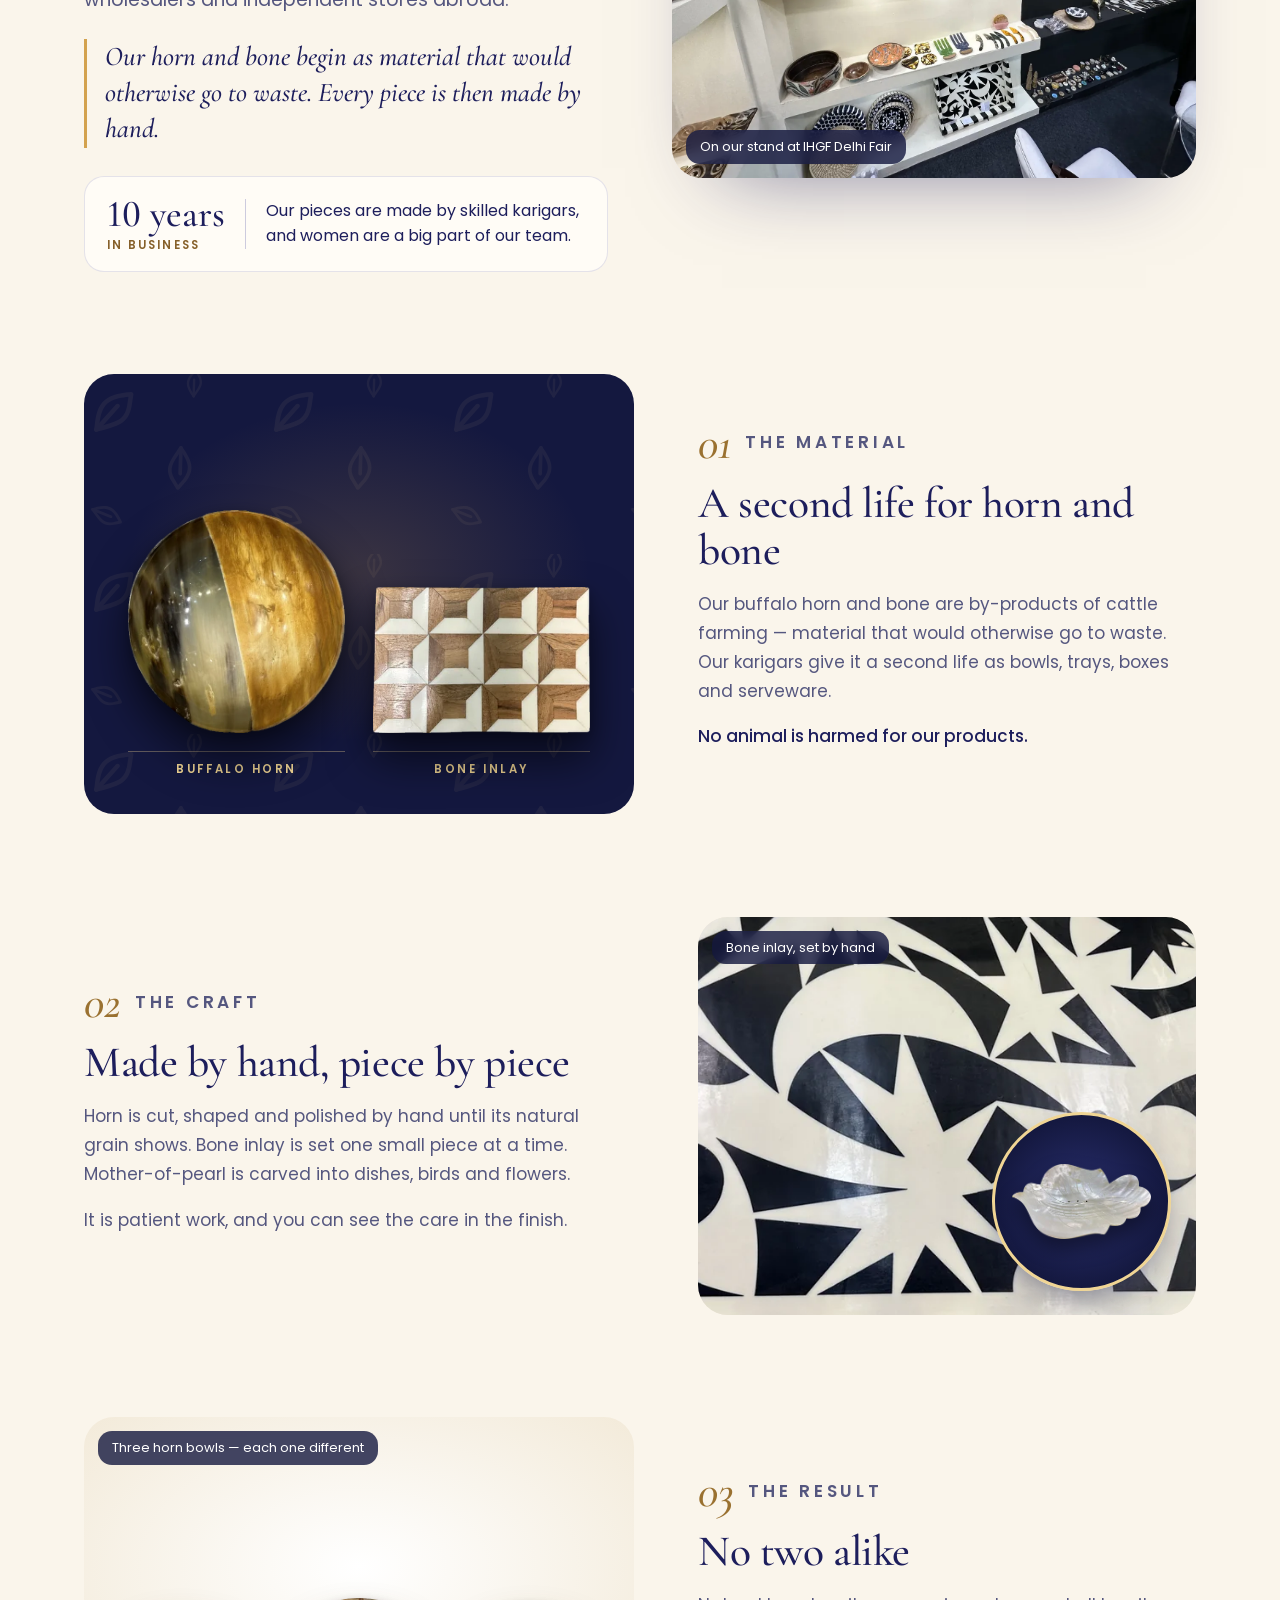
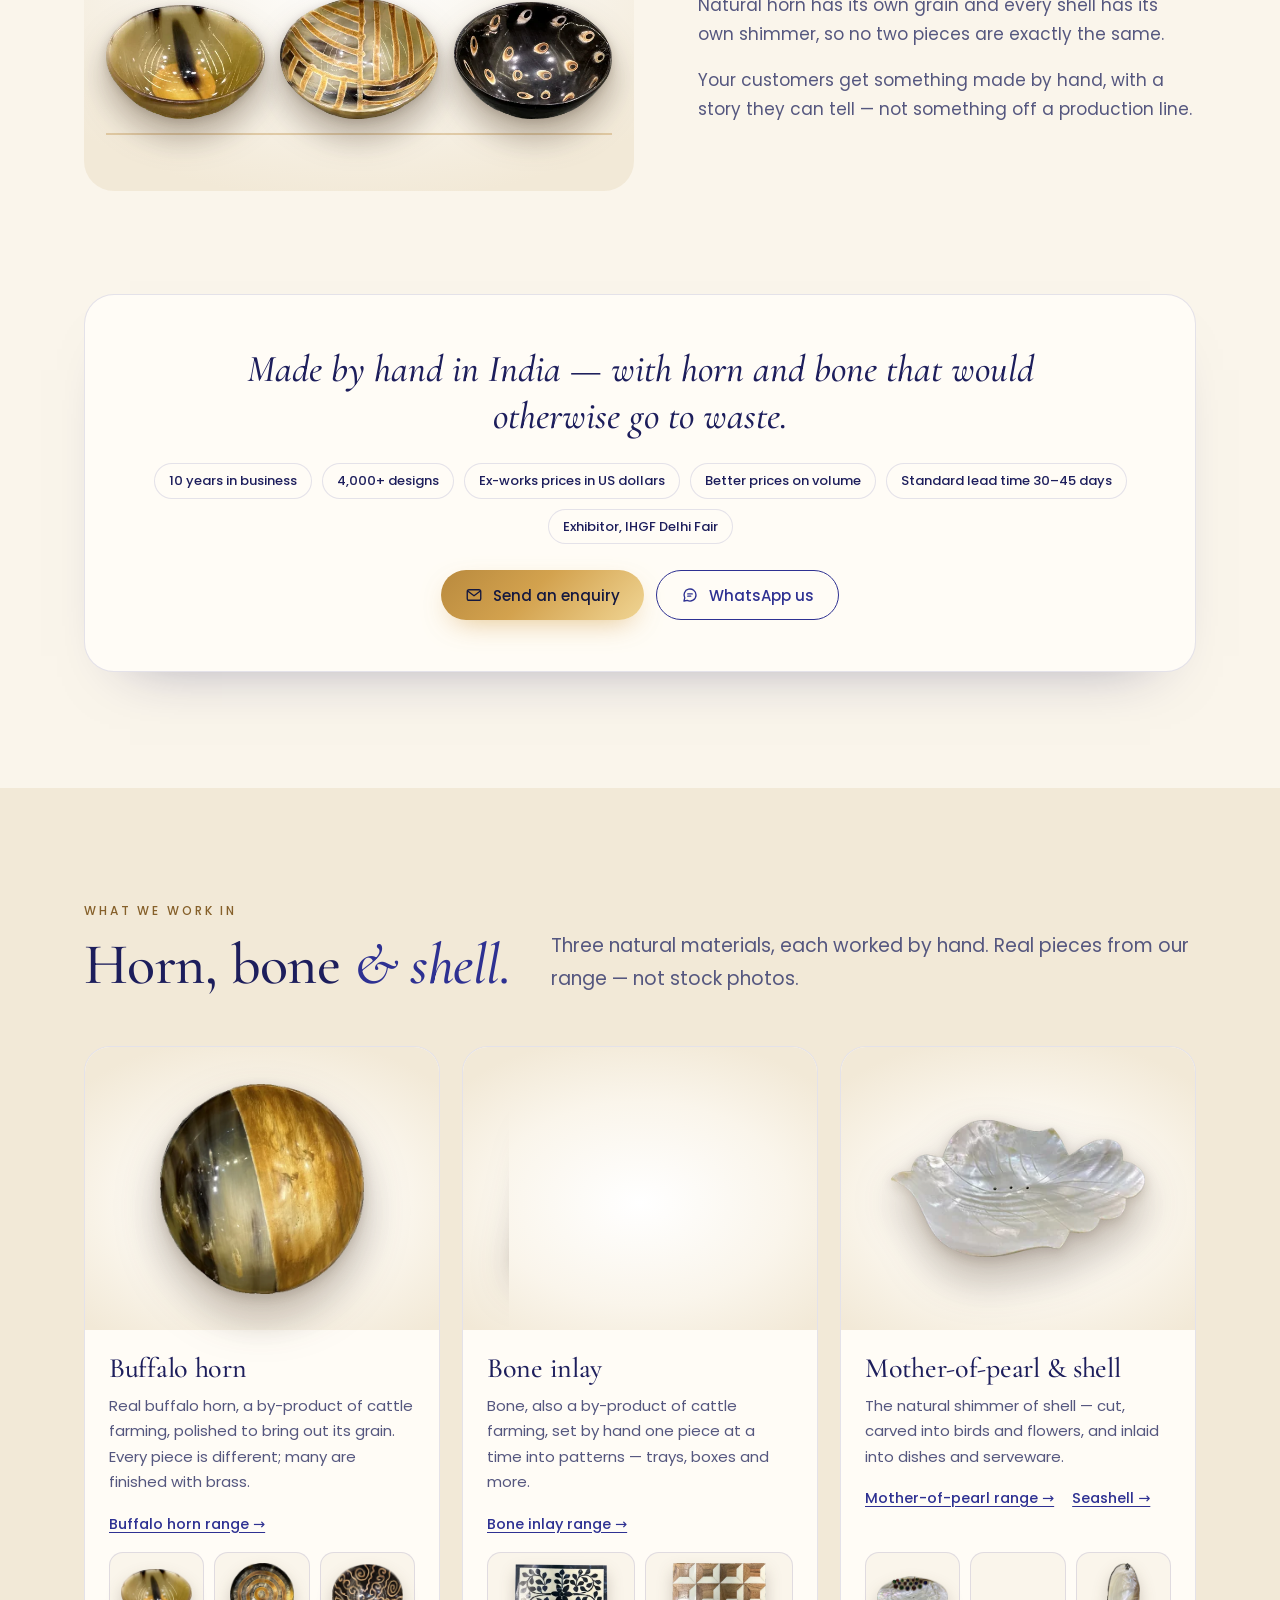
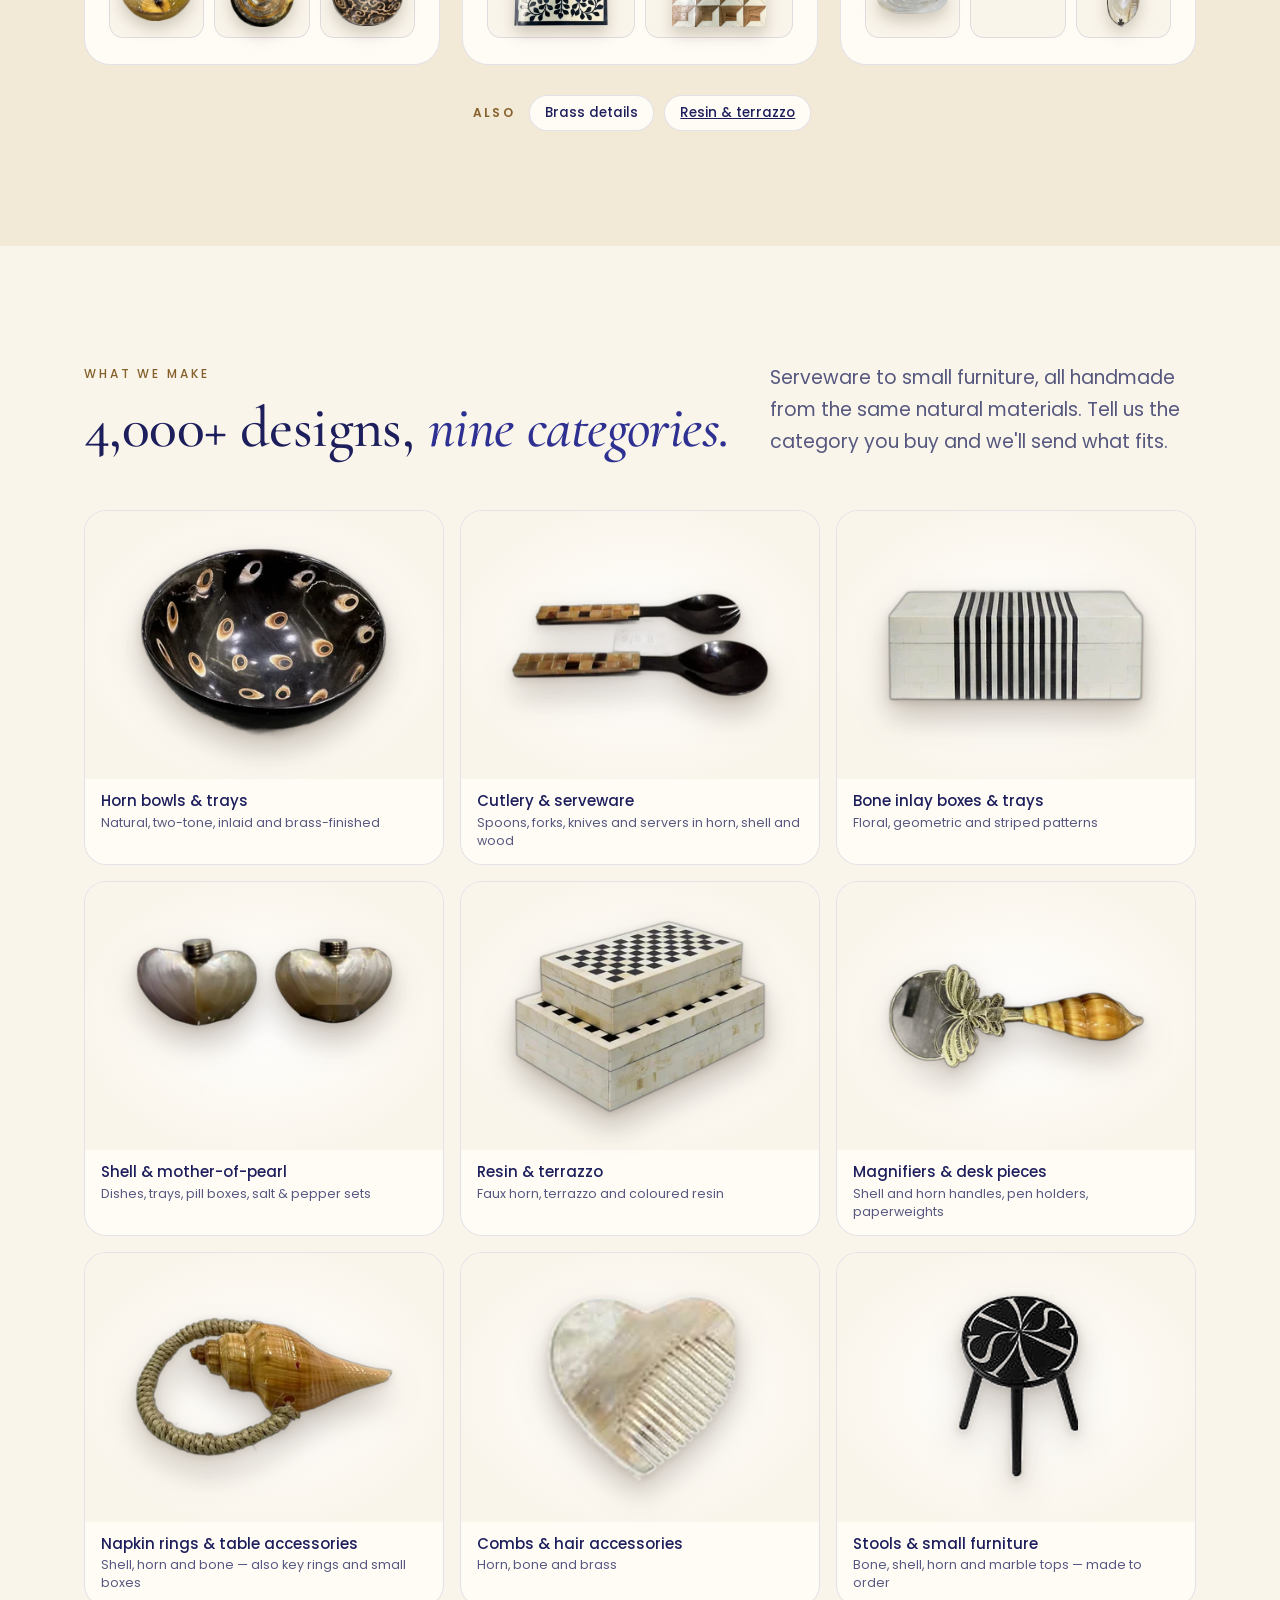
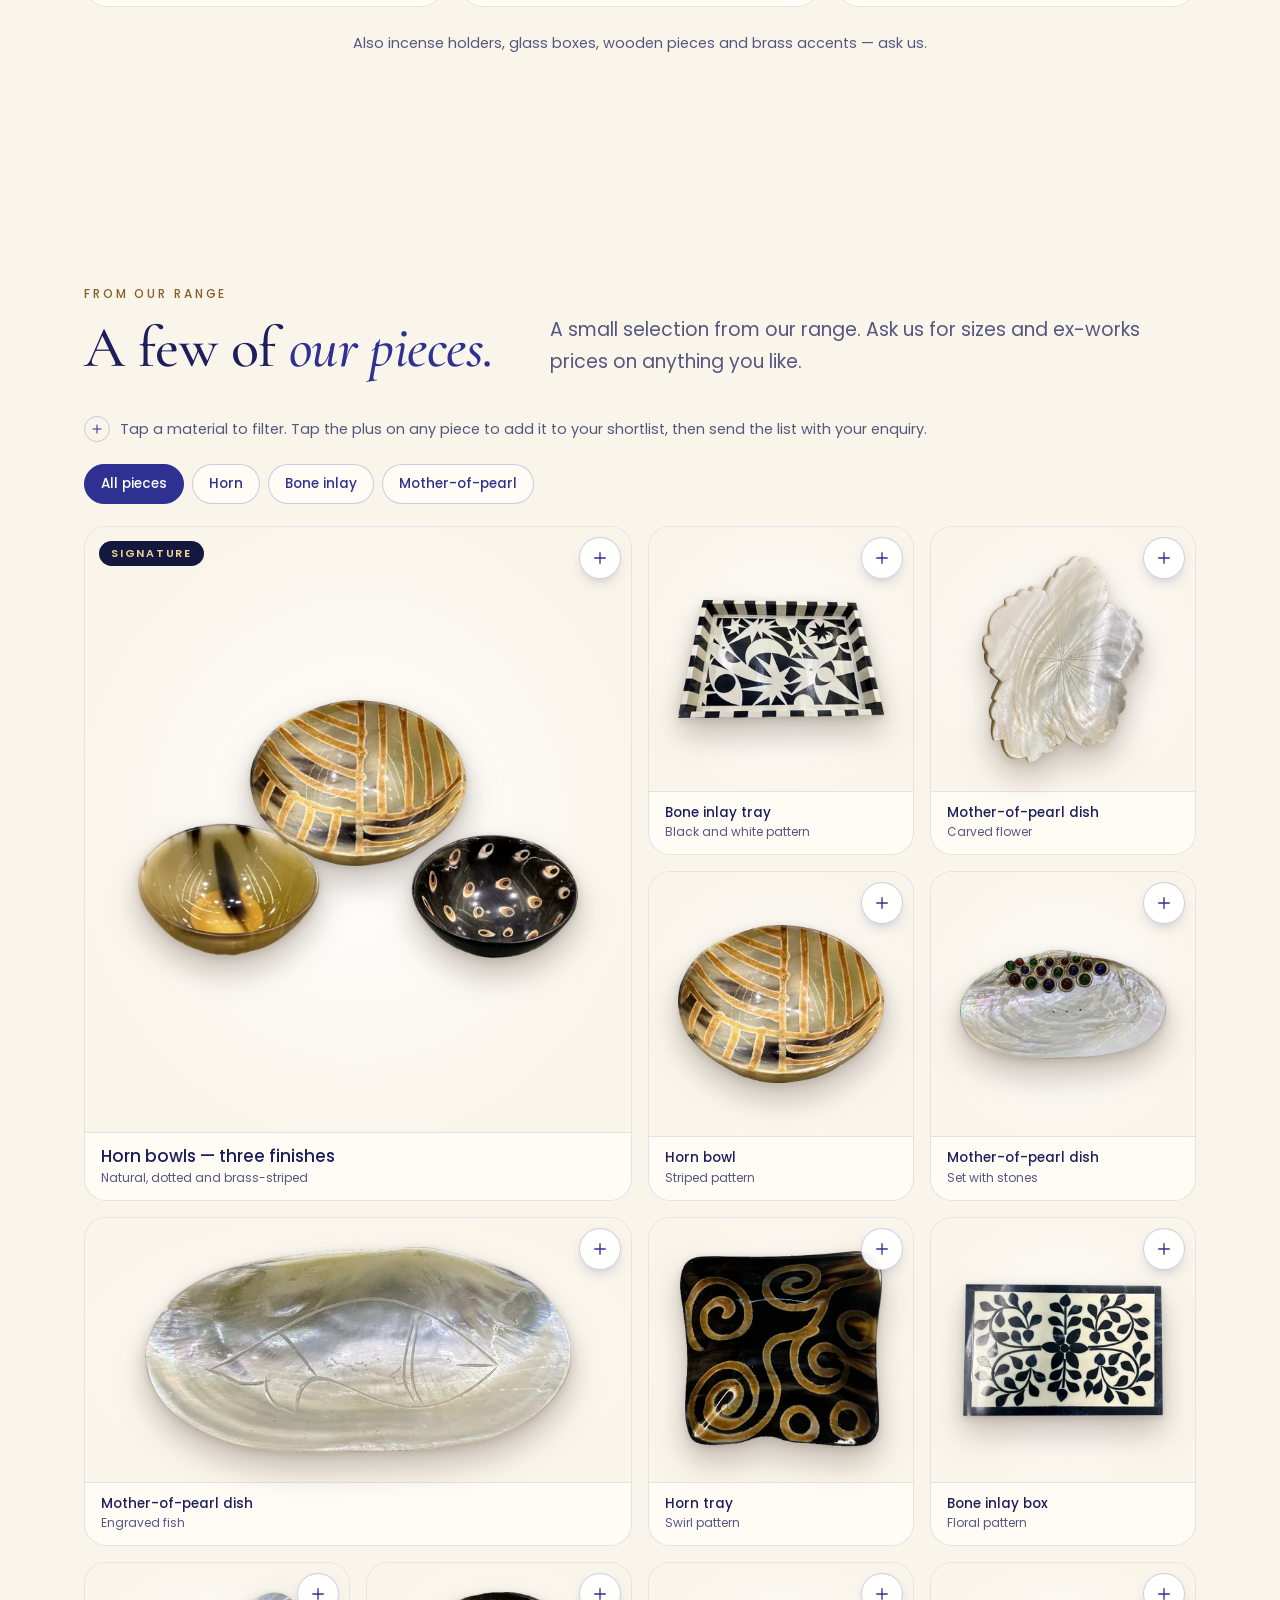
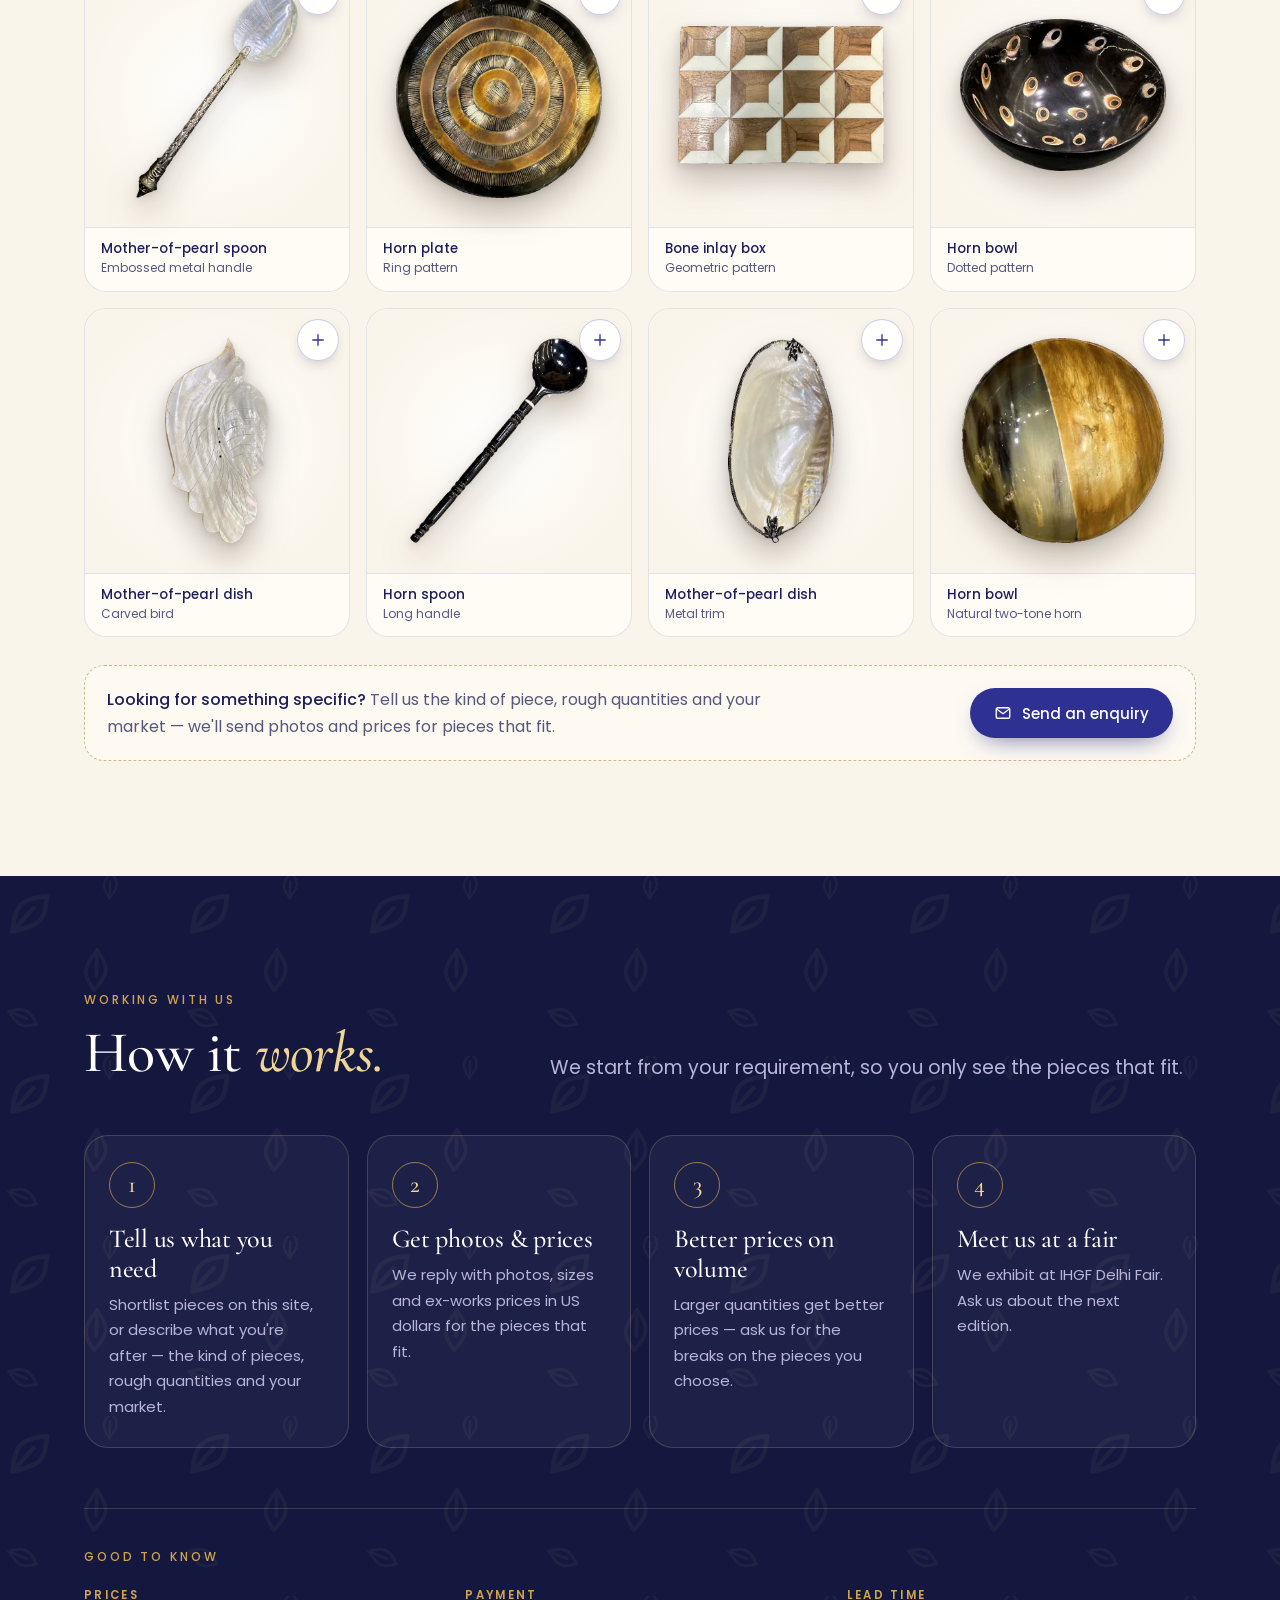
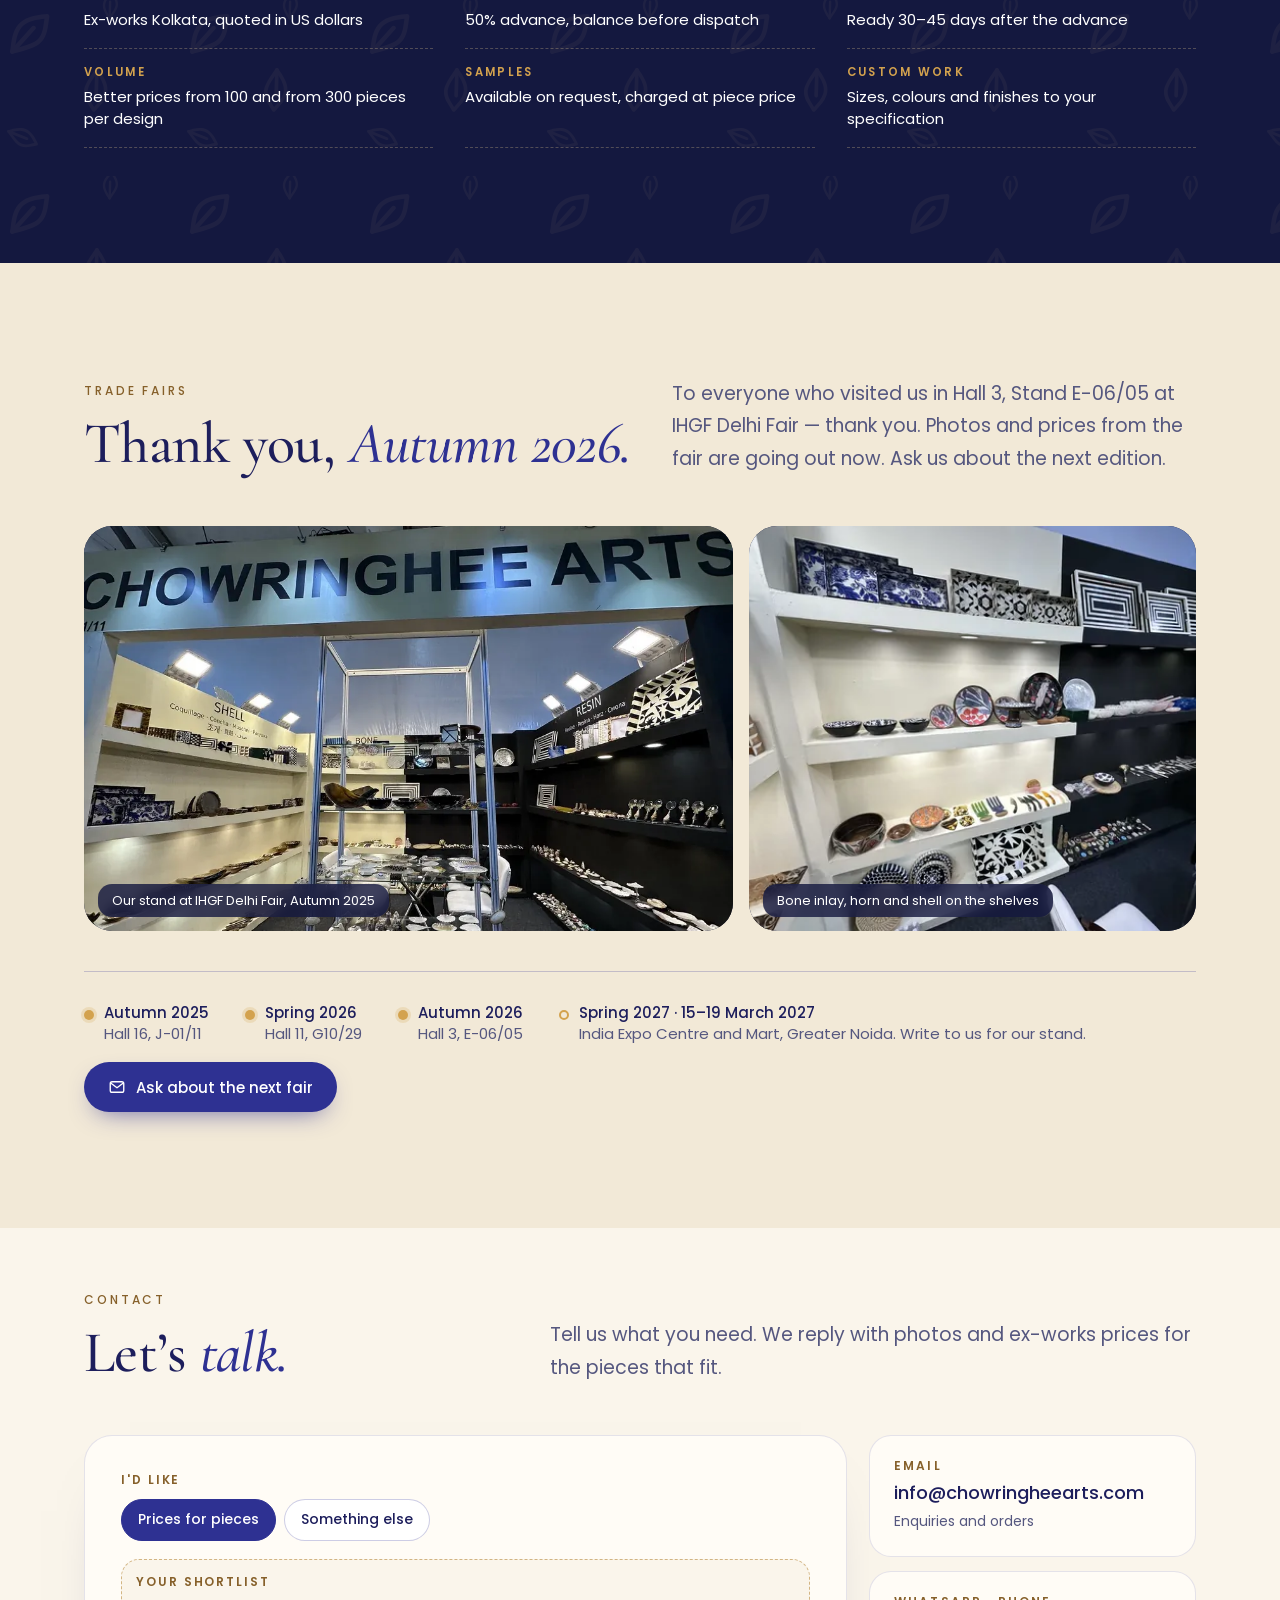
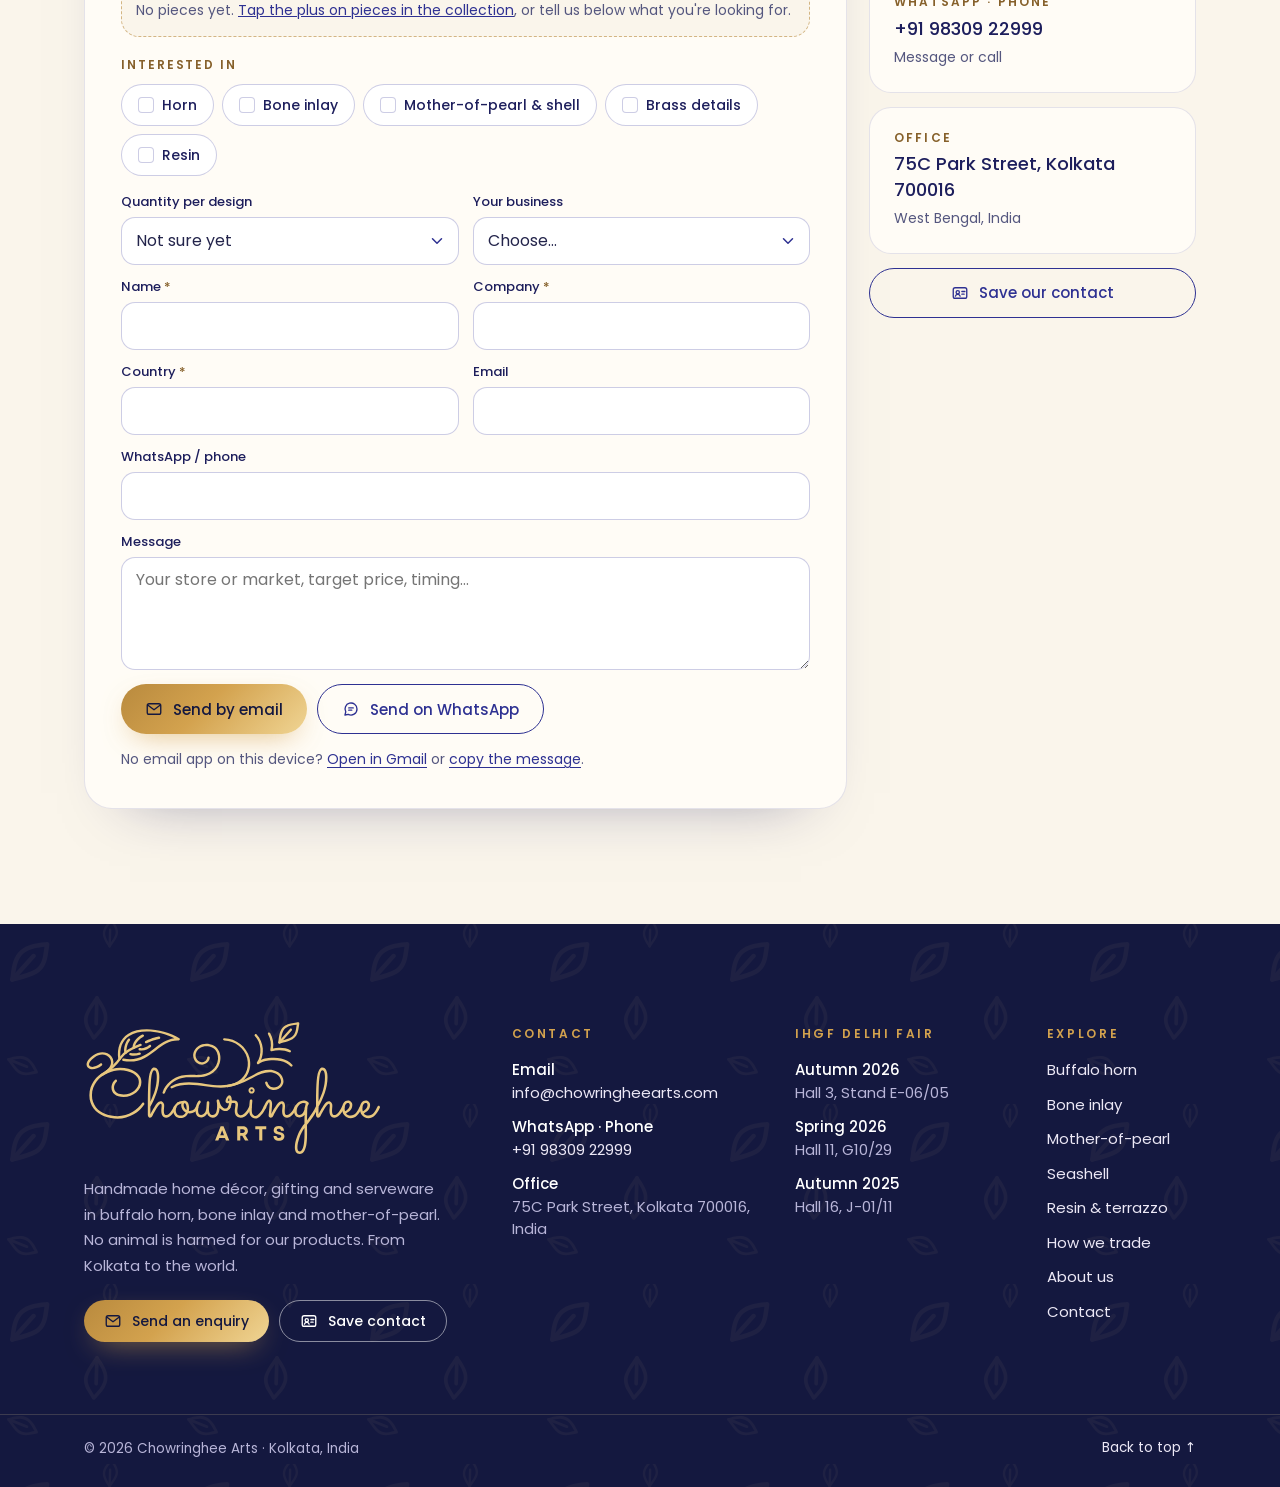
==== commit fb0e3f7c: "Review fixes: next-step CSS class no longer colours the fair list; gallery tiles keep their frame; h" ====
--- a/index.html
+++ b/index.html
@@ -122,7 +122,8 @@
 .menu .wrap{display:grid;padding-top:6px;padding-bottom:14px}
 .menu a{display:block;padding:15px 2px;color:var(--on-navy);text-decoration:none;font:500 17px/1.2 var(--sans);border-bottom:1px solid var(--line-navy)}
 .menu a:last-child{border-bottom:0}
-@media (max-width:900px){.nav .lnk{display:none}.menu-btn{display:inline-flex}.nav{gap:10px}.brand img{height:42px}}
+@media (max-width:1140px){.nav .lnk{display:none}.menu-btn{display:inline-flex}.nav{gap:10px}}
+@media (max-width:900px){.brand img{height:42px}}
 @media (min-width:901px){.menu{display:none!important}}
 html:not(.js) .menu-btn{display:none!important}
 
@@ -344,7 +345,7 @@
 .past-list li::before{content:"";position:absolute;left:0;top:.5em;width:10px;height:10px;border-radius:50%;background:var(--gold);box-shadow:0 0 0 3px rgba(211,162,78,.22)}
 .past-list li.next::before{background:transparent;border:2px solid var(--gold);box-shadow:none;box-sizing:border-box}
 .past-list b{display:block;color:var(--ink-deep);font-weight:500}
-@media (max-width:900px){.fair-gallery{grid-template-columns:1fr}.stand-photo{aspect-ratio:4/3}.stand-photo.tall{aspect-ratio:16/10}.fair-foot{align-items:flex-start;flex-direction:column}}
+@media (max-width:900px){.fair-gallery{grid-template-columns:1fr}.stand-photo{aspect-ratio:4/3}.stand-photo.tall{aspect-ratio:16/10;min-height:0}.fair-foot{align-items:flex-start;flex-direction:column}}
 
 /* enquire */
 .enquire{padding-top:clamp(40px,5vw,72px)}
@@ -776,7 +777,7 @@
           <li><b>Autumn 2025</b>Hall 16, J-01/11</li>
           <li><b>Spring 2026</b>Hall 11, G10/29</li>
           <li><b>Autumn 2026</b>Hall 3, E-06/05</li>
-          <li class="next"><b>Next edition</b>Ask us for dates and stand</li>
+          <li class="next"><b>Spring 2027 · 15–19 March 2027</b>India Expo Centre and Mart, Greater Noida. Write to us for our stand.</li>
         </ul>
         <div class="cta-row">
           <a class="btn btn-ink fair-before" href="#enquire" data-intent="meeting"><svg viewBox="0 0 24 24" fill="none" stroke="currentColor" stroke-width="1.8" stroke-linecap="round" stroke-linejoin="round" aria-hidden="true" focusable="false"><rect x="3.5" y="5" width="17" height="15" rx="2.5"/><path d="M3.5 10h17M8 3v4M16 3v4"/></svg>Book a meeting at the fair</a>
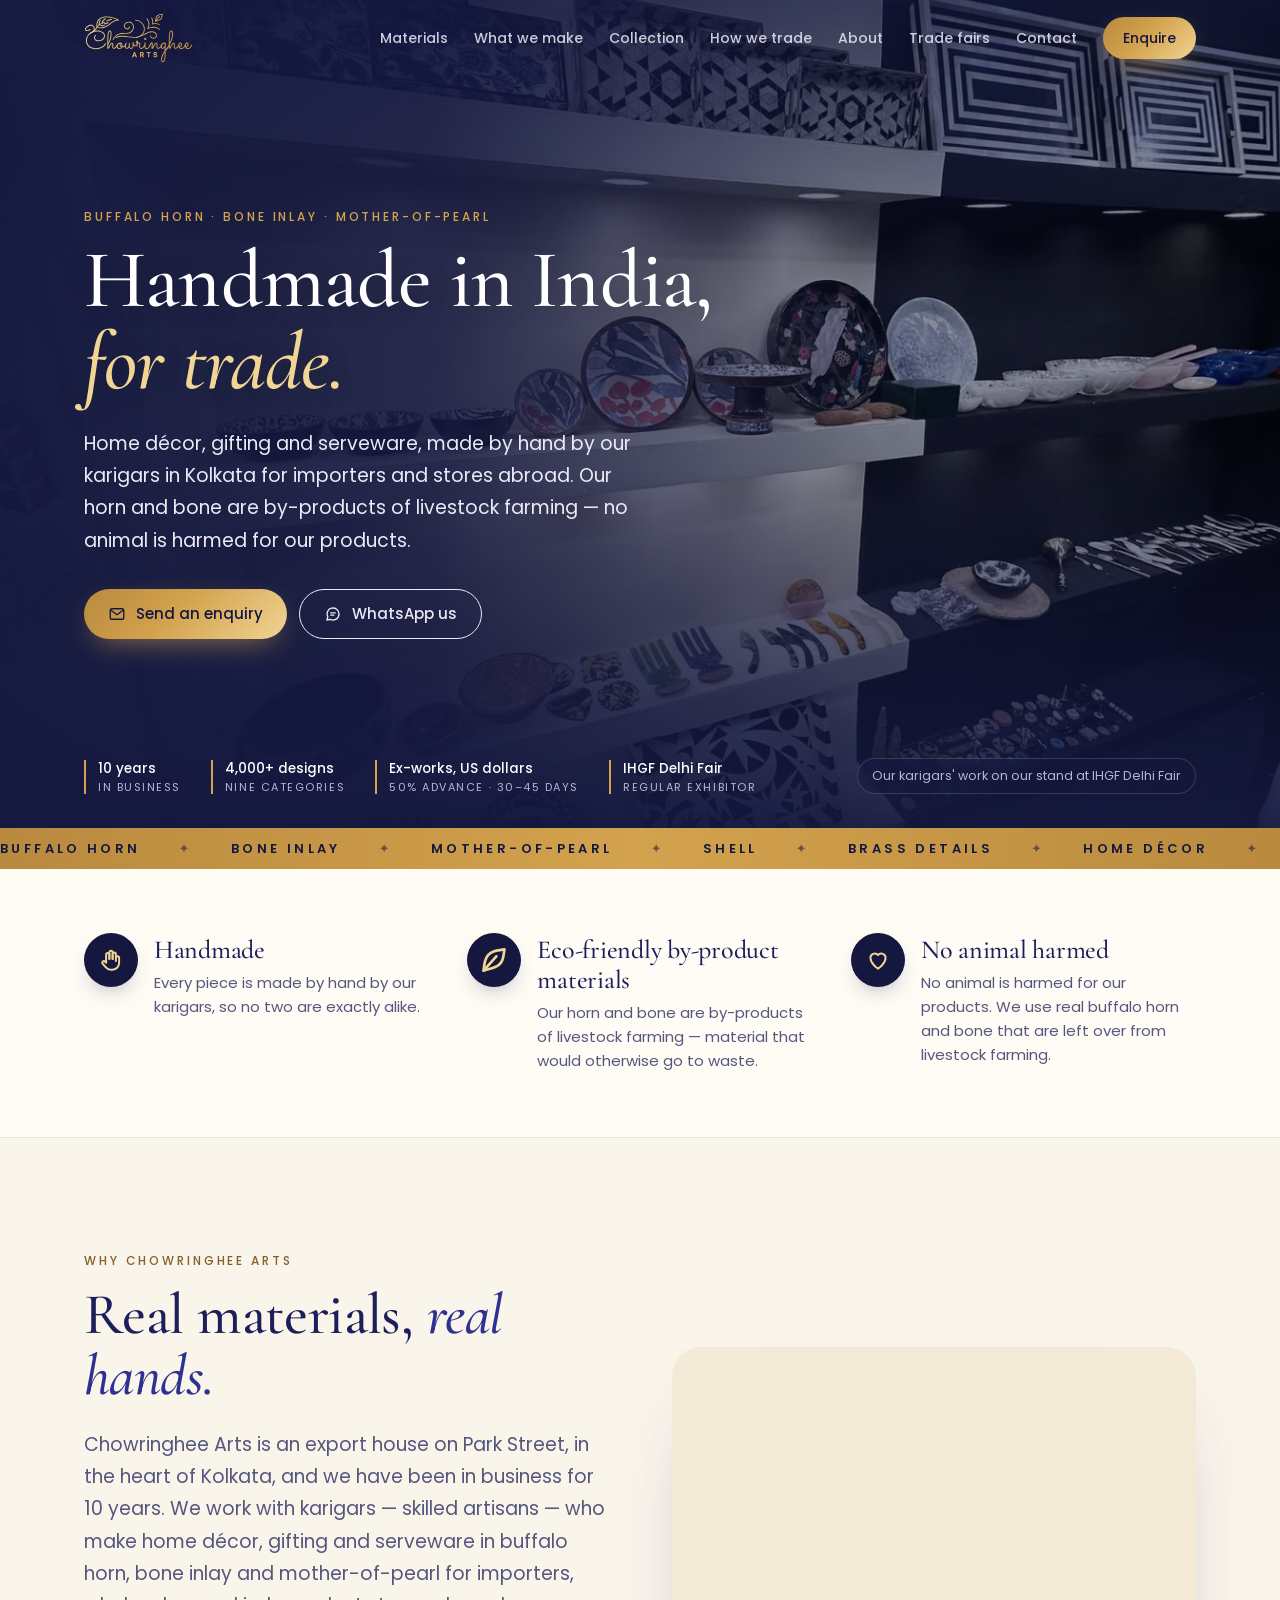
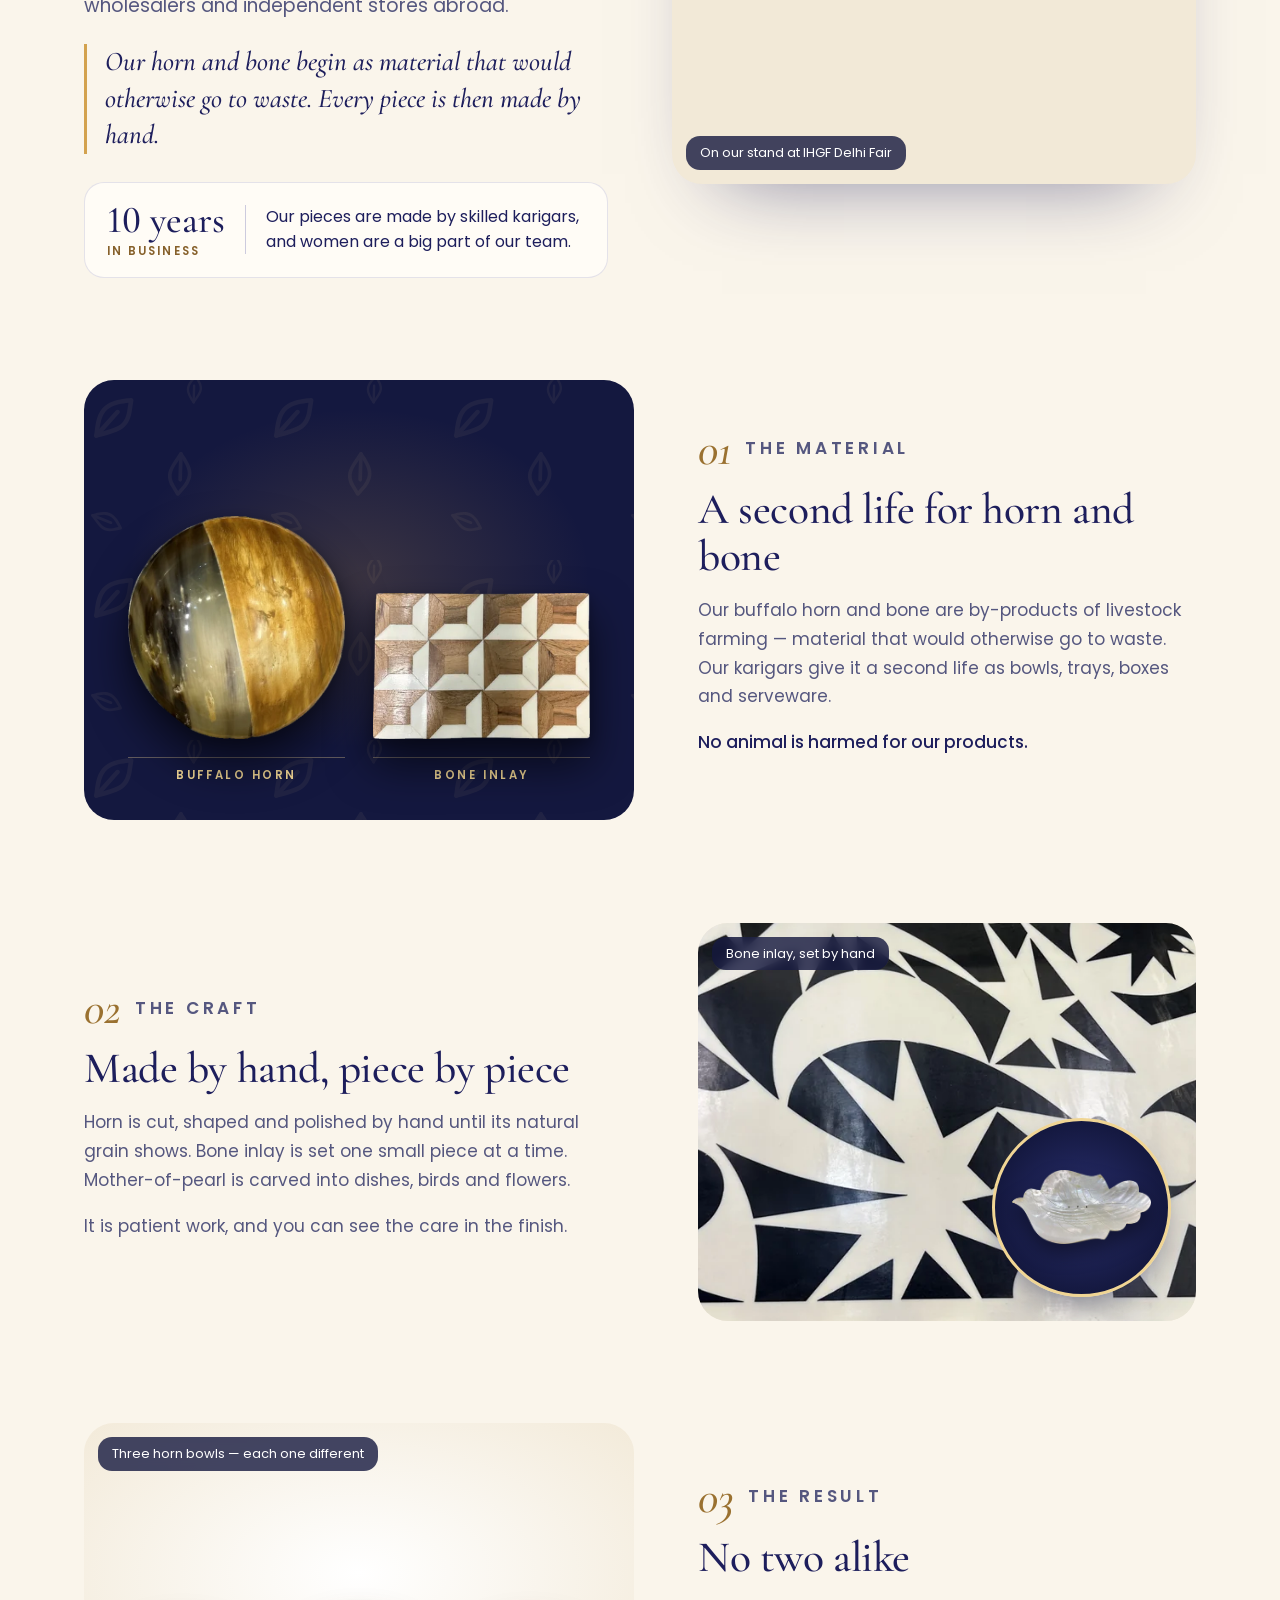
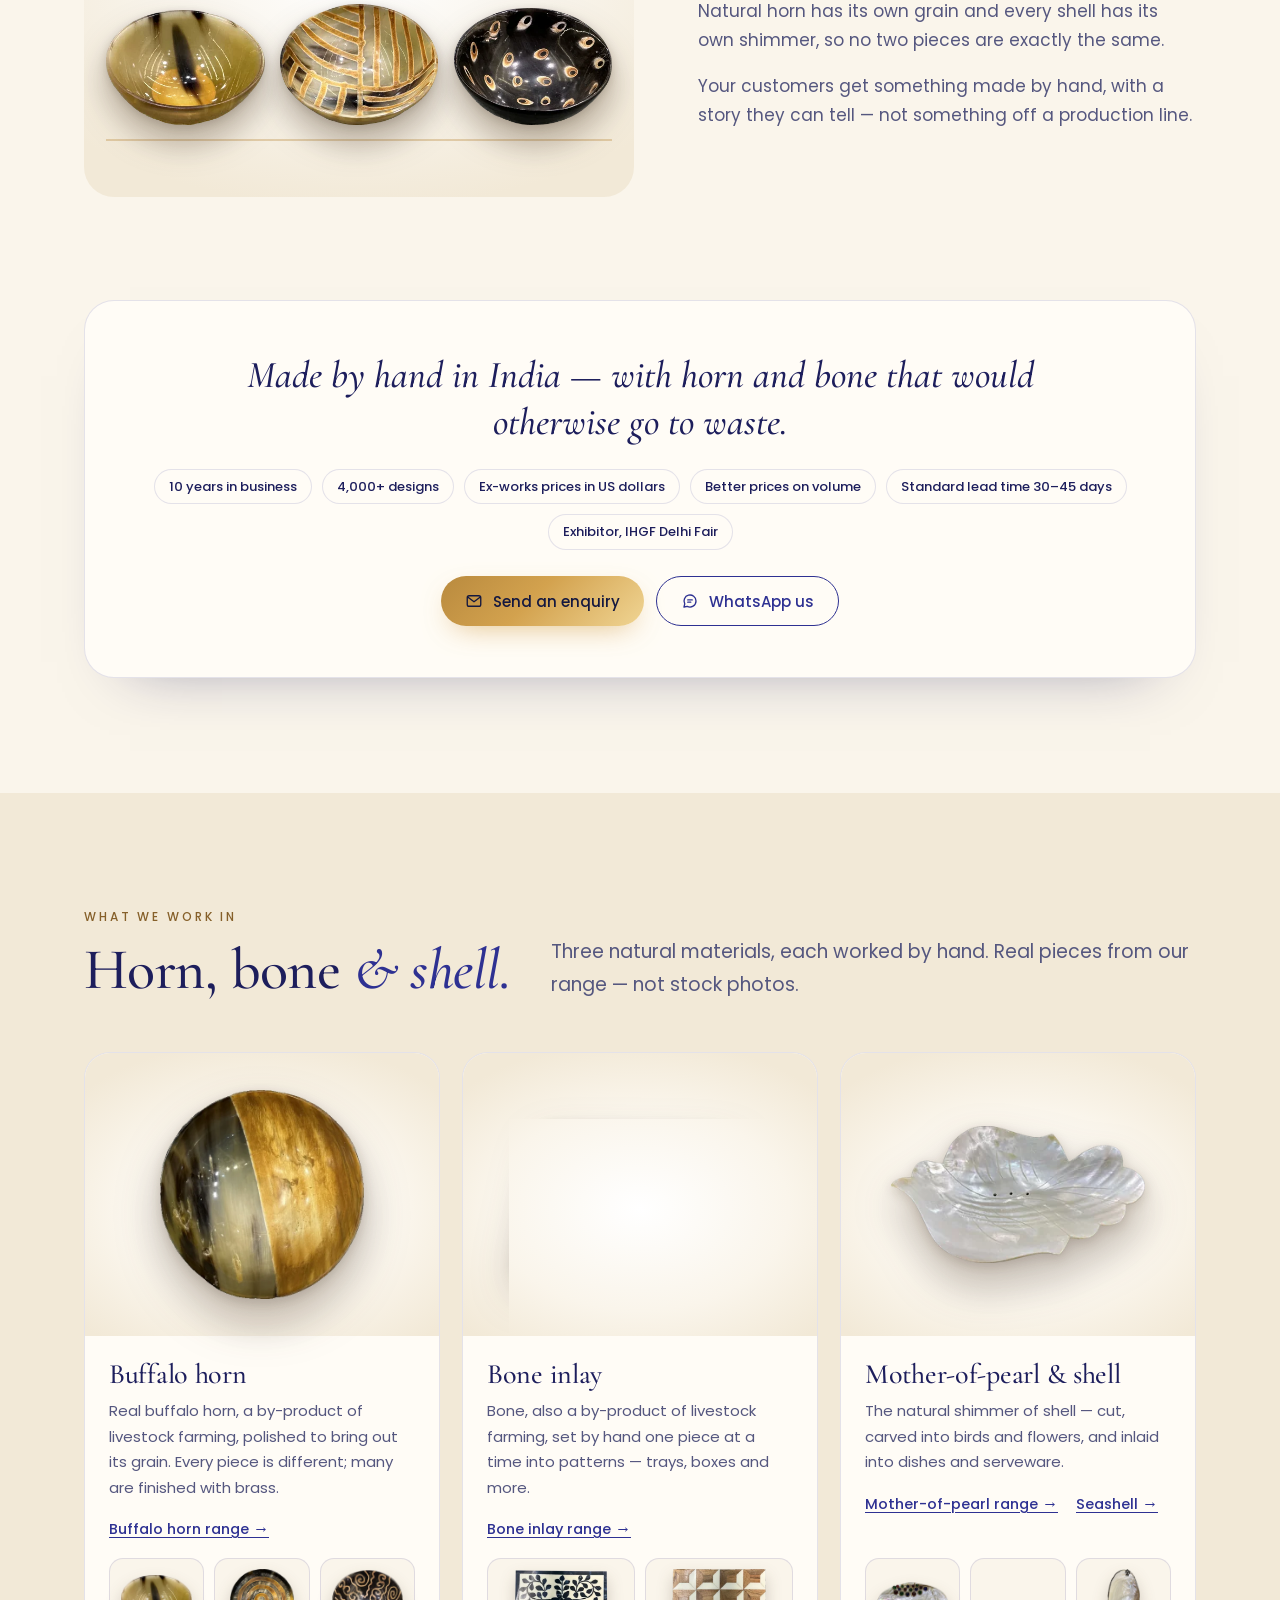
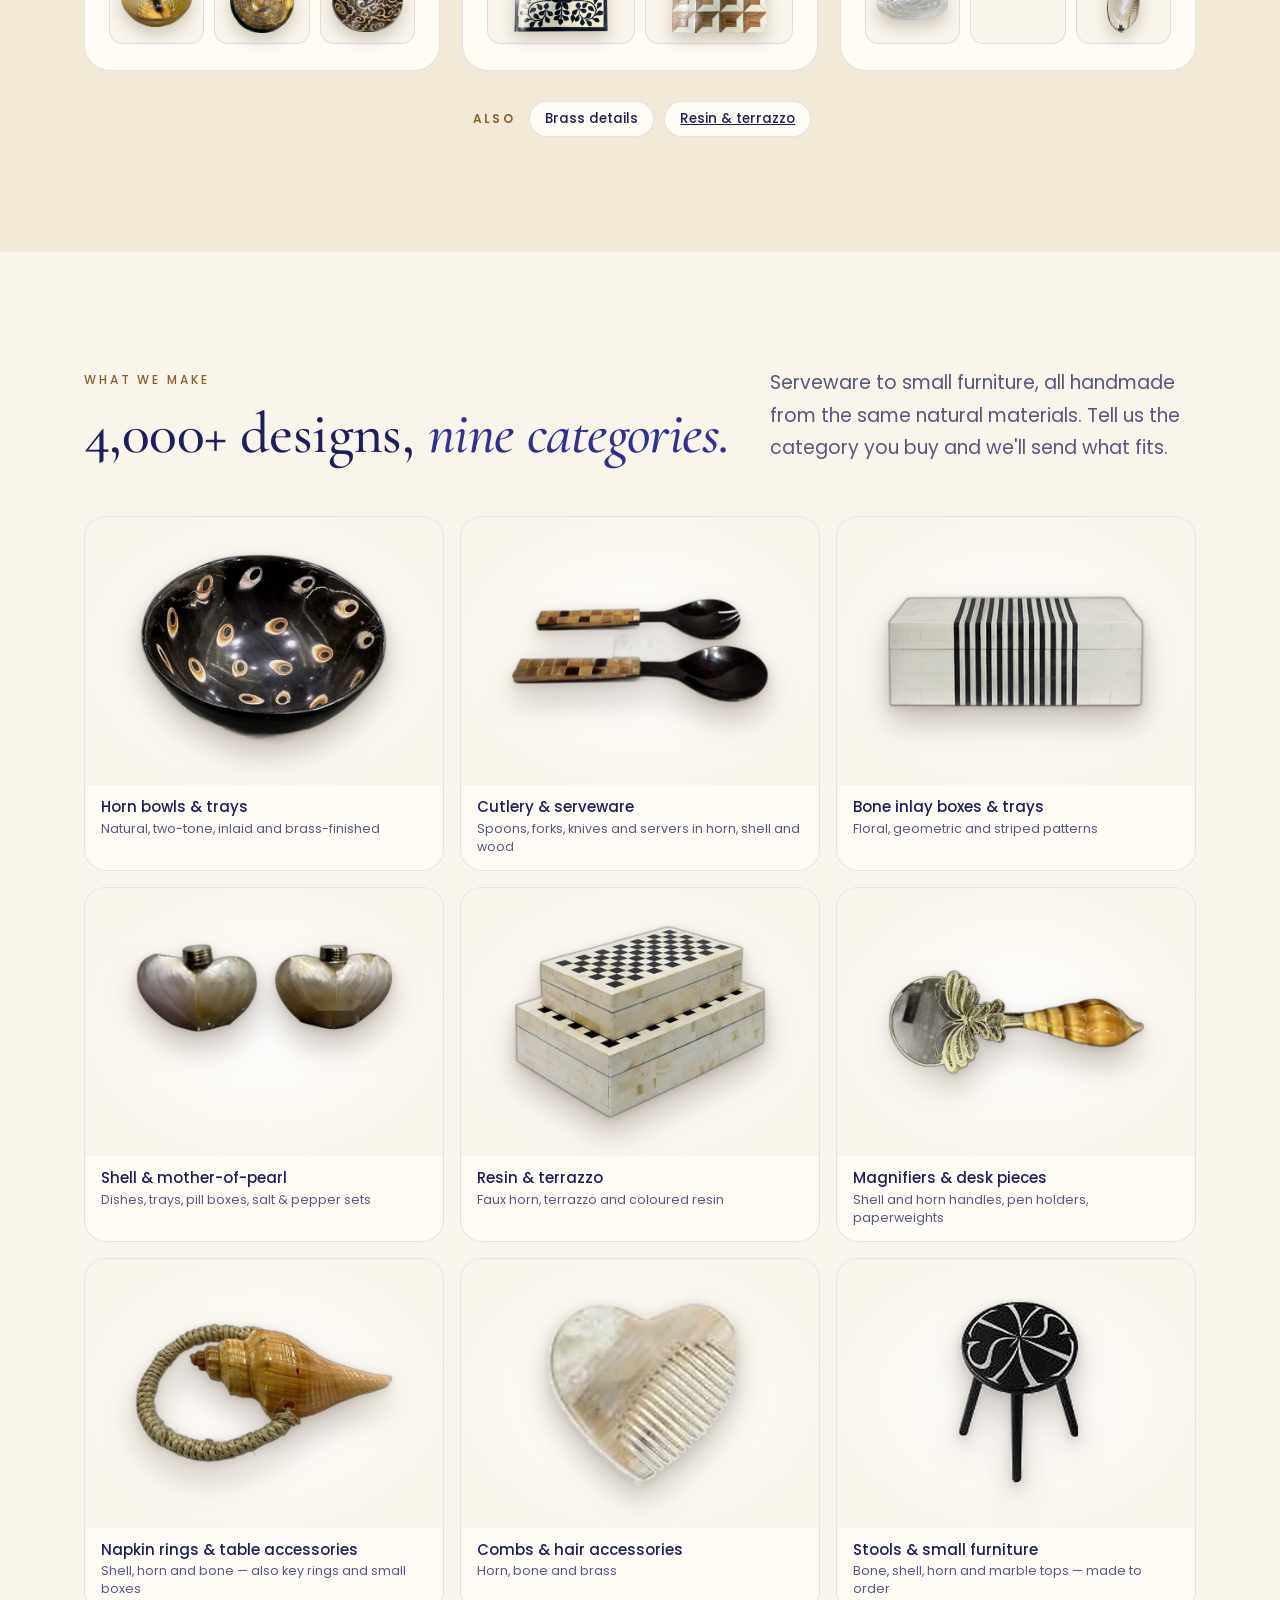
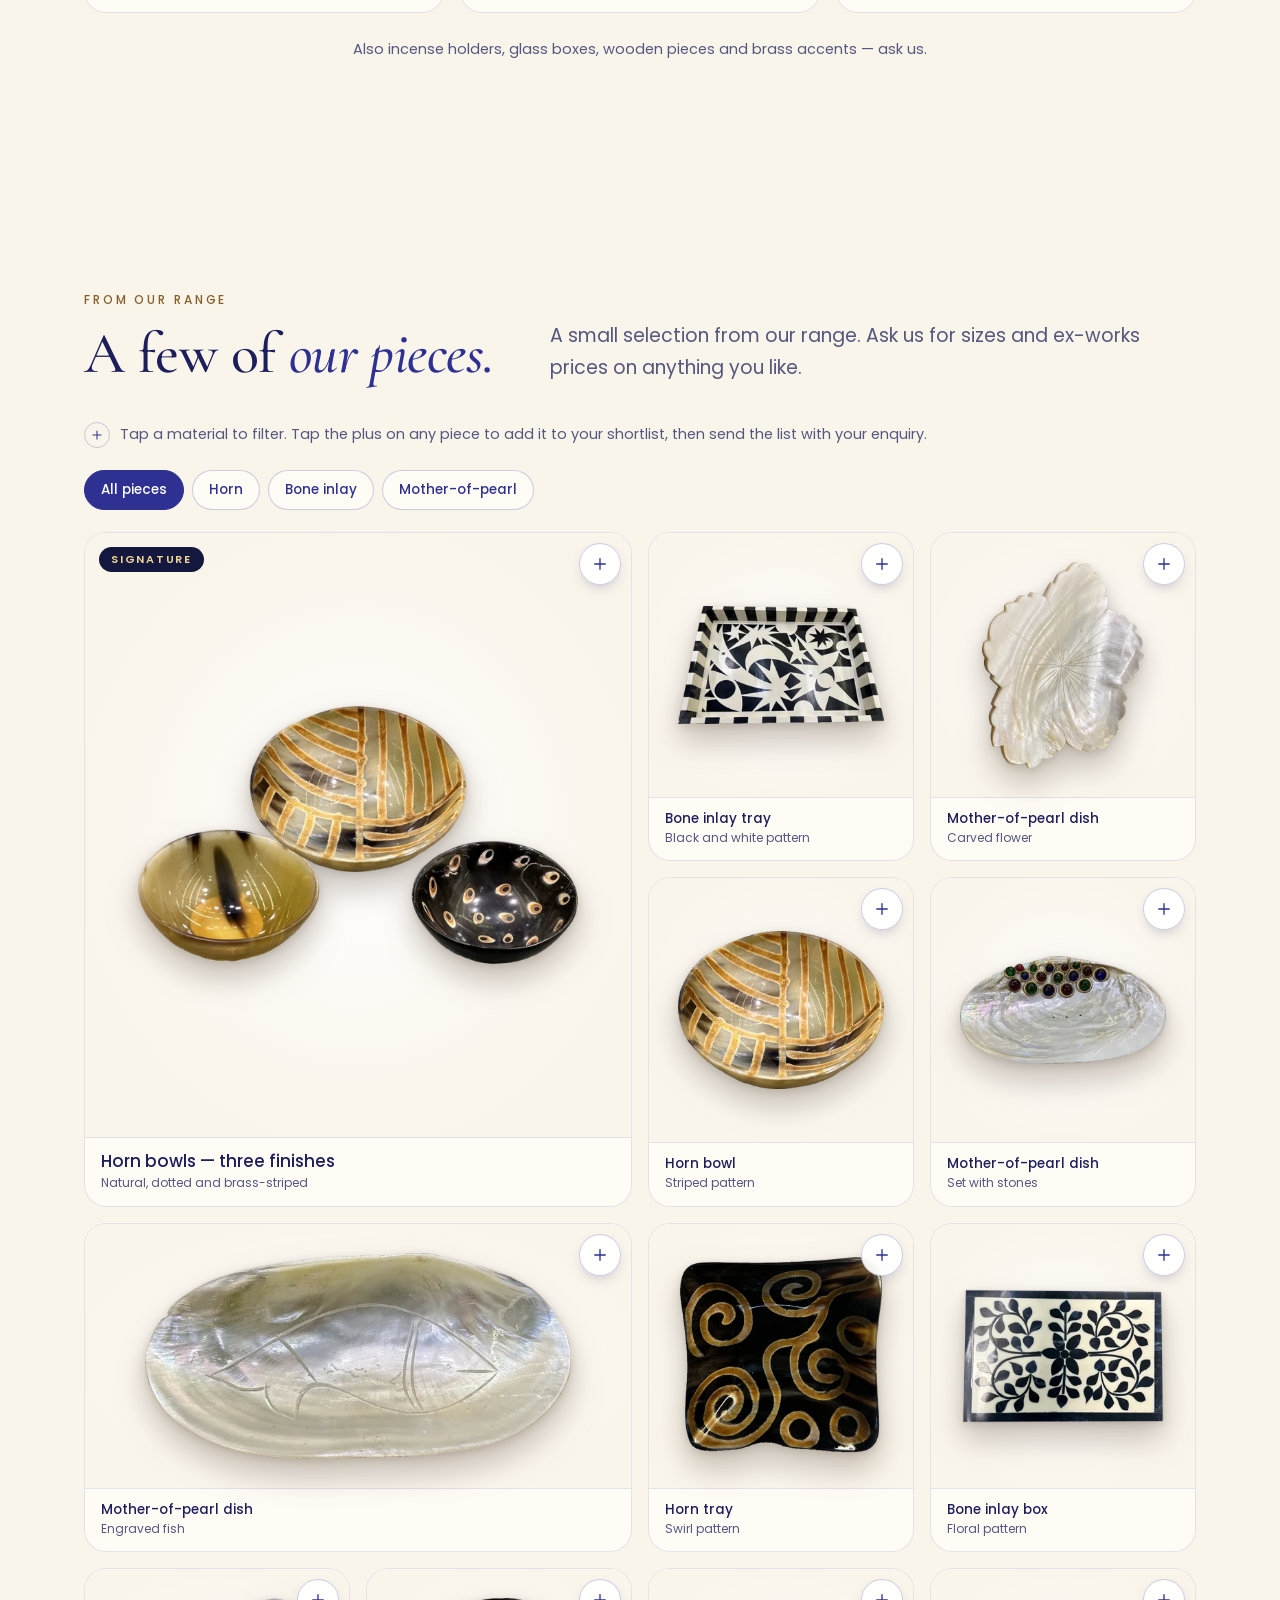
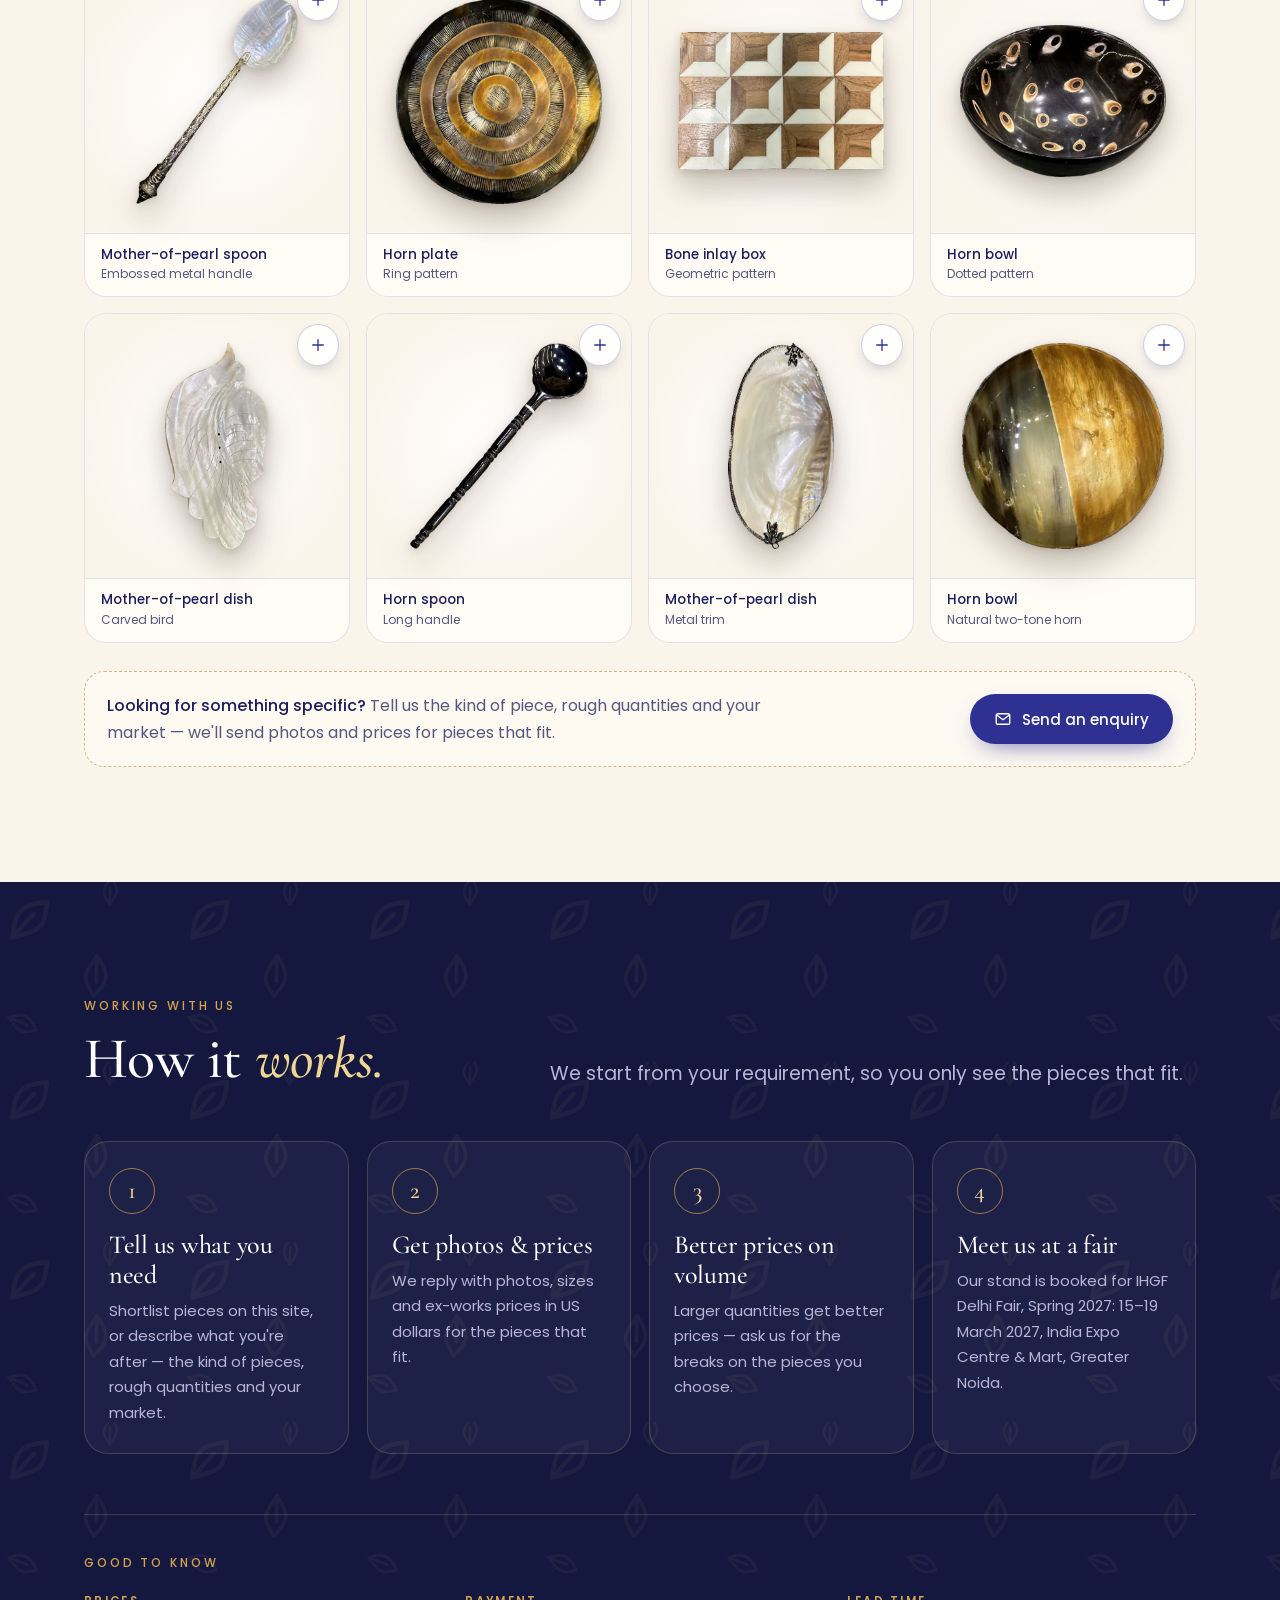
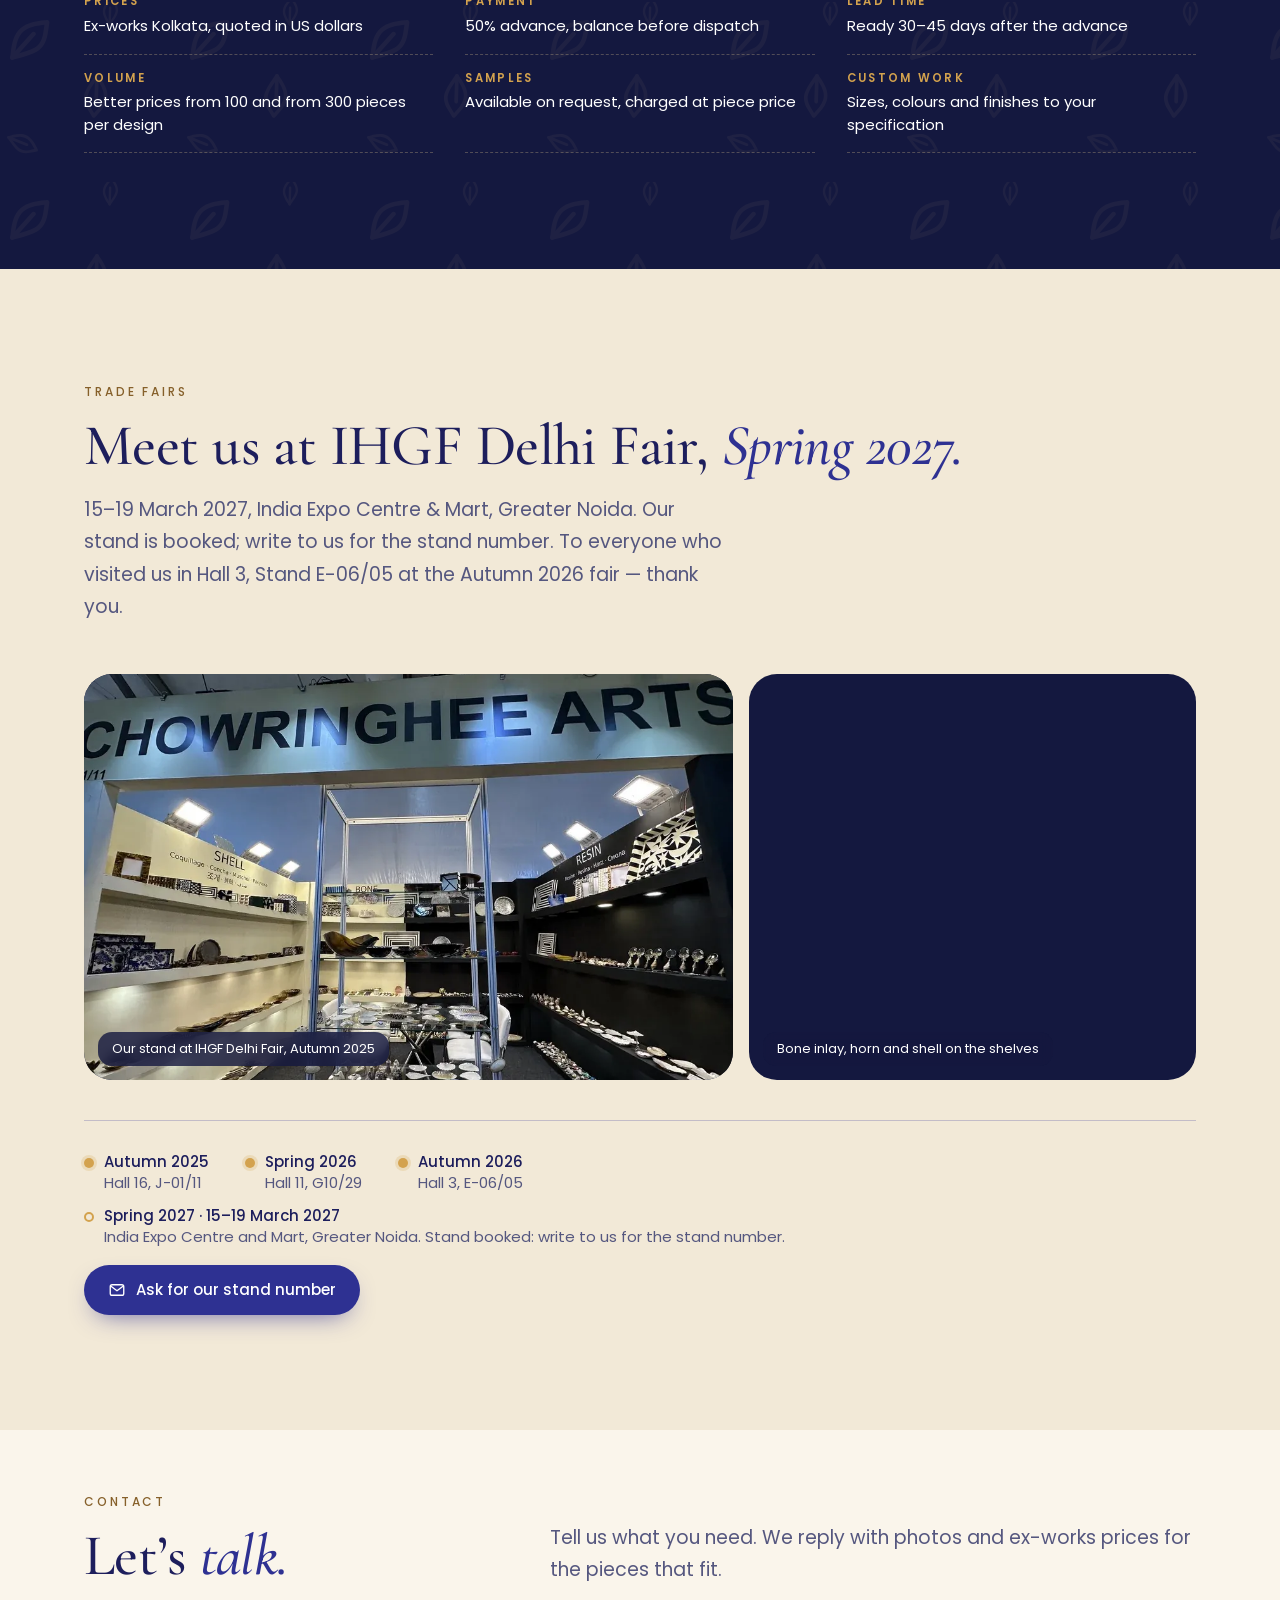
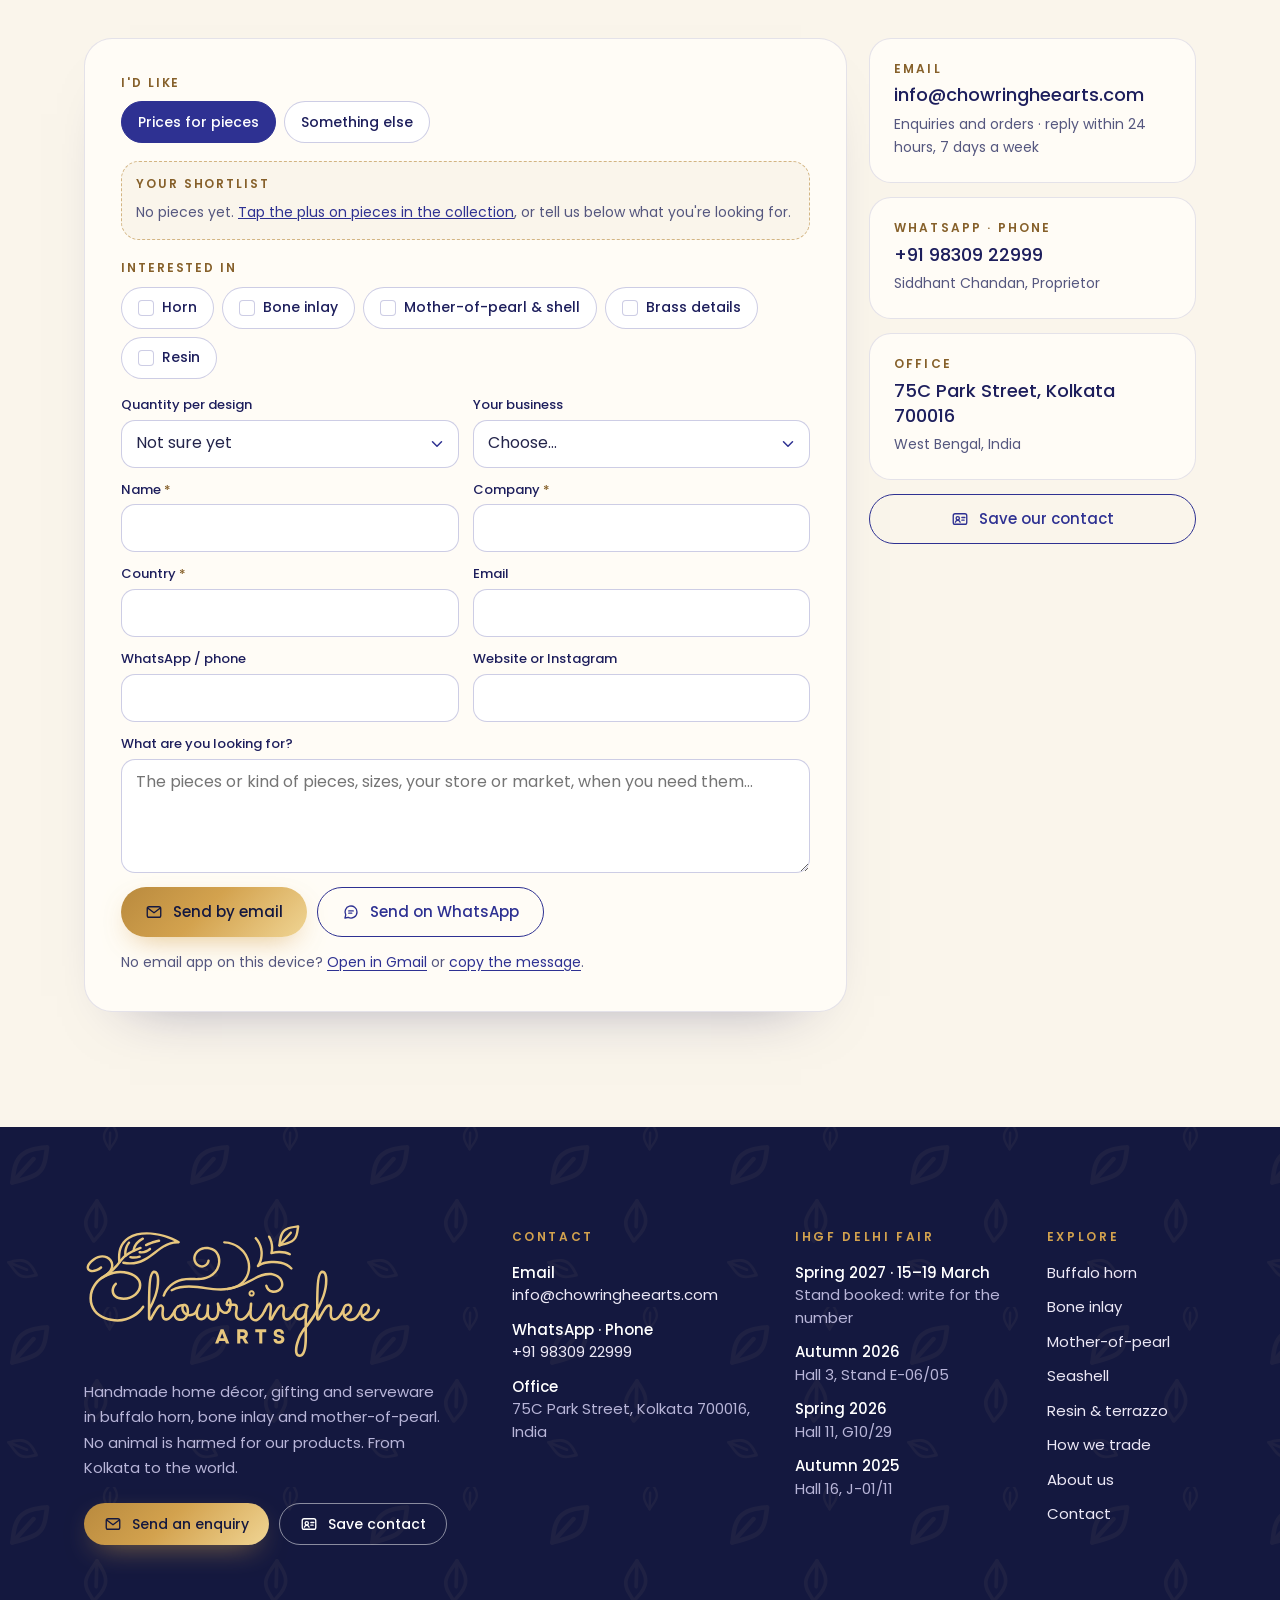
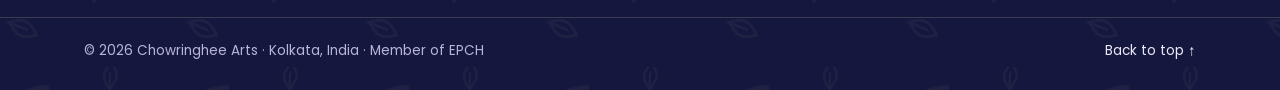
==== commit a9cf57ab: "Site fixes: working enquiry form, Spring 2027 fair, steadier pages - Apply the tested audit patch (1" ====
--- a/index.html
+++ b/index.html
@@ -1,19 +1,21 @@
 <!doctype html>
-<html lang="en">
+<html lang="en-GB">
 <head>
 <meta charset="utf-8">
 <meta name="viewport" content="width=device-width, initial-scale=1, viewport-fit=cover">
-<title>Chowringhee Arts — Horn, bone inlay &amp; mother-of-pearl, handmade in Kolkata</title>
-<meta name="description" content="Handmade home décor, gifting and serveware in buffalo horn, bone inlay and mother-of-pearl from Kolkata. Our horn and bone are by-products of cattle farming; no animal is harmed for our products. Ex-works prices in US dollars.">
+<title>Horn, Bone Inlay &amp; Mother-of-Pearl Exporter, India | Chowringhee Arts</title>
+<meta name="description" content="Kolkata exporter of handmade buffalo horn, bone inlay, mother-of-pearl and shell homeware for the trade. Horn and bone are by-products of livestock farming.">
 <link rel="canonical" href="https://chowringheearts.com/">
+<meta name="robots" content="max-image-preview:large">
 <meta name="theme-color" content="#14183F">
 <link rel="icon" href="assets/favicon.svg" type="image/svg+xml">
 <link rel="icon" href="assets/favicon-32.png" sizes="32x32" type="image/png">
 <link rel="apple-touch-icon" href="assets/apple-touch-icon.png">
 <meta property="og:type" content="website">
 <meta property="og:site_name" content="Chowringhee Arts">
+<meta property="og:locale" content="en_GB">
 <meta property="og:title" content="Chowringhee Arts — Handmade in India, for trade">
-<meta property="og:description" content="Handmade in buffalo horn, bone inlay and mother-of-pearl. Our horn and bone are by-products of cattle farming; no animal is harmed for our products.">
+<meta property="og:description" content="Handmade in buffalo horn, bone inlay and mother-of-pearl. Our horn and bone are by-products of livestock farming; no animal is harmed for our products.">
 <meta property="og:url" content="https://chowringheearts.com/">
 <meta property="og:image" content="https://chowringheearts.com/assets/og-v3.jpg">
 <meta property="og:image:width" content="1200">
@@ -25,23 +27,153 @@
 <link rel="preload" href="assets/fonts/cormorant-garamond-latin-500-italic.woff2" as="font" type="font/woff2" crossorigin>
 <link rel="preload" href="assets/fonts/poppins-latin-400-normal.woff2" as="font" type="font/woff2" crossorigin>
 <link rel="preload" href="assets/fonts/poppins-latin-500-normal.woff2" as="font" type="font/woff2" crossorigin>
-<script>
-/* fair state before first paint: IHGF Delhi Fair runs 13–17 Oct 2026 (India time) */
-(function(){var r=document.documentElement,d=Math.floor((Date.now()+19800000)/864e5),s=Date.UTC(2026,9,13)/864e5;r.className+=' js';if(d>s+4)r.className+=' is-after';else if(d>=s)r.className+=' is-during';})();
-</script>
+<script>document.documentElement.className+=' js';</script>
 <script type="application/ld+json">
 {
-  "@context": "https://schema.org",
-  "@type": "Organization",
-  "name": "Chowringhee Arts",
-  "url": "https://chowringheearts.com/",
-  "logo": "https://chowringheearts.com/assets/logo-ink.svg",
-  "image": "https://chowringheearts.com/assets/og-v3.jpg",
-  "email": "info@chowringheearts.com",
-  "telephone": "+91-98309-22999",
-  "address": {"@type": "PostalAddress", "streetAddress": "75C Park Street", "addressLocality": "Kolkata", "postalCode": "700016", "addressRegion": "West Bengal", "addressCountry": "IN"},
-  "contactPoint": {"@type": "ContactPoint", "contactType": "sales", "email": "info@chowringheearts.com", "telephone": "+91-98309-22999"},
-  "description": "Kolkata export house, in business for 10 years, making handmade home décor, gifting and serveware in buffalo horn, bone inlay and mother-of-pearl for trade buyers. Horn and bone are by-products of cattle farming; no animal is harmed for its products."
+ "@context": "https://schema.org",
+ "@graph": [
+  {
+   "@type": "Organization",
+   "@id": "https://chowringheearts.com/#org",
+   "name": "Chowringhee Arts",
+   "url": "https://chowringheearts.com/",
+   "logo": "https://chowringheearts.com/assets/logo-ink.svg",
+   "image": "https://chowringheearts.com/assets/og-v3.jpg",
+   "email": "info@chowringheearts.com",
+   "telephone": "+91-98309-22999",
+   "address": {
+    "@type": "PostalAddress",
+    "streetAddress": "75C Park Street",
+    "addressLocality": "Kolkata",
+    "postalCode": "700016",
+    "addressRegion": "West Bengal",
+    "addressCountry": "IN"
+   },
+   "founder": {"@type": "Person", "name": "Siddhant Chandan", "jobTitle": "Proprietor"},
+   "memberOf": {"@type": "Organization", "name": "Export Promotion Council for Handicrafts (EPCH)"},
+   "contactPoint": {
+    "@type": "ContactPoint",
+    "contactType": "sales",
+    "email": "info@chowringheearts.com",
+    "telephone": "+91-98309-22999"
+   },
+   "description": "Kolkata export house, in business for 10 years, making handmade homeware in buffalo horn, bone inlay, mother-of-pearl, seashell and resin for trade buyers. Horn and bone are by-products of livestock farming; no animal is harmed for its products."
+  },
+  {
+   "@type": "WebSite",
+   "@id": "https://chowringheearts.com/#website",
+   "url": "https://chowringheearts.com/",
+   "name": "Chowringhee Arts",
+   "inLanguage": "en-GB",
+   "publisher": {
+    "@id": "https://chowringheearts.com/#org"
+   }
+  },
+  {
+   "@type": "ItemList",
+   "@id": "https://chowringheearts.com/#collection",
+   "name": "A few of our pieces",
+   "numberOfItems": 16,
+   "itemListElement": [
+    {
+     "@type": "ListItem",
+     "position": 1,
+     "name": "Horn bowls — three finishes — Natural, dotted and brass-striped",
+     "image": "https://chowringheearts.com/assets/img/horn-bowls-trio-1200.webp"
+    },
+    {
+     "@type": "ListItem",
+     "position": 2,
+     "name": "Bone inlay tray — Black and white pattern",
+     "image": "https://chowringheearts.com/assets/img/bone-inlay-tray-stars-1200.webp"
+    },
+    {
+     "@type": "ListItem",
+     "position": 3,
+     "name": "Mother-of-pearl dish — Carved flower",
+     "image": "https://chowringheearts.com/assets/img/mop-flower-dish-1200.webp"
+    },
+    {
+     "@type": "ListItem",
+     "position": 4,
+     "name": "Horn bowl — Striped pattern",
+     "image": "https://chowringheearts.com/assets/img/horn-bowl-brass-stripes-1200.webp"
+    },
+    {
+     "@type": "ListItem",
+     "position": 5,
+     "name": "Mother-of-pearl dish — Set with stones",
+     "image": "https://chowringheearts.com/assets/img/mop-dish-jewels-1200.webp"
+    },
+    {
+     "@type": "ListItem",
+     "position": 6,
+     "name": "Mother-of-pearl dish — Engraved fish",
+     "image": "https://chowringheearts.com/assets/img/mop-oval-dish-1200.webp"
+    },
+    {
+     "@type": "ListItem",
+     "position": 7,
+     "name": "Horn tray — Swirl pattern",
+     "image": "https://chowringheearts.com/assets/img/horn-tray-brass-swirl-1200.webp"
+    },
+    {
+     "@type": "ListItem",
+     "position": 8,
+     "name": "Bone inlay box — Floral pattern",
+     "image": "https://chowringheearts.com/assets/img/bone-inlay-box-floral-1200.webp"
+    },
+    {
+     "@type": "ListItem",
+     "position": 9,
+     "name": "Mother-of-pearl spoon — Embossed metal handle",
+     "image": "https://chowringheearts.com/assets/img/mop-spoon-diag-1200.webp"
+    },
+    {
+     "@type": "ListItem",
+     "position": 10,
+     "name": "Horn plate — Ring pattern",
+     "image": "https://chowringheearts.com/assets/img/horn-plate-rings-1200.webp"
+    },
+    {
+     "@type": "ListItem",
+     "position": 11,
+     "name": "Bone inlay box — Geometric pattern",
+     "image": "https://chowringheearts.com/assets/img/bone-inlay-box-cubes-1200.webp"
+    },
+    {
+     "@type": "ListItem",
+     "position": 12,
+     "name": "Horn bowl — Dotted pattern",
+     "image": "https://chowringheearts.com/assets/img/horn-bowl-dots-1200.webp"
+    },
+    {
+     "@type": "ListItem",
+     "position": 13,
+     "name": "Mother-of-pearl dish — Carved bird",
+     "image": "https://chowringheearts.com/assets/img/mop-bird-dish-1200.webp"
+    },
+    {
+     "@type": "ListItem",
+     "position": 14,
+     "name": "Horn spoon — Long handle",
+     "image": "https://chowringheearts.com/assets/img/horn-spoon-diag-1200.webp"
+    },
+    {
+     "@type": "ListItem",
+     "position": 15,
+     "name": "Mother-of-pearl dish — Metal trim",
+     "image": "https://chowringheearts.com/assets/img/mop-plate-silver-1200.webp"
+    },
+    {
+     "@type": "ListItem",
+     "position": 16,
+     "name": "Horn bowl — Natural two-tone horn",
+     "image": "https://chowringheearts.com/assets/img/horn-bowl-two-tone-1200.webp"
+    }
+   ]
+  }
+ ]
 }
 </script>
 <style>
@@ -51,6 +183,10 @@
 @font-face{font-family:"Cormorant Garamond";font-style:normal;font-weight:500;font-display:swap;src:url(assets/fonts/cormorant-garamond-latin-500-normal.woff2) format("woff2")}
 @font-face{font-family:"Cormorant Garamond";font-style:italic;font-weight:500;font-display:swap;src:url(assets/fonts/cormorant-garamond-latin-500-italic.woff2) format("woff2")}
 @font-face{font-family:"Cormorant Garamond";font-style:normal;font-weight:600;font-display:swap;src:url(assets/fonts/cormorant-garamond-latin-600-normal.woff2) format("woff2")}
+@font-face{font-family:"Poppins Fallback";font-weight:100 500;src:local("Arial"),local("Liberation Sans");size-adjust:112.4%;ascent-override:93.4%;descent-override:31.1%;line-gap-override:8.9%}
+@font-face{font-family:"Poppins Fallback";font-weight:600 900;src:local("Arial Bold"),local("Arial-BoldMT"),local("Liberation Sans Bold");size-adjust:106.3%;ascent-override:98.8%;descent-override:32.9%;line-gap-override:9.4%}
+@font-face{font-family:"Cormorant Fallback";font-style:normal;src:local("Times New Roman"),local("Liberation Serif");size-adjust:97%;ascent-override:95%;descent-override:30%;line-gap-override:0%}
+@font-face{font-family:"Cormorant Fallback";font-style:italic;src:local("Times New Roman Italic"),local("TimesNewRomanPS-ItalicMT"),local("Liberation Serif Italic");size-adjust:88.6%;ascent-override:104%;descent-override:33%;line-gap-override:0%}
 
 :root{
   --navy:#14183F; --navy-2:#1B2055; --ink:#2E3192; --ink-deep:#1D1E5C;
@@ -58,8 +194,8 @@
   --paper:#FAF5EB; --paper-2:#F2E9D7; --card:#FFFCF6;
   --gold-hi:#F0D594; --gold:#D3A24E; --gold-lo:#B98A3E; --gold-ink:#86602A;
   --line:rgba(46,49,146,.13); --line-2:rgba(46,49,146,.24); --line-navy:rgba(240,213,148,.18);
-  --serif:"Cormorant Garamond",Georgia,"Times New Roman",serif;
-  --sans:"Poppins",system-ui,-apple-system,"Segoe UI",Roboto,Arial,sans-serif;
+  --serif:"Cormorant Garamond","Cormorant Fallback",Georgia,"Times New Roman",serif;
+  --sans:"Poppins","Poppins Fallback",system-ui,-apple-system,"Segoe UI",Roboto,Arial,sans-serif;
   --maxw:1200px; --gutter:clamp(16px,4vw,44px); --head:76px;
   --pattern:url(assets/pattern-leaf.svg);
 }
@@ -88,8 +224,6 @@
 .skip{position:absolute;left:-9999px;top:auto;z-index:100;background:var(--gold-hi);color:var(--navy);padding:10px 16px;border-radius:10px;font-weight:600;text-decoration:none}
 .skip:focus{position:fixed;left:12px;top:12px}
 html:not(.js) .js-only{display:none!important}
-html:not(.is-after) .fair-after{display:none!important}
-html.is-after .fair-before{display:none!important}
 html{scroll-padding-top:calc(var(--head) - 6px);scroll-padding-bottom:96px}
 
 /* buttons */
@@ -488,7 +622,7 @@
       <a class="lnk" href="#collection">Collection</a>
       <a class="lnk" href="trade/">How we trade</a>
       <a class="lnk" href="about/">About</a>
-      <a class="lnk" href="#fair"><span class="fair-before">IHGF 2026</span><span class="fair-after">Trade fairs</span></a>
+      <a class="lnk" href="#fair">Trade fairs</a>
       <a class="lnk" href="#enquire">Contact</a>
       <a class="btn btn-gold btn-sm" href="#enquire">Enquire</a>
       <button class="menu-btn" type="button" aria-expanded="false" aria-controls="menu"><svg viewBox="0 0 24 24" fill="none" stroke="currentColor" stroke-width="1.8" stroke-linecap="round" stroke-linejoin="round" aria-hidden="true" focusable="false"><path d="M4 7h16M4 12h16M4 17h16"/></svg><span class="sr">Menu</span></button>
@@ -508,7 +642,7 @@
       <a href="#how">How it works</a>
       <a href="trade/">How we trade</a>
       <a href="about/">About us</a>
-      <a href="#fair"><span class="fair-before">IHGF Delhi Fair 2026</span><span class="fair-after">Trade fairs</span></a>
+      <a href="#fair">Trade fairs</a>
       <a href="#enquire">Contact</a>
     </div>
   </div>
@@ -516,13 +650,13 @@
 
 <main id="main">
   <section class="hero on-navy" aria-labelledby="hero-title">
-    <div class="hero-ph" aria-hidden="true"><img src="assets/img/stand-shelves-1080.webp" srcset="assets/img/stand-shelves-720.webp 720w, assets/img/stand-shelves-1080.webp 1080w, assets/img/stand-shelves-1440.webp 1440w" sizes="100vw" width="1440" height="1192" alt="" loading="eager" fetchpriority="high" decoding="async"></div>
+    <div class="hero-ph" aria-hidden="true"><img src="assets/img/stand-shelves-1080.webp" srcset="assets/img/stand-shelves-720.webp 720w, assets/img/stand-shelves-1080.webp 1080w, assets/img/stand-shelves-1440.webp 1440w" sizes="100vw" width="1440" height="1192" alt="Bone inlay trays, horn bowls and shell pieces on the Chowringhee Arts stand at IHGF Delhi Fair" loading="eager" fetchpriority="high" decoding="async"></div>
     <div class="hero-veil" aria-hidden="true"></div>
     <div class="wrap hero-grid">
       <div>
         <p class="eyebrow hero-eyebrow"><span>Buffalo horn</span> · <span>Bone inlay</span> · <span>Mother-of-pearl</span></p>
         <h1 id="hero-title">Handmade in India, <em>for trade.</em></h1>
-        <p class="lede">Home décor, gifting and serveware, made by hand by our karigars in Kolkata for importers and stores abroad. Our horn and bone are by-products of cattle farming — no animal is harmed for our products.</p>
+        <p class="lede">Home décor, gifting and serveware, made by hand by our karigars in Kolkata for importers and stores abroad. Our horn and bone are by-products of livestock farming — no animal is harmed for our products.</p>
         <div class="cta-row">
           <a class="btn btn-gold" href="#enquire"><svg viewBox="0 0 24 24" fill="none" stroke="currentColor" stroke-width="1.8" stroke-linecap="round" stroke-linejoin="round" aria-hidden="true" focusable="false"><rect x="3" y="5" width="18" height="14" rx="2.5"/><path d="m4 7 8 6 8-6"/></svg>Send an enquiry</a>
           <a class="btn btn-line" href="https://wa.me/919830922999?text=Hello%20Chowringhee%20Arts%2C%20I%20found%20you%20on%20your%20website." target="_blank" rel="noopener"><svg viewBox="0 0 24 24" fill="none" stroke="currentColor" stroke-width="1.8" stroke-linecap="round" stroke-linejoin="round" aria-hidden="true" focusable="false"><path d="M20 12a8 8 0 0 1-11.7 7.1L4 20l1-4.1A8 8 0 1 1 20 12Z"/><path d="M9 10.5h6M9 13.5h4"/></svg>WhatsApp us</a>
@@ -549,8 +683,8 @@
       <h2 class="sr" id="values-title">How our pieces are made</h2>
       <ul class="vals">
         <li><span class="vi"><svg viewBox="0 0 24 24" fill="none" stroke="currentColor" stroke-width="1.8" stroke-linecap="round" stroke-linejoin="round" aria-hidden="true" focusable="false"><path d="M7.5 12.5V7a1.5 1.5 0 0 1 3 0v4"/><path d="M10.5 11V5a1.5 1.5 0 0 1 3 0v6"/><path d="M13.5 11V6.5a1.5 1.5 0 0 1 3 0V13"/><path d="M16.5 10a1.5 1.5 0 0 1 3 0v4.5a6.5 6.5 0 0 1-6.5 6.5h-1.2a6 6 0 0 1-4.5-2.1L4.2 15.4a1.5 1.5 0 0 1 2.2-2l1.1 1.1V12.5"/></svg></span><div><h3>Handmade</h3><p>Every piece is made by hand by our karigars, so no two are exactly alike.</p></div></li>
-        <li><span class="vi leaf"><svg viewBox="1187 696 118 119" aria-hidden="true" focusable="false"><g fill="currentColor"><path d="M 1219.5 751.5 C 1215.7 759.8 1214.1 768.3 1212.5 778.5 C 1212.4 779.1 1212.1 781.3 1211.8 784 C 1211.5 786.3 1211.3 788.3 1211.1 790.1 C 1213.7 789.3 1216.3 788.6 1218.9 787.9 C 1232.1 784.3 1245.8 780.6 1257.2 774.2 C 1268.2 768 1275.2 756.5 1278 739.9 C 1279.1 733.2 1280.2 726.3 1281.2 719.5 C 1265.4 721.5 1249.1 723.6 1236.1 731.8 C 1228.7 736.5 1223.4 742.7 1219.5 751.5 Z M 1203.1 792.4 C 1203 792.4 1203 792.5 1202.9 792.5 C 1203 792.5 1203 792.4 1203.1 792.4 C 1203.1 792.4 1203.1 792.4 1203.1 792.4 M 1200.3 794.5 C 1200.1 794.8 1199.9 795.1 1199.8 795.4 C 1199.9 795.1 1200.1 794.8 1200.3 794.5 M 1204.7 802.9 C 1202.4 802.9 1200.2 801.3 1199.6 799 C 1199.2 798 1199.3 796.9 1199.6 795.9 C 1199.9 794.1 1200.7 786.8 1201.2 782.8 C 1201.5 779.8 1201.8 777.3 1201.9 776.8 C 1203.7 765.7 1205.5 756.5 1209.7 747.1 L 1209.7 747.1 C 1214.6 736.5 1221.3 728.5 1230.4 722.8 C 1245.7 713.2 1263.5 711 1280.8 708.8 C 1282.8 708.6 1284.8 708.3 1286.8 708.1 C 1288.5 707.8 1290.1 708.4 1291.3 709.6 C 1292.5 710.8 1293 712.5 1292.8 714.1 C 1291.4 723.2 1290.1 732.5 1288.5 741.7 C 1285.2 761.3 1276.2 775.8 1262.4 783.5 C 1249.9 790.5 1235.5 794.4 1221.7 798.2 C 1216.7 799.6 1212.1 800.8 1207.5 802.2 C 1207.1 802.4 1206.6 802.5 1206.1 802.7 C 1205.6 802.8 1205.1 802.9 1204.7 802.9 "/><path d="M 1204.7 802.9 C 1203.4 802.9 1202.1 802.4 1201.1 801.5 C 1198.9 799.5 1198.7 796.2 1200.7 794 L 1251.2 737.5 C 1253.2 735.3 1256.5 735.1 1258.7 737 C 1260.9 739 1261.1 742.4 1259.2 744.6 L 1208.7 801.1 C 1207.6 802.3 1206.1 802.9 1204.7 802.9 "/></g></svg></span><div><h3>Eco-friendly</h3><p>Our horn and bone are by-products of cattle farming — material that would otherwise go to waste.</p></div></li>
-        <li><span class="vi"><svg viewBox="0 0 24 24" fill="none" stroke="currentColor" stroke-width="1.8" stroke-linecap="round" stroke-linejoin="round" aria-hidden="true" focusable="false"><path d="M12 20s-7-4.4-7-10a4 4 0 0 1 7-2.6A4 4 0 0 1 19 10c0 5.6-7 10-7 10Z"/></svg></span><div><h3>No animal harmed</h3><p>No animal is harmed for our products. We use real buffalo horn and bone that are left over from cattle farming.</p></div></li>
+        <li><span class="vi leaf"><svg viewBox="1187 696 118 119" aria-hidden="true" focusable="false"><g fill="currentColor"><path d="M 1219.5 751.5 C 1215.7 759.8 1214.1 768.3 1212.5 778.5 C 1212.4 779.1 1212.1 781.3 1211.8 784 C 1211.5 786.3 1211.3 788.3 1211.1 790.1 C 1213.7 789.3 1216.3 788.6 1218.9 787.9 C 1232.1 784.3 1245.8 780.6 1257.2 774.2 C 1268.2 768 1275.2 756.5 1278 739.9 C 1279.1 733.2 1280.2 726.3 1281.2 719.5 C 1265.4 721.5 1249.1 723.6 1236.1 731.8 C 1228.7 736.5 1223.4 742.7 1219.5 751.5 Z M 1203.1 792.4 C 1203 792.4 1203 792.5 1202.9 792.5 C 1203 792.5 1203 792.4 1203.1 792.4 C 1203.1 792.4 1203.1 792.4 1203.1 792.4 M 1200.3 794.5 C 1200.1 794.8 1199.9 795.1 1199.8 795.4 C 1199.9 795.1 1200.1 794.8 1200.3 794.5 M 1204.7 802.9 C 1202.4 802.9 1200.2 801.3 1199.6 799 C 1199.2 798 1199.3 796.9 1199.6 795.9 C 1199.9 794.1 1200.7 786.8 1201.2 782.8 C 1201.5 779.8 1201.8 777.3 1201.9 776.8 C 1203.7 765.7 1205.5 756.5 1209.7 747.1 L 1209.7 747.1 C 1214.6 736.5 1221.3 728.5 1230.4 722.8 C 1245.7 713.2 1263.5 711 1280.8 708.8 C 1282.8 708.6 1284.8 708.3 1286.8 708.1 C 1288.5 707.8 1290.1 708.4 1291.3 709.6 C 1292.5 710.8 1293 712.5 1292.8 714.1 C 1291.4 723.2 1290.1 732.5 1288.5 741.7 C 1285.2 761.3 1276.2 775.8 1262.4 783.5 C 1249.9 790.5 1235.5 794.4 1221.7 798.2 C 1216.7 799.6 1212.1 800.8 1207.5 802.2 C 1207.1 802.4 1206.6 802.5 1206.1 802.7 C 1205.6 802.8 1205.1 802.9 1204.7 802.9 "/><path d="M 1204.7 802.9 C 1203.4 802.9 1202.1 802.4 1201.1 801.5 C 1198.9 799.5 1198.7 796.2 1200.7 794 L 1251.2 737.5 C 1253.2 735.3 1256.5 735.1 1258.7 737 C 1260.9 739 1261.1 742.4 1259.2 744.6 L 1208.7 801.1 C 1207.6 802.3 1206.1 802.9 1204.7 802.9 "/></g></svg></span><div><h3>Eco-friendly by-product materials</h3><p>Our horn and bone are by-products of livestock farming — material that would otherwise go to waste.</p></div></li>
+        <li><span class="vi"><svg viewBox="0 0 24 24" fill="none" stroke="currentColor" stroke-width="1.8" stroke-linecap="round" stroke-linejoin="round" aria-hidden="true" focusable="false"><path d="M12 20s-7-4.4-7-10a4 4 0 0 1 7-2.6A4 4 0 0 1 19 10c0 5.6-7 10-7 10Z"/></svg></span><div><h3>No animal harmed</h3><p>No animal is harmed for our products. We use real buffalo horn and bone that are left over from livestock farming.</p></div></li>
       </ul>
     </div>
   </section>
@@ -575,14 +709,14 @@
         <li class="chapter">
           <div class="ch-art art-material" aria-hidden="true">
             <div class="pair">
-              <figure><img src="assets/img/horn-bowl-two-tone-600.webp" srcset="assets/img/horn-bowl-two-tone-300.webp 293w, assets/img/horn-bowl-two-tone-600.webp 470w" sizes="(max-width:900px) 40vw, 240px" width="470" height="482" alt="" loading="lazy" decoding="async"><figcaption>Buffalo horn</figcaption></figure>
-              <figure><img src="assets/img/bone-inlay-box-cubes-600.webp" srcset="assets/img/bone-inlay-box-cubes-300.webp 300w, assets/img/bone-inlay-box-cubes-600.webp 484w" sizes="(max-width:900px) 40vw, 240px" width="484" height="326" alt="" loading="lazy" decoding="async"><figcaption>Bone inlay</figcaption></figure>
+              <figure><img src="assets/img/horn-bowl-two-tone-600.webp" srcset="assets/img/horn-bowl-two-tone-300.webp 293w, assets/img/horn-bowl-two-tone-600.webp 470w" sizes="(max-width:900px) 40vw, 240px" width="470" height="482" alt="Two-tone buffalo horn bowl" loading="lazy" decoding="async"><figcaption>Buffalo horn</figcaption></figure>
+              <figure><img src="assets/img/bone-inlay-box-cubes-600.webp" srcset="assets/img/bone-inlay-box-cubes-300.webp 300w, assets/img/bone-inlay-box-cubes-600.webp 484w" sizes="(max-width:900px) 40vw, 240px" width="484" height="326" alt="Bone inlay box with a geometric pattern" loading="lazy" decoding="async"><figcaption>Bone inlay</figcaption></figure>
             </div>
           </div>
           <div class="ch-text">
             <p class="ch-k"><span aria-hidden="true">01</span>The material</p>
             <h3>A second life for horn and bone</h3>
-            <p>Our buffalo horn and bone are by-products of cattle farming — material that would otherwise go to waste. Our karigars give it a second life as bowls, trays, boxes and serveware.</p>
+            <p>Our buffalo horn and bone are by-products of livestock farming — material that would otherwise go to waste. Our karigars give it a second life as bowls, trays, boxes and serveware.</p>
             <p class="ch-strong">No animal is harmed for our products.</p>
           </div>
         </li>
@@ -602,9 +736,9 @@
         <li class="chapter">
           <div class="ch-art art-lineup" aria-hidden="true">
             <div class="row3">
-              <div><img src="assets/img/horn-bowl-amber-600.webp" srcset="assets/img/horn-bowl-amber-300.webp 300w, assets/img/horn-bowl-amber-600.webp 600w, assets/img/horn-bowl-amber-1200.webp 1200w" sizes="(max-width:900px) 28vw, 170px" width="1200" height="869" alt="" loading="lazy" decoding="async"></div>
-              <div><img src="assets/img/horn-bowl-brass-stripes-600.webp" srcset="assets/img/horn-bowl-brass-stripes-300.webp 300w, assets/img/horn-bowl-brass-stripes-600.webp 600w, assets/img/horn-bowl-brass-stripes-1200.webp 1200w" sizes="(max-width:900px) 28vw, 170px" width="1200" height="919" alt="" loading="lazy" decoding="async"></div>
-              <div><img src="assets/img/horn-bowl-dots-600.webp" srcset="assets/img/horn-bowl-dots-300.webp 300w, assets/img/horn-bowl-dots-600.webp 600w, assets/img/horn-bowl-dots-1200.webp 1200w" sizes="(max-width:900px) 28vw, 170px" width="1200" height="885" alt="" loading="lazy" decoding="async"></div>
+              <div><img src="assets/img/horn-bowl-amber-600.webp" srcset="assets/img/horn-bowl-amber-300.webp 300w, assets/img/horn-bowl-amber-600.webp 600w, assets/img/horn-bowl-amber-1200.webp 1200w" sizes="(max-width:900px) 28vw, 170px" width="1200" height="869" alt="Amber buffalo horn bowl" loading="lazy" decoding="async"></div>
+              <div><img src="assets/img/horn-bowl-brass-stripes-600.webp" srcset="assets/img/horn-bowl-brass-stripes-300.webp 300w, assets/img/horn-bowl-brass-stripes-600.webp 600w, assets/img/horn-bowl-brass-stripes-1200.webp 1200w" sizes="(max-width:900px) 28vw, 170px" width="1200" height="919" alt="Buffalo horn bowl with a striped pattern" loading="lazy" decoding="async"></div>
+              <div><img src="assets/img/horn-bowl-dots-600.webp" srcset="assets/img/horn-bowl-dots-300.webp 300w, assets/img/horn-bowl-dots-600.webp 600w, assets/img/horn-bowl-dots-1200.webp 1200w" sizes="(max-width:900px) 28vw, 170px" width="1200" height="885" alt="Buffalo horn bowl with a dotted pattern" loading="lazy" decoding="async"></div>
             </div>
             <p class="art-note">Three horn bowls — each one different</p>
           </div>
@@ -647,13 +781,13 @@
       <div class="mat-grid">
         <article class="mat">
           <div class="stage"><img src="assets/img/horn-bowl-two-tone-600.webp" srcset="assets/img/horn-bowl-two-tone-300.webp 293w, assets/img/horn-bowl-two-tone-600.webp 470w" sizes="(max-width:980px) 70vw, 300px" width="470" height="482" alt="Two-tone horn bowl" loading="lazy" decoding="async"></div>
-          <div class="body"><h3>Buffalo horn</h3><p>Real buffalo horn, a by-product of cattle farming, polished to bring out its grain. Every piece is different; many are finished with brass.</p>
+          <div class="body"><h3>Buffalo horn</h3><p>Real buffalo horn, a by-product of livestock farming, polished to bring out its grain. Every piece is different; many are finished with brass.</p>
             <p><a class="mat-more" href="horn/">Buffalo horn range →</a></p>
             <div class="thumbs"><div><img src="assets/img/horn-bowl-amber-600.webp" srcset="assets/img/horn-bowl-amber-300.webp 300w, assets/img/horn-bowl-amber-600.webp 600w, assets/img/horn-bowl-amber-1200.webp 1200w" sizes="90px" width="1200" height="869" alt="Amber horn bowl" loading="lazy" decoding="async"></div><div><img src="assets/img/horn-plate-rings-600.webp" srcset="assets/img/horn-plate-rings-300.webp 300w, assets/img/horn-plate-rings-600.webp 600w, assets/img/horn-plate-rings-1200.webp 602w" sizes="90px" width="602" height="602" alt="Horn plate with ring pattern" loading="lazy" decoding="async"></div><div><img src="assets/img/horn-bowl-gold-swirl-600.webp" srcset="assets/img/horn-bowl-gold-swirl-300.webp 300w, assets/img/horn-bowl-gold-swirl-600.webp 544w" sizes="90px" width="544" height="477" alt="Patterned horn bowl" loading="lazy" decoding="async"></div></div></div>
         </article>
         <article class="mat">
           <div class="stage"><img src="assets/img/bone-inlay-tray-stars-600.webp" srcset="assets/img/bone-inlay-tray-stars-300.webp 300w, assets/img/bone-inlay-tray-stars-600.webp 600w, assets/img/bone-inlay-tray-stars-1200.webp 1200w" sizes="(max-width:980px) 70vw, 300px" width="1200" height="688" alt="Black and white bone inlay tray" loading="lazy" decoding="async"></div>
-          <div class="body"><h3>Bone inlay</h3><p>Bone, also a by-product of cattle farming, set by hand one piece at a time into patterns — trays, boxes and more.</p>
+          <div class="body"><h3>Bone inlay</h3><p>Bone, also a by-product of livestock farming, set by hand one piece at a time into patterns — trays, boxes and more.</p>
             <p><a class="mat-more" href="bone-inlay/">Bone inlay range →</a></p>
             <div class="thumbs"><div><img src="assets/img/bone-inlay-box-floral-600.webp" srcset="assets/img/bone-inlay-box-floral-300.webp 300w, assets/img/bone-inlay-box-floral-600.webp 537w" sizes="140px" width="537" height="360" alt="Floral bone inlay box" loading="lazy" decoding="async"></div><div><img src="assets/img/bone-inlay-box-cubes-600.webp" srcset="assets/img/bone-inlay-box-cubes-300.webp 300w, assets/img/bone-inlay-box-cubes-600.webp 484w" sizes="140px" width="484" height="326" alt="Geometric bone inlay box" loading="lazy" decoding="async"></div></div></div>
         </article>
@@ -742,8 +876,7 @@
         <li class="step"><span class="n">1</span><h3>Tell us what you need</h3><p>Shortlist pieces on this site, or describe what you're after — the kind of pieces, rough quantities and your market.</p></li>
         <li class="step"><span class="n">2</span><h3>Get photos &amp; prices</h3><p>We reply with photos, sizes and ex-works prices in US dollars for the pieces that fit.</p></li>
         <li class="step"><span class="n">3</span><h3>Better prices on volume</h3><p>Larger quantities get better prices — ask us for the breaks on the pieces you choose.</p></li>
-        <li class="step fair-before"><span class="n">4</span><h3>Meet us at IHGF</h3><p>See the pieces in person: 13–17 Oct 2026, Hall 3, Stand E-06/05, India Expo Centre &amp; Mart.</p></li>
-        <li class="step fair-after"><span class="n">4</span><h3>Meet us at a fair</h3><p>We exhibit at IHGF Delhi Fair. Ask us about the next edition.</p></li>
+        <li class="step"><span class="n">4</span><h3>Meet us at a fair</h3><p>Our stand is booked for IHGF Delhi Fair, Spring 2027: 15–19 March 2027, India Expo Centre &amp; Mart, Greater Noida.</p></li>
       </ol>
       <div class="terms">
         <p class="eyebrow">Good to know</p>
@@ -764,9 +897,9 @@
       <div class="sec-head">
         <div>
           <p class="eyebrow">Trade fairs</p>
-          <h2 id="fair-title"><span class="fair-before">See us at IHGF Delhi Fair, <em>Autumn 2026.</em></span><span class="fair-after">Thank you, <em>Autumn 2026.</em></span></h2>
+          <h2 id="fair-title">Meet us at IHGF Delhi Fair, <em>Spring 2027.</em></h2>
         </div>
-        <p class="lede"><span class="fair-before">13–17 October 2026, Hall 3, Stand E-06/05, India Expo Centre &amp; Mart, Greater Noida. Come and see the pieces in person.</span><span class="fair-after">To everyone who visited us in Hall 3, Stand E-06/05 at IHGF Delhi Fair — thank you. Photos and prices from the fair are going out now. Ask us about the next edition.</span></p>
+        <p class="lede">15–19 March 2027, India Expo Centre &amp; Mart, Greater Noida. Our stand is booked; write to us for the stand number. To everyone who visited us in Hall 3, Stand E-06/05 at the Autumn 2026 fair — thank you.</p>
       </div>
       <div class="fair-gallery">
         <figure class="stand-photo"><img src="assets/img/stand-front-1024.webp" srcset="assets/img/stand-front-1024.webp 1024w" sizes="(max-width:900px) 92vw, 680px" width="1024" height="768" alt="The Chowringhee Arts stand at IHGF Delhi Fair, Autumn 2025" loading="lazy" decoding="async"><figcaption>Our stand at IHGF Delhi Fair, Autumn 2025</figcaption></figure>
@@ -777,11 +910,10 @@
           <li><b>Autumn 2025</b>Hall 16, J-01/11</li>
           <li><b>Spring 2026</b>Hall 11, G10/29</li>
           <li><b>Autumn 2026</b>Hall 3, E-06/05</li>
-          <li class="next"><b>Spring 2027 · 15–19 March 2027</b>India Expo Centre and Mart, Greater Noida. Write to us for our stand.</li>
+          <li class="next"><b>Spring 2027 · 15–19 March 2027</b>India Expo Centre and Mart, Greater Noida. Stand booked: write to us for the stand number.</li>
         </ul>
         <div class="cta-row">
-          <a class="btn btn-ink fair-before" href="#enquire" data-intent="meeting"><svg viewBox="0 0 24 24" fill="none" stroke="currentColor" stroke-width="1.8" stroke-linecap="round" stroke-linejoin="round" aria-hidden="true" focusable="false"><rect x="3.5" y="5" width="17" height="15" rx="2.5"/><path d="M3.5 10h17M8 3v4M16 3v4"/></svg>Book a meeting at the fair</a>
-          <a class="btn btn-ink fair-after" href="mailto:info@chowringheearts.com?subject=Your%20next%20trade%20fair"><svg viewBox="0 0 24 24" fill="none" stroke="currentColor" stroke-width="1.8" stroke-linecap="round" stroke-linejoin="round" aria-hidden="true" focusable="false"><rect x="3" y="5" width="18" height="14" rx="2.5"/><path d="m4 7 8 6 8-6"/></svg>Ask about the next fair</a>
+          <a class="btn btn-ink" href="mailto:info@chowringheearts.com?subject=Your%20stand%20at%20IHGF%20Spring%202027"><svg viewBox="0 0 24 24" fill="none" stroke="currentColor" stroke-width="1.8" stroke-linecap="round" stroke-linejoin="round" aria-hidden="true" focusable="false"><rect x="3" y="5" width="18" height="14" rx="2.5"/><path d="m4 7 8 6 8-6"/></svg>Ask for our stand number</a>
         </div>
       </div>
     </div>
@@ -797,6 +929,7 @@
         <p class="lede">Tell us what you need. We reply with photos and ex-works prices for the pieces that fit.</p>
       </div>
       <div class="enq-grid">
+        <!-- Direct send: paste the Web3Forms access key between the quotes of data-w3key. While it is empty the form opens the visitor's own email app or WhatsApp instead. -->
         <form class="enq-card" id="enq-form" novalidate data-w3key="">
           <input type="checkbox" name="botcheck" class="sr" tabindex="-1" aria-hidden="true" autocomplete="off">
           <noscript><p class="form-err">This form needs JavaScript. Please email us at info@chowringheearts.com or WhatsApp +91 98309 22999.</p></noscript>
@@ -804,14 +937,9 @@
             <legend>I'd like</legend>
             <div class="opts">
               <label class="pill"><input type="radio" name="intent" value="prices" checked><span>Prices for pieces</span></label>
-              <label class="pill fair-before"><input type="radio" name="intent" value="meeting"><span>A meeting at IHGF</span></label>
               <label class="pill"><input type="radio" name="intent" value="other"><span>Something else</span></label>
             </div>
           </fieldset>
-          <div class="meet-fields" hidden>
-            <label class="fld"><span>Day at the fair</span><select name="day"><option value="">Any day</option><option>Tue 13 Oct</option><option>Wed 14 Oct</option><option>Thu 15 Oct</option><option>Fri 16 Oct</option><option>Sat 17 Oct</option></select></label>
-            <label class="fld"><span>Time</span><select name="time"><option value="">Any time</option><option>Morning</option><option>Afternoon</option></select></label>
-          </div>
           <div class="picked js-only">
             <p class="fld-k">Your shortlist</p>
             <ul class="picked-list" id="picked-list"></ul>
@@ -828,8 +956,8 @@
             </div>
           </fieldset>
           <div class="row2">
-            <label class="fld"><span>Quantity per design</span><select name="qty"><option value="">Not sure yet</option><option>Under 50 pieces</option><option>50–100 pieces</option><option>100–300 pieces</option><option>300+ pieces</option></select></label>
-            <label class="fld"><span>Your business</span><select name="type"><option value="">Choose…</option><option>Importer / distributor</option><option>Wholesaler</option><option>Retail store</option><option>Interiors or hospitality</option><option>Other</option></select></label>
+            <label class="fld"><span>Quantity per design</span><select name="qty"><option value="">Not sure yet</option><option>Under 100 pieces</option><option>100–299 pieces</option><option>300–999 pieces</option><option>1,000+ pieces</option></select></label>
+            <label class="fld"><span>Your business</span><select name="type"><option value="">Choose…</option><option>Importer / distributor</option><option>Wholesaler</option><option>Retail store or chain</option><option>Online store</option><option>Buying agent / sourcing office</option><option>Interiors or hospitality</option><option>Corporate gifting</option><option>Other</option></select></label>
           </div>
           <div class="row2">
             <label class="fld"><span>Name <i aria-hidden="true">*</i></span><input name="name" autocomplete="name" required></label>
@@ -839,22 +967,25 @@
             <label class="fld"><span>Country <i aria-hidden="true">*</i></span><input name="country" autocomplete="country-name" required></label>
             <label class="fld"><span>Email</span><input name="email" type="email" autocomplete="email" inputmode="email"></label>
           </div>
-          <label class="fld"><span>WhatsApp / phone</span><input name="phone" type="tel" autocomplete="tel"></label>
-          <label class="fld"><span>Message</span><textarea name="message" rows="4" placeholder="Your store or market, target price, timing…"></textarea></label>
+          <div class="row2">
+            <label class="fld"><span>WhatsApp / phone</span><input name="phone" type="tel" autocomplete="tel"></label>
+            <label class="fld"><span>Website or Instagram</span><input name="website" autocomplete="url" inputmode="url" autocapitalize="none" spellcheck="false"></label>
+          </div>
+          <label class="fld"><span>What are you looking for?</span><textarea name="message" rows="4" placeholder="The pieces or kind of pieces, sizes, your store or market, when you need them…"></textarea></label>
           <p class="form-err" id="form-err" role="alert" hidden>Please add your name, company and country.</p>
           <div class="send-row">
             <button class="btn btn-gold" type="button" data-via="email"><svg viewBox="0 0 24 24" fill="none" stroke="currentColor" stroke-width="1.8" stroke-linecap="round" stroke-linejoin="round" aria-hidden="true" focusable="false"><rect x="3" y="5" width="18" height="14" rx="2.5"/><path d="m4 7 8 6 8-6"/></svg><span class="js-send-label">Send by email</span></button>
             <button class="btn btn-line js-only" type="button" data-via="whatsapp"><svg viewBox="0 0 24 24" fill="none" stroke="currentColor" stroke-width="1.8" stroke-linecap="round" stroke-linejoin="round" aria-hidden="true" focusable="false"><path d="M20 12a8 8 0 0 1-11.7 7.1L4 20l1-4.1A8 8 0 1 1 20 12Z"/><path d="M9 10.5h6M9 13.5h4"/></svg>Send on WhatsApp</button>
           </div>
           <p class="send-alt js-only" id="send-alt-email">No email app on this device? <button type="button" class="linkish" data-via="gmail">Open in Gmail</button> or <button type="button" class="linkish" data-via="copy">copy the message</button>.</p>
-          <p class="send-alt" id="send-alt-direct" hidden>Goes straight to our inbox — no email app needed. We reply within one working day.</p>
+          <p class="send-alt" id="send-alt-direct" hidden>Goes straight to our inbox — no email app needed. We reply within 24 hours, 7 days a week.</p>
           <div class="sent" id="sent" role="status" hidden><b>Almost done.</b> Your email app should now be open with the message written — just press send. If nothing opened, use Gmail or copy the message.</div>
-          <div class="sent ok" id="sent-ok" role="status" hidden><b>Thank you — your enquiry is with us.</b> We'll reply within one working day with photos and prices for the pieces that fit.</div>
+          <div class="sent ok" id="sent-ok" role="status" hidden><b>Thank you — your enquiry is with us.</b> We'll reply within 24 hours, 7 days a week, with photos and prices for the pieces that fit.</div>
           <div class="sent" id="sent-fail" role="status" hidden><b>That didn't go through.</b> Please try again, or email us at info@chowringheearts.com or WhatsApp +91 98309 22999.</div>
         </form>
         <aside class="enq-side" aria-label="Contact details">
-          <a class="c-card" href="mailto:info@chowringheearts.com?subject=Enquiry%20from%20chowringheearts.com"><span class="k">Email</span><span class="v">info@chowringheearts.com</span><span class="s">Enquiries and orders</span></a>
-          <a class="c-card" href="https://wa.me/919830922999?text=Hello%20Chowringhee%20Arts%2C%20I%20found%20you%20on%20your%20website." target="_blank" rel="noopener"><span class="k">WhatsApp · Phone</span><span class="v">+91 98309 22999</span><span class="s">Message or call</span></a>
+          <a class="c-card" href="mailto:info@chowringheearts.com?subject=Enquiry%20from%20chowringheearts.com"><span class="k">Email</span><span class="v">info@chowringheearts.com</span><span class="s">Enquiries and orders · reply within 24 hours, 7 days a week</span></a>
+          <a class="c-card" href="https://wa.me/919830922999?text=Hello%20Chowringhee%20Arts%2C%20I%20found%20you%20on%20your%20website." target="_blank" rel="noopener"><span class="k">WhatsApp · Phone</span><span class="v">+91 98309 22999</span><span class="s">Siddhant Chandan, Proprietor</span></a>
           <a class="c-card" href="https://www.google.com/maps/search/?api=1&amp;query=75C+Park+Street+Kolkata+700016" target="_blank" rel="noopener"><span class="k">Office</span><span class="v">75C Park Street, Kolkata 700016</span><span class="s">West Bengal, India</span></a>
           <a class="btn btn-line save-vcf" href="chowringhee-arts.vcf" download><svg viewBox="0 0 24 24" fill="none" stroke="currentColor" stroke-width="1.8" stroke-linecap="round" stroke-linejoin="round" aria-hidden="true" focusable="false"><rect x="3" y="5" width="18" height="14" rx="2.5"/><circle cx="9" cy="11" r="2.2"/><path d="M5.8 16.2c.6-1.6 1.8-2.4 3.2-2.4s2.6.8 3.2 2.4M14.5 10h4M14.5 13.5h3"/></svg>Save our contact</a>
         </aside>
@@ -885,8 +1016,8 @@
       <div>
         <h2 class="foot-h">IHGF Delhi Fair</h2>
         <ul>
-          <li class="fair-before"><b>Autumn 2026 · 13–17 Oct</b>Hall 3, Stand E-06/05</li>
-          <li class="fair-after"><b>Autumn 2026</b>Hall 3, Stand E-06/05</li>
+          <li><b>Spring 2027 · 15–19 March</b>Stand booked: write for the number</li>
+          <li><b>Autumn 2026</b>Hall 3, Stand E-06/05</li>
           <li><b>Spring 2026</b>Hall 11, G10/29</li>
           <li><b>Autumn 2025</b>Hall 16, J-01/11</li>
         </ul>
@@ -909,7 +1040,7 @@
   </div>
   <div class="foot-bar">
     <div class="wrap">
-      <span>© <span class="js-year">2026</span> Chowringhee Arts · Kolkata, India</span>
+      <span>© <span class="js-year">2026</span> Chowringhee Arts · Kolkata, India · Member of EPCH</span>
       <a href="#top">Back to top ↑</a>
     </div>
   </div>
@@ -956,11 +1087,6 @@
   var reduce = window.matchMedia && window.matchMedia('(prefers-reduced-motion: reduce)').matches;
   var hasIO = 'IntersectionObserver' in window;
 
-  /* fair countdown, India time */
-  var DAY = 864e5, today = Math.floor((Date.now() + 19800000) / DAY), start = Date.UTC(2026, 9, 13) / DAY, diff = start - today;
-  var ft = diff > 1 ? 'Starts in ' + diff + ' days' : diff === 1 ? 'Starts tomorrow' : (diff <= 0 && diff >= -4) ? 'On now · day ' + (1 - diff) + ' of 5' : '';
-  if (ft) $$('.js-count').forEach(function(el){ el.textContent = ft; });
-  if (diff <= 0 && diff >= -4) $$('.js-when-label').forEach(function(el){ el.textContent = 'Autumn 2026 — on now'; });
   $$('.js-year').forEach(function(el){ el.textContent = new Date().getFullYear(); });
 
   /* header turns solid after the first scroll */
@@ -1079,7 +1205,7 @@
 
   /* enquiry form */
   var meet = $('.meet-fields', form), err = $('#form-err'), sent = $('#sent');
-  function onIntent(){ var r = $('input[name=intent]:checked', form); meet.hidden = !(r && r.value === 'meeting'); }
+  function onIntent(){ var r = $('input[name=intent]:checked', form); if (meet) meet.hidden = !(r && r.value === 'meeting'); }
   function setIntent(v){ var r = $('input[name=intent][value="' + v + '"]', form); if (r && r.offsetParent !== null) { r.checked = true; onIntent(); } }
   form.addEventListener('change', function(e){ if (e.target.name === 'intent') onIntent(); if (e.target.getAttribute('aria-invalid')) check(true); });
   form.addEventListener('input', function(e){ if (e.target.getAttribute('aria-invalid')) check(true); });
@@ -1101,14 +1227,23 @@
       if (miss.indexOf(n) > -1) { el.setAttribute('aria-invalid', 'true'); el.setAttribute('aria-describedby', 'form-err'); }
       else { el.removeAttribute('aria-invalid'); el.removeAttribute('aria-describedby'); }
     });
-    err.hidden = !miss.length;
+    /* we can only answer if there is an email address or a WhatsApp number */
+    var noReply = !miss.length && !v('email') && !v('phone');
+    ['email', 'phone'].forEach(function(n){
+      var el = form.elements[n];
+      if (noReply) { el.setAttribute('aria-invalid', 'true'); el.setAttribute('aria-describedby', 'form-err'); }
+      else { el.removeAttribute('aria-invalid'); el.removeAttribute('aria-describedby'); }
+    });
+    err.textContent = noReply ? 'Please add an email address or a WhatsApp number, so we can reply.' : 'Please add your name, company and country.';
+    err.hidden = !(miss.length || noReply);
     if (miss.length && !quiet) form.elements[miss[0]].focus();
-    return !miss.length;
+    else if (noReply && !quiet) form.elements.email.focus();
+    return !(miss.length || noReply);
   }
   function compose(){
     var r = $('input[name=intent]:checked', form), intent = r ? r.value : 'prices', L = ['Hello Chowringhee Arts,', ''];
     if (intent === 'meeting') {
-      L.push('I would like to meet you at IHGF Delhi Fair (Hall 3, Stand E-06/05).');
+      L.push('I would like to meet you at IHGF Delhi Fair.');
       L.push('Preferred day: ' + (v('day') || 'any day') + (v('time') ? ', ' + v('time').toLowerCase() : ''), '');
     }
     if (picked.length) {
@@ -1128,6 +1263,7 @@
     L.push('Name: ' + v('name'), 'Company: ' + v('company'), 'Country: ' + v('country'));
     if (v('email')) L.push('Email: ' + v('email'));
     if (v('phone')) L.push('WhatsApp / phone: ' + v('phone'));
+    if (v('website')) L.push('Website: ' + v('website'));
     L.push('', '(Sent from chowringheearts.com)');
     var subject = (intent === 'meeting' ? 'Meeting at IHGF Delhi Fair' : 'Enquiry') + ' — ' + v('company') + ' (' + v('country') + ')';
     return {subject: subject, body: L.join('\n')};
@@ -1157,7 +1293,7 @@
     /* bot guard: a real person cannot fill the form in under four seconds, so such a submission is quietly dropped */
     if (Date.now() - T0 < 4000 || (form.elements.botcheck && form.elements.botcheck.checked)) { label.textContent = 'Sent ✓'; sentOk.hidden = false; return; }
     var payload = {access_key: W3KEY, subject: m.subject, from_name: v('name') + ' (' + v('company') + ')', message: m.body,
-                   name: v('name'), company: v('company'), country: v('country'), phone: v('phone'),
+                   name: v('name'), company: v('company'), country: v('country'), phone: v('phone'), website: v('website'),
                    botcheck: form.elements.botcheck && form.elements.botcheck.checked ? 'on' : ''};
     if (v('email')) payload.email = v('email');
     fetch('https://api.web3forms.com/submit', {method: 'POST', headers: {'Content-Type': 'application/json', 'Accept': 'application/json'}, body: JSON.stringify(payload)})
@@ -1208,6 +1344,13 @@
     io3.observe(slot);
   }
 
+  /* arriving from a material page (/?interest=horn#enquire) ticks that material in the form */
+  try {
+    var want = new URLSearchParams(window.location.search).get('interest');
+    var chip = {'horn': 'Horn', 'bone-inlay': 'Bone inlay', 'mother-of-pearl': 'Mother-of-pearl & shell', 'seashell': 'Mother-of-pearl & shell', 'resin': 'Resin'}[want];
+    if (chip) $$('input[name=interest]', form).forEach(function(i){ if (i.value === chip) i.checked = true; });
+  } catch (e) {}
+
   render(); onIntent();
 })();
 </script>
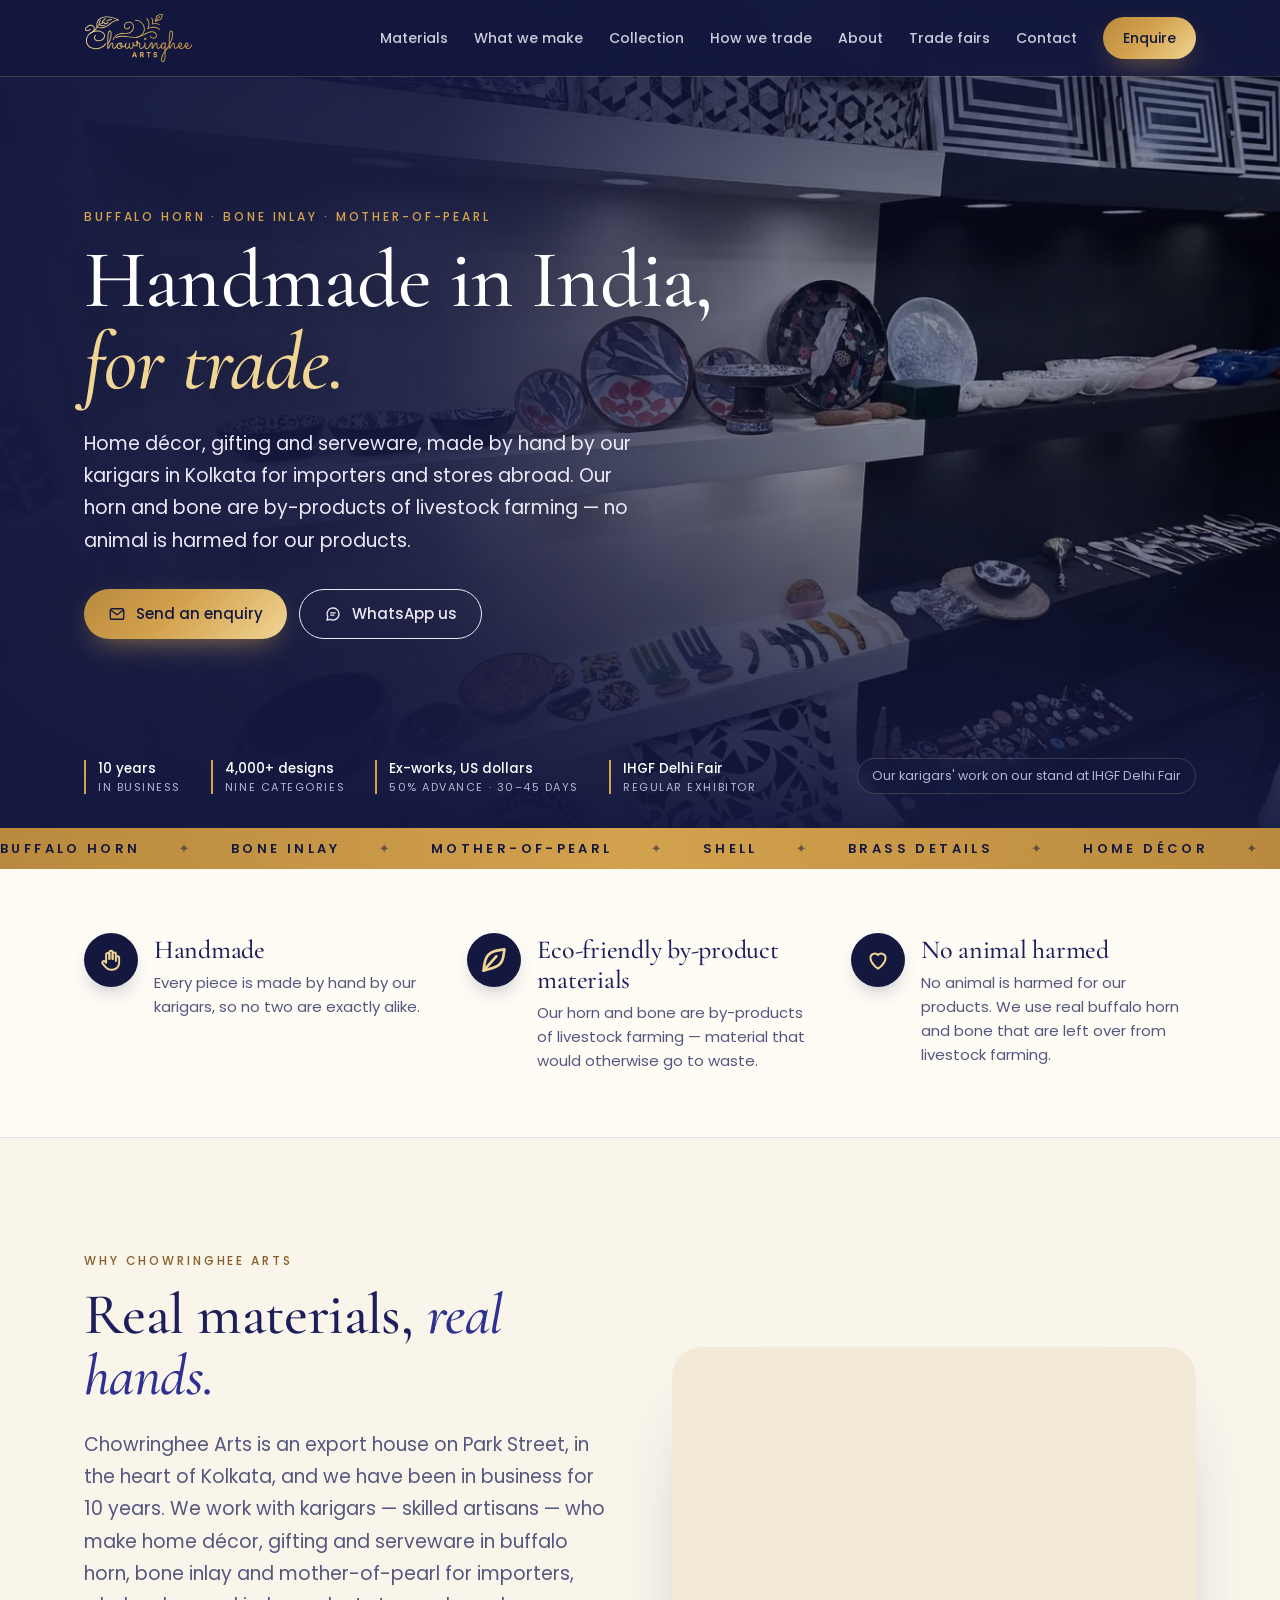
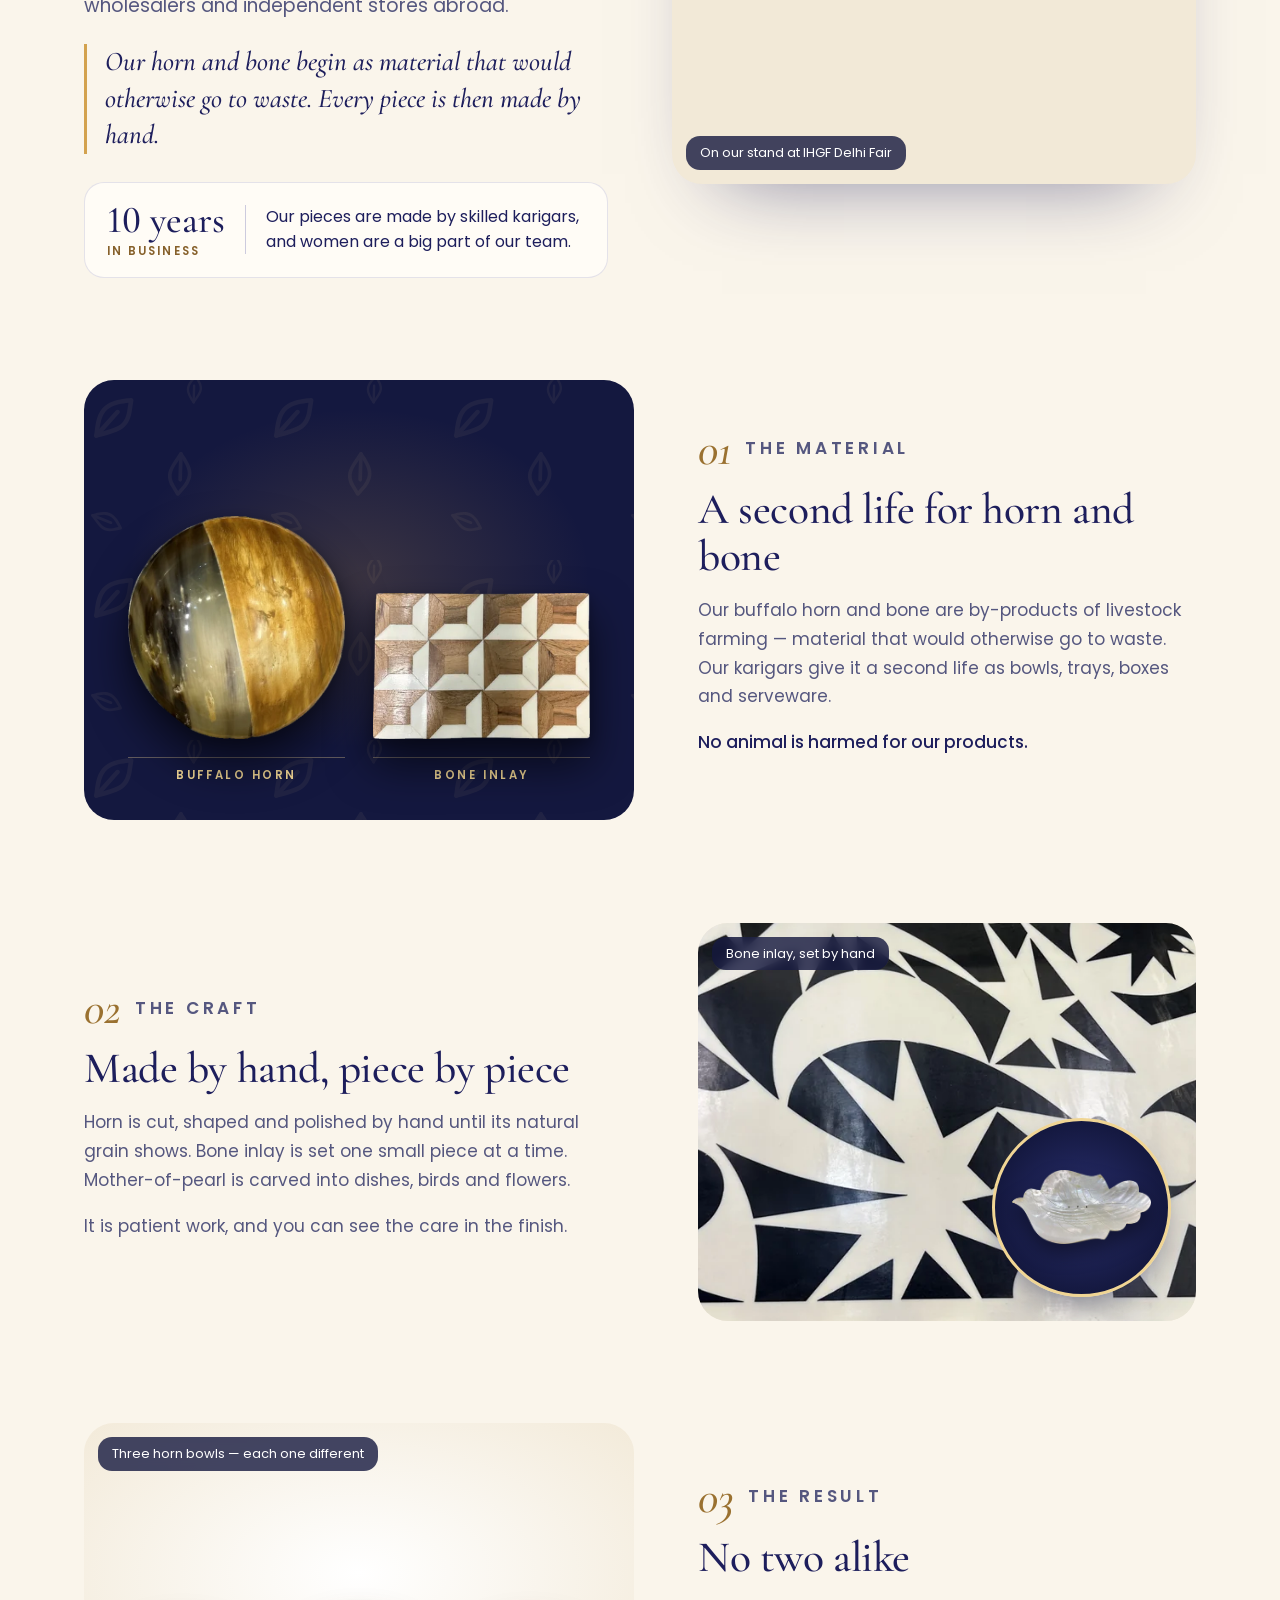
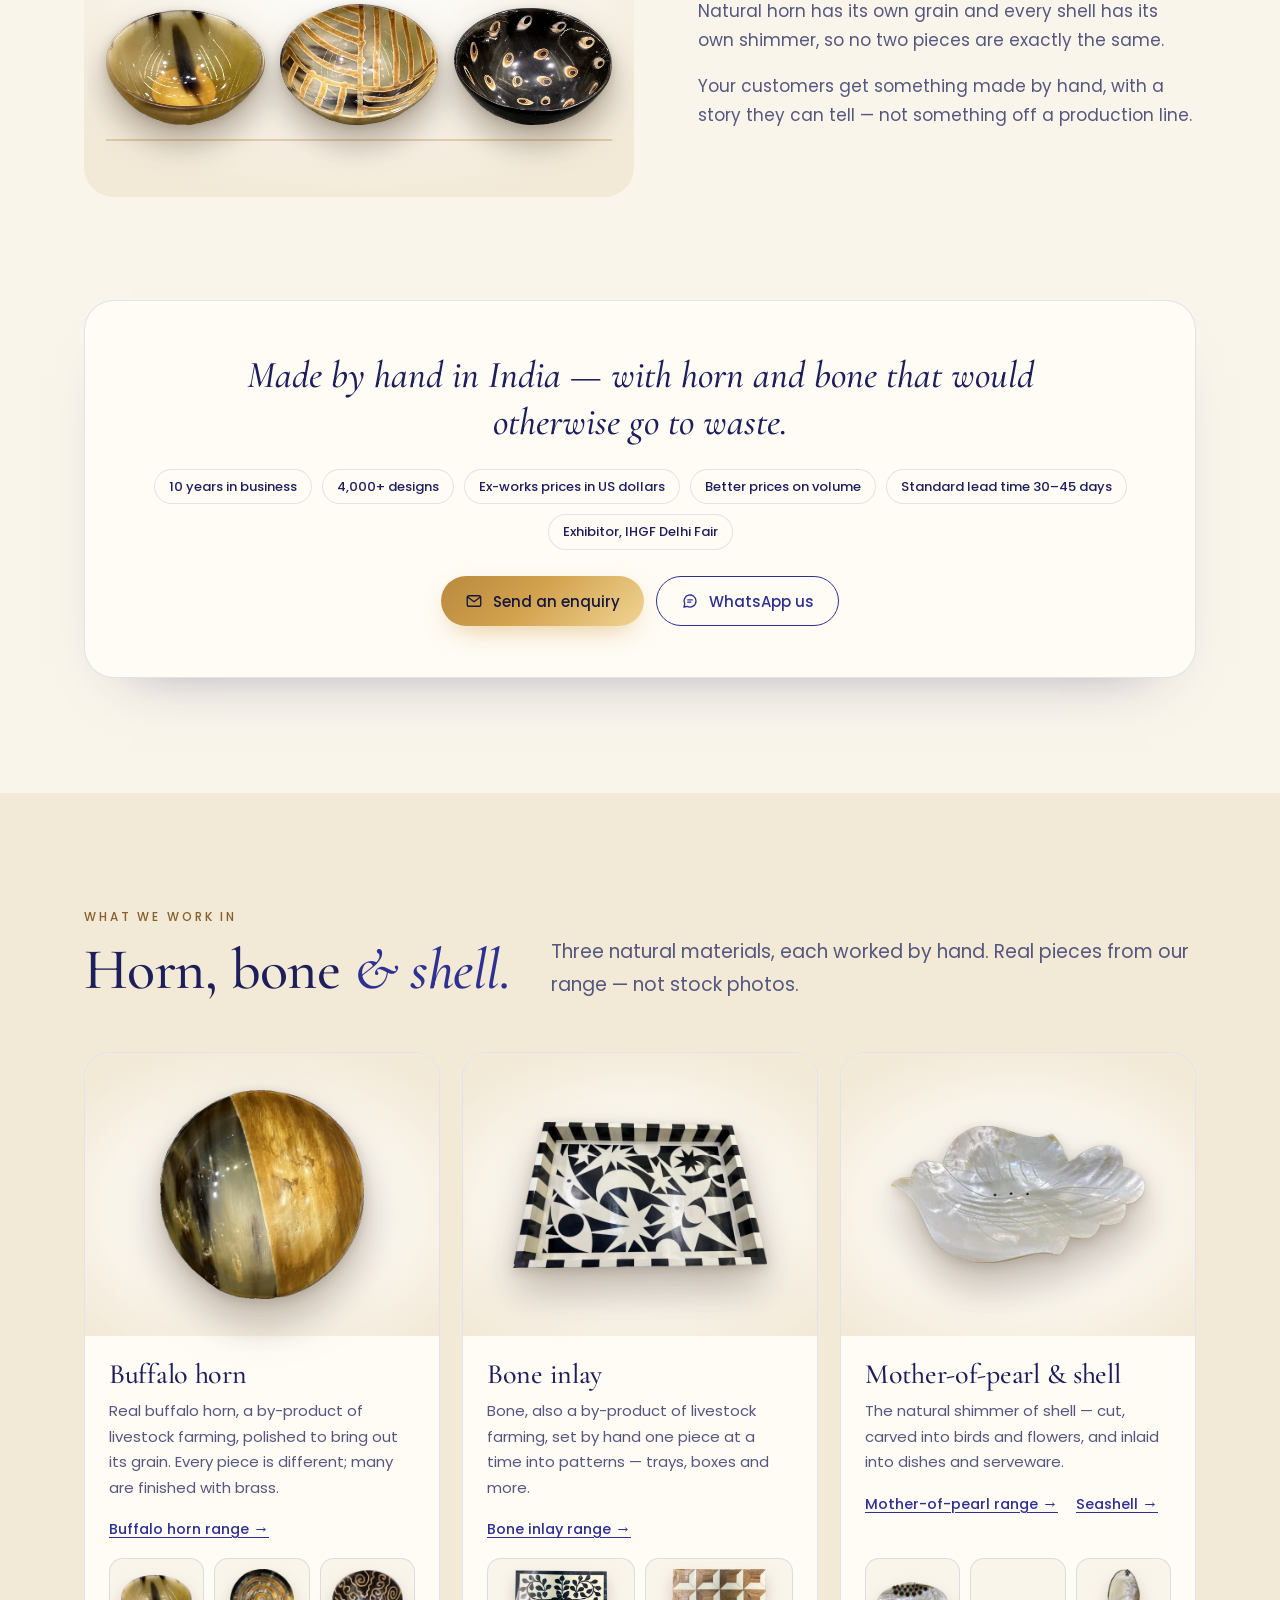
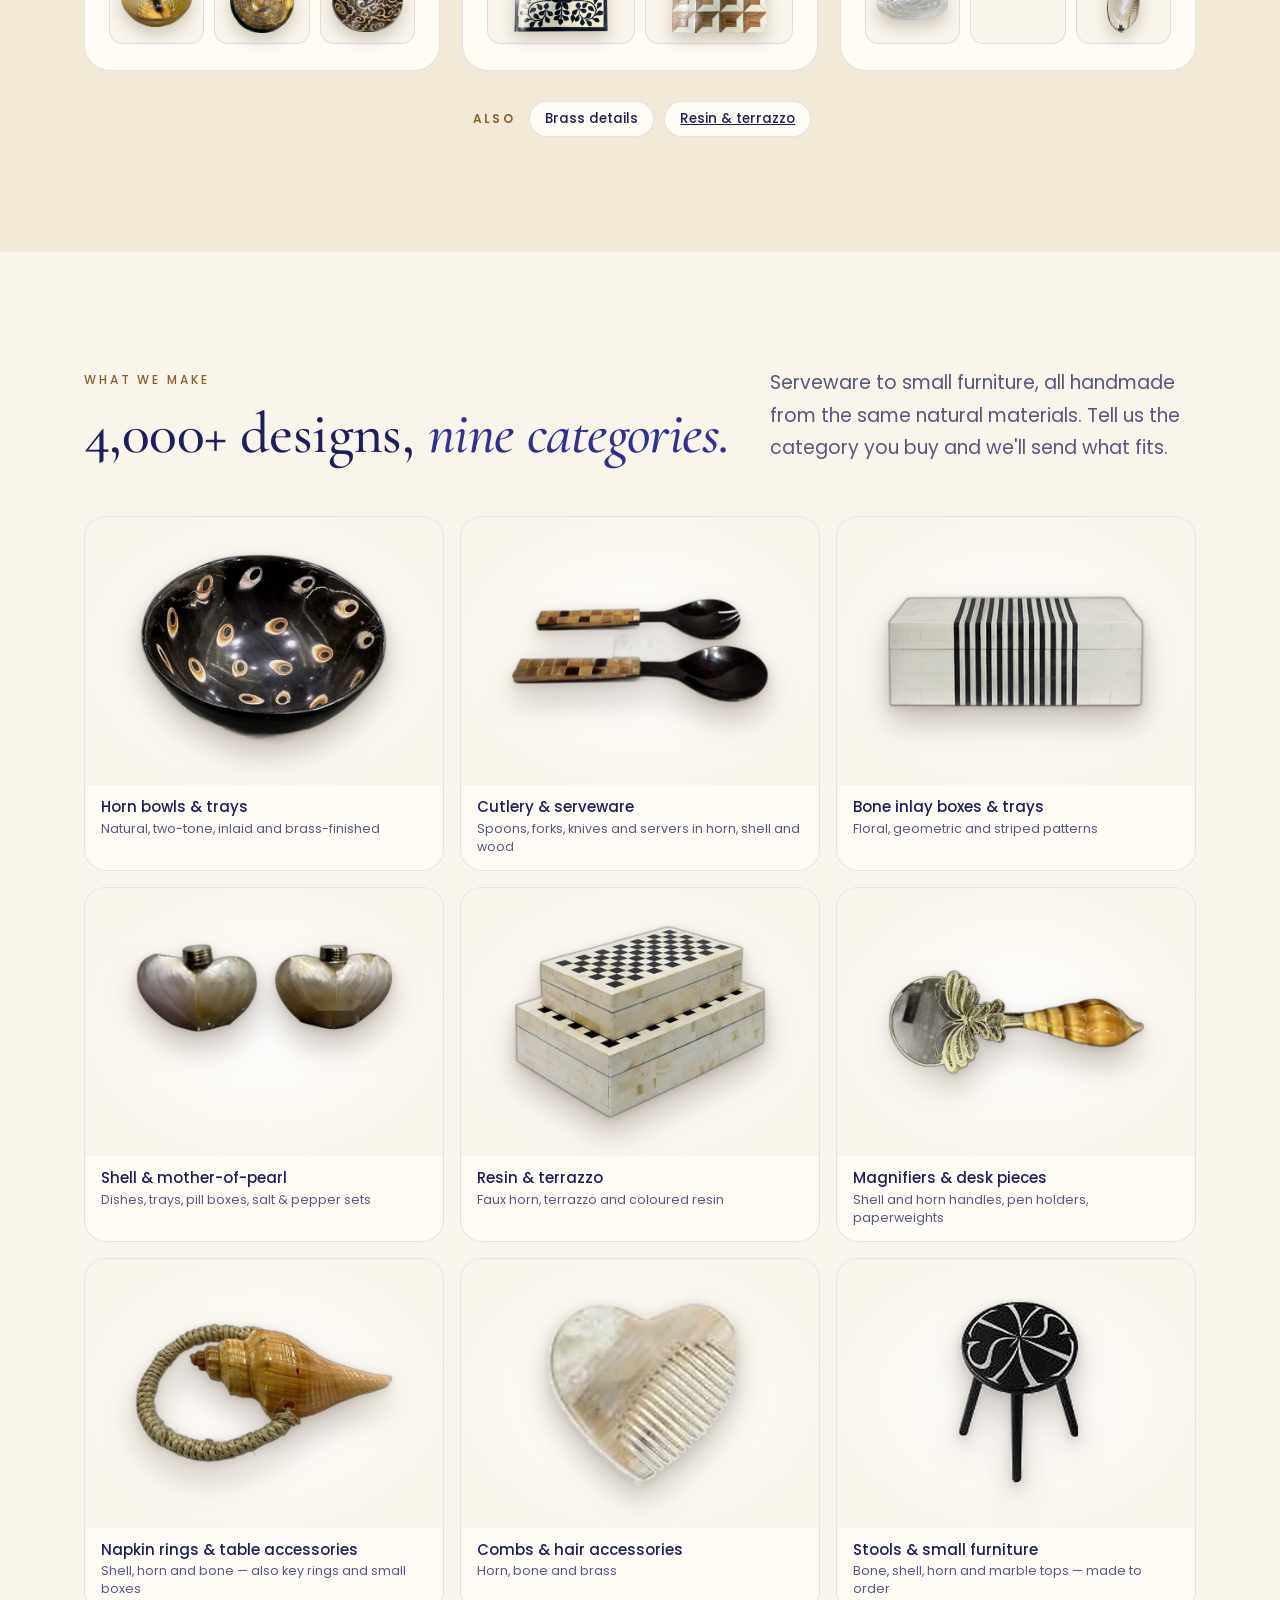
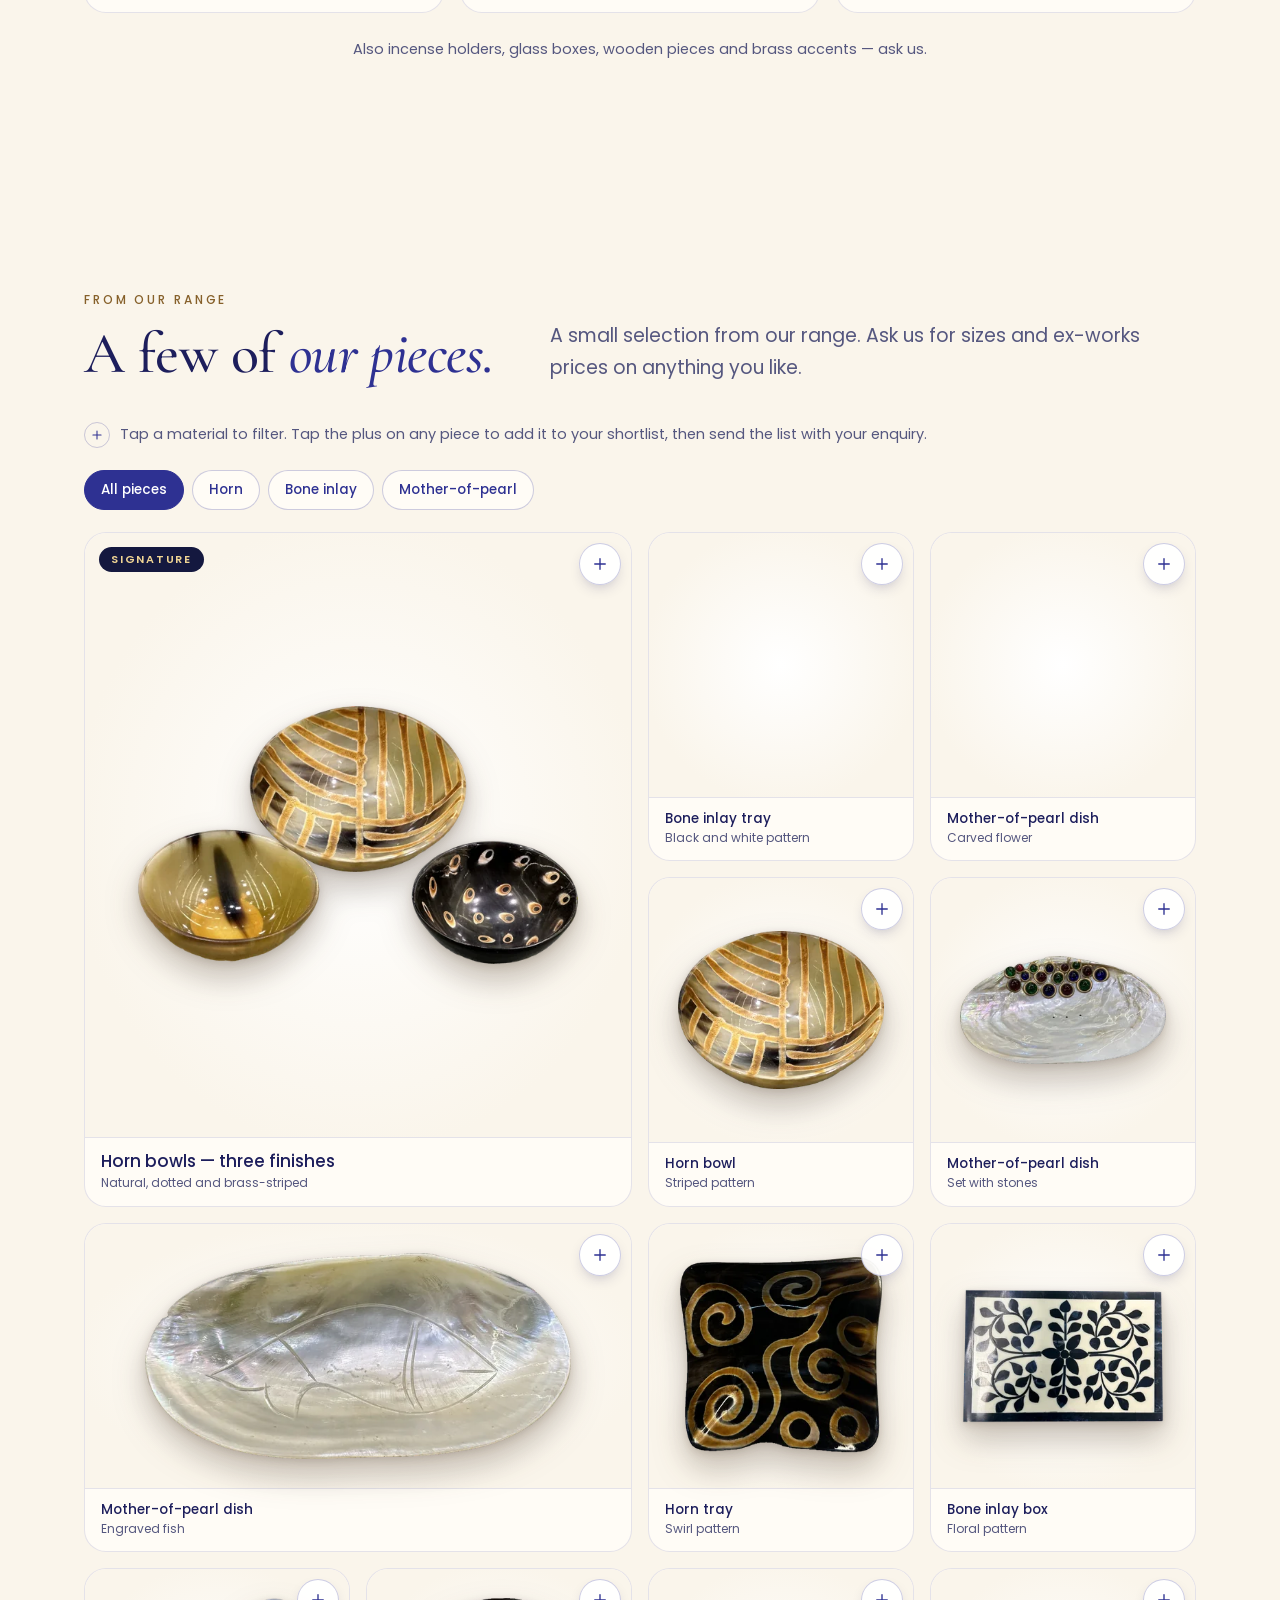
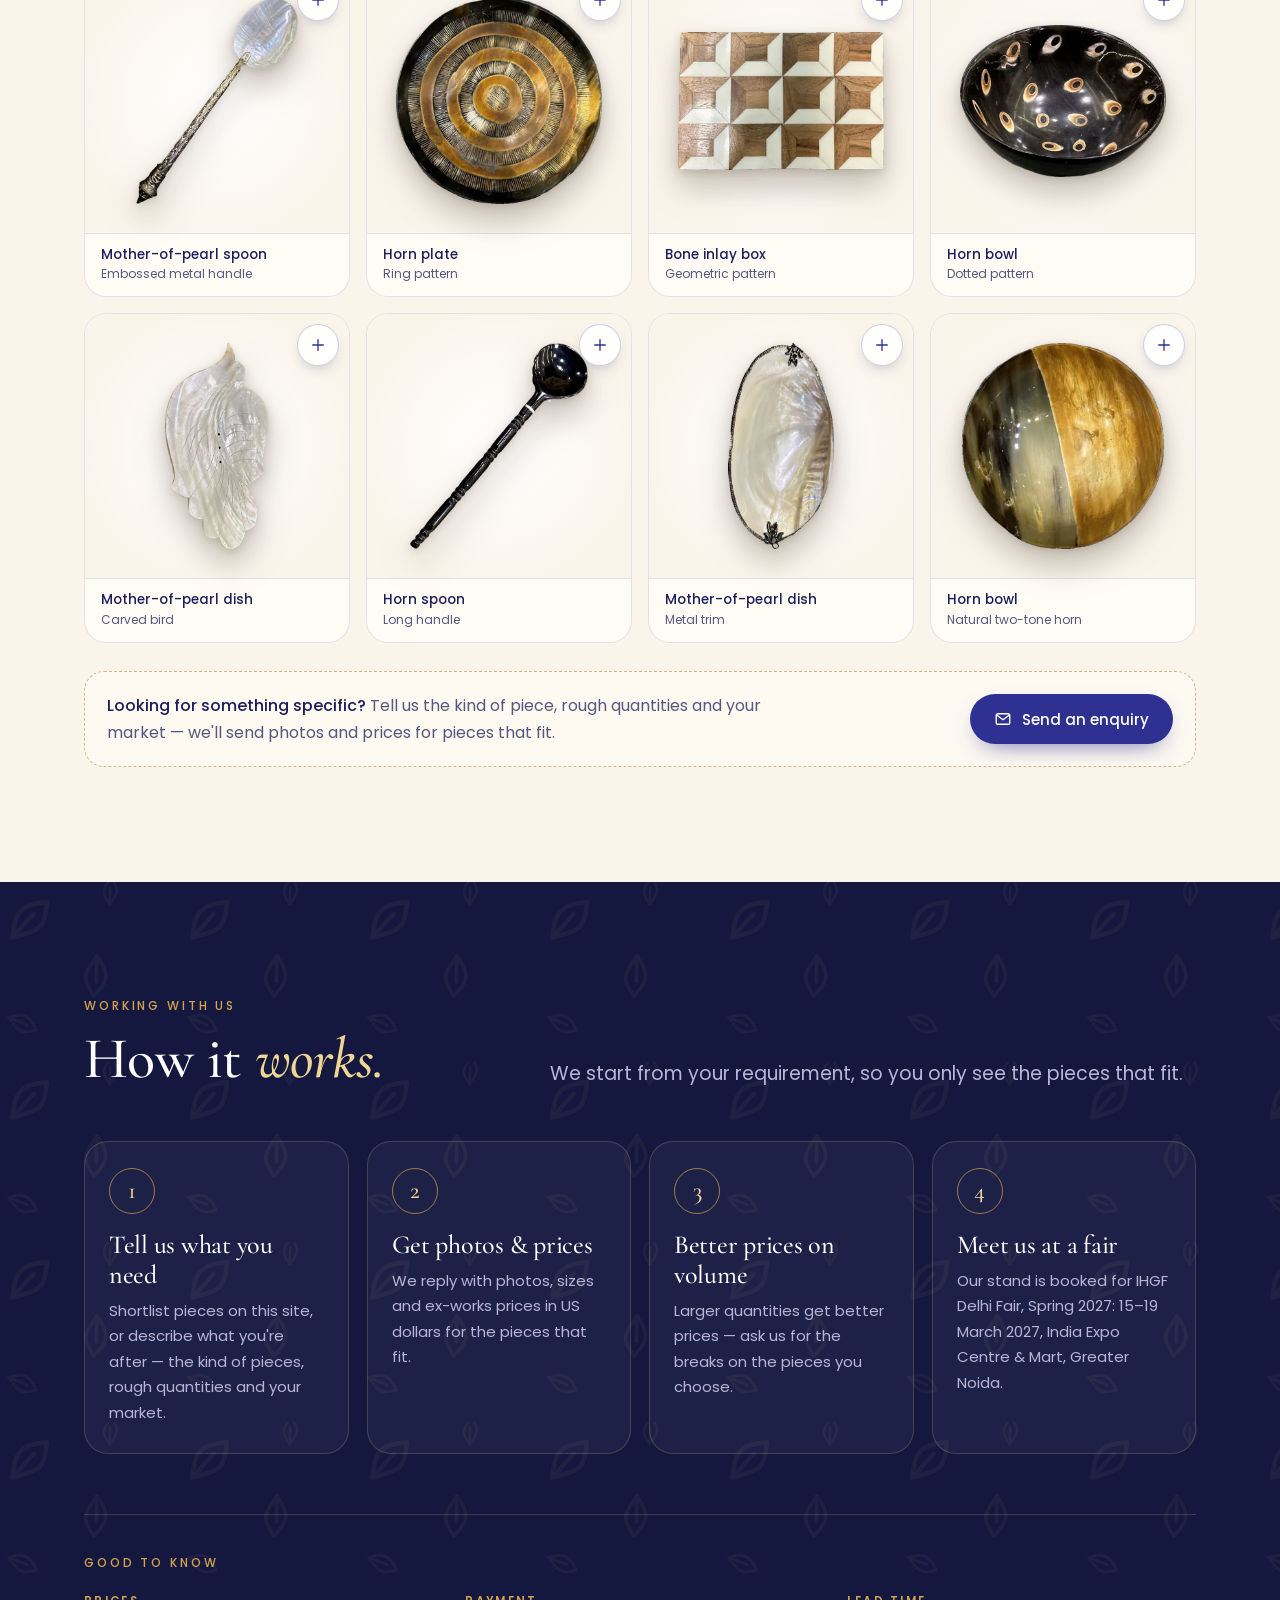
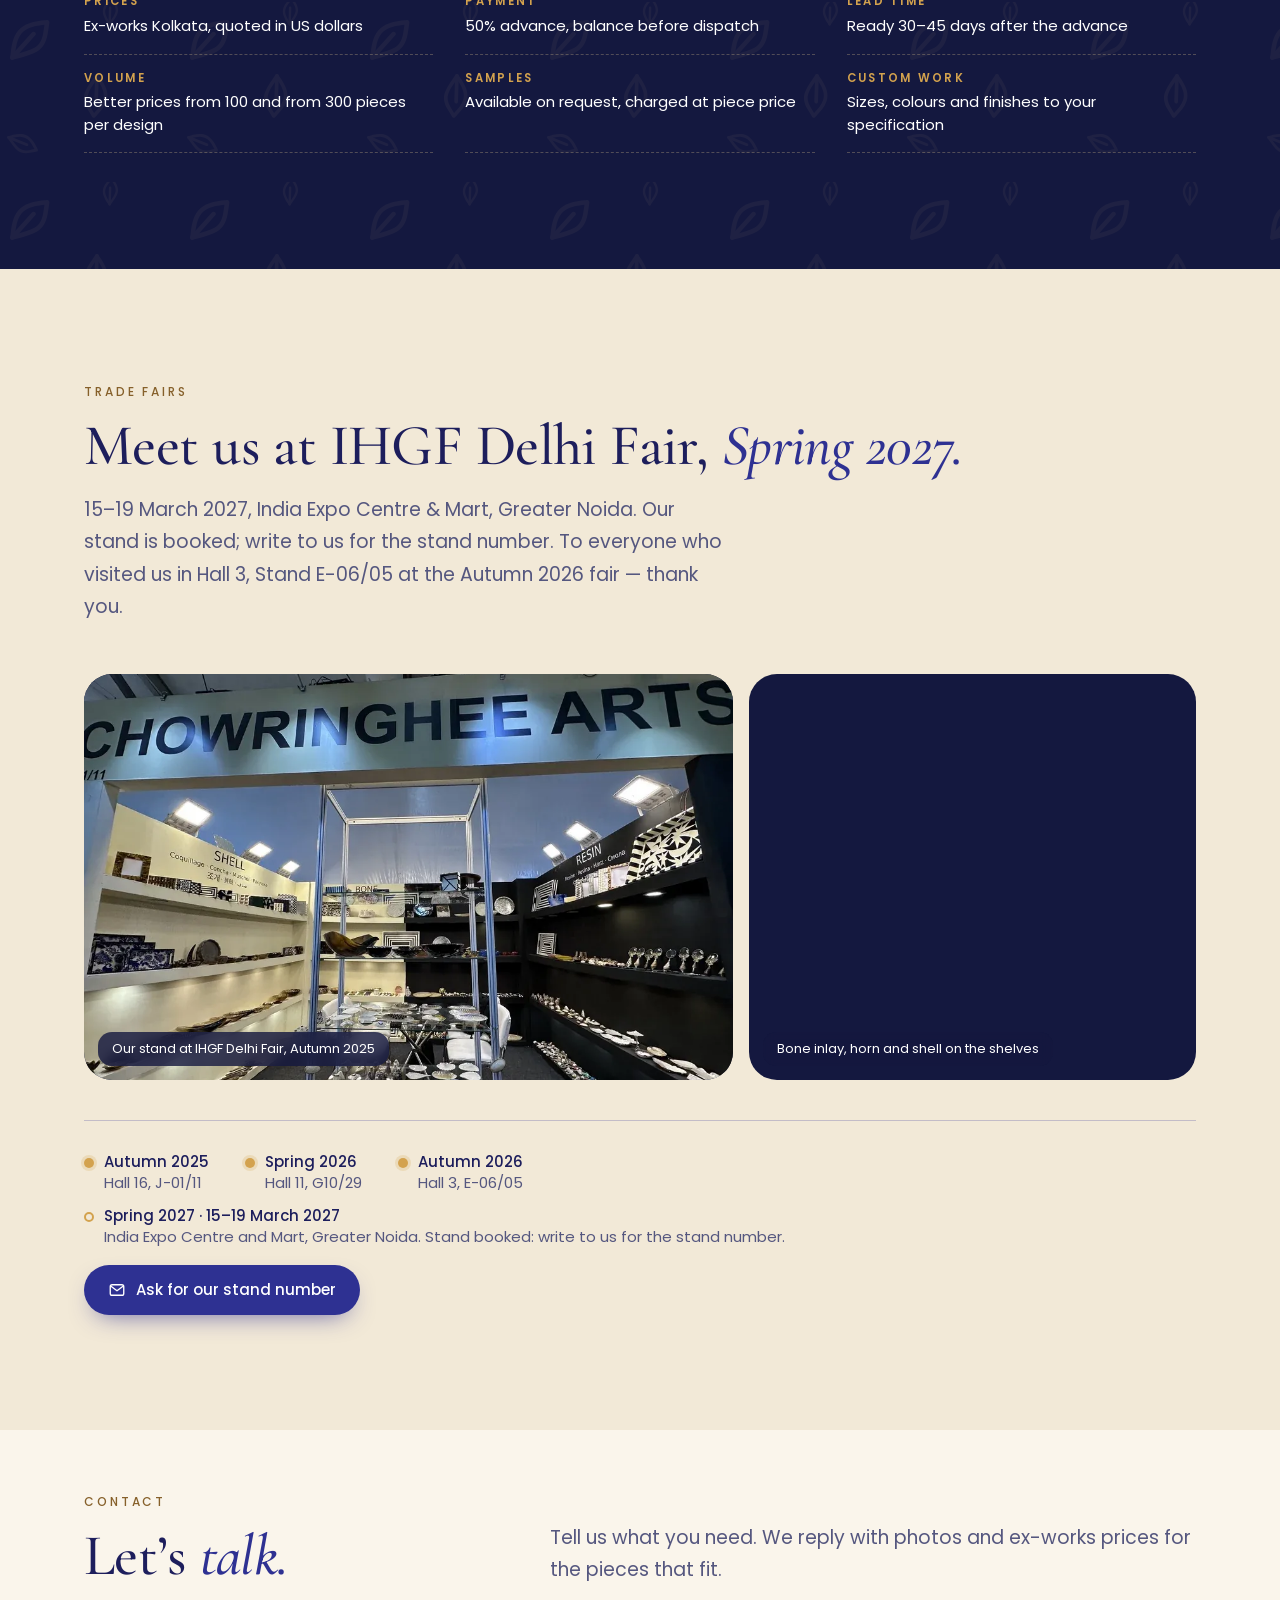
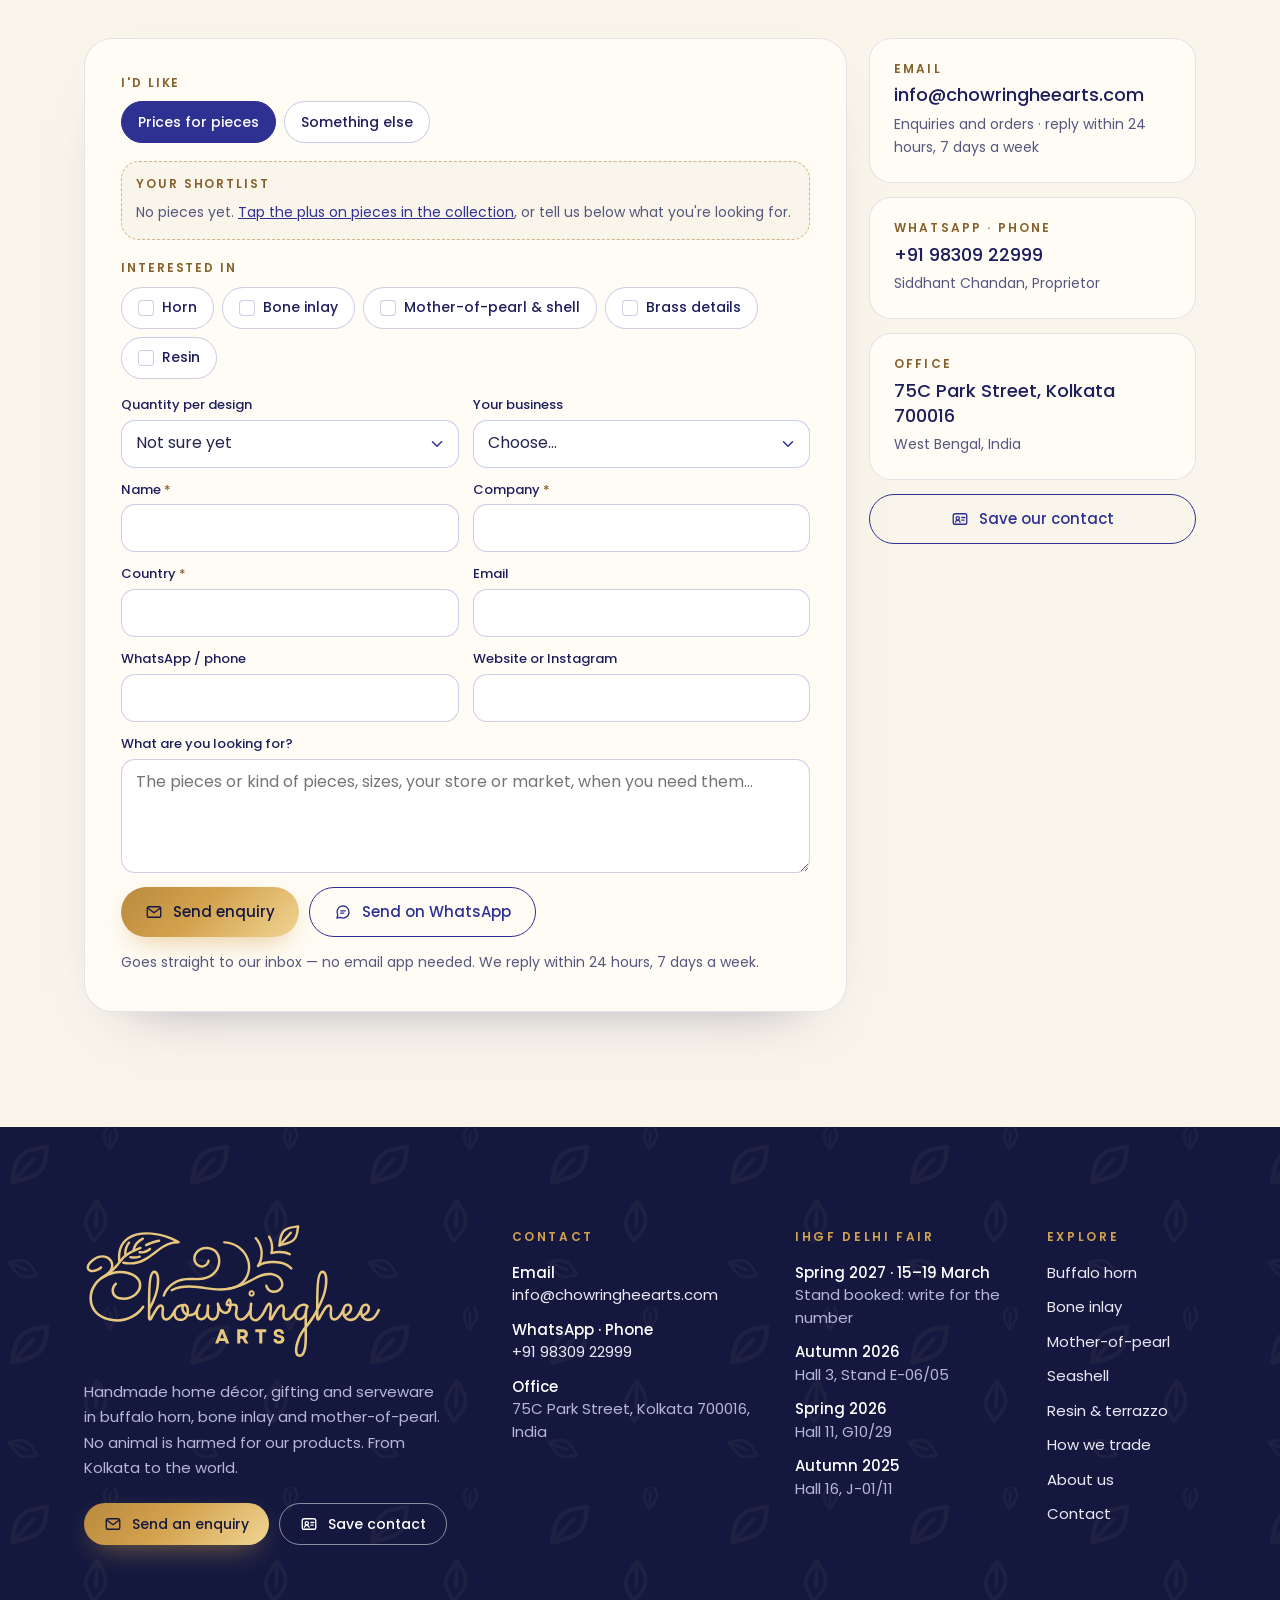
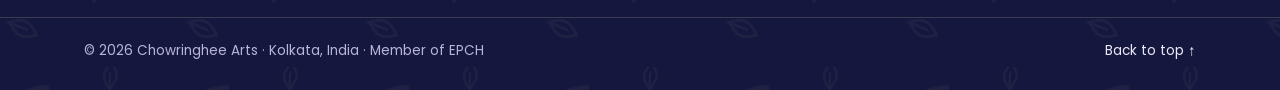
==== commit 02529acc: "Enquiry form now sends straight to info@ (Web3Forms key) The form on the home page posts to Web3Form" ====
--- a/index.html
+++ b/index.html
@@ -929,8 +929,8 @@
         <p class="lede">Tell us what you need. We reply with photos and ex-works prices for the pieces that fit.</p>
       </div>
       <div class="enq-grid">
-        <!-- Direct send: paste the Web3Forms access key between the quotes of data-w3key. While it is empty the form opens the visitor's own email app or WhatsApp instead. -->
-        <form class="enq-card" id="enq-form" novalidate data-w3key="">
+        <!-- Direct send: Web3Forms access key for info@chowringheearts.com (form "Chowringhee Arts website enquiries", made 16 Nov 2026; it is a public key, safe in page code). Empty it to fall back to the visitor's own email app or WhatsApp. -->
+        <form class="enq-card" id="enq-form" novalidate data-w3key="655b695e-2f53-43ad-b39c-40f1090a6705">
           <input type="checkbox" name="botcheck" class="sr" tabindex="-1" aria-hidden="true" autocomplete="off">
           <noscript><p class="form-err">This form needs JavaScript. Please email us at info@chowringheearts.com or WhatsApp +91 98309 22999.</p></noscript>
           <fieldset class="js-only">
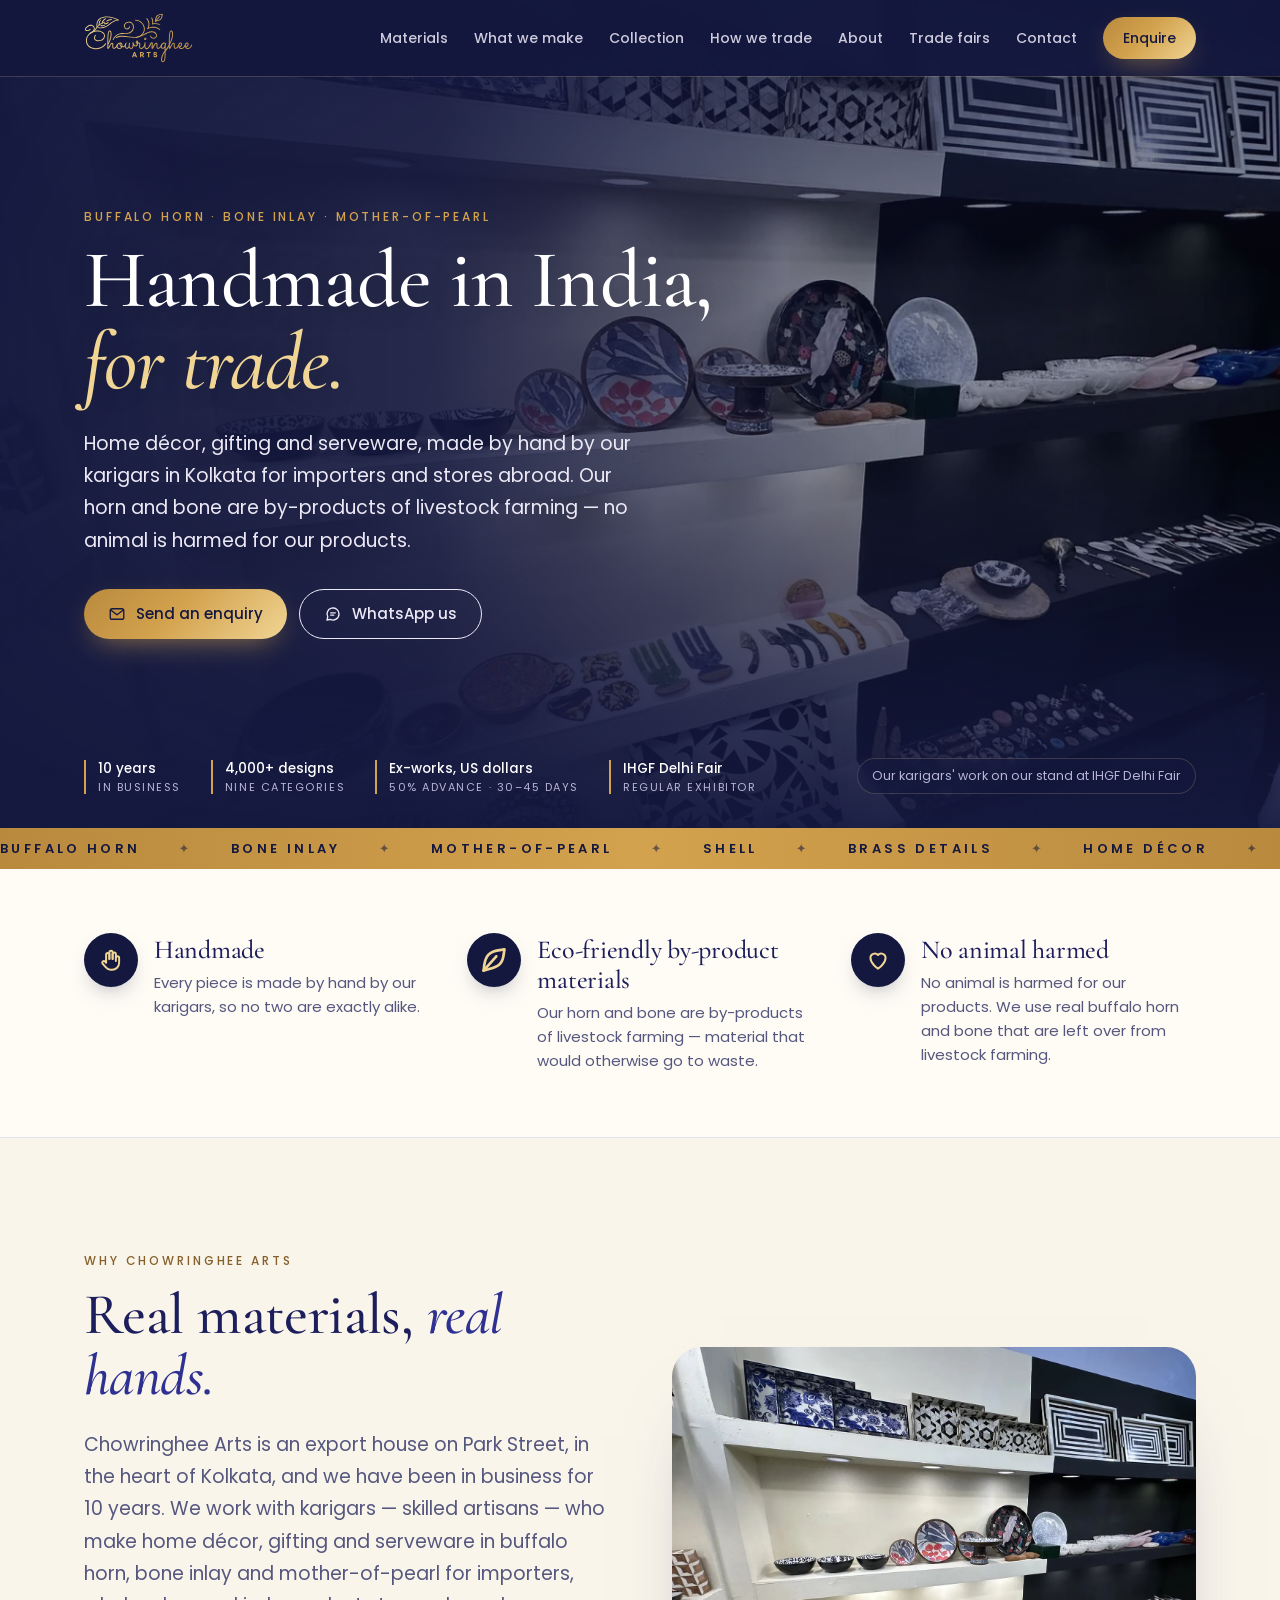
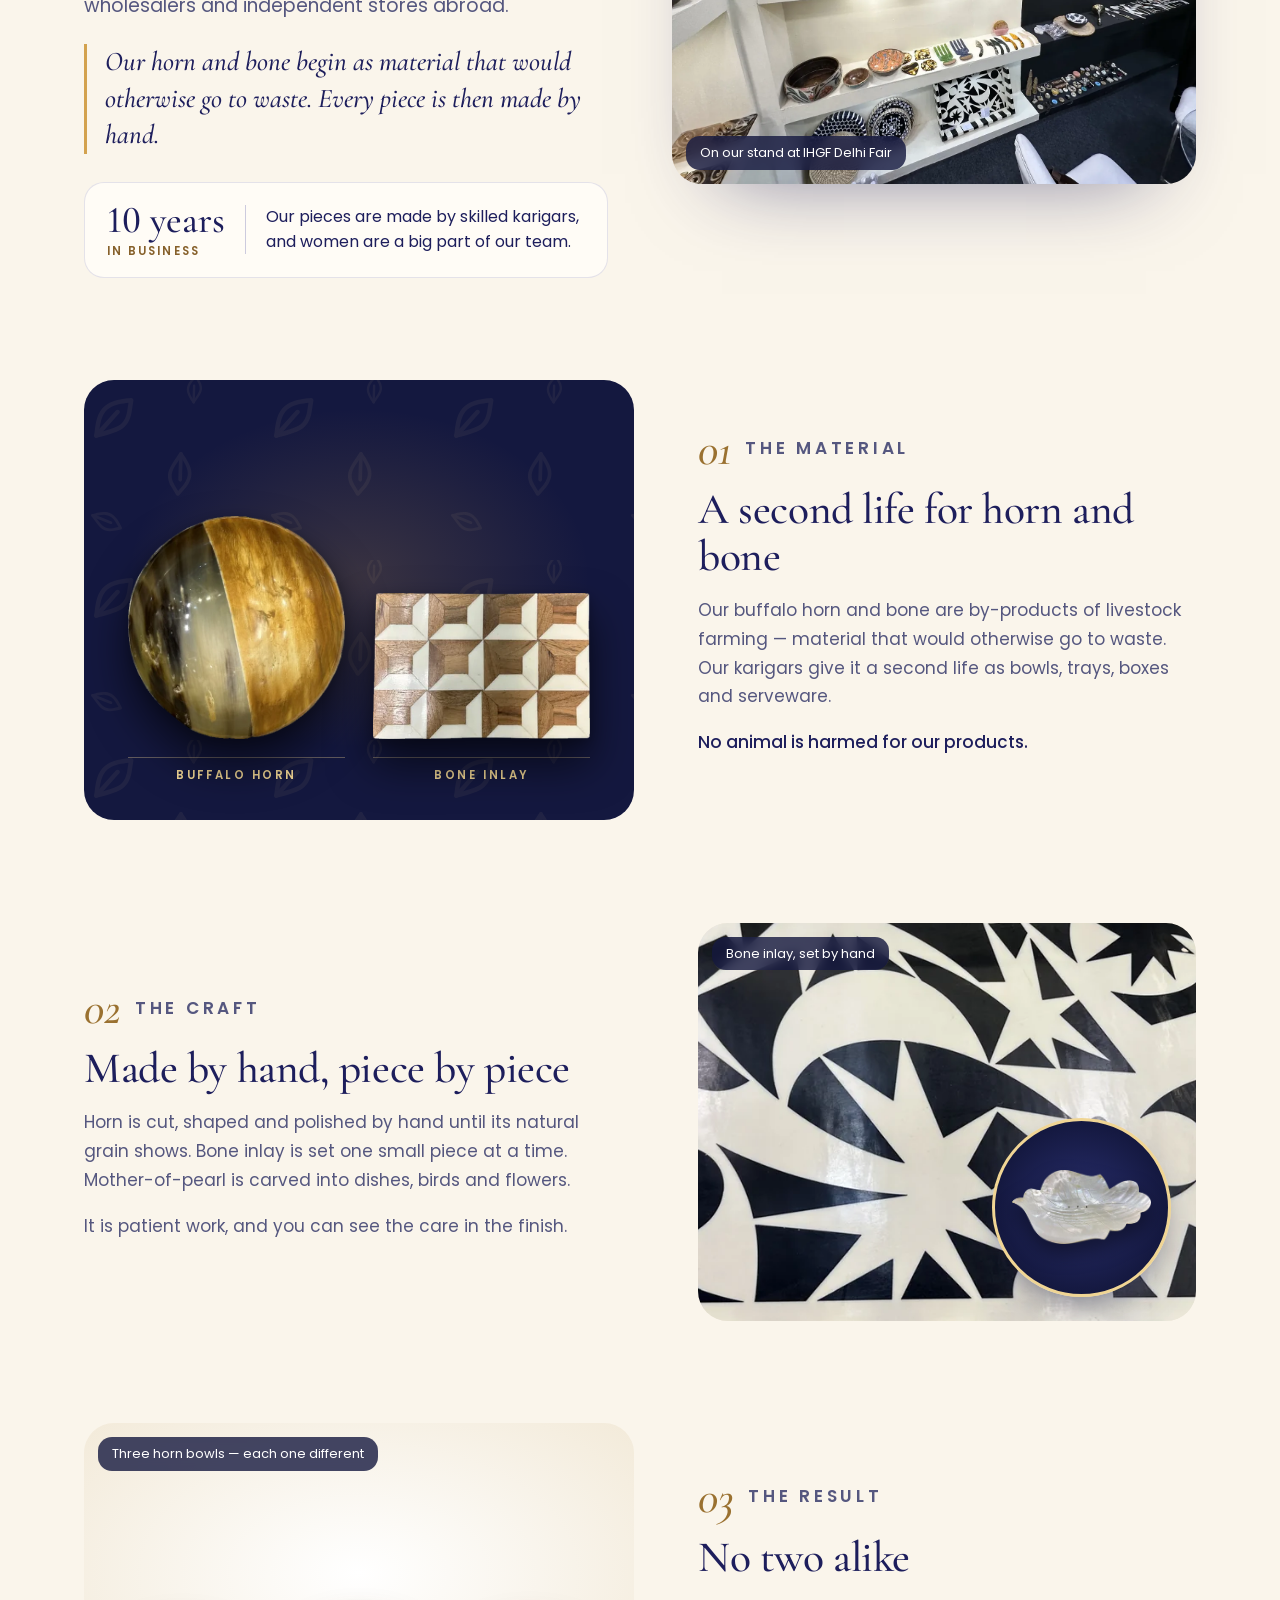
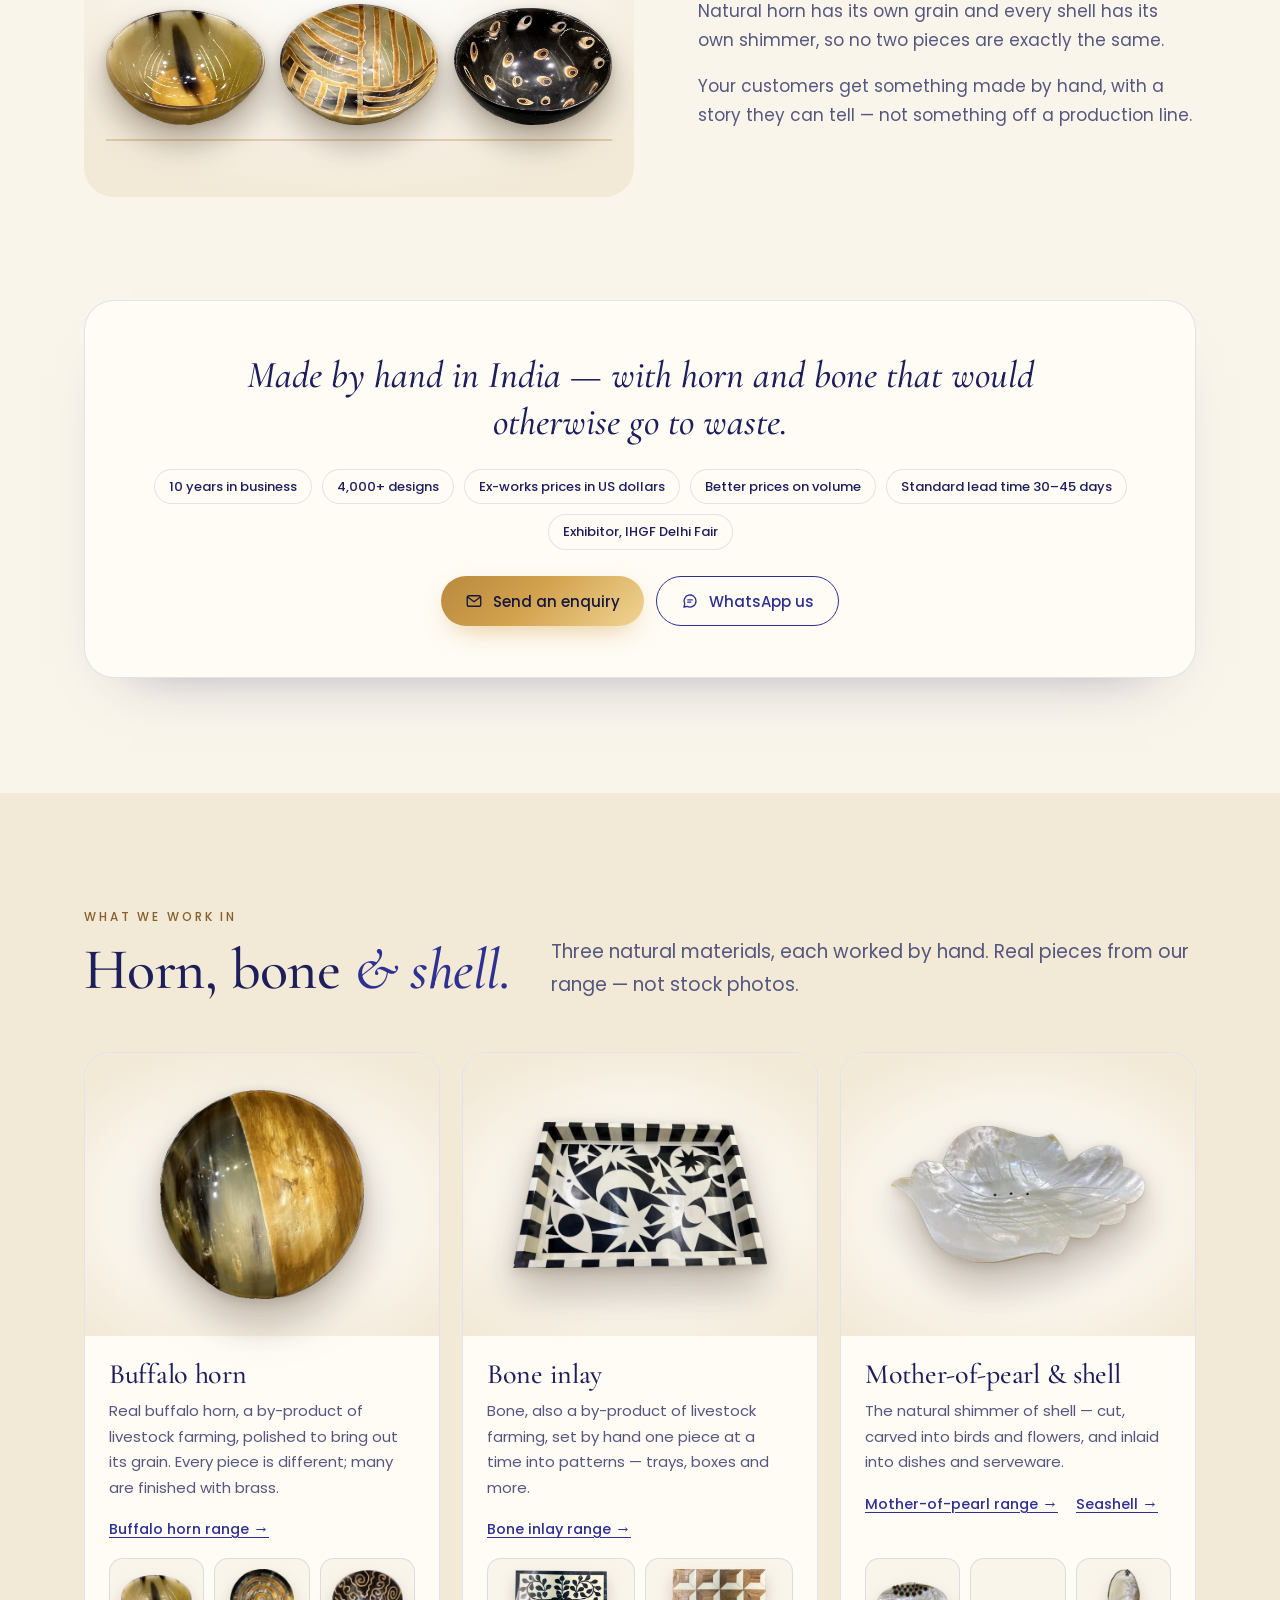
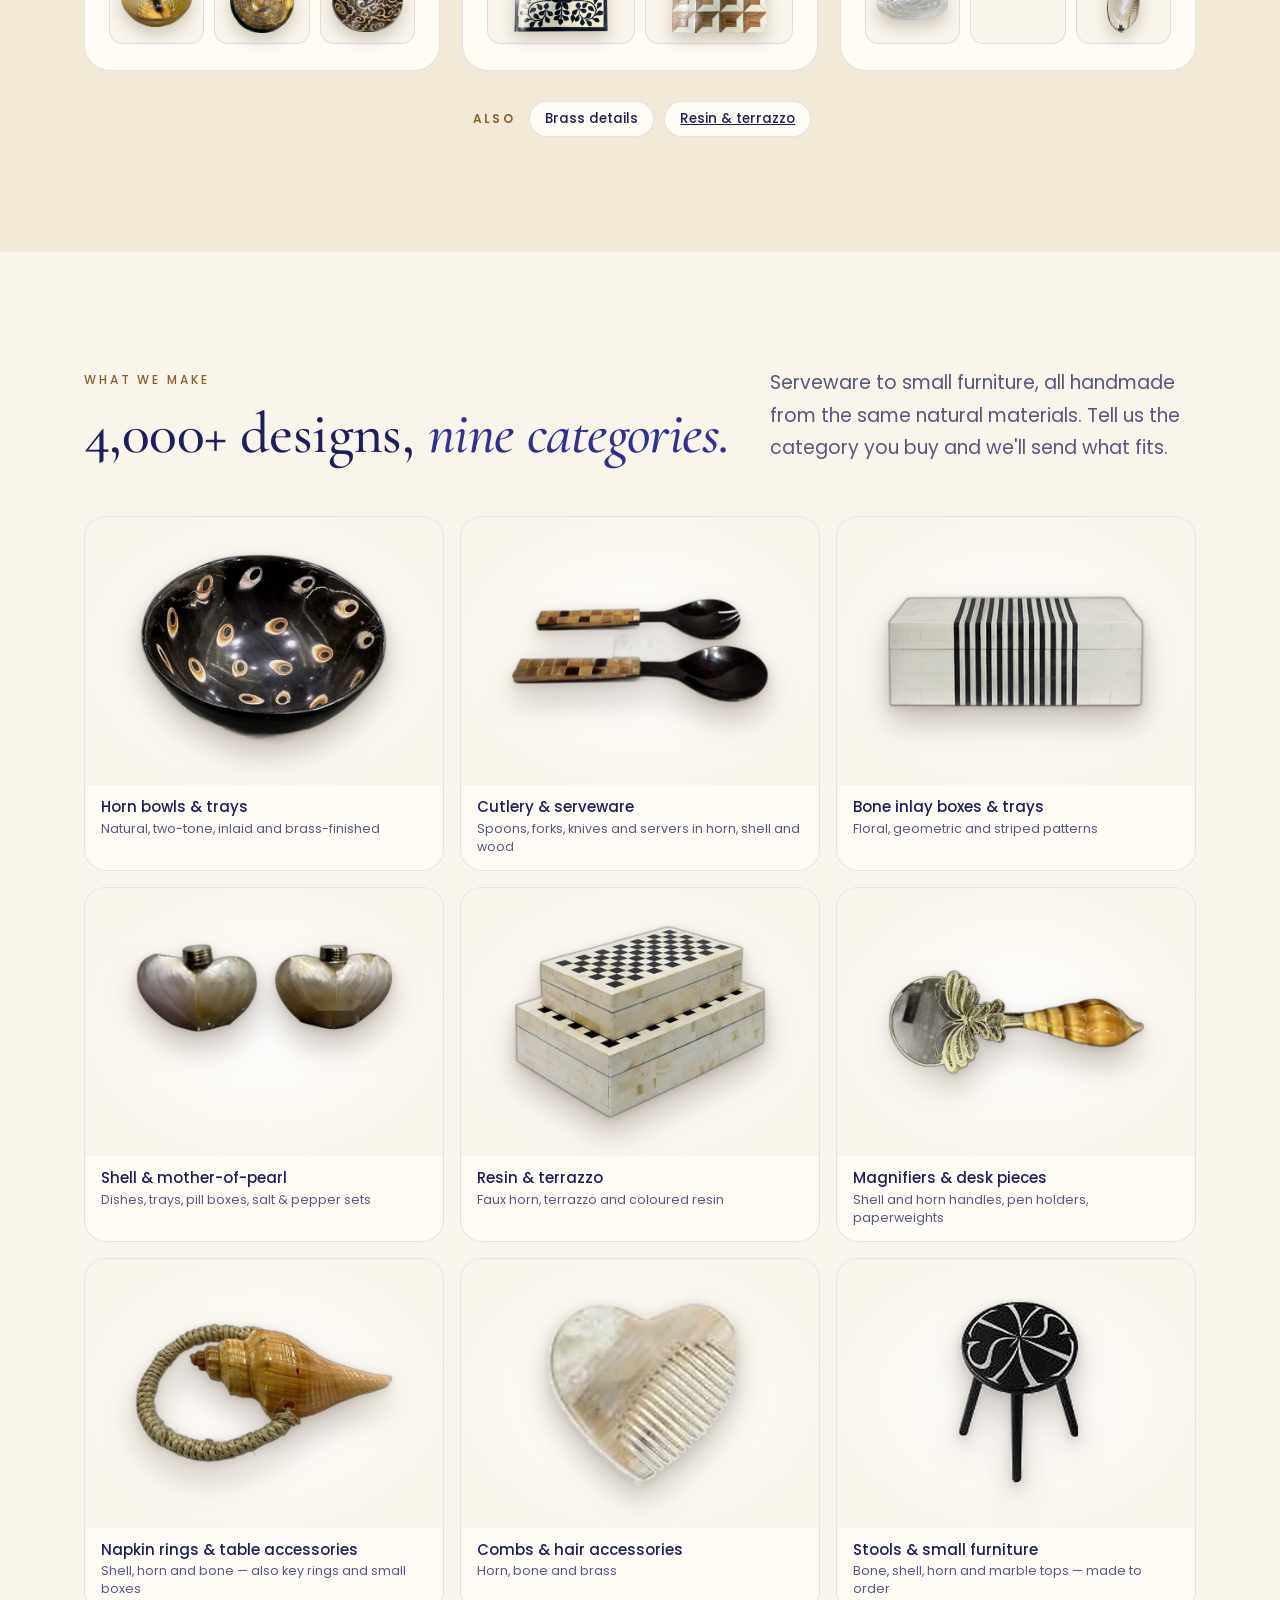
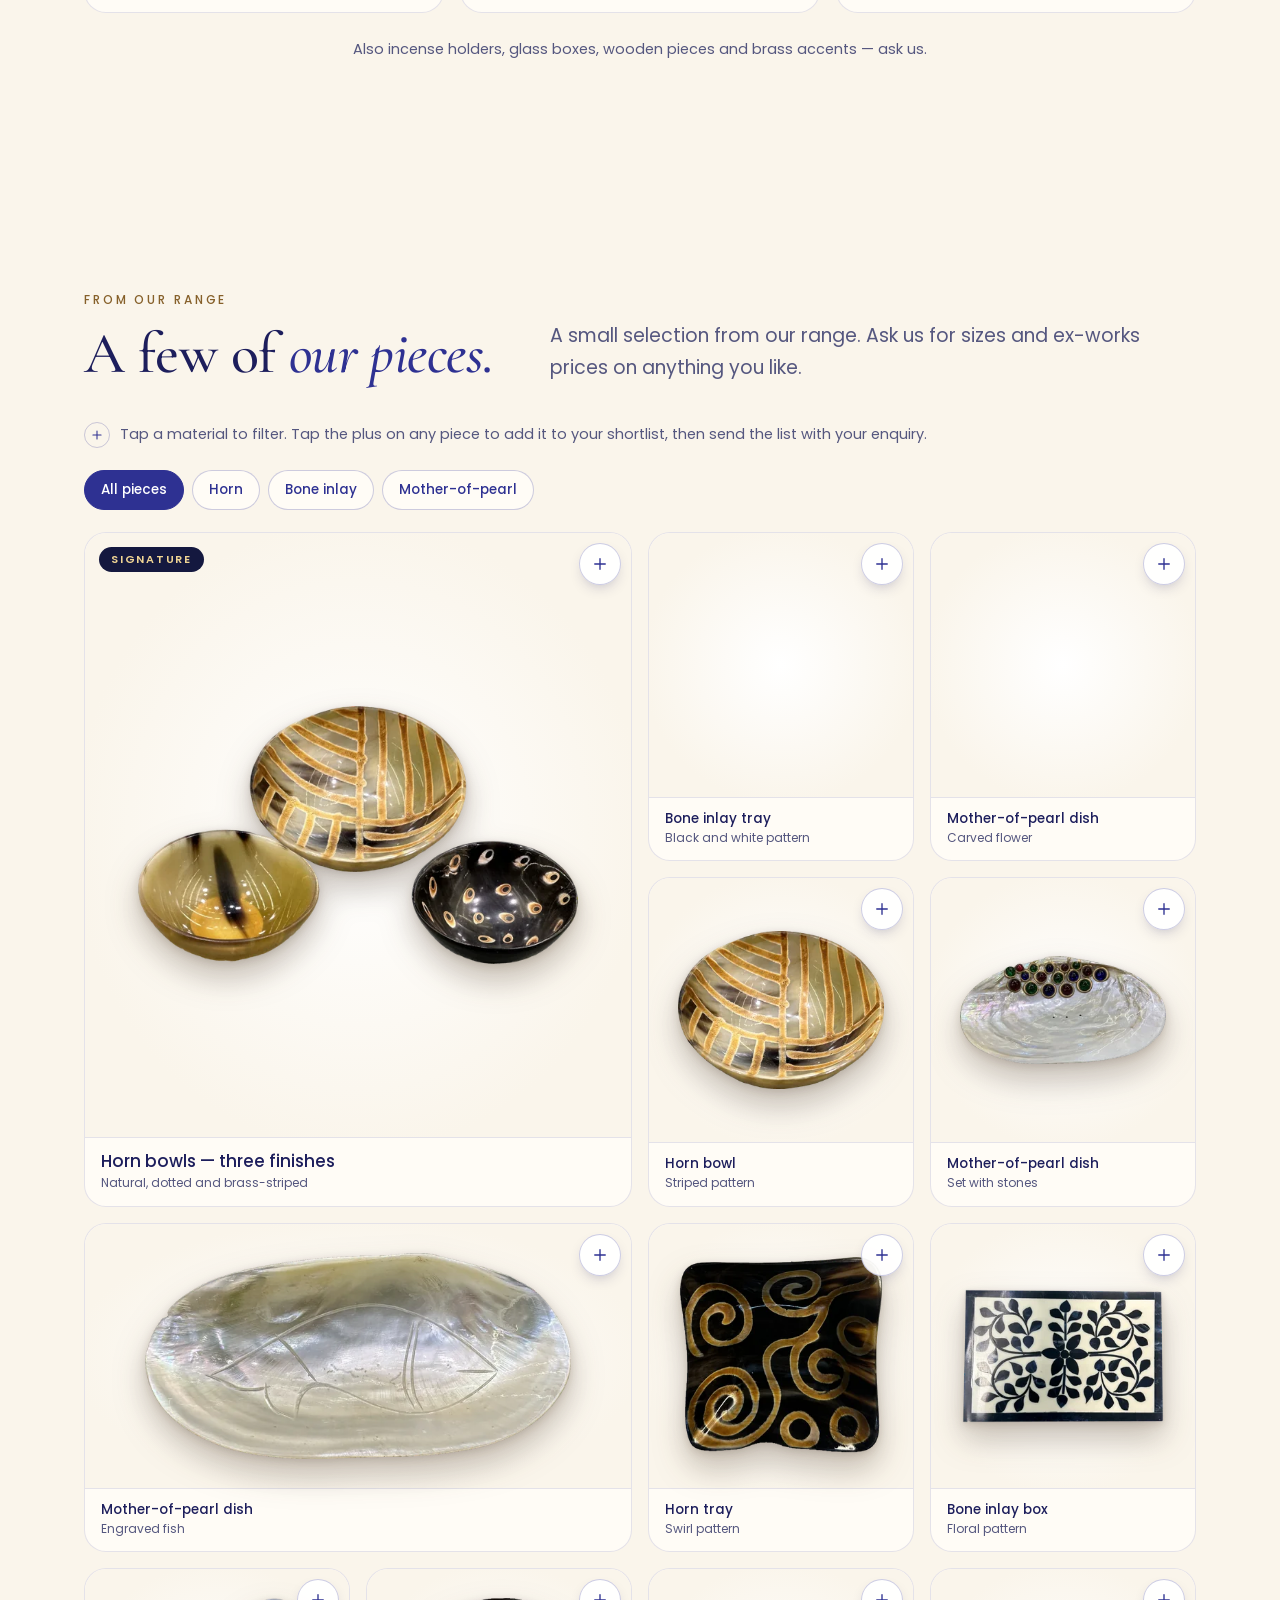
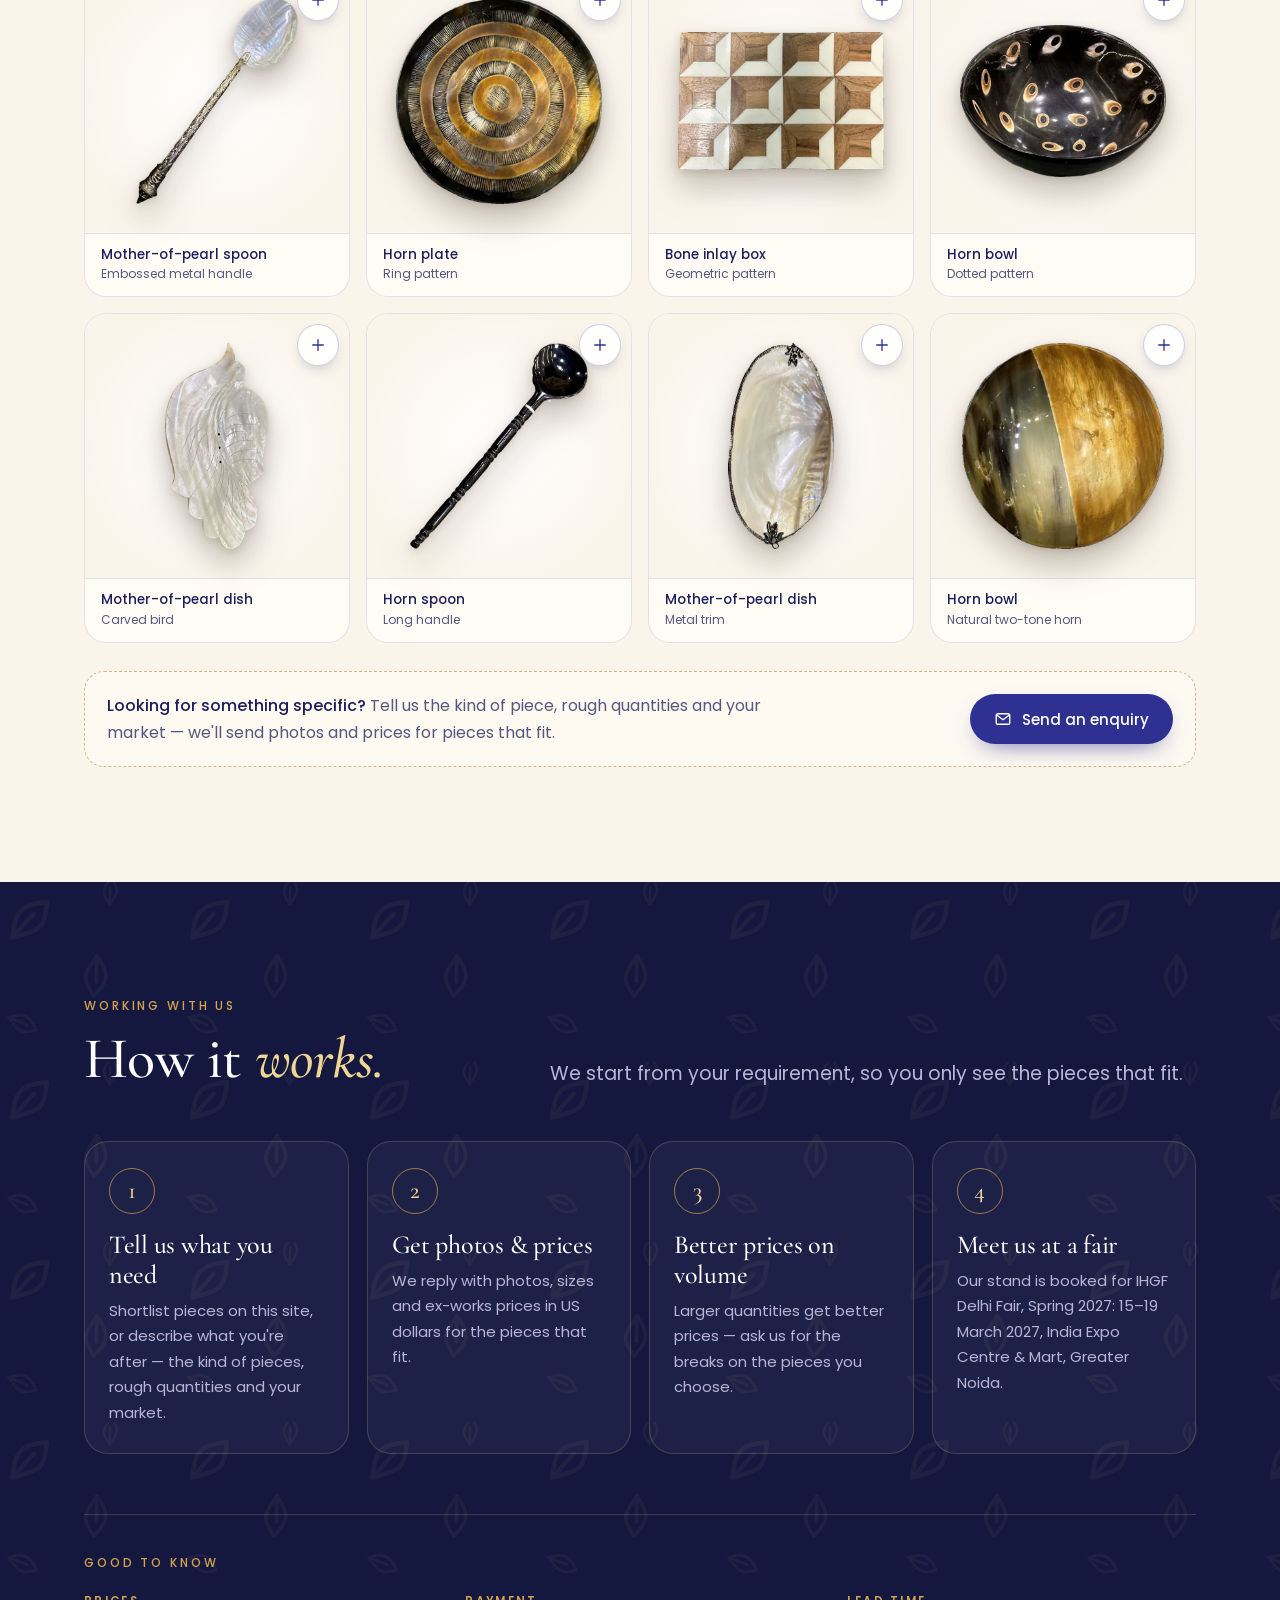
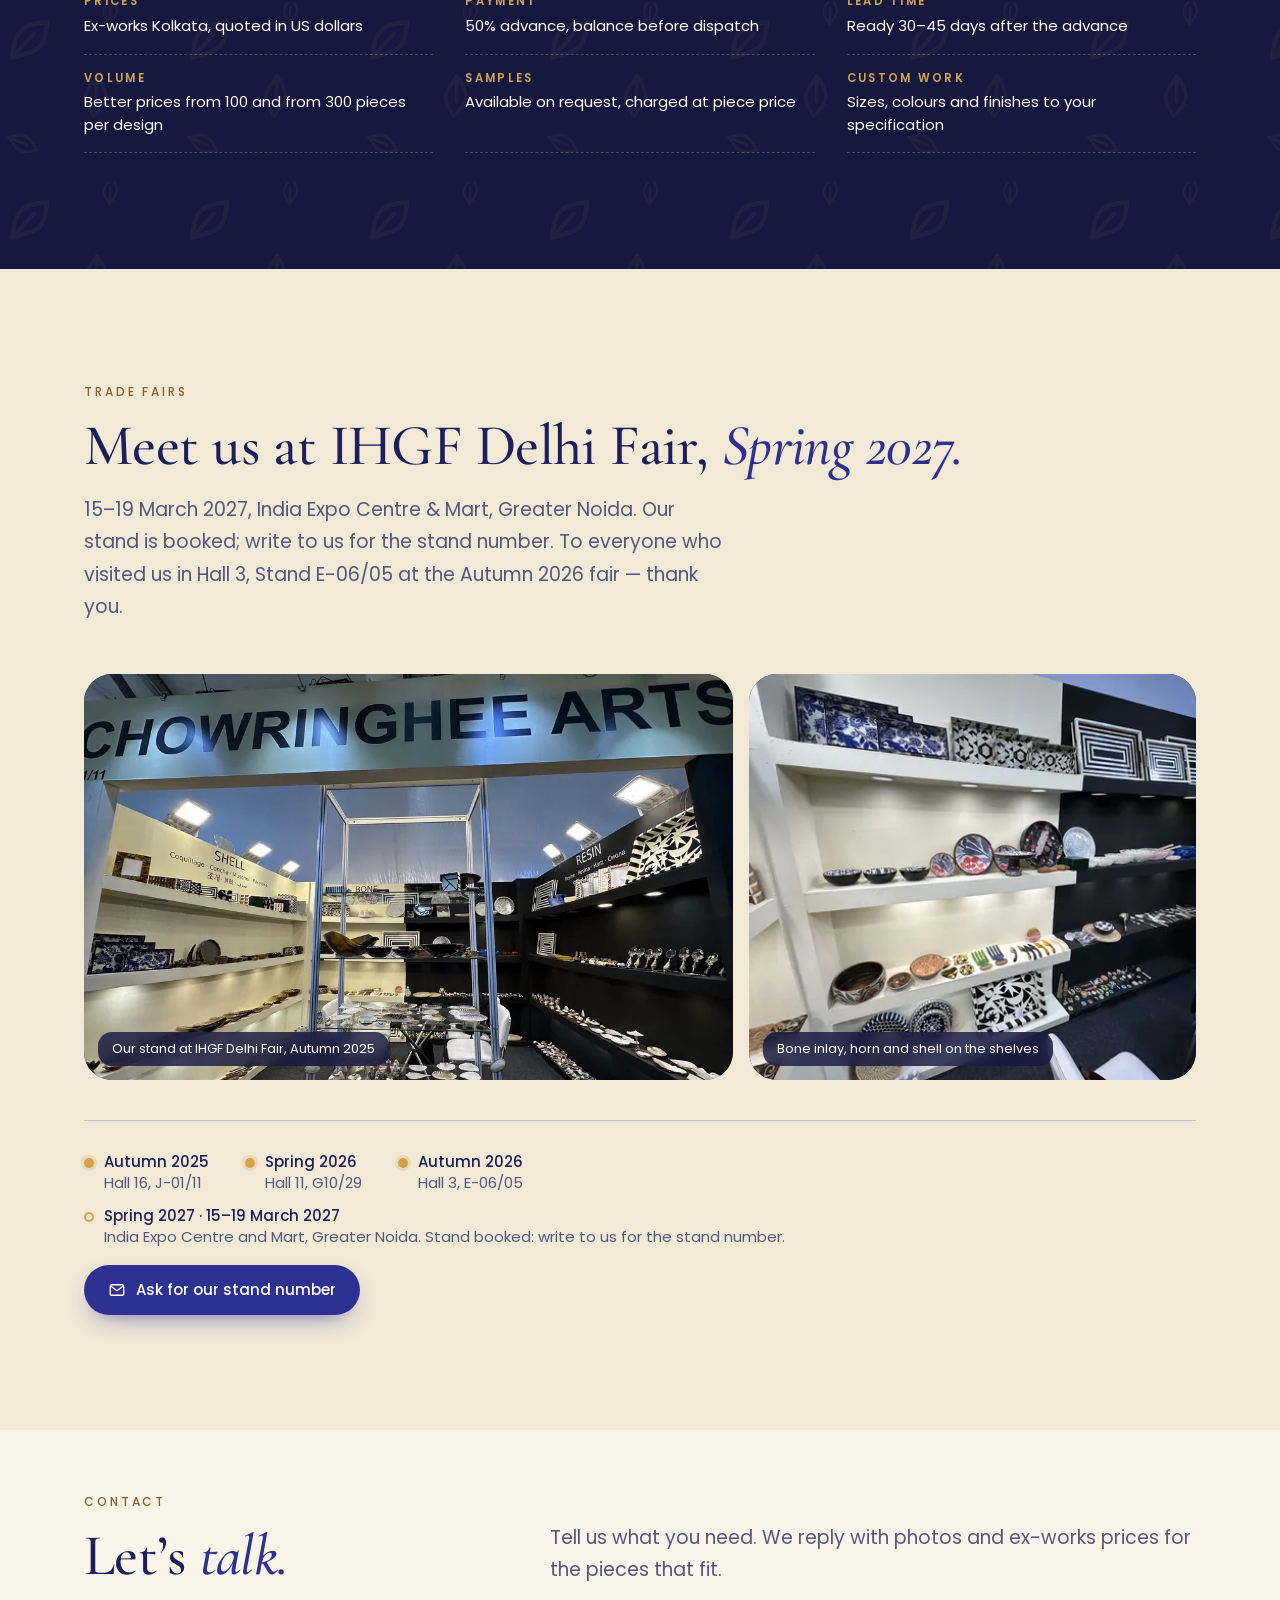
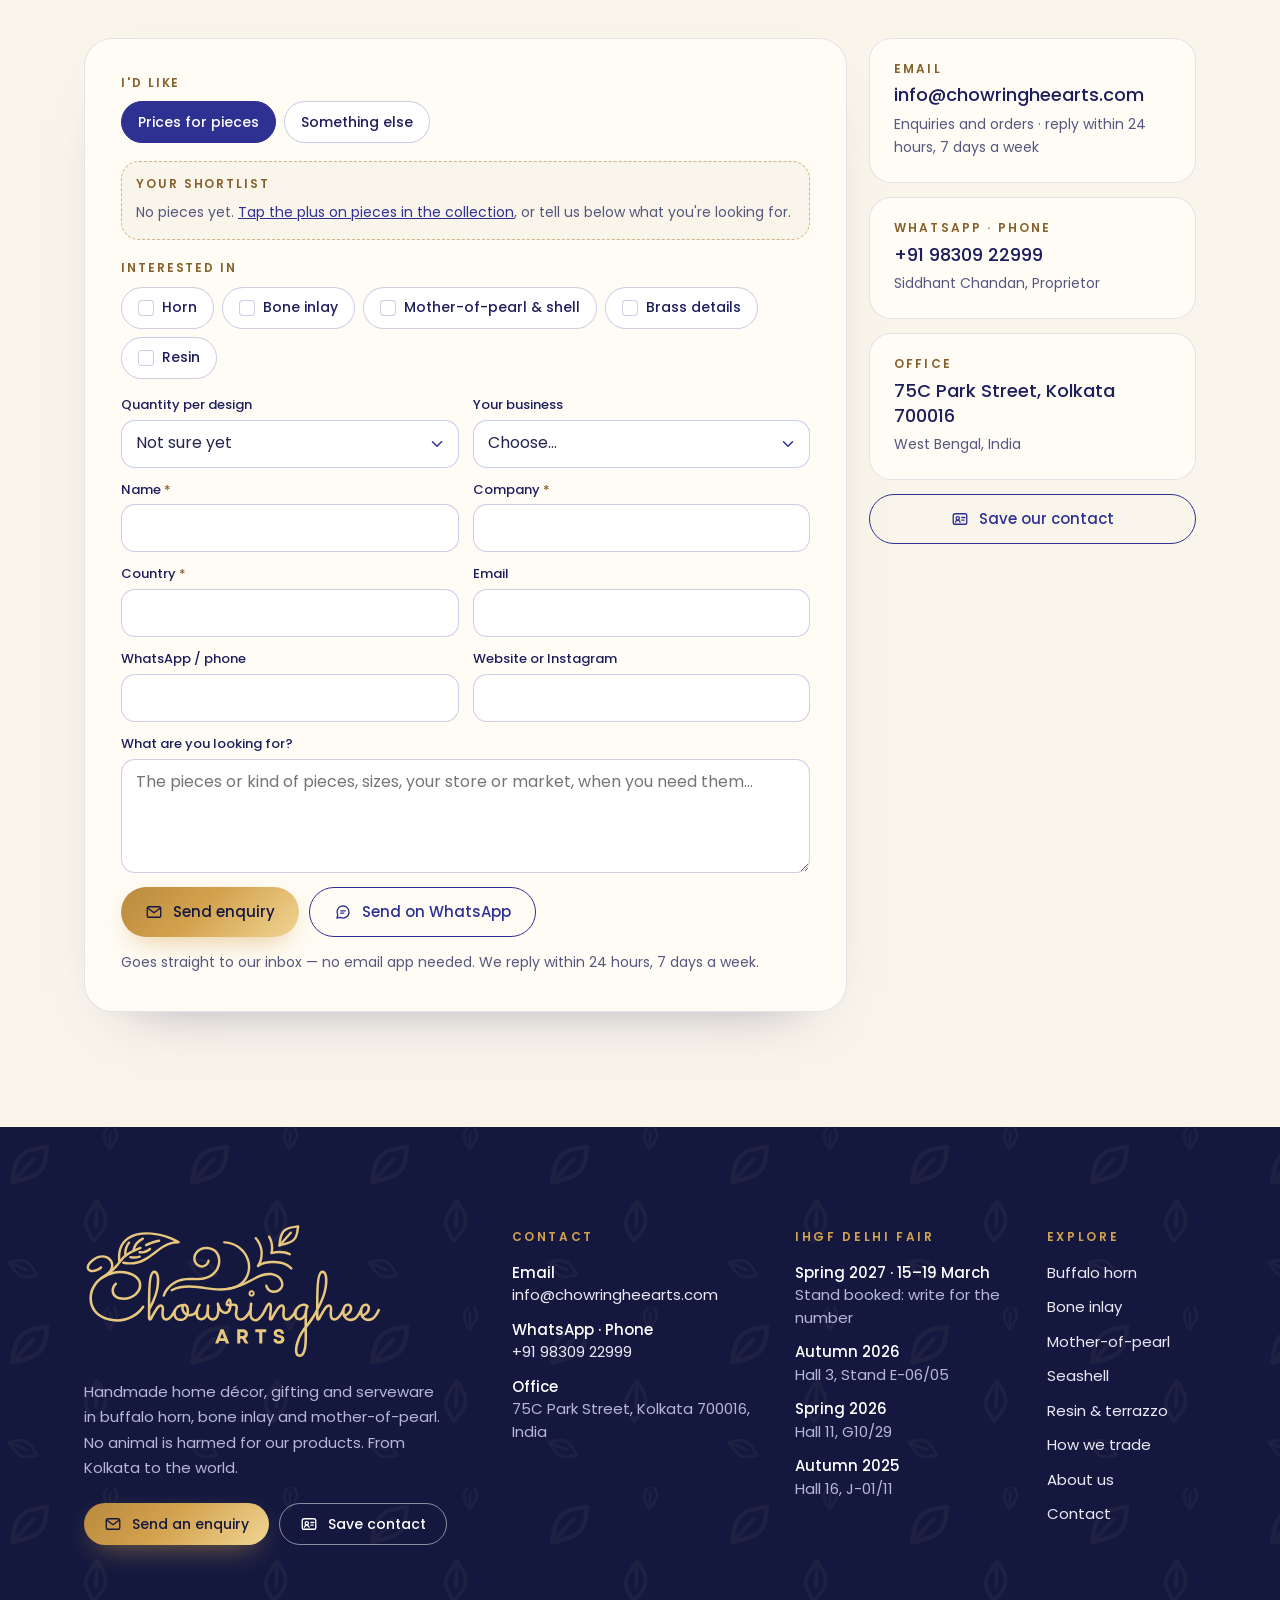
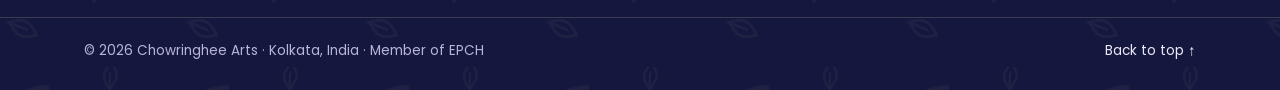
==== commit c6c2e85e: "Add Bing Webmaster Tools verification tag The msvalidate.01 tag on the home page proves to Bing that" ====
--- a/index.html
+++ b/index.html
@@ -7,6 +7,7 @@
 <meta name="description" content="Kolkata exporter of handmade buffalo horn, bone inlay, mother-of-pearl and shell homeware for the trade. Horn and bone are by-products of livestock farming.">
 <link rel="canonical" href="https://chowringheearts.com/">
 <meta name="robots" content="max-image-preview:large">
+<meta name="msvalidate.01" content="C0193E456B480F0072B8D4EA4CD7E786">
 <meta name="theme-color" content="#14183F">
 <link rel="icon" href="assets/favicon.svg" type="image/svg+xml">
 <link rel="icon" href="assets/favicon-32.png" sizes="32x32" type="image/png">
